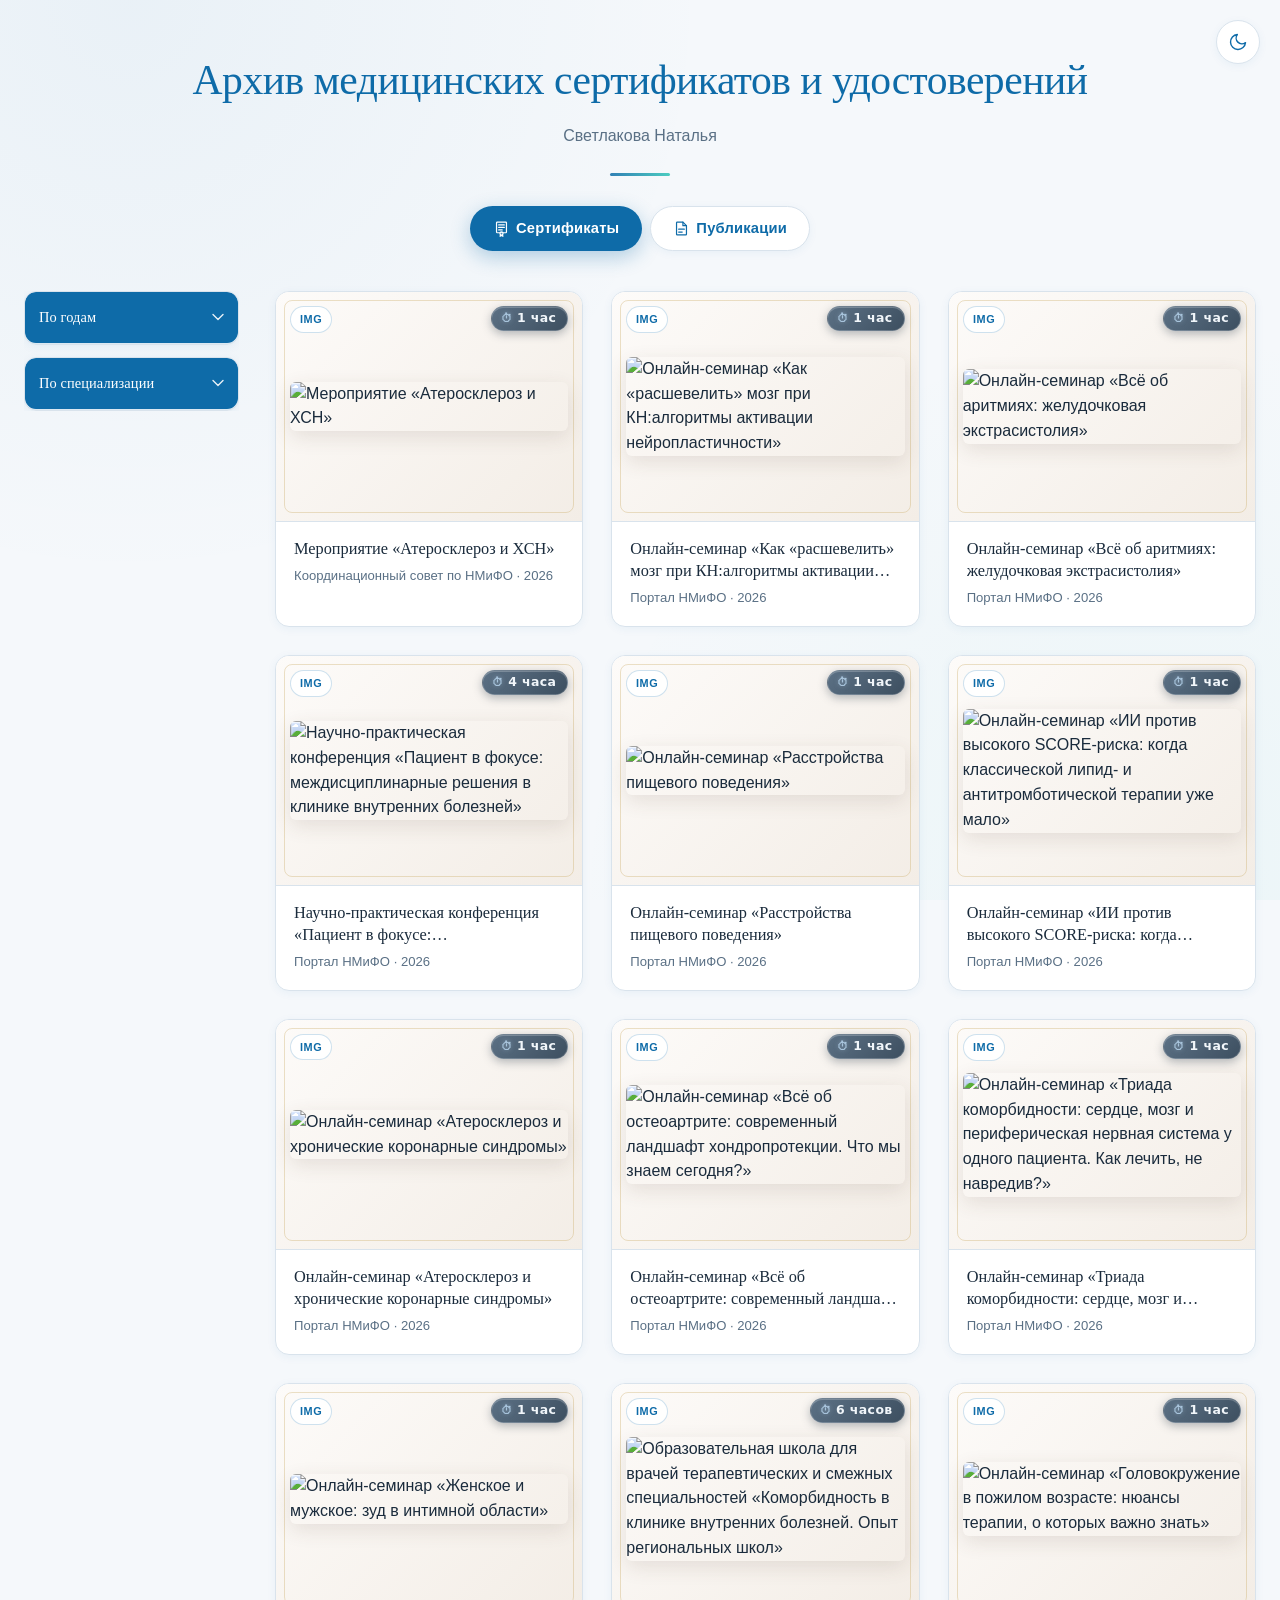
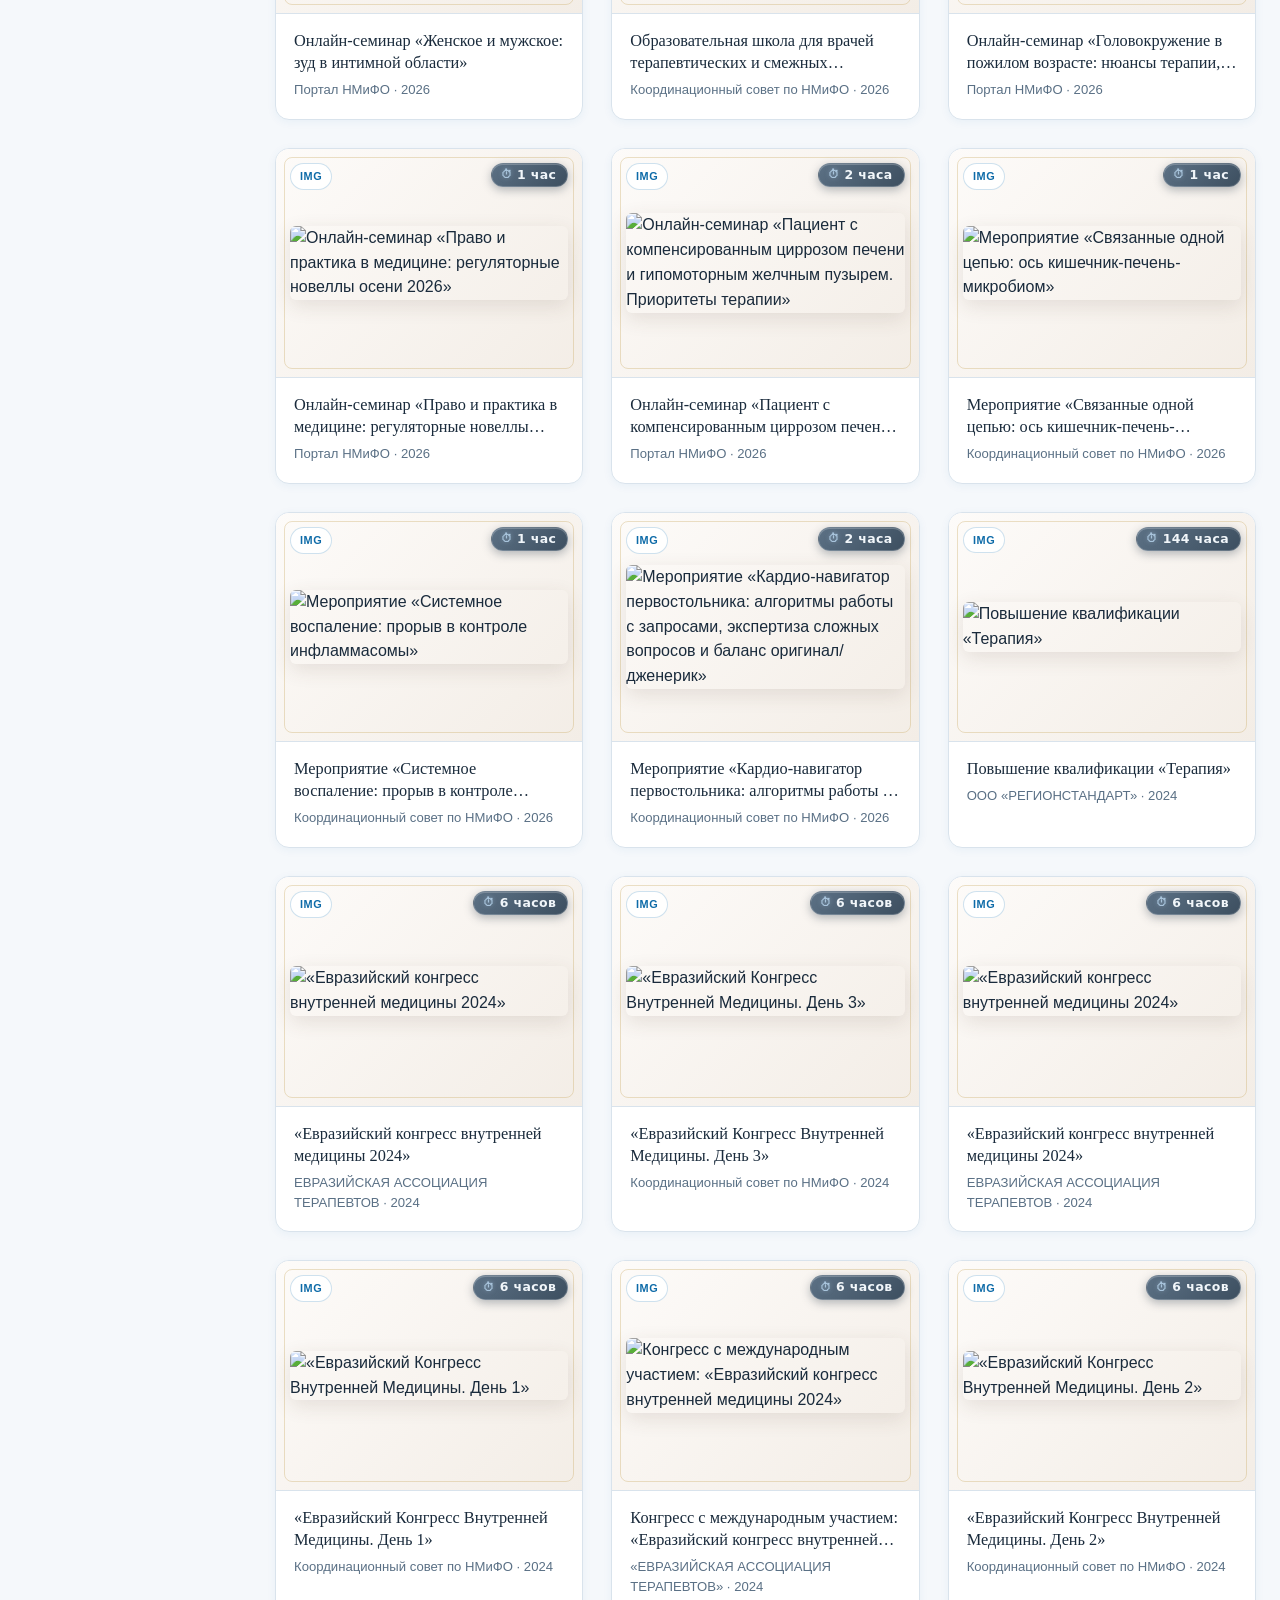
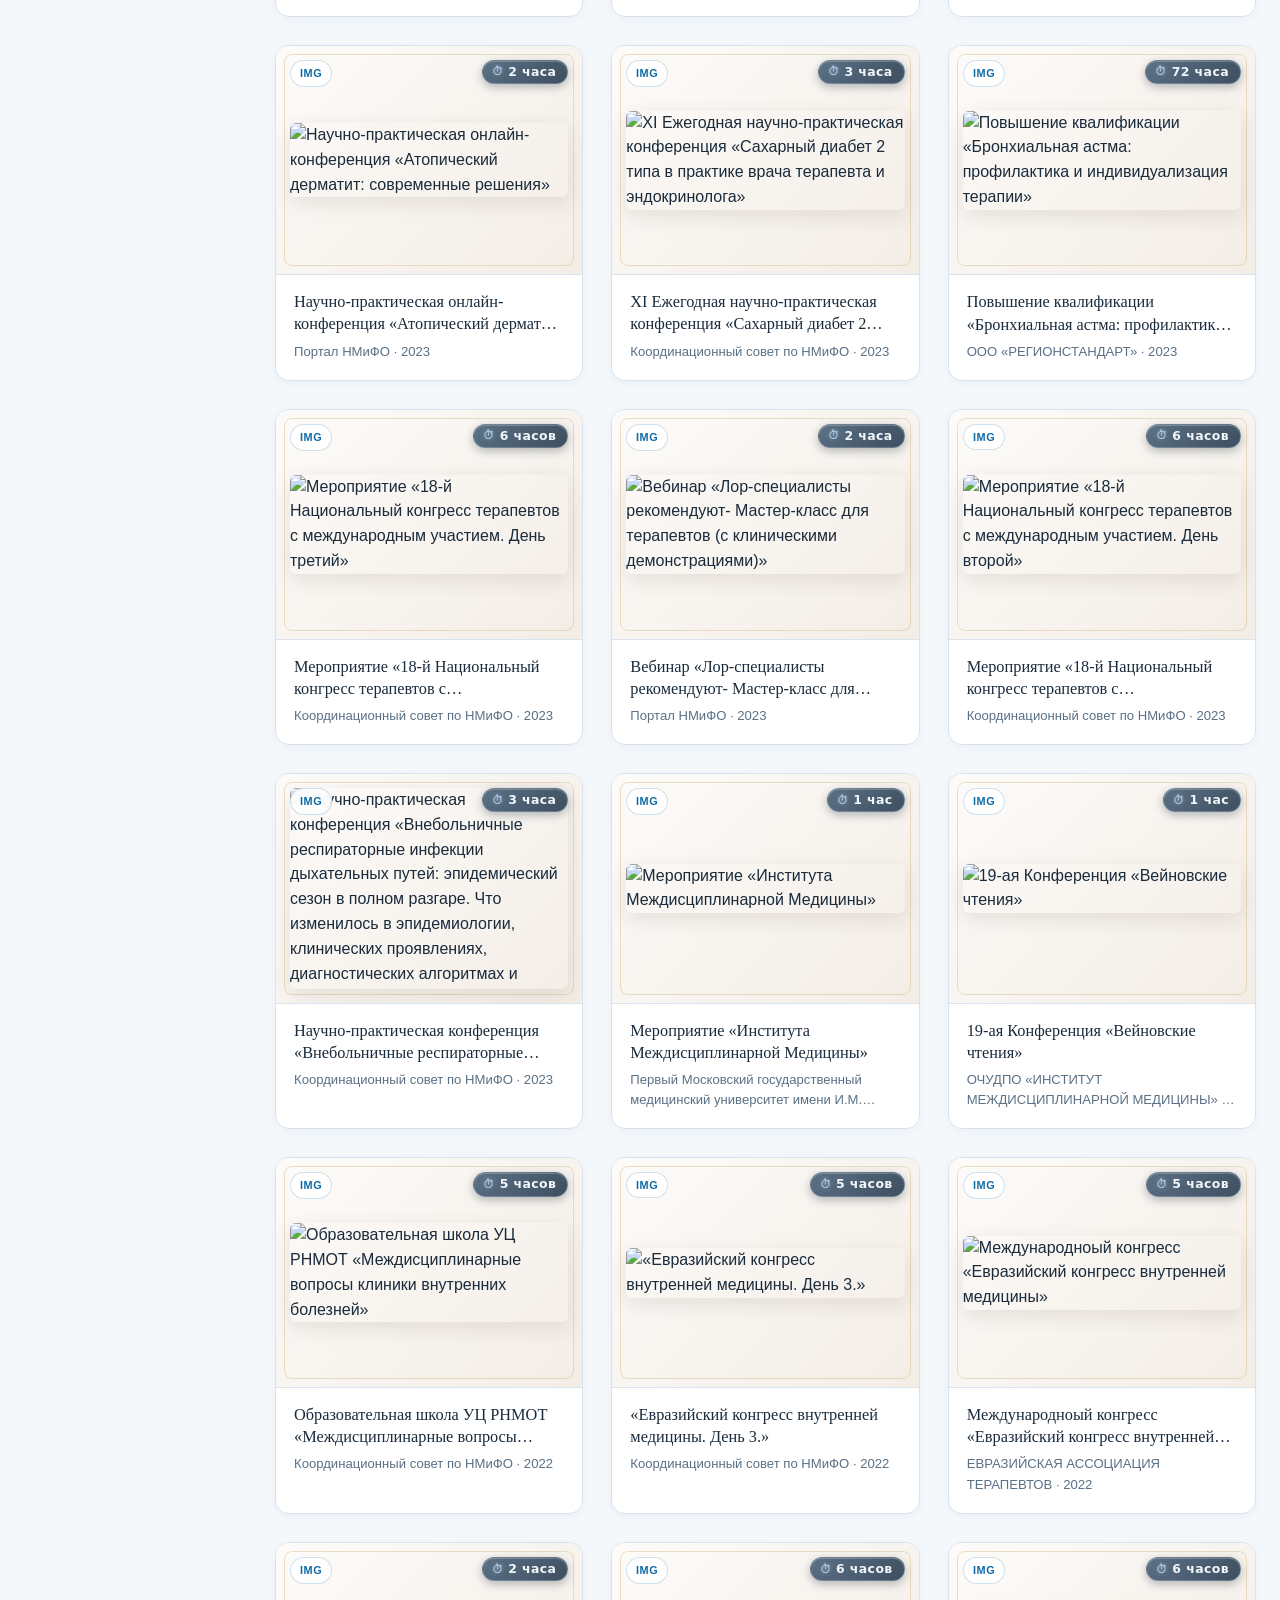
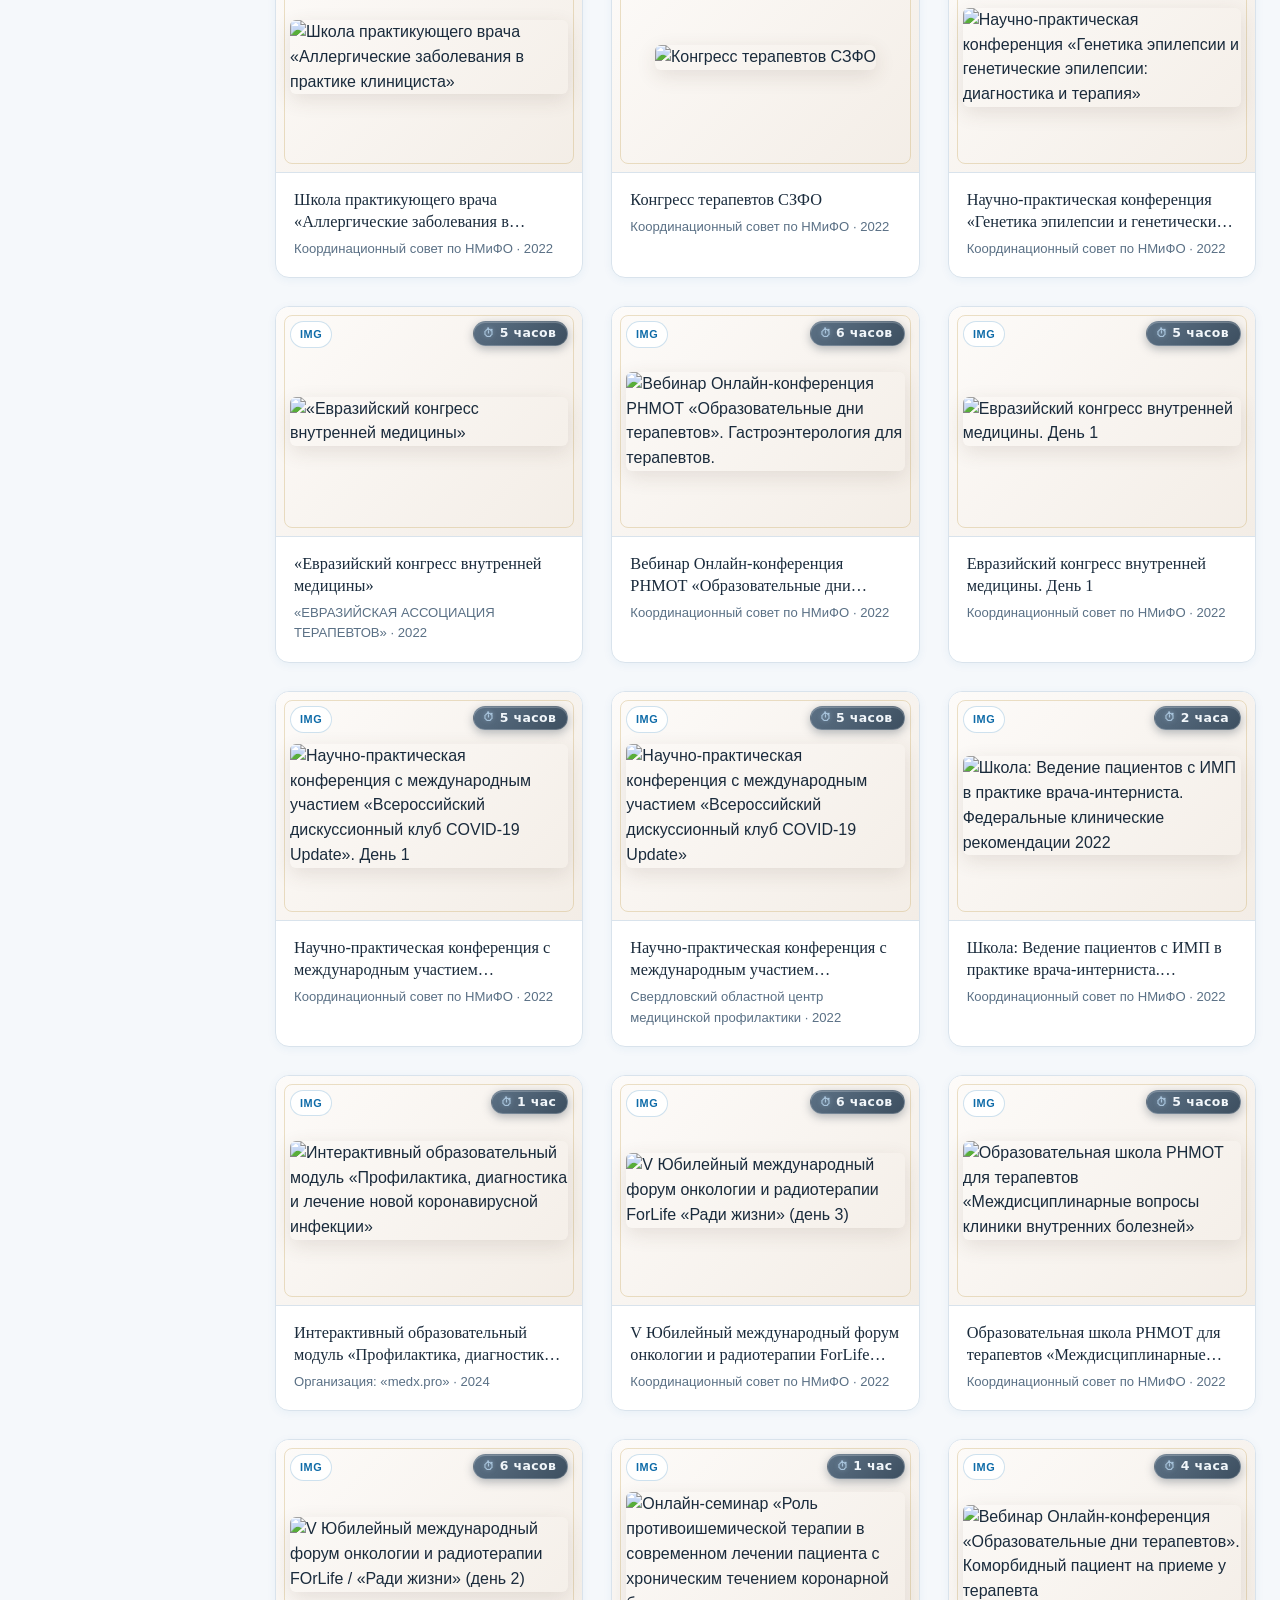
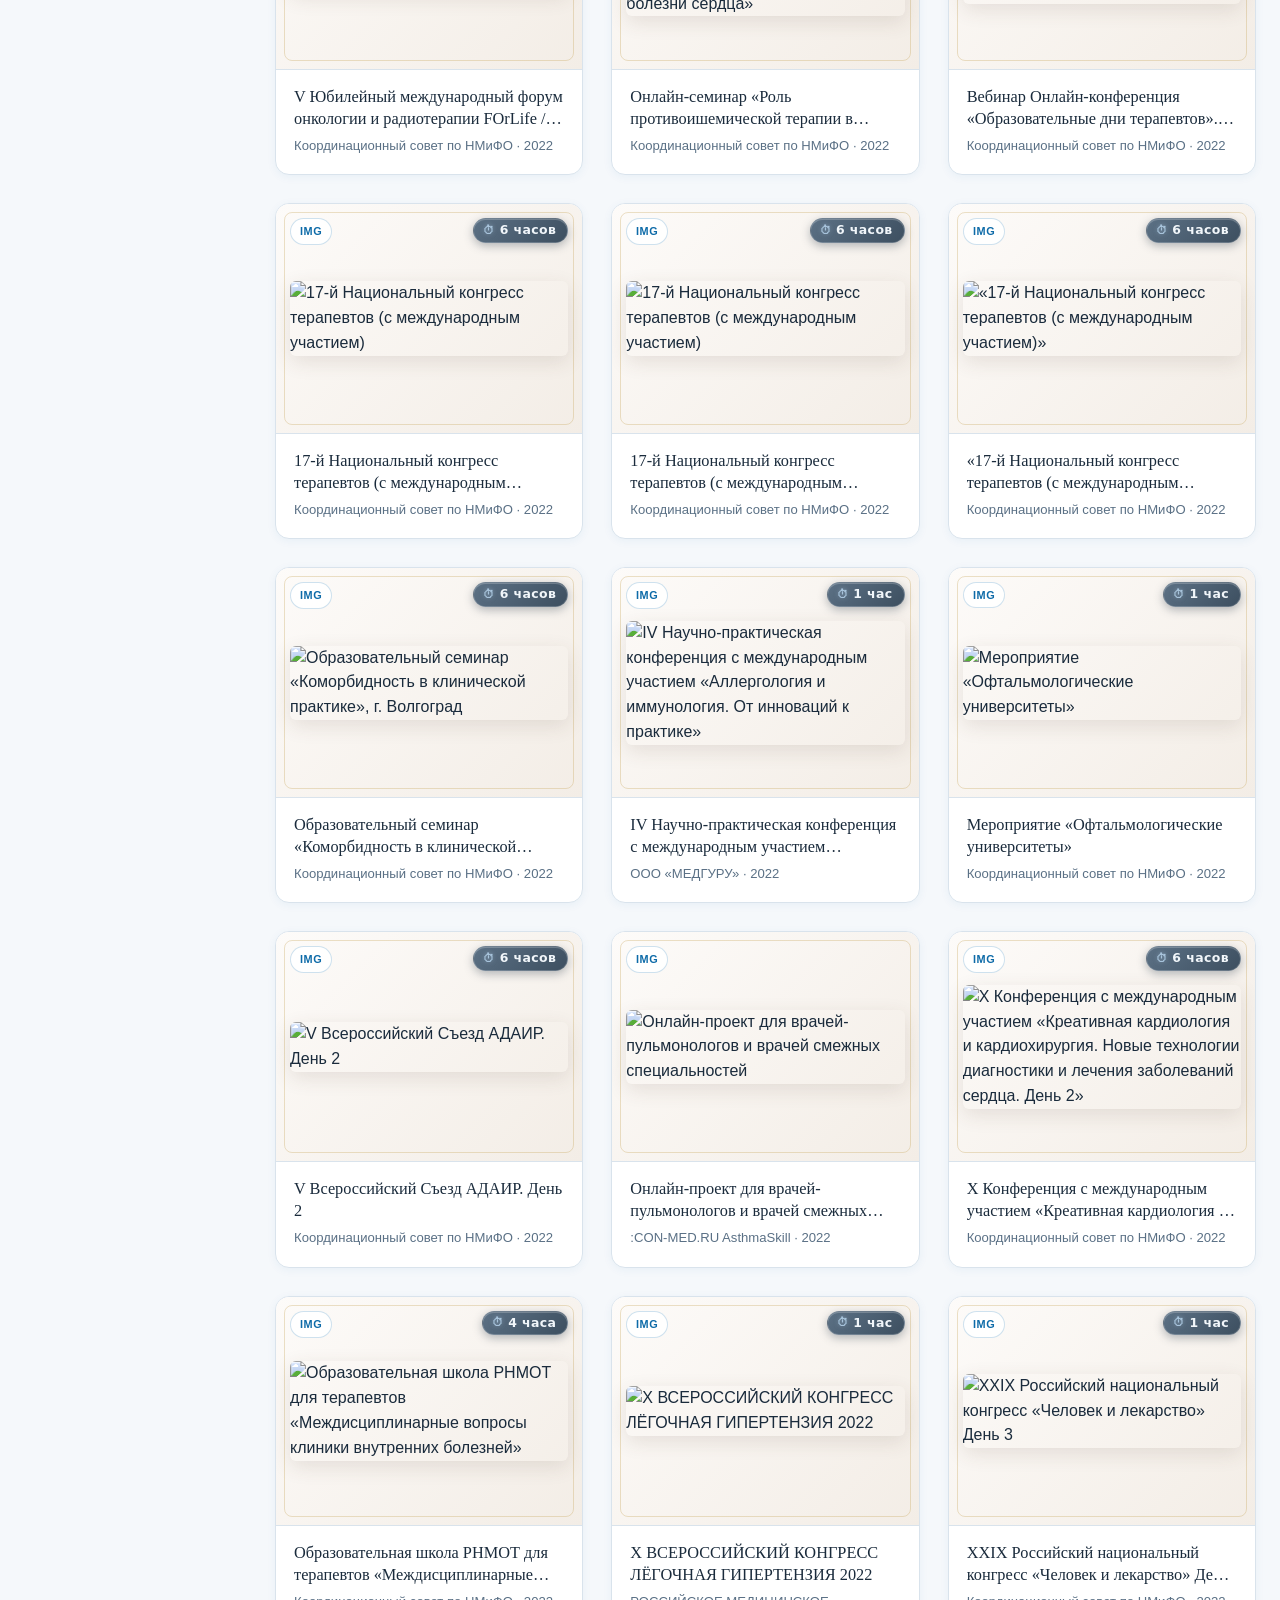
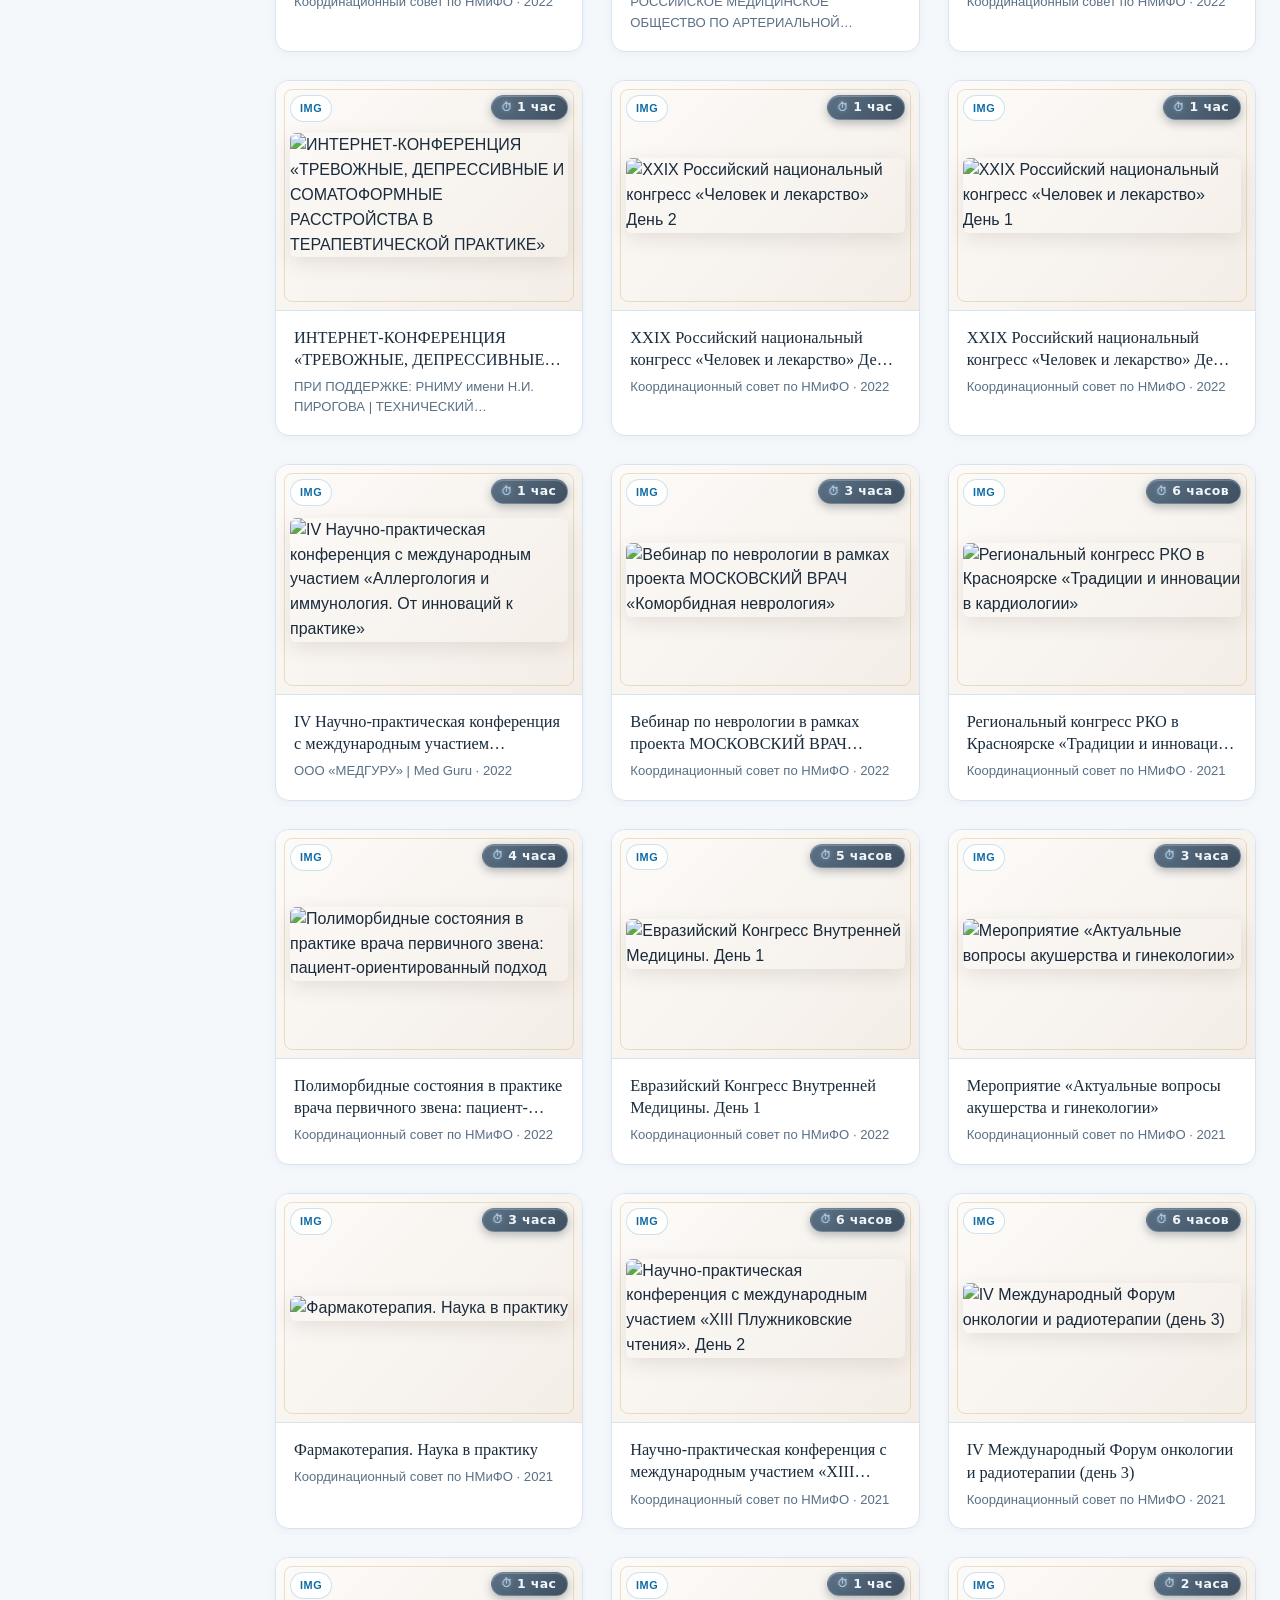
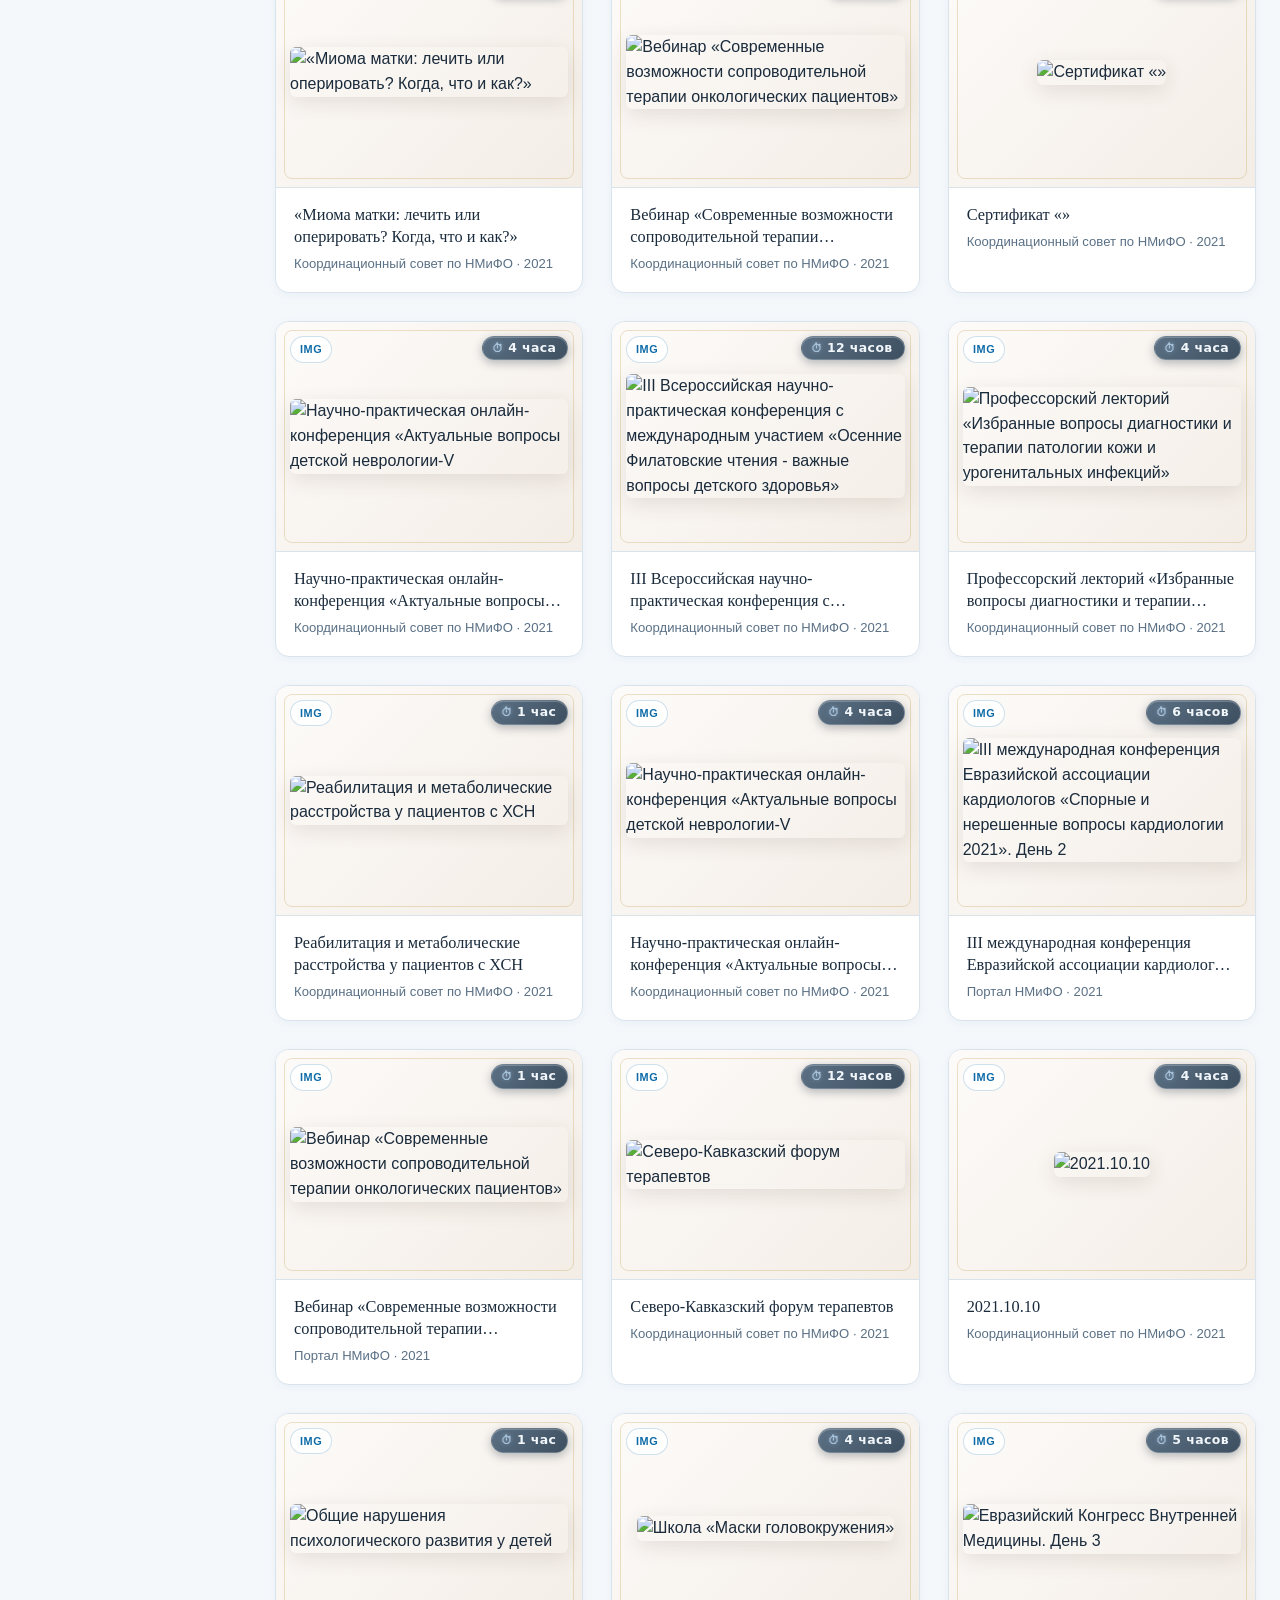
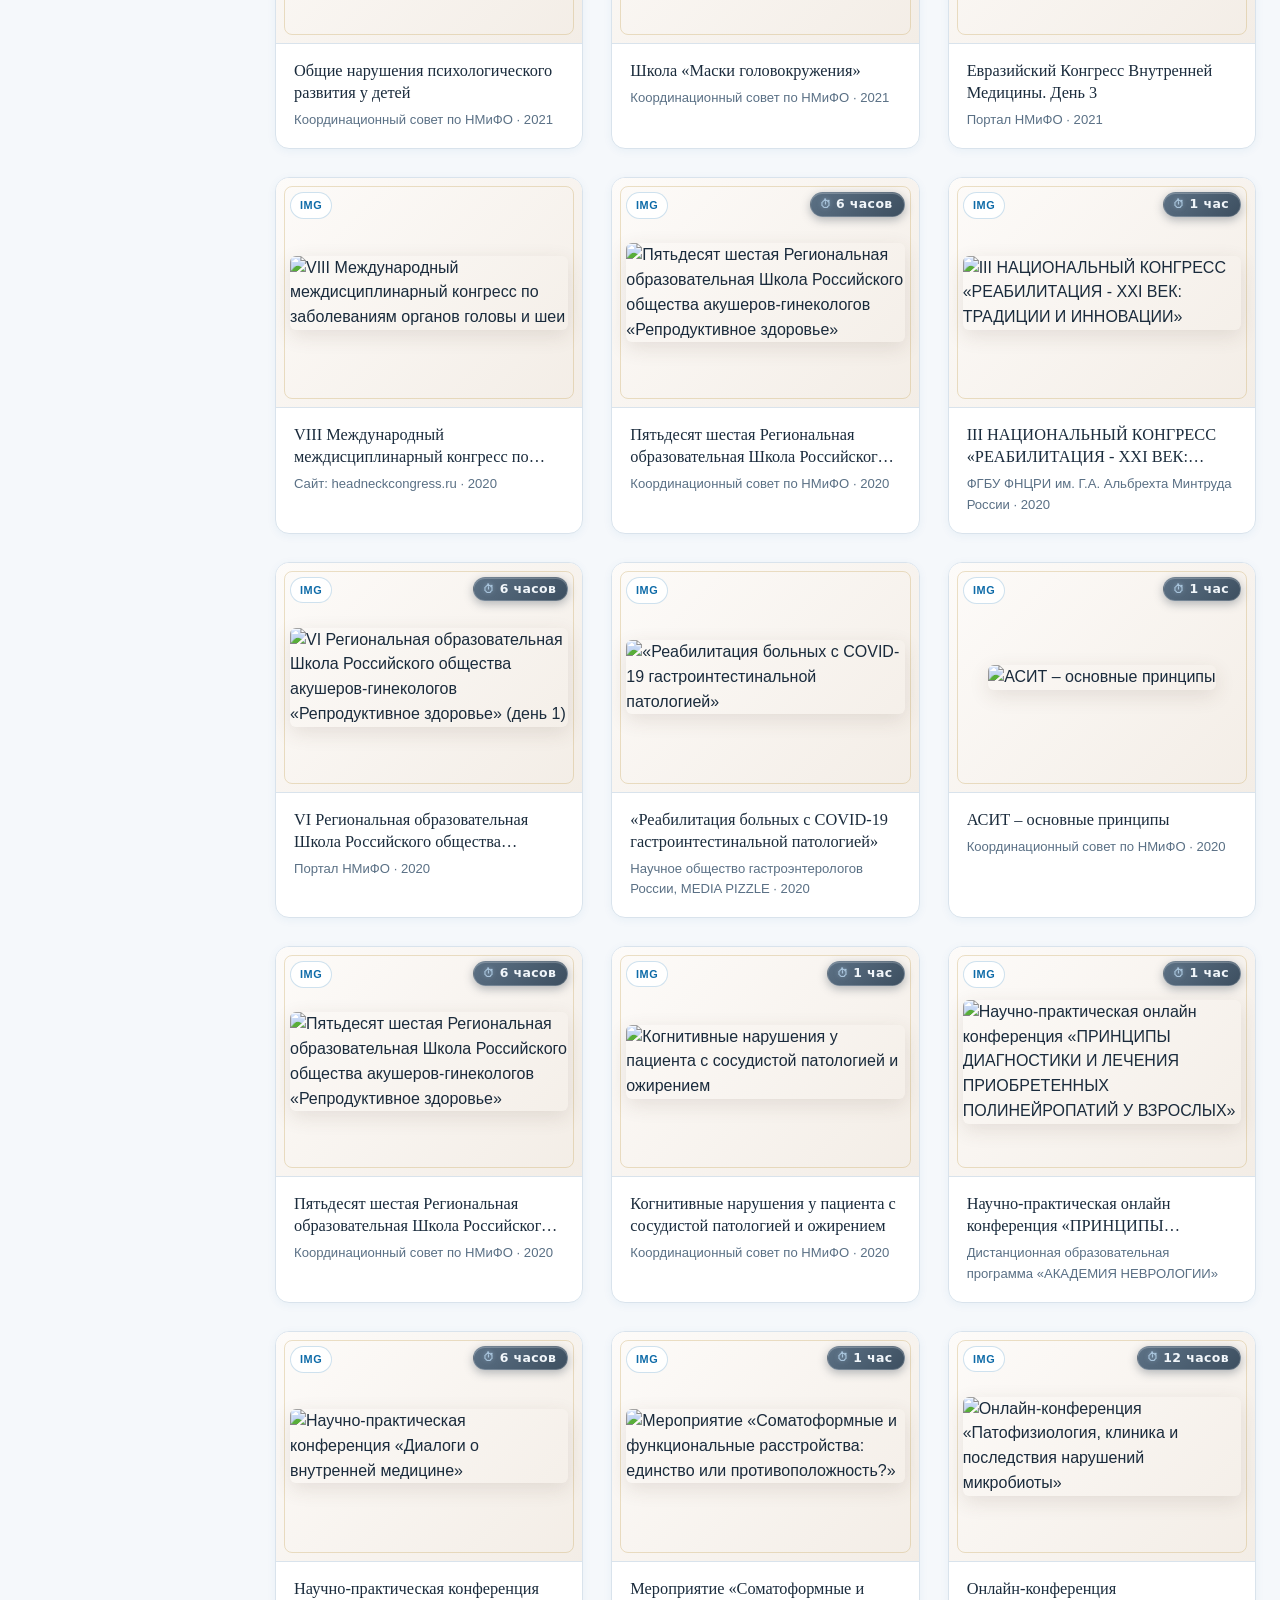
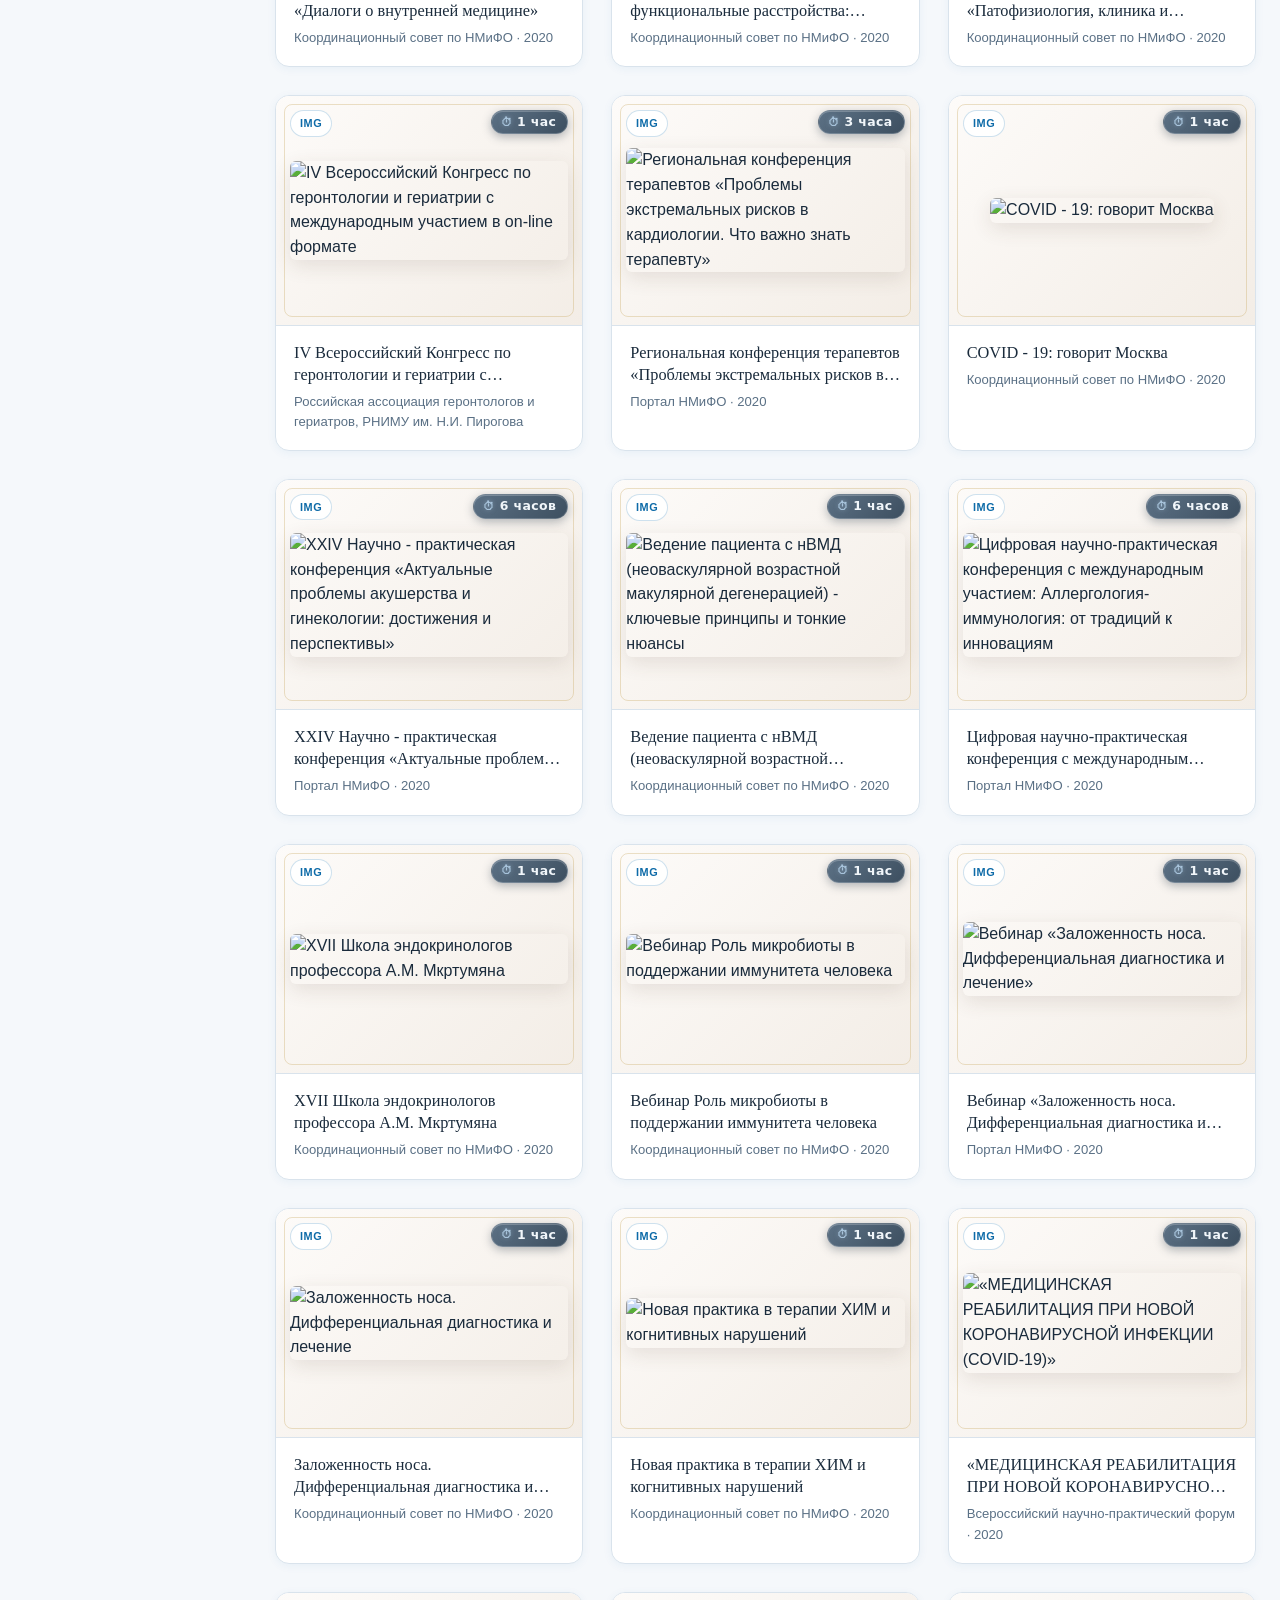
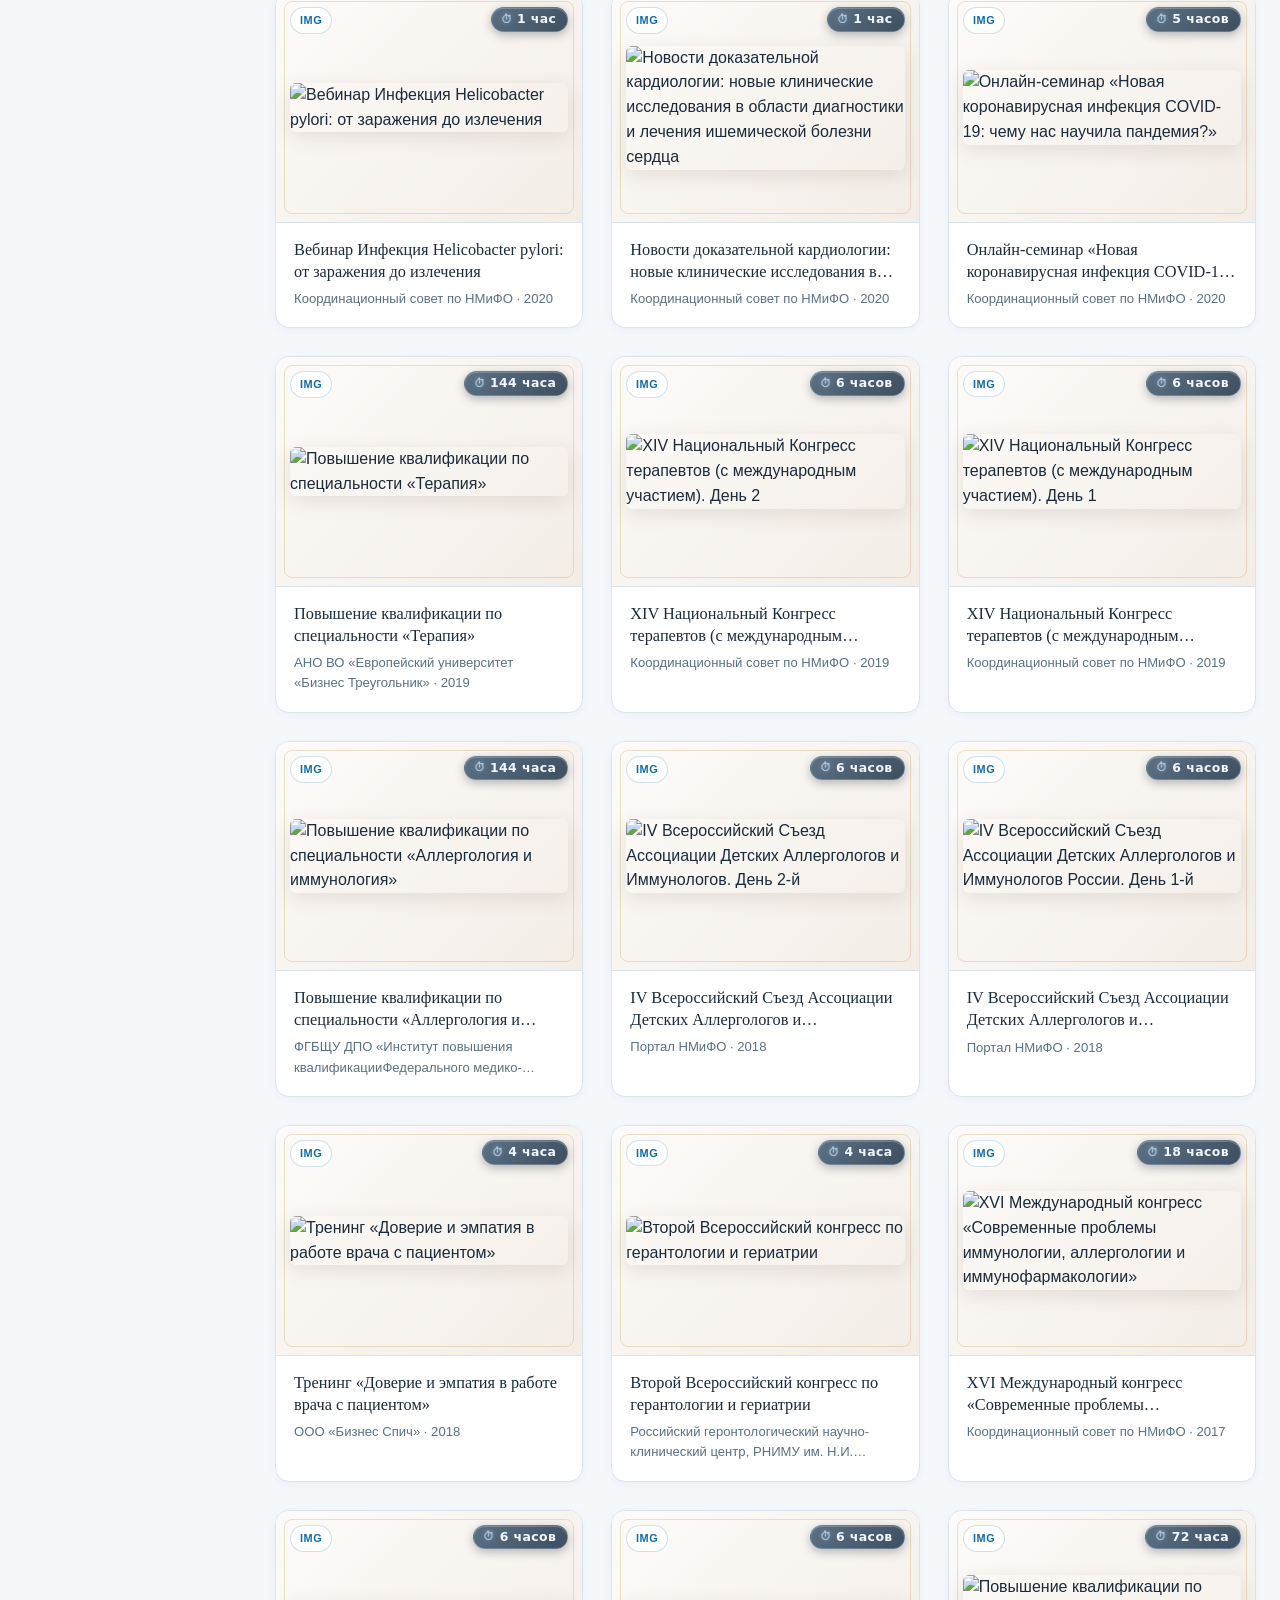
==== index.html @ 12b90fdc "deploy: NatalyaSvetlakova/medical-certificates@baa215bcf4f4b26fcd6d6488a330e36bb86d2193" ====
<!DOCTYPE html>
<html lang="ru">
<head>
  <meta charset="UTF-8">
  <meta name="viewport" content="width=device-width, initial-scale=1.0">
  <title>Архив медицинских сертификатов и удостоверений - Наталья Светлакова</title>
  <style>
    :root {
      /* ===== МЕДИЦИНСКАЯ ПАЛИТРА ===== */
      --bg: #f5f8fb;                    /* очень светлый голубовато-серый */
      --bg-card: #ffffff;
      --text: #1a2b3c;                  /* тёмно-синий вместо чёрного */
      --text-muted: #5a7085;            /* приглушённый серо-синий */
      --primary: #0e6ba8;               /* медицинский синий */
      --primary-dark: #0a4f7c;
      --primary-soft: #e3f0f8;
      --accent: #2ec4b6;                /* бирюзовый акцент */
      --gold: #c9a961;
      --paper: linear-gradient(135deg, #fdfbf9 0%, #f3ede6 100%);
      --border: #d9e3ec;
      --radius: 14px;
      --shadow-sm: 0 2px 10px rgba(14, 107, 168, 0.06);
      --shadow-lg: 0 18px 42px rgba(14, 107, 168, 0.16);
    }

    * { box-sizing: border-box; }

    body {
      font-family: -apple-system, BlinkMacSystemFont, 'Segoe UI', Roboto, Arial, sans-serif;
      background: var(--bg);
      color: var(--text);
      margin: 0;
      padding: 48px 24px 80px;
      line-height: 1.55;
      background-image:
        radial-gradient(circle at 10% 0%, rgba(14, 107, 168, 0.05) 0%, transparent 40%),
        radial-gradient(circle at 90% 100%, rgba(46, 196, 182, 0.05) 0%, transparent 40%);
      background-attachment: fixed;
    }

    .container { max-width: 1240px; margin: 0 auto; }

    header { text-align: center; margin-bottom: 30px; }

    h1 {
      font-family: Georgia, 'Times New Roman', serif;
      color: var(--primary);
      font-size: clamp(1.7rem, 4vw, 2.6rem);
      margin: 0 0 12px;
      font-weight: 500;
      letter-spacing: -0.5px;
    }

    .subtitle {
      color: var(--text-muted);
      font-size: 1rem;
      margin: 0 auto;
      max-width: 560px;
    }

    .divider {
      width: 60px;
      height: 3px;
      background: linear-gradient(90deg, var(--primary), var(--accent));
      margin: 24px auto 0;
      border-radius: 3px;
      opacity: 0.85;
    }

    .gallery {
      display: grid;
      grid-template-columns: repeat(auto-fill, minmax(260px, 1fr));
      gap: 28px;
    }

    .cert-card {
      position: relative;
      display: flex;
      flex-direction: column;
      background: var(--bg-card);
      border: 1px solid var(--border);
      border-radius: var(--radius);
      overflow: hidden;
      text-decoration: none;
      color: inherit;
      box-shadow: var(--shadow-sm);
      transition:
        transform 0.4s cubic-bezier(0.22, 1, 0.36, 1),
        box-shadow 0.4s cubic-bezier(0.22, 1, 0.36, 1),
        border-color 0.3s ease;
    }

    .cert-card:hover {
      transform: translateY(-8px);
      box-shadow: var(--shadow-lg);
      border-color: rgba(14, 107, 168, 0.3);
    }

    /* Превью — 4/3, как в медицинском стиле */
    .cert-thumb {
      position: relative;
      aspect-ratio: 4 / 3;
      background: var(--paper);
      display: flex;
      align-items: center;
      justify-content: center;
      padding: 14px;
      overflow: hidden;
      border-bottom: 1px solid var(--border);
    }

    /* Внутренняя золотая рамка-паспарту */
    .cert-thumb::before {
      content: '';
      position: absolute;
      inset: 8px;
      border: 1px solid rgba(201, 169, 97, 0.35);
      border-radius: 8px;
      pointer-events: none;
      transition: border-color 0.4s ease, inset 0.4s ease;
    }

    .cert-card:hover .cert-thumb::before {
      border-color: rgba(201, 169, 97, 0.9);
      inset: 6px;
    }

    .cert-thumb img,
    .cert-thumb iframe {
      max-width: 100%;
      max-height: 100%;
      width: auto;
      height: auto;
      object-fit: contain;
      border: none;
      border-radius: 6px;
      box-shadow: 0 6px 20px rgba(80, 60, 40, 0.12);
      transition: transform 0.5s cubic-bezier(0.22, 1, 0.36, 1),
                  box-shadow 0.4s ease;
      z-index: 1;
    }

    .cert-card:hover .cert-thumb img,
    .cert-card:hover .cert-thumb iframe {
      transform: scale(1.04);
      box-shadow: 0 12px 30px rgba(80, 60, 40, 0.22);
    }

    .cert-info {
      padding: 16px 18px 18px;
      flex-grow: 1;
      display: flex;
      flex-direction: column;
      gap: 6px;
    }

    .cert-title {
      font-family: Georgia, serif;
      font-weight: 500;
      font-size: 1.02rem;
      margin: 0;
      line-height: 1.35;
      color: var(--text);
      display: -webkit-box;
      -webkit-line-clamp: 2;
      -webkit-box-orient: vertical;
      overflow: hidden;
    }

    .cert-meta {
      font-size: 0.82rem;
      color: var(--text-muted);
      margin: 0;
      display: -webkit-box;
      -webkit-line-clamp: 2;
      -webkit-box-orient: vertical;
      overflow: hidden;
    }

    /* Плашка типа файла */
    .cert-type {
      position: absolute;
      top: 14px;
      left: 14px;
      z-index: 2;
      background: rgba(255, 255, 255, 0.9);
      backdrop-filter: blur(8px);
      -webkit-backdrop-filter: blur(8px);
      color: var(--primary);
      font-size: 0.68rem;
      font-weight: 700;
      letter-spacing: 0.6px;
      padding: 4px 9px;
      border-radius: 100px;
      border: 1px solid rgba(14, 107, 168, 0.2);
      text-transform: uppercase;
    }

    /* Круглая стрелка «открыть» */
    .cert-open {
      position: absolute;
      right: 14px;
      bottom: 14px;
      z-index: 2;
      width: 36px;
      height: 36px;
      border-radius: 50%;
      background: var(--primary);
      color: #fff;
      display: flex;
      align-items: center;
      justify-content: center;
      font-size: 16px;
      opacity: 0;
      transform: translateY(8px);
      transition: opacity 0.35s ease, transform 0.35s ease;
      box-shadow: 0 6px 16px rgba(14, 107, 168, 0.4);
    }

    .cert-card:hover .cert-open {
      opacity: 1;
      transform: translateY(0);
    }

    .loading,
    .error {
      text-align: center;
      padding: 80px 20px;
      color: var(--text-muted);
      grid-column: 1 / -1;
      font-size: 1rem;
    }

    .loading::before {
      content: '';
      display: block;
      width: 40px;
      height: 40px;
      margin: 0 auto 20px;
      border: 3px solid var(--primary-soft);
      border-top-color: var(--primary);
      border-radius: 50%;
      animation: spin 0.9s linear infinite;
    }

    @keyframes spin { to { transform: rotate(360deg); } }

    .error { color: var(--primary); }

    /* ===== Метка «часов обучения» — медицинский стиль ===== */
    .cert-hours {
      position: absolute;
      top: 14px;
      right: 14px;
      z-index: 3;
      display: inline-flex;
      align-items: center;
      gap: 5px;
      padding: 5px 11px 5px 9px;
      border-radius: 100px;

      /* Мягкий градиент: от серо-синего к глубокому графиту */
      background: linear-gradient(135deg, #5c7185 0%, #3d4f60 100%);
      color: #f1f6fa;

      border: 1px solid rgba(255, 255, 255, 0.18);
      box-shadow:
        0 3px 10px rgba(45, 60, 75, 0.35),
        inset 0 1px 0 rgba(255, 255, 255, 0.22);

      font-family: 'Segoe UI', system-ui, sans-serif;
      font-size: 0.78rem;
      font-weight: 600;
      font-variant-numeric: tabular-nums;
      letter-spacing: 0.3px;
      line-height: 1;

      pointer-events: none;
      transition:
        transform 0.35s cubic-bezier(0.22, 1, 0.36, 1),
        box-shadow 0.35s ease;
    }

    .cert-hours__icon {
      font-size: 0.9em;
      line-height: 1;
      color: #a8c4dc;
      filter: drop-shadow(0 0 2px rgba(168, 196, 220, 0.5));
    }

    .cert-hours__value {
      letter-spacing: 0.4px;
      color: #f1f6fa;
    }

    .cert-card:hover .cert-hours {
      transform: translateY(-2px) scale(1.04);
      box-shadow:
        0 6px 16px rgba(45, 60, 75, 0.5),
        0 0 14px rgba(168, 196, 220, 0.35),
        inset 0 1px 0 rgba(255, 255, 255, 0.28);
    }

    /* ===== Тёмная тема ===== */
    @media (prefers-color-scheme: dark) {
      :root {
        --bg: #0f1a24;
        --bg-card: #16232f;
        --text: #e6eef5;
        --text-muted: #8fa4b8;
        --border: #23333f;
        --primary: #4da6d9;
        --primary-dark: #2b7bb0;
        --primary-soft: rgba(77, 166, 217, 0.15);
        --accent: #45d6c7;
        --paper: linear-gradient(135deg, #1a2733 0%, #111c26 100%);
        --gold: #d4b274;
      }
      body {
        background-image:
          radial-gradient(circle at 10% 0%, rgba(77, 166, 217, 0.08) 0%, transparent 40%),
          radial-gradient(circle at 90% 100%, rgba(69, 214, 199, 0.06) 0%, transparent 40%);
      }
      .cert-type {
        background: rgba(22, 35, 47, 0.9);
        color: var(--primary);
        border-color: rgba(77, 166, 217, 0.3);
      }
      .cert-hours {
        background: linear-gradient(135deg, #6a8296 0%, #4a5c6d 100%);
        color: #ffffff;
        border-color: rgba(255, 255, 255, 0.22);
        box-shadow:
          0 3px 10px rgba(0, 0, 0, 0.5),
          inset 0 1px 0 rgba(255, 255, 255, 0.25);
      }
      .cert-hours__icon {
        color: #c6dbea;
        filter: drop-shadow(0 0 3px rgba(198, 219, 234, 0.6));
      }
      .cert-card:hover .cert-hours {
        box-shadow:
          0 6px 16px rgba(0, 0, 0, 0.6),
          0 0 18px rgba(198, 219, 234, 0.45),
          inset 0 1px 0 rgba(255, 255, 255, 0.3);
      }
    }

    @media (max-width: 600px) {
      body { padding: 28px 16px 60px; }
      header { margin-bottom: 36px; }
      .gallery {
        gap: 18px;
        grid-template-columns: repeat(auto-fill, minmax(220px, 1fr));
      }
      .cert-info { padding: 14px 14px 16px; }
      .cert-title { font-size: 0.95rem; }
    }
    /* Кнопка переключения темы */
    .theme-toggle {
      position: fixed;
      top: 20px;
      right: 20px;
      z-index: 100;
      width: 44px;
      height: 44px;
      border-radius: 50%;
      border: 1px solid var(--border);
      background: var(--bg-card);
      color: var(--primary);      
      cursor: pointer;
      box-shadow: var(--shadow-sm);
      transition: transform 0.3s ease, box-shadow 0.3s ease;
      display: flex;
      align-items: center;
      justify-content: center;
    }
    .theme-toggle:hover {
      transform: scale(1.1);
      box-shadow: var(--shadow-lg);
    }

    /* Ручная тёмная тема */
    html[data-theme="dark"] {
      --bg: #0f1a24;
      --bg-card: #16232f;
      --text: #e6eef5;
      --text-muted: #8fa4b8;
      --border: #23333f;
      --primary: #4da6d9;
      --primary-dark: #2b7bb0;
      --primary-soft: rgba(77, 166, 217, 0.15);
      --accent: #45d6c7;
      --paper: linear-gradient(135deg, #1a2733 0%, #111c26 100%);
      --gold: #d4b274;
      --shadow-sm: 0 2px 10px rgba(0, 0, 0, 0.4);
      --shadow-lg: 0 18px 42px rgba(0, 0, 0, 0.6);
    }
    html[data-theme="dark"] body {
      background-image:
        radial-gradient(circle at 10% 0%, rgba(77, 166, 217, 0.08) 0%, transparent 40%),
        radial-gradient(circle at 90% 100%, rgba(69, 214, 199, 0.06) 0%, transparent 40%);
    }
    html[data-theme="dark"] .cert-type {
      background: rgba(22, 35, 47, 0.9);
      color: var(--primary);
      border-color: rgba(77, 166, 217, 0.3);
    }
    html[data-theme="dark"] .cert-hours {
      background: linear-gradient(135deg, #6a8296 0%, #4a5c6d 100%);
      color: #ffffff;
      border-color: rgba(255, 255, 255, 0.22);
      box-shadow:
        0 3px 10px rgba(0, 0, 0, 0.5),
        inset 0 1px 0 rgba(255, 255, 255, 0.25);
    }
    html[data-theme="dark"] .cert-hours__icon {
      color: #c6dbea;
      filter: drop-shadow(0 0 3px rgba(198, 219, 234, 0.6));
    }
    html[data-theme="dark"] .cert-card:hover .cert-hours {
      box-shadow:
        0 6px 16px rgba(0, 0, 0, 0.6),
        0 0 18px rgba(198, 219, 234, 0.45),
        inset 0 1px 0 rgba(255, 255, 255, 0.3);
    }

    /* ===== Навигация ===== */
    .nav {
      display: flex;
      justify-content: center;
      gap: 8px;
      margin-bottom: 40px;
      flex-wrap: wrap;
    }
    .nav a {
      display: inline-flex;
      align-items: center;
      gap: 6px;
      padding: 10px 22px;
      border-radius: 100px;
      text-decoration: none;
      font-size: 0.92rem;
      font-weight: 600;
      letter-spacing: 0.2px;
      transition: all 0.3s cubic-bezier(0.22, 1, 0.36, 1);
      border: 1.5px solid transparent;
    }
    .nav a.active {
      background: var(--primary);
      color: #fff;
      box-shadow: 0 6px 20px rgba(14, 107, 168, 0.3);
    }
    .nav a:not(.active) {
      background: var(--bg-card);
      color: var(--primary);
      border-color: var(--border);
      box-shadow: var(--shadow-sm);
    }
    .nav a:not(.active):hover {
      border-color: var(--primary);
      transform: translateY(-2px);
      box-shadow: var(--shadow-lg);
    }
    .nav .nav-svg {
      width: 17px;
      height: 17px;
      flex-shrink: 0;
      transition: transform 0.3s cubic-bezier(0.22, 1, 0.36, 1);
    }
    .nav a:hover .nav-svg {
      transform: translateY(-1px) scale(1.08);
    }

    /* Иконка в кнопке темы */
    .theme-toggle .theme-svg {
      width: 20px;
      height: 20px;
      transition: transform 0.4s cubic-bezier(0.22, 1, 0.36, 1), opacity 0.25s ease;
    }
    .theme-toggle:hover .theme-svg {
      transform: rotate(-15deg) scale(1.08);
    }

    /* ===== Кнопка переключения темы ===== */
    .theme-toggle {
      position: fixed;
      top: 20px;
      right: 20px;
      z-index: 100;
      width: 44px;
      height: 44px;
      border-radius: 50%;
      border: 1px solid var(--border);
      background: var(--bg-card);
      color: var(--primary);
      cursor: pointer;
      box-shadow: var(--shadow-sm);
      transition: transform 0.3s ease, box-shadow 0.3s ease;
      display: flex;
      align-items: center;
      justify-content: center;
    }
    .theme-toggle:hover {
      transform: scale(1.1);
      box-shadow: var(--shadow-lg);
    }

    /* Иконки навигации */
    .nav .nav-svg {
      width: 17px;
      height: 17px;
      flex-shrink: 0;
      transition: transform 0.3s cubic-bezier(0.22, 1, 0.36, 1);
    }
    .nav a:hover .nav-svg {
      transform: translateY(-1px) scale(1.08);
    }

    .theme-toggle .theme-svg {
      width: 20px;
      height: 20px;
      transition: transform 0.4s cubic-bezier(0.22, 1, 0.36, 1), opacity 0.25s ease;
    }
    .theme-toggle:hover .theme-svg {
      transform: rotate(-15deg) scale(1.08);
    }
    .theme-toggle .theme-svg--sun { display: none; }
    .theme-toggle .theme-svg--moon { display: block; }
    html[data-theme="dark"] .theme-toggle .theme-svg--sun { display: block; }
    html[data-theme="dark"] .theme-toggle .theme-svg--moon { display: none; }

    /* ===== Кнопка «Наверх» ===== */
    .scroll-top {
      position: fixed;
      bottom: 28px;
      right: 28px;
      z-index: 90;
      width: 48px;
      height: 48px;
      border-radius: 50%;
      border: 1px solid var(--border);
      background: var(--bg-card);
      color: var(--primary);
      cursor: pointer;
      padding: 0;
      display: grid;
      place-items: center;
      box-shadow: var(--shadow-sm);
      opacity: 0;
      visibility: hidden;
      transform: translateY(12px);
      transition:
        opacity 0.3s ease,
        visibility 0.3s ease,
        transform 0.3s cubic-bezier(0.22, 1, 0.36, 1),
        box-shadow 0.3s ease,
        background-color 0.3s ease,
        border-color 0.3s ease,
        color 0.3s ease;
    }
    .scroll-top svg {
      width: 20px;
      height: 20px;
      transition: transform 0.3s cubic-bezier(0.22, 1, 0.36, 1);
    }
    .scroll-top.is-visible {
      opacity: 1;
      visibility: visible;
      transform: translateY(0);
    }
    .scroll-top:hover {
      background: var(--primary);
      color: #fff;
      border-color: var(--primary);
      box-shadow: var(--shadow-lg);
      transform: translateY(-3px);
    }
    .scroll-top:hover svg {
      transform: translateY(-2px);
    }
    .scroll-top:active {
      transform: translateY(-1px) scale(0.96);
    }

    /* ===== Футер ===== */
    .site-footer {
      margin-top: 80px;
      padding: 40px 24px 24px;
      border-top: 1px solid var(--border);
      font-family: -apple-system, BlinkMacSystemFont, 'Segoe UI', Roboto, sans-serif;
      color: var(--text-muted);
      font-size: 0.85rem;
      line-height: 1.6;
    }
    .footer-inner {
      max-width: 850px;
      margin: 0 auto;
      text-align: center;
    }
    .footer-copy {
      font-size: 0.9rem;
      color: var(--text);
      font-weight: 500;
      margin-bottom: 8px;
    }
    .footer-sep {
      margin: 0 8px;
      opacity: 0.5;
    }
    .footer-links {
      margin-bottom: 16px;
      font-size: 0.88rem;
    }
    .footer-links a {
      color: var(--primary);
      text-decoration: none;
      transition: color 0.2s ease;
    }
    .footer-links a:hover {
      color: var(--primary-dark);
      text-decoration: underline;
    }
    .footer-note {
      font-size: 0.78rem;
      color: var(--text-muted);
      max-width: 600px;
      margin: 0 auto;
      line-height: 1.55;
      opacity: 0.85;
    }

        /* ===== Раскладка с сайдбаром ===== */
     .page-layout {
      display: grid;
      grid-template-columns: 215px minmax(0, 1fr);
      gap: 36px;
      align-items: start;
    }
    .main-content { min-width: 0; }

    /* ===== Сайдбар ===== */
    .sidebar {
      position: sticky;
      top: 16px;
      display: flex;
      flex-direction: column;
      gap: 12px;
      align-self: start;          /* не растягивается под высоту галереи */
      max-height: calc(100vh - 32px); /* Ограничиваем высоту экраном */
      overflow-y: auto; /* Разрешаем скролл самого сайдбара */
    }

    /* ===== Аккордеон ===== */
    .accordion {
      background: var(--bg-card);
      border: 1px solid var(--border);
      border-radius: 12px;
      box-shadow: var(--shadow-sm);
      overflow: hidden;
      display: flex;
      flex-direction: column;
      transition: border-color 0.3s ease, box-shadow 0.3s ease;
    }
    .accordion:hover {
      border-color: rgba(14, 107, 168, 0.25);
    }
    .accordion.is-open {
      box-shadow: var(--shadow-lg);
      border-color: rgba(14, 107, 168, 0.3);
    }

    /* Кнопка-заголовок — всегда сверху, не участвует в скролле */
    .accordion__trigger {
      position: relative;
      z-index: 2;
      flex-shrink: 0;
      display: flex;
      align-items: center;
      gap: 12px;
      width: 100%;
      padding: 16px 14px;
      background: var(--primary);          /* ← синий фон кнопки */
      border: none;
      border-radius: 11px;                 /* совпадает с радиусом аккордеона */
      cursor: pointer;
      text-align: left;
      color: #ffffff;                      /* белый текст */
      font-family: inherit;
      transition: background-color 0.25s ease, box-shadow 0.3s ease;
      box-shadow: 0 4px 14px rgba(14, 107, 168, 0.22);
    }
    .accordion__trigger:hover {
      background: var(--primary-dark);     /* темнее при наведении */
      box-shadow: 0 8px 22px rgba(14, 107, 168, 0.35);
    }
    .accordion__trigger:focus-visible {
      outline: 2px solid rgba(255, 255, 255, 0.7);
      outline-offset: -2px;
    }
    .accordion.is-open .accordion__trigger {
      border-bottom-left-radius: 0;
      border-bottom-right-radius: 0;
      box-shadow: 0 6px 14px -6px rgba(14, 107, 168, 0.3);
    }

    .accordion__label {
      flex: 1;
      font-family: Georgia, 'Times New Roman', serif;
      font-size: 0.9rem;
      font-weight: 400;
      color: #ffffff;                        /* белый текст на синем */
      letter-spacing: 0.1px;
      line-height: 1.3;
    }

    .accordion__sum {
      font-family: Georgia, 'Times New Roman', serif;
      font-size: 0.86rem;
      font-weight: 400;
      color: rgba(255, 255, 255, 0.88);      /* чуть приглушённый белый */
      font-variant-numeric: tabular-nums;
      letter-spacing: -0.2px;
      white-space: nowrap;
    }
    .accordion__unit {
      font-size: 0.78em;
      font-style: italic;
      color: rgba(255, 255, 255, 0.65);
      margin-left: 2px;
    }

    .accordion__chevron {
      width: 12px;
      height: 8px;
      color: #ffffff;                        /* белая стрелка */
      flex-shrink: 0;
      opacity: 0.9;
      transition: transform 0.4s cubic-bezier(0.22, 1, 0.36, 1), opacity 0.25s ease;
    }
    .accordion.is-open .accordion__chevron {
      transform: rotate(180deg);
      color: #ffffff;
      opacity: 1;
    }

    /* Панель — только обёртка, без grid-анимации */
    .accordion__panel {
      min-height: 0;
    }

    /* ===== Список фильтров с внутренним скроллом ===== */
    .accordion__list {
      /* В закрытом виде высота = 0 */
      max-height: 0;
      overflow: hidden;
      display: flex;
      flex-direction: column;
      padding: 0 14px;
      border-top: 1px solid transparent;
      transition:
        max-height 0.45s cubic-bezier(0.22, 1, 0.36, 1),
        padding 0.3s ease,
        border-color 0.3s ease;
    }

    .accordion.is-open .accordion__list {
      /* Ключевое: ограничиваем высоту и включаем свой скролл */
      max-height: 50vh; /* Было min(620px, 68vh) — это слишком много */
      overflow-y: auto;
      padding: 8px 14px 14px;
      border-top-color: var(--border);

      overscroll-behavior: contain;
      scrollbar-width: thin;
      scrollbar-color: var(--border) transparent;

      /* Плавное «таяние» сверху и снизу */
      mask-image: linear-gradient(
        to bottom,
        transparent 0,
        #000 12px,
        #000 calc(100% - 12px),
        transparent 100%
      );
      -webkit-mask-image: linear-gradient(
        to bottom,
        transparent 0,
        #000 12px,
        #000 calc(100% - 12px),
        transparent 100%
      );
    }

    /* Тонкий скроллбар */
    .accordion.is-open .accordion__list::-webkit-scrollbar { width: 5px; }
    .accordion.is-open .accordion__list::-webkit-scrollbar-track { background: transparent; }
    .accordion.is-open .accordion__list::-webkit-scrollbar-thumb {
      background: var(--border);
      border-radius: 3px;
      transition: background 0.2s ease;
    }
    .accordion.is-open .accordion__list:hover::-webkit-scrollbar-thumb {
      background: rgba(14, 107, 168, 0.35);
    }

    /* ===== Пункт фильтра ===== */
    .filter-item {
      display: flex;
      justify-content: space-between;
      align-items: baseline;
      gap: 10px;
      padding: 9px 2px;
      background: none;
      border: none;
      border-bottom: 1px solid transparent;
      font-family: Georgia, 'Times New Roman', serif;
      font-size: 0.84rem;
      color: var(--text-muted);
      cursor: pointer;
      text-align: left;
      width: 100%;
      line-height: 1.3;
      transition: color 0.25s ease, border-color 0.25s ease, padding-left 0.25s ease;
    }
    .filter-item:last-child { border-bottom: none; }
    .filter-item:hover {
      color: var(--primary);
      padding-left: 8px;
    }
    .filter-item.is-active {
      color: var(--text);
      border-bottom-color: rgba(14, 107, 168, 0.35);
      padding-left: 8px;
    }
    .filter-item__label {
      letter-spacing: 0.15px;
    }
    .filter-item__hours {
      font-size: 0.78em;
      font-style: italic;
      color: var(--text-muted);
      opacity: 0.8;
      font-variant-numeric: tabular-nums;
      white-space: nowrap;
      transition: color 0.25s ease, opacity 0.25s ease;
    }
    .filter-item.is-active .filter-item__hours {
      color: var(--primary);
      opacity: 1;
    }

    /* Пустые специальности — приглушены */
    .filter-item.is-empty {
      opacity: 0.4;
      cursor: default;
    }
    .filter-item.is-empty:hover {
      color: var(--text-muted);
      padding-left: 2px;
    }

    /* ===== Адаптив ===== */
    @media (max-width: 900px) {
      .page-layout {
        grid-template-columns: 1fr;
        gap: 20px;
      }
      .sidebar {
        position: static;
        flex-direction: row;
        gap: 12px;
      }
      .accordion { flex: 1; }
      .accordion__trigger { padding: 14px 16px; }
      .accordion__label { font-size: 0.9rem; }
      .accordion__sum { font-size: 0.84rem; }
      .accordion__list { padding: 0 16px; }
      .accordion.is-open .accordion__list {
        padding: 6px 16px 12px;
        max-height: 55vh;         /* на мобильных короче */
      }
    }
    @media (max-width: 600px) {
      .sidebar { flex-direction: column; }
    }

    /* ===== Заглушка для PDF ===== */
    .cert-pdf-placeholder {
      display: flex;
      flex-direction: column;
      align-items: center;
      justify-content: center;
      gap: 12px;
      width: 100%;
      height: 100%;
      background: linear-gradient(135deg, #fdfbf9 0%, #eef4fa 100%);
      border-radius: 6px;
      border: 1px dashed rgba(14, 107, 168, 0.35);
      transition: transform 0.5s cubic-bezier(0.22, 1, 0.36, 1),
                  box-shadow 0.4s ease,
                  border-color 0.4s ease;
      z-index: 1;
    }
    .cert-pdf-icon {
      display: flex;
      align-items: center;
      justify-content: center;
      font-family: Georgia, serif;
      font-weight: 700;
      font-size: 1.6rem;
      letter-spacing: 1px;
      color: #fff;
      background: linear-gradient(135deg, var(--primary) 0%, var(--primary-dark) 100%);
      padding: 14px 22px;
      border-radius: 12px;
      box-shadow: 0 8px 22px rgba(14, 107, 168, 0.35);
    }
    .cert-pdf-label {
      font-size: 0.78rem;
      color: var(--text-muted);
      letter-spacing: 0.3px;
      font-weight: 500;
    }
    .cert-card:hover .cert-pdf-placeholder {
      transform: scale(1.04);
      border-color: var(--primary);
      box-shadow: 0 12px 30px rgba(14, 107, 168, 0.2);
    }

    /* Тёмная тема для заглушки */
    @media (prefers-color-scheme: dark) {
      .cert-pdf-placeholder {
        background: linear-gradient(135deg, #1a2733 0%, #111c26 100%);
        border-color: rgba(77, 166, 217, 0.35);
      }
    }
    html[data-theme="dark"] .cert-pdf-placeholder {
      background: linear-gradient(135deg, #1a2733 0%, #111c26 100%);
      border-color: rgba(77, 166, 217, 0.35);
    } 
    /* ===== Модальное окно сертификата — медицинский стиль ===== */
    :root {
      /* Дополнительные переменные для модалки */
      --modal-accent: #4a9fd4;
      --modal-accent-hover: #3b8ec4;
      --modal-glow: rgba(74, 159, 212, 0.35);
      --modal-glow-soft: rgba(74, 159, 212, 0.15);
    }
    html[data-theme="dark"] {
      --modal-accent: #6bb6e0;
      --modal-accent-hover: #8cc7e8;
      --modal-glow: rgba(107, 182, 224, 0.4);
      --modal-glow-soft: rgba(107, 182, 224, 0.12);
    }

    .modal {
      position: fixed;
      inset: 0;
      z-index: 1000;
      display: none;
      align-items: center;
      justify-content: center;
      padding: 0;
    }
    .modal.is-open { display: flex; }

    /* Фон-подложка: холодный синий с мягким свечением, как в медицинской теме */
    .modal__backdrop {
      position: absolute;
      inset: 0;
      background:
        radial-gradient(circle at 25% 15%, var(--modal-glow-soft) 0%, transparent 55%),
        radial-gradient(circle at 75% 85%, rgba(140, 199, 232, 0.08) 0%, transparent 55%),
        rgba(8, 18, 30, 0.9);
      backdrop-filter: blur(14px) saturate(1.15);
      -webkit-backdrop-filter: blur(14px) saturate(1.15);
      opacity: 0;
      transition: opacity 0.4s ease;
    }
    .modal.is-open .modal__backdrop { opacity: 1; }

    /* Светлая тема — мягкая холодная вуаль вместо тёмного затемнения */
    html[data-theme="light"] .modal__backdrop,
    html:not([data-theme="dark"]) .modal__backdrop {
      background:
        radial-gradient(circle at 25% 15%, rgba(74, 159, 212, 0.10) 0%, transparent 55%),
        radial-gradient(circle at 75% 85%, rgba(140, 199, 232, 0.08) 0%, transparent 55%),
        rgba(230, 240, 250, 0.72);
      backdrop-filter: blur(16px) saturate(1.1);
      -webkit-backdrop-filter: blur(16px) saturate(1.1);
    }

    .modal__content {
      position: relative;
      z-index: 1;
      width: 100%;
      height: 100%;
      display: flex;
      flex-direction: column;
      align-items: center;
      justify-content: center;
      opacity: 0;
      transform: scale(0.96);
      transition: opacity 0.4s ease, transform 0.4s cubic-bezier(0.22, 1, 0.36, 1);
    }
    .modal.is-open .modal__content { opacity: 1; transform: scale(1); }

    /* Верхняя панель */
    .modal__header {
      position: absolute;
      top: 0;
      left: 0;
      right: 0;
      padding: 22px 26px;
      display: flex;
      justify-content: space-between;
      align-items: center;
      z-index: 20;
      pointer-events: none;
    }

    /* Кнопка "Назад" — холодное стекло с голубым акцентом */
    .modal__back {
      pointer-events: auto;
      display: inline-flex;
      align-items: center;
      justify-content: center;
      gap: 8px;

      padding: 11px 22px;
      border-radius: 100px;
      border: 1px solid rgba(74, 159, 212, 0.35);
      background: rgba(255, 255, 255, 0.9);
      backdrop-filter: blur(14px) saturate(1.3);
      -webkit-backdrop-filter: blur(14px) saturate(1.3);

      color: #2a5b7e;
      font-family: -apple-system, BlinkMacSystemFont, 'Segoe UI', sans-serif;
      font-size: 0.9rem;
      font-weight: 600;
      letter-spacing: 0.2px;
      cursor: pointer;
      transition: all 0.3s cubic-bezier(0.22, 1, 0.36, 1);
      box-shadow:
        0 4px 16px rgba(74, 159, 212, 0.18),
        inset 0 1px 0 rgba(255, 255, 255, 0.9);
    }

    .modal__back:hover {
      background: var(--modal-accent);
      color: #fff;
      border-color: var(--modal-accent);
      transform: translateY(-2px);
      box-shadow:
        0 10px 26px rgba(74, 159, 212, 0.45),
        0 0 0 1px rgba(74, 159, 212, 0.3);
    }
    .modal__back:hover svg { color: #fff; }

    /* Обёртка правых кнопок */
    .modal__actions {
      display: flex;
      align-items: center;
      gap: 10px;
      pointer-events: auto;
    }

    /* Переключатель темы — в том же холодном стекле */
    .modal__theme {
      pointer-events: auto;
      width: 46px;
      height: 46px;
      border-radius: 50%;
      border: 1px solid rgba(74, 159, 212, 0.35);
      background: rgba(255, 255, 255, 0.9);
      backdrop-filter: blur(14px) saturate(1.3);
      -webkit-backdrop-filter: blur(14px) saturate(1.3);
      color: #2a5b7e;
      cursor: pointer;
      display: grid;
      place-items: center;
      transition: all 0.3s cubic-bezier(0.22, 1, 0.36, 1);
      box-shadow:
        0 4px 16px rgba(74, 159, 212, 0.18),
        inset 0 1px 0 rgba(255, 255, 255, 0.9);
    }
    .modal__theme:hover {
      background: var(--modal-accent);
      color: #fff;
      border-color: var(--modal-accent);
      transform: translateY(-2px);
      box-shadow: 0 10px 26px rgba(74, 159, 212, 0.45);
    }

    /* Тёмная тема — кнопки становятся тёмно-синими */
    html[data-theme="dark"] .modal__back,
    html[data-theme="dark"] .modal__theme {
      background: rgba(30, 55, 80, 0.7);
      border-color: rgba(107, 182, 224, 0.35);
      color: #cfe6f5;
      box-shadow:
        0 4px 16px rgba(0, 0, 0, 0.4),
        inset 0 1px 0 rgba(255, 255, 255, 0.08);
    }
    html[data-theme="dark"] .modal__back:hover,
    html[data-theme="dark"] .modal__theme:hover {
      background: var(--modal-accent);
      color: #0d1b2a;
      border-color: var(--modal-accent);
    }

    /* Иконки внутри переключателя */
    .modal__theme .theme-svg {
      width: 20px;
      height: 20px;
      transition: transform 0.4s cubic-bezier(0.22, 1, 0.36, 1);
    }
    .modal__theme:hover .theme-svg {
      transform: rotate(-15deg) scale(1.08);
    }
    .modal__theme .theme-svg--sun { display: none; }
    .modal__theme .theme-svg--moon { display: block; }
    html[data-theme="dark"] .modal__theme .theme-svg--sun { display: block; }
    html[data-theme="dark"] .modal__theme .theme-svg--moon { display: none; }

    /* Тело с контентом */
    .modal__body {
      width: 100%;
      height: 100%;
      display: flex;
      align-items: center;
      justify-content: center;
      padding: 88px 24px 48px;
      overflow: auto;
    }

    /* Картинка сертификата — "паспарту" в медицинском стиле */
    .modal__body img {
      max-width: 100%;
      max-height: calc(100vh - 160px);
      width: auto;
      height: auto;
      display: block;
      padding: 10px;
      background: #ffffff;
      border: 1px solid rgba(74, 159, 212, 0.35);
      border-radius: 14px;
      box-shadow:
        0 30px 90px rgba(8, 18, 30, 0.55),
        0 0 0 1px rgba(255, 255, 255, 0.6) inset,
        0 0 40px rgba(74, 159, 212, 0.15);
      animation: fadeInImg 0.45s cubic-bezier(0.22, 1, 0.36, 1);
    }

    /* В тёмной теме картинка тоже с голубым ободком */
    html[data-theme="dark"] .modal__body img {
      border-color: rgba(107, 182, 224, 0.4);
      box-shadow:
        0 30px 90px rgba(0, 0, 0, 0.7),
        0 0 0 1px rgba(107, 182, 224, 0.15) inset,
        0 0 50px rgba(107, 182, 224, 0.2);
    }

    /* PDF-фрейм */
    .modal__body iframe {
      width: 100%;
      max-width: 1000px;
      height: calc(100vh - 180px);
      border: 1px solid rgba(74, 159, 212, 0.35);
      border-radius: 14px;
      background: #fff;
      box-shadow: 0 30px 90px rgba(8, 18, 30, 0.55);
      animation: fadeInImg 0.45s cubic-bezier(0.22, 1, 0.36, 1);
    }

    @keyframes fadeInImg {
      from { opacity: 0; transform: translateY(14px) scale(0.98); }
      to   { opacity: 1; transform: translateY(0) scale(1); }
    }

    body.modal-open { overflow: hidden; }

    /* ===== Адаптив ===== */
    @media (max-width: 600px) {
      .modal__header { padding: 14px 16px; }
      .modal__back { padding: 9px 16px; font-size: 0.83rem; }
      .modal__back svg { width: 16px; height: 16px; }
      .modal__theme { width: 40px; height: 40px; }
      .modal__theme .theme-svg { width: 18px; height: 18px; }
      .modal__body { padding: 70px 12px 24px; }
      .modal__body img {
        max-height: calc(100vh - 130px);
        padding: 8px;
        border-radius: 12px;
      }
      .modal__body iframe { height: calc(100vh - 140px); }
    }

  </style>
</head>
<body>
  <div class="container">
    <header>
      <button id="theme-toggle" class="theme-toggle" aria-label="Переключить тему">
        <svg class="theme-svg theme-svg--moon" viewBox="0 0 24 24" fill="none" stroke="currentColor" stroke-width="1.7" stroke-linecap="round" stroke-linejoin="round" aria-hidden="true">
          <path d="M21 12.8A9 9 0 1 1 11.2 3a7 7 0 0 0 9.8 9.8z"/>
        </svg>
        <svg class="theme-svg theme-svg--sun" viewBox="0 0 24 24" fill="none" stroke="currentColor" stroke-width="1.7" stroke-linecap="round" stroke-linejoin="round" aria-hidden="true">
          <circle cx="12" cy="12" r="4"/>
          <path d="M12 2v2M12 20v2M4.93 4.93l1.41 1.41M17.66 17.66l1.41 1.41M2 12h2M20 12h2M4.93 19.07l1.41-1.41M17.66 6.34l1.41-1.41"/>
        </svg>
      </button>
      <h1>Архив медицинских сертификатов и удостоверений</h1>
      <p class="subtitle">Светлакова Наталья</p>
      <div class="divider"></div>
    </header>
      <nav class="nav">
        <a href="index.html" class="active">
          <svg class="nav-svg" viewBox="0 0 24 24" fill="none" stroke="currentColor" stroke-width="1.7" stroke-linecap="round" stroke-linejoin="round" aria-hidden="true">
            <path d="M6 3h12a1 1 0 0 1 1 1v13a1 1 0 0 1-1 1H6a1 1 0 0 1-1-1V4a1 1 0 0 1 1-1z"/>
            <path d="M8 7h8M8 10.5h8M8 14h5"/>
            <circle cx="12" cy="19" r="2.2"/>
            <path d="M10.6 20.6 10 23l2-1 2 1-.6-2.4"/>
          </svg>
          <span>Сертификаты</span>
        </a>
        <a href="articles.html">
          <svg class="nav-svg" viewBox="0 0 24 24" fill="none" stroke="currentColor" stroke-width="1.7" stroke-linecap="round" stroke-linejoin="round" aria-hidden="true">
            <path d="M14 3H6a1 1 0 0 0-1 1v16a1 1 0 0 0 1 1h12a1 1 0 0 0 1-1V8z"/>
            <path d="M14 3v5h5"/>
            <path d="M8 13h8M8 17h5"/>
          </svg>
          <span>Публикации</span>
        </a>
      </nav>
    <!-- ===== Раскладка: слева аккордеоны, справа галерея ===== -->
    <div class="page-layout">

      <aside class="sidebar">

        <!-- Аккордеон 1: Часы по годам -->
        <div class="accordion" id="acc-years">
            <button class="accordion__trigger" type="button" aria-expanded="false">
              <span class="accordion__label">По годам</span>              
              <svg class="accordion__chevron" viewBox="0 0 12 8" fill="none"
                  stroke="currentColor" stroke-width="1.4" stroke-linecap="round"
                  stroke-linejoin="round" aria-hidden="true">
                <path d="M1 1.5L6 6.5L11 1.5"/>
              </svg>
            </button>
          <div class="accordion__panel">
            <div class="accordion__list" id="filter-years-list"></div>
          </div>
        </div>

        <!-- Аккордеон 2: Специальности -->
        <div class="accordion" id="acc-specs">
          <button class="accordion__trigger" type="button" aria-expanded="false">
            <span class="accordion__label">По специализации</span>            
            <svg class="accordion__chevron" viewBox="0 0 12 8" fill="none"
                 stroke="currentColor" stroke-width="1.4" stroke-linecap="round"
                 stroke-linejoin="round" aria-hidden="true">
              <path d="M1 1.5L6 6.5L11 1.5"/>
            </svg>
          </button>
          <div class="accordion__panel">
            <div class="accordion__list" id="filter-specs-list"></div>
          </div>
        </div>

      </aside>

      <main class="main-content">
        <div class="gallery" id="gallery">
          <div class="loading">Загружаю сертификаты…</div>
        </div>
      </main>

    </div>

  </div>
  <footer class="site-footer">
  <div class="footer-inner">
    <div class="footer-copy">
      © <span id="footer-year"></span> Наталья Светлакова
      <span class="footer-sep">·</span>
      Все права защищены
    </div>
    <div class="footer-links">
      <a href="https://github.com/NatalyaSvetlakova" target="_blank" rel="noopener">GitHub</a>
      <span class="footer-sep">·</span>
      <a href="https://vk.ru/n_svetlakova" target="_blank" rel="noopener">ВКонтакте</a>
    </div>
    <div class="footer-note">
      Материалы сайта (сертификаты, статьи, изображения) являются интеллектуальной собственностью автора.
      Копирование без письменного разрешения запрещено.
    </div>
  </div>
</footer>
  <!-- ↓ Кнопка «Наверх» -->
  <button id="scroll-top" class="scroll-top" aria-label="Наверх">
    <svg viewBox="0 0 24 24" fill="none" stroke="currentColor" stroke-width="2" stroke-linecap="round" stroke-linejoin="round" aria-hidden="true">
      <path d="M12 19V5"/>
      <path d="M5 12l7-7 7 7"/>
    </svg>
  </button>

  <!-- ===== Модальное окно для сертификатов ===== -->
  <div class="modal" id="cert-modal" aria-hidden="true">
    <div class="modal__backdrop" data-close></div>
    <div class="modal__content" role="dialog" aria-modal="true">
      
      <!-- Шапка с кнопкой "Назад" -->
    <div class="modal__header">
      <button class="modal__back" data-close>
        <svg width="20" height="20" viewBox="0 0 24 24" fill="none" stroke="currentColor" stroke-width="2.5" stroke-linecap="round" stroke-linejoin="round">
          <path d="M19 12H5M12 19l-7-7 7-7"/>
        </svg>
        <span>Назад</span>
      </button>

      <div class="modal__actions">
        <button class="modal__theme" id="modal-theme-toggle" aria-label="Переключить тему">
          <!-- Луна (для светлой темы) -->
          <svg class="theme-svg theme-svg--moon" viewBox="0 0 24 24" fill="none" stroke="currentColor" stroke-width="1.8" stroke-linecap="round" stroke-linejoin="round">
            <path d="M21 12.8A9 9 0 1 1 11.2 3a7 7 0 0 0 9.8 9.8z"/>
          </svg>
          <!-- Солнце (для тёмной темы) -->
          <svg class="theme-svg theme-svg--sun" viewBox="0 0 24 24" fill="none" stroke="currentColor" stroke-width="1.8" stroke-linecap="round" stroke-linejoin="round">
            <circle cx="12" cy="12" r="4"/>
            <path d="M12 2v2M12 20v2M4.93 4.93l1.41 1.41M17.66 17.66l1.41 1.41M2 12h2M20 12h2M4.93 19.07l1.41-1.41M17.66 6.34l1.41-1.41"/>
          </svg>
        </button>      
      </div>
    </div>

      <!-- Тело с картинкой или PDF -->
      <div class="modal__body" id="cert-modal-body"></div>

    </div>
  </div>

  <script>
    const OWNER  = 'NatalyaSvetlakova';
    const REPO   = 'ns-medical-profile';
    const FOLDER = 'certificates';

    const IMAGE_EXT = ['jpg', 'jpeg', 'png', 'webp', 'gif', 'jfif', 'bmp'];
    const PDF_EXT   = ['pdf'];

    // Красивые названия: имя файла без расширения → что показывать
    const TITLES = {
      '2026.26.09': 'Научно-практическая конференция «Пациент в фокусе: междисциплинарные решения в клинике внутренних болезней»',
      '2026.29.09': 'Онлайн-семинар «Как «расшевелить» мозг при КН:алгоритмы активации нейропластичности»',
      '2026.31.08': 'Мероприятие «Атеросклероз и ХСН»',
      '2026.28.09': 'Онлайн-семинар «Всё об аритмиях: желудочковая экстрасистолия»',
      '2026.24.09': 'Онлайн-семинар «Расстройства пищевого поведения»',
      '2026.22.09': 'Онлайн-семинар «ИИ против высокого SCORE-риска: когда классической липид- и антитромботической терапии уже мало»',
      '2026.21.09': 'Онлайн-семинар «Атеросклероз и хронические коронарные синдромы»',
      '2026.17.09': 'Онлайн-семинар «Всё об остеоартрите: современный ландшафт хондропротекции. Что мы знаем сегодня?»',
      '2026.15.09': 'Онлайн-семинар «Триада коморбидности: сердце, мозг и периферическая нервная система у одного пациента. Как лечить, не навредив?»',
      '2026.14.09': 'Онлайн-семинар «Женское и мужское: зуд в интимной области»',
      '2026.11.09': 'Образовательная школа для врачей терапевтических и смежных специальностей «Коморбидность в клинике внутренних болезней. Опыт региональных школ»',
      '2026.10.09': 'Онлайн-семинар «Головокружение в пожилом возрасте: нюансы терапии, о которых важно знать»',
      '2026.09.09': 'Онлайн-семинар «Право и практика в медицине: регуляторные новеллы осени 2026»',
      '2026.08.09': 'Онлайн-семинар «Пациент с компенсированным циррозом печени и гипомоторным желчным пузырем. Приоритеты терапии»',
      '2026.07.09': 'Мероприятие «Связанные одной цепью: ось кишечник-печень-микробиом»',
      '2026.03.09': 'Мероприятие «Системное воспаление: прорыв в контроле инфламмасомы»',
      '2026.02.09': 'Мероприятие «Кардио-навигатор первостольника: алгоритмы работы с запросами, экспертиза сложных вопросов и баланс оригинал/дженерик»',
      '2024.05.04': '«Евразийский конгресс внутренней медицины 2024»',
      '2024.04.05': '«Евразийский Конгресс Внутренней Медицины. День 3»',
      '2024.01.04': '«Евразийский Конгресс Внутренней Медицины. День 2»',
      '2024.04.04': '«Евразийский конгресс внутренней медицины 2024»',
      '2024.04.03': '«Евразийский Конгресс Внутренней Медицины. День 1»',
      '2024.20.06': 'Повышение квалификации  «Терапия»',
      '2024.03.04': 'Конгресс с международным участием: «Евразийский конгресс внутренней медицины 2024»',
      '2023.29.04': 'Научно-практическая онлайн-конференция «Атопический дерматит: современные решения»',
      '2023.29.03': 'XI Ежегодная научно-практическая конференция «Сахарный диабет 2 типа в практике врача терапевта и эндокринолога»',
      '2023.22.11': 'Мероприятие «18-й Национальный конгресс терапевтов с международным участием. День третий»',
      '2023.22.02': 'Вебинар «Лор-специалисты рекомендуют- Мастер-класс для терапевтов (с клиническими демонстрациями)»',
      '2023.21.11': 'Мероприятие «18-й Национальный конгресс терапевтов с международным участием. День второй»',
      '2023.15.02': 'Научно-практическая конференция  «Внебольничные респираторные инфекции дыхательных путей: эпидемический сезон в полном разгаре. Что изменилось в эпидемиологии, клинических проявлениях, диагностических алгоритмах и лечении?»',
      '2023.08.02': '19-ая Конференция «Вейновские чтения»',
      '2023.25.07': 'Повышение квалификации «Бронхиальная астма: профилактика и индивидуализация терапии»',
      '2023.10.02': 'Мероприятие «Института Междисциплинарной Медицины»',
      '2022.29.11': 'Образовательная школа УЦ РНМОТ «Междисциплинарные вопросы клиники внутренних болезней»',
      '2022.28.10': 'Международноый конгресс «Евразийский конгресс внутренней медицины»',
      '2022.28.09': 'Школа практикующего врача «Аллергические заболевания в практике клинициста»',
      '2022.28.01': 'Конгресс терапевтов СЗФО',
      '2022.27.04': 'Научно-практическая конференция «Генетика эпилепсии и генетические эпилепсии: диагностика и терапия»',
      '2022.26.10': '«Евразийский конгресс внутренней медицины»',
      '2022.26.04': 'Вебинар Онлайн-конференция РНМОТ «Образовательные дни терапевтов». Гастроэнтерология для терапевтов.',
      '2022.24.08': 'Научно-практическая конференция с международным участием «Всероссийский дискуссионный клуб COVID-19 Update». День 1',
      '2022.23.11': 'Научно-практическая конференция с международным участием «Всероссийский дискуссионный клуб COVID-19 Update»',
      '2022.22.06': 'Школа: Ведение пациентов с ИМП в практике врача-интерниста. Федеральные клинические рекомендации 2022',
      '2022.22.02': 'Интерактивный образовательный модуль «Профилактика, диагностика и лечение новой коронавирусной инфекции»',
      '2022.21.09': 'V Юбилейный международный форум онкологии и радиотерапии ForLife «Ради жизни» (день 3)',
      '2022.20.09': 'V Юбилейный международный форум онкологии и радиотерапии FOrLife / «Ради жизни» (день 2)',
      '2022.18.05': 'Онлайн-семинар «Роль противоишемической терапии в современном лечении пациента с хроническим течением коронарной болезни сердца»',
      '2022.14.10': '17-й Национальный конгресс терапевтов (с международным участием)',
      '2022.13.10': '17-й Национальный конгресс терапевтов (с международным участием)',
      '2022.12.10': '«17-й Национальный конгресс терапевтов (с международным участием)»',
      '2022.12.07': 'Образовательный семинар «Коморбидность в клинической практике», г. Волгоград',
      '2022.12.02': ' IV Научно-практическая конференция с международным участием «Аллергология и иммунология. От инноваций к практике»',
      '2022.15.11': 'Вебинар Онлайн-конференция «Образовательные дни терапевтов». Коморбидный пациент на приеме у терапевта',
      '2022.11.11': 'Мероприятие «Офтальмологические университеты»',
      '2022.29.10': '«Евразийский конгресс внутренней медицины. День 3.»',
      '2022.25.10': 'Евразийский конгресс внутренней медицины. День 1',
      '2022.10.12': 'V Всероссийский Съезд АДАИР. День 2',
      '2022.10.11': 'Онлайн-проект для врачей-пульмонологов и врачей смежных специальностей',
      '2022.07.12': 'X Конференция с международным участием «Креативная кардиология и кардиохирургия. Новые технологии диагностики и лечения заболеваний сердца. День 2»',
      '2022.07.06': 'Образовательная школа РНМОТ для терапевтов «Междисциплинарные вопросы клиники внутренних болезней»',
      '2022.21.06': 'Образовательная школа РНМОТ для терапевтов «Междисциплинарные вопросы клиники внутренних болезней»',
      '2022.06.12': 'X ВСЕРОССИЙСКИЙ КОНГРЕСС ЛЁГОЧНАЯ ГИПЕРТЕНЗИЯ 2022',
      '2022.06.04': 'XXIX Российский национальный конгресс «Человек и лекарство» День 3',
      '2022.05.12': 'ИНТЕРНЕТ-КОНФЕРЕНЦИЯ «ТРЕВОЖНЫЕ, ДЕПРЕССИВНЫЕ И СОМАТОФОРМНЫЕ РАССТРОЙСТВА В ТЕРАПЕВТИЧЕСКОЙ ПРАКТИКЕ»',
      '2022.05.04': 'XXIX Российский национальный конгресс «Человек и лекарство» День 2',
      '2022.04.04': 'XXIX Российский национальный конгресс «Человек и лекарство» День 1',
      '2022.02.12': 'IV Научно-практическая конференция с международным участием «Аллергология и иммунология. От инноваций к практике»',
      '2022.02.03': 'Вебинар по неврологии в рамках проекта МОСКОВСКИЙ ВРАЧ «Коморбидная неврология»',
      '2021.29.10': 'Полиморбидные состояния в практике врача первичного звена: пациент-ориентированный подход',
      '2021.29.09': 'Евразийский Конгресс Внутренней Медицины. День 1',
      '2021.30.09': 'Региональный конгресс РКО в Красноярске «Традиции и инновации в кардиологии»',
      '2021.24.09': 'Фармакотерапия. Наука в практику',
      '2021.22.09': 'IV Международный Форум онкологии и радиотерапии (день 3)',
      '2021.19.10': 'Сертификат «»',
      '2021.17.09': 'III Всероссийская научно-практическая конференция с международным участием «Осенние Филатовские чтения - важные вопросы детского здоровья»',
      '2021.16.10': 'Профессорский лекторий «Избранные вопросы диагностики и терапии патологии кожи и урогенитальных инфекций»',
      '2021.16.09': 'Реабилитация и метаболические расстройства у пациентов с ХСН',
      '2021.18.09': 'Научно-практическая онлайн-конференция «Актуальные вопросы детской неврологии-V',
      '2021.15.09': 'Научно-практическая онлайн-конференция «Актуальные вопросы детской неврологии-V',
      '2021.25.09': 'Мероприятие «Актуальные вопросы акушерства и гинекологии»',
      '2021.23.09': 'Научно-практическая конференция с международным участием «XIII Плужниковские чтения». День 2',
      '2021.21.09': '«Миома матки: лечить или оперировать? Когда, что и как?»',
      '2021.14.09': 'Вебинар «Современные возможности сопроводительной терапии онкологических пациентов»',
      '2021.20.09': 'Вебинар «Современные возможности сопроводительной терапии онкологических пациентов»',
      '2021.11.09': 'Северо-Кавказский форум терапевтов',
      '2021.14.10': 'III международная конференция Евразийской ассоциации кардиологов «Спорные и нерешенные вопросы кардиологии 2021». День 2',
      '2021.10.09': 'Научно-практическая онлайн-конференция «Падающий пациент-XIII. Генетика в неврологии»',
      '2021.09.14': 'Общие нарушения психологического развития у детей',
      '2021.09.10': 'Школа «Маски головокружения»',
      '2021.01.10': 'Евразийский Конгресс Внутренней Медицины. День 3',
      '2020.31.05': 'VIII Международный междисциплинарный конгресс по заболеваниям органов головы и шеи',
      '2020.28.08': '«Реабилитация больных с COVID-19 гастроинтестинальной патологией»',
      '2020.28.04': 'АСИТ – основные принципы',
      '2020.27.11': 'Пятьдесят шестая Региональная образовательная Школа Российского общества акушеров-гинекологов «Репродуктивное здоровье»',
      '2020.28.11': 'VI Региональная образовательная Школа Российского общества акушеров-гинекологов «Репродуктивное здоровье» (день 1)',
      '2020.26.11': 'Когнитивные нарушения у пациента с сосудистой патологией и ожирением',
      '2020.29.11': 'III НАЦИОНАЛЬНЫЙ КОНГРЕСС «РЕАБИЛИТАЦИЯ - XXI ВЕК: ТРАДИЦИИ И ИННОВАЦИИ»',
      '2020.25.11': 'Научно-практическая онлайн конференция «ПРИНЦИПЫ ДИАГНОСТИКИ И ЛЕЧЕНИЯ ПРИОБРЕТЕННЫХ ПОЛИНЕЙРОПАТИЙ У ВЗРОСЛЫХ»',
      '2020.25.02': 'Научно-практическая конференция «Диалоги о внутренней медицине»',
      '2020.24.11': 'Мероприятие «Соматоформные и функциональные расстройства: единство или противоположность?»',
      '2020.24.05': 'Онлайн-конференция «Патофизиология, клиника и последствия нарушений микробиоты»',
      '2020.23.05': 'IV Всероссийский Конгресс по геронтологии и гериатрии с международным участием в on-line формате',
      '2020.21.11': 'COVID - 19: говорит Москва',
      '2020.20.11': 'XXIV Научно - практическая конференция «Актуальные проблемы акушерства и гинекологии: достижения и перспективы»',
      '2020.19.11': 'Ведение пациента с нВМД (неоваскулярной возрастной макулярной дегенерацией) - ключевые принципы и тонкие нюансы',
      '2020.17.11': 'Цифровая научно-практическая конференция с международным участием: Аллергология-иммунология: от традиций к инновациям',
      '2020.16.11': 'XVII Школа эндокринологов профессора А.М. Мкртумяна',
      '2020.15.06': 'Вебинар Роль микробиоты в поддержании иммунитета человека',
      '2020.13.11': 'Вебинар «Заложенность носа. Дифференциальная диагностика и лечение»',
      '2020.12.11': 'Заложенность носа. Дифференциальная диагностика и лечение',
      '2020.30.11': 'Пятьдесят шестая Региональная образовательная Школа Российского общества акушеров-гинекологов «Репродуктивное здоровье»',
      '2020.22.11': 'Региональная конференция терапевтов «Проблемы экстремальных рисков в кардиологии. Что важно знать терапевту»',
      '2020.11.11': 'Новая практика в терапии ХИМ и когнитивных нарушений',
      '2020.11.06': '«МЕДИЦИНСКАЯ РЕАБИЛИТАЦИЯ ПРИ НОВОЙ КОРОНАВИРУСНОЙ ИНФЕКЦИИ (COVID-19)»',
      '2020.09.06': 'Вебинар Инфекция Helicobacter pylori: от заражения до излечения',
      '2020.08.06': 'Новости доказательной кардиологии: новые клинические исследования в области диагностики и лечения ишемической болезни сердца',
      '2020.03.10': 'Онлайн-семинар «Новая коронавирусная инфекция COVID-19: чему нас научила пандемия?»',
      '2019.21.11': 'XIV Национальный Конгресс терапевтов (с международным участием). День 1',
      '2019.22.11': 'XIV Национальный Конгресс терапевтов (с международным участием). День 2',
      '2019.29.11': 'Повышение квалификации по специальности «Терапия»',
      '2018.26.11': 'Повышение квалификации по специальности «Аллергология и иммунология»',
      '2018.24.11': 'IV Всероссийский Съезд Ассоциации Детских Аллергологов и Иммунологов. День 2-й',
      '2018.23.11': 'IV Всероссийский Съезд Ассоциации Детских Аллергологов и Иммунологов России. День 1-й',
      '2018.14.01': 'Тренинг «Доверие и эмпатия в работе врача с пациентом»',
      '2017.22.11': 'XII Национальный Конгресс терапевтов',
      '2017.28.04': 'Второй Всероссийский конгресс по герантологии и гериатрии',
      '2017.13.04': 'XXIV Российский национальный конгресс «Человек и лекарство»',
      '2017.24.03': 'XVI Международный конгресс «Современные проблемы иммунологии, аллергологии и иммунофармакологии»',
      '2017.04.02': 'Повышение квалификации по программе «Современные подходы к диагностике и лечению иммунопатологических состояний»',
      '2016.28.11': 'Ассоциация врачей интегральной превентивной и антивозрастной медицины «ПревентЭйдж» (PreventAge)',      
      '2016.23.11': 'XI Национальный Конгресс терапевтов',
      '2016.15.11': 'VI Научно-практическая конференция с международным участием «Превентивная медицина 2016. Инновационные методы диагностики, лечения, реабилитации в Anti-age медицине»',
      '2016.21.10': 'XXVI Национальный Конгресс по болезням органов дыхания',
      '2015.20.11': 'Сертификат подтверждает, что является членом Российской ассоциации аллергологов и клинических иммунологов',
      '2015.21.11': 'V Всероссийский конгресс по детской аллергологии и иммунологии «Инновационные позиции в диагностике и терапии аллергических болезней детского возраста»',
      '2015.16.10': 'X Национальный конгресс терапевтов',
      '2014.13.02': 'Повышение квалификации по специальности «Терапия»',
      '2014.16.12': 'Повышение квалификации по специальности «Аллергология и иммунология»',
      '2013.13.04': 'Седьмая краевая научно-практическая конференция «Трудности и ошибки в диагностике и лечении больных сердечно-сосудистыми заболеваниями»',
      '2010.13.03': 'Научно-практическая конференция «Актуальные проблемы пульмонологии»',
      '2009.31.08': 'Повышение квалификации по специальности «Терапия»', 
      '2009.14.03': 'Научно-практическая конференция «Актуальные проблемы пульмонологии»',
      '2007.24.10': 'Научно-практическая конференция «Анемии. Дифференциальный диагноз. Алгоритмы обследования. Стандарты терапии»',
      '2004.24.06': 'Школа для практикующих врачей «Совпеменные подходы к лечению артериальной гипертонии»',
      '2003.14.05': 'Семинар-тренинг «Английский язык в профессиональной деятельности и технологии интеграции российских специалистов в международные проекты и программы США»',
      '1999.23.11': 'Повышение квалификации по специальности «Терапия»', 
      '1999.03.02': 'Повышение квалификации по циклу «Клинической электрокардиографии»',
      '1999.14.03': 'Современные терапевтические и хирургические подходы к лечению гастроэнтерологических заболеваний',
      '1995.29.11': 'Курс «Массаж и мануальная терапия при остеохондрозе позвоночника»',
    };

    // Метаданные: имя файла без расширения → «кто выдал · год»
    const META = {
      '2026.26.09': 'Портал НМиФО · 2026',
      '2026.29.09': 'Портал НМиФО · 2026',
      '2026.31.08': 'Координационный совет по НМиФО · 2026',
      '2026.28.09': 'Портал НМиФО · 2026',
      '2026.24.09': 'Портал НМиФО · 2026',
      '2026.22.09': 'Портал НМиФО · 2026',
      '2026.21.09': 'Портал НМиФО · 2026',
      '2026.17.09': 'Портал НМиФО · 2026',
      '2026.15.09': 'Портал НМиФО · 2026',
      '2026.14.09': 'Портал НМиФО · 2026',
      '2026.11.09': 'Координационный совет по НМиФО · 2026',
      '2026.10.09': 'Портал НМиФО · 2026',
      '2026.09.09': 'Портал НМиФО · 2026',
      '2026.08.09': 'Портал НМиФО · 2026',
      '2026.07.09': 'Координационный совет по НМиФО · 2026',
      '2026.03.09': 'Координационный совет по НМиФО · 2026',
      '2026.02.09': 'Координационный совет по НМиФО · 2026',
      '2024.05.04': 'ЕВРАЗИЙСКАЯ АССОЦИАЦИЯ ТЕРАПЕВТОВ · 2024',
      '2024.04.05': 'Координационный совет по НМиФО · 2024',
      '2024.01.04': 'Координационный совет по НМиФО · 2024',
      '2024.04.04': 'ЕВРАЗИЙСКАЯ АССОЦИАЦИЯ ТЕРАПЕВТОВ · 2024',
      '2024.20.06': 'ООО «РЕГИОНСТАНДАРТ» · 2024',
      '2024.04.03': 'Координационный совет по НМиФО · 2024',
      '2024.03.04': '«ЕВРАЗИЙСКАЯ АССОЦИАЦИЯ ТЕРАПЕВТОВ» · 2024',
      '2023.29.04': 'Портал НМиФО · 2023',
      '2023.29.03': 'Координационный совет по НМиФО · 2023',
      '2023.22.11': 'Координационный совет по НМиФО · 2023',
      '2023.22.02': 'Портал НМиФО · 2023',
      '2023.21.11': 'Координационный совет по НМиФО · 2023',
      '2023.15.02': 'Координационный совет по НМиФО · 2023',
      '2023.25.07': 'ООО «РЕГИОНСТАНДАРТ» · 2023',
      '2023.08.02': 'ОЧУДПО «ИНСТИТУТ МЕЖДИСЦИПЛИНАРНОЙ МЕДИЦИНЫ» · 2023',
      '2023.10.02': 'Первый Московский государственный медицинский университет имени И.М. Сеченова · 2023',
      '2022.29.11': 'Координационный совет по НМиФО · 2022',
      '2022.28.10': 'ЕВРАЗИЙСКАЯ АССОЦИАЦИЯ ТЕРАПЕВТОВ · 2022',
      '2022.28.09': 'Координационный совет по НМиФО · 2022',
      '2022.28.01': 'Координационный совет по НМиФО · 2022',
      '2022.27.04': 'Координационный совет по НМиФО · 2022',
      '2022.26.10': '«ЕВРАЗИЙСКАЯ АССОЦИАЦИЯ ТЕРАПЕВТОВ» · 2022',
      '2022.26.04': 'Координационный совет по НМиФО · 2022',
      '2022.24.08': 'Координационный совет по НМиФО · 2022',
      '2022.23.11': 'Свердловский областной центр медицинской профилактики · 2022',
      '2022.22.06': 'Координационный совет по НМиФО · 2022',
      '2022.22.02': 'Организация: «medx.pro» · 2024',
      '2022.21.09': 'Координационный совет по НМиФО · 2022',
      '2022.20.09': 'Координационный совет по НМиФО · 2022',
      '2022.18.05': 'Координационный совет по НМиФО · 2022',
      '2022.14.10': 'Координационный совет по НМиФО · 2022',
      '2022.13.10': 'Координационный совет по НМиФО · 2022',
      '2022.12.10': 'Координационный совет по НМиФО · 2022',
      '2022.12.07': 'Координационный совет по НМиФО · 2022',
      '2022.12.02': 'ООО «МЕДГУРУ» · 2022',
      '2022.15.11': 'Координационный совет по НМиФО · 2022',
      '2022.11.11': 'Координационный совет по НМиФО · 2022',
      '2022.29.10': 'Координационный совет по НМиФО · 2022',
      '2022.25.10': 'Координационный совет по НМиФО · 2022', 
      '2022.10.12': 'Координационный совет по НМиФО · 2022', 
      '2022.10.11': ':CON-MED.RU AsthmaSkill · 2022',
      '2022.07.12': 'Координационный совет по НМиФО · 2022',
      '2022.07.06': 'Координационный совет по НМиФО · 2022',
      '2022.21.06': 'Координационный совет по НМиФО · 2022',
      '2022.06.12': 'РОССИЙСКОЕ МЕДИЦИНСКОЕ ОБЩЕСТВО ПО АРТЕРИАЛЬНОЙ ГИПЕРТОНИИ · 2022',
      '2022.06.04': 'Координационный совет по НМиФО · 2022',
      '2022.05.12': 'ПРИ ПОДДЕРЖКЕ: РНИМУ имени Н.И. ПИРОГОВА | ТЕХНИЧЕСКИЙ ОРГАНИЗАТОР: MEDIA MED · 2022',
      '2022.05.04': 'Координационный совет по НМиФО · 2022',
      '2022.04.04': 'Координационный совет по НМиФО · 2022',
      '2022.02.12': 'ООО «МЕДГУРУ» | Med Guru · 2022',
      '2022.02.03': 'Координационный совет по НМиФО · 2022',
      '2021.29.10': 'Координационный совет по НМиФО · 2022',
      '2021.29.09': 'Координационный совет по НМиФО · 2022',
      '2021.30.09': 'Координационный совет по НМиФО · 2021',
      '2021.24.09': 'Координационный совет по НМиФО · 2021',
      '2021.22.09': 'Координационный совет по НМиФО · 2021',
      '2021.19.10': 'Координационный совет по НМиФО · 2021',
      '2021.17.09': 'Координационный совет по НМиФО · 2021',
      '2021.16.10': 'Координационный совет по НМиФО · 2021',
      '2021.16.09': 'Координационный совет по НМиФО · 2021',
      '2021.18.09': 'Координационный совет по НМиФО · 2021',
      '2021.15.09': 'Координационный совет по НМиФО · 2021',
      '2021.25.09': 'Координационный совет по НМиФО · 2021',
      '2021.23.09': 'Координационный совет по НМиФО · 2021',
      '2021.21.09': 'Координационный совет по НМиФО · 2021',
      '2021.14.09': 'Портал НМиФО · 2021',
      '2021.20.09': 'Координационный совет по НМиФО · 2021',
      '2021.11.09': 'Координационный совет по НМиФО · 2021',
      '2021.14.10': 'Портал НМиФО · 2021',
      '2021.09.10': 'Координационный совет по НМиФО · 2021',
      '2021.09.14': 'Координационный совет по НМиФО · 2021',
      '2021.10.10': 'Координационный совет по НМиФО · 2021',
      '2021.01.10': 'Портал НМиФО · 2021',
      '2020.31.05': 'Сайт: headneckcongress.ru · 2020',
      '2020.28.08': 'Научное общество гастроэнтерологов России, MEDIA PIZZLE · 2020',
      '2020.28.04': 'Координационный совет по НМиФО · 2020',
      '2020.27.11': 'Координационный совет по НМиФО · 2020',
      '2020.28.11': 'Портал НМиФО · 2020',
      '2020.26.11': 'Координационный совет по НМиФО · 2020',
      '2020.29.11': 'ФГБУ ФНЦРИ им. Г.А. Альбрехта Минтруда России · 2020',
      '2020.25.11': 'Дистанционная образовательная программа «АКАДЕМИЯ НЕВРОЛОГИИ»',
      '2020.25.02': 'Координационный совет по НМиФО · 2020',
      '2020.24.11': 'Координационный совет по НМиФО · 2020',
      '2020.24.05': 'Координационный совет по НМиФО · 2020',
      '2020.23.05': 'Российская ассоциация геронтологов и гериатров, РНИМУ им. Н.И. Пирогова',
      '2020.21.11': 'Координационный совет по НМиФО · 2020',
      '2020.20.11': 'Портал НМиФО · 2020',
      '2020.19.11': 'Координационный совет по НМиФО · 2020',
      '2020.17.11': 'Портал НМиФО · 2020',
      '2020.16.11': 'Координационный совет по НМиФО · 2020',
      '2020.15.06': 'Координационный совет по НМиФО · 2020',
      '2020.13.11': 'Портал НМиФО · 2020',
      '2020.12.11': 'Координационный совет по НМиФО · 2020',
      '2020.30.11': 'Координационный совет по НМиФО · 2020',
      '2020.22.11': 'Портал НМиФО · 2020',
      '2020.11.11': 'Координационный совет по НМиФО · 2020',
      '2020.11.06': 'Всероссийский научно-практический форум · 2020',
      '2020.09.06': 'Координационный совет по НМиФО · 2020',
      '2020.08.06': 'Координационный совет по НМиФО · 2020',
      '2020.03.10': 'Координационный совет по НМиФО · 2020',
      '2019.21.11': 'Координационный совет по НМиФО · 2019',
      '2019.22.11': 'Координационный совет по НМиФО · 2019',
      '2019.29.11': 'АНО ВО «Европейский университет «Бизнес Треугольник» · 2019',
      '2018.26.11': 'ФГБЩУ ДПО «Институт повышения квалификацииФедерального медико-биологического агентства» · 2018',
      '2018.24.11': 'Портал НМиФО · 2018',
      '2018.23.11': 'Портал НМиФО · 2018',
      '2018.14.01': 'ООО «Бизнес Спич» · 2018',
      '2017.22.11': 'Координационный совет по НМиФО · 2020',
      '2017.28.04': 'Российский геронтологический научно-клинический центр, РНИМУ им. Н.И. Пирогова, РАГГ · 2017',
      '2017.13.04': 'Министерство здравоохранения Российской Федерации · 2017',
      '2017.24.03': 'Координационный совет по НМиФО · 2017',
      '2017.04.02': 'ФГБОУ ВО «Первый Санкт-Петербургский государственный медицинский университет им. ак. И.И. Павлова» МЗ РФ · 2017',
      '2016.28.11': 'Ассоциация врачей интегральной превентивной и антивозрастной медицины «ПревентЭйдж» · 2016',      
      '2016.23.11': 'Координационный совет по НМиФО · 2016',
      '2016.15.11': 'Министерство здравоохранения Московской области, МОНИКИ, СМ-Клиника, РУДН · 2016',
      '2016.21.10': 'Российское респираторное общество · 2016',
      '2015.21.11': 'Некоммерческая общественная организация «Ассоциация детских аллергологов и иммунологов России» · 2015',
      '2015.20.11': 'Некоммерческая общественная организация «Российская ассоциация аллергологов и клинических иммунологов» · 2015',
      '2015.16.10': 'Координационный совет по НМиФО · 2015',
      '2014.16.12': 'ГБОУ ВПО «РМАПО» МЗ РФ · 2014',
      '2014.13.02': 'ФГБОУ ВПО «РУДН» МЗ РФ · 2014',
      '2013.13.04': 'Министерство Здравоохранения Пермского края · 2013',
      '2010.13.03': 'Управление Здравоохранением города Перми · 2010',
      '2009.31.08': 'ГОУ ВПО «Пермская государственная медицинская академия им.ак. Е.А. Вагнера» МЗ России · 2009',
      '2009.14.03': 'Министерство Здравоохранения Пермского края · 2009',
      '2007.24.10': 'Управление Здравоохранением города Перми · 2007',
      '2004.24.06': 'Всероссийское общество кардиологов · 2004',
      '2003.14.05': 'Калифорнийский государственный университет и ГОУ ВПО «Пермская государственная медицинская академия» МЗ России · 2003',
      '1999.23.11': 'ГОУ ВПО «Пермская государственная медицинская академия» МЗ России · 1999',
      '1999.03.02': 'ГОУ ВПО «Пермская государственная медицинская академия» МЗ России · 1999',
      '1999.01.06': 'Министерство Здравоохранения Пермского края · 1999',
      '1995.29.11': 'ГОУ ВПО «Пермская государственная медицинская академия» МЗ России · 1995',
    };

    // Часы обучения: имя файла без расширения → число часов
    const HOURS = {
      '2026.26.09': 4,
      '2026.29.09': 1,
      '2026.31.08': 1,
      '2026.28.09': 1,
      '2026.24.09': 1,
      '2026.22.09': 1,
      '2026.21.09': 1,
      '2026.17.09': 1,
      '2026.15.09': 1,
      '2026.14.09': 1,
      '2026.11.09': 6,
      '2026.10.09': 1,
      '2026.09.09': 1,
      '2026.08.09': 2,
      '2026.07.09': 1,
      '2026.03.09': 1,
      '2026.02.09': 2,
      '2024.05.04': 6,
      '2024.20.06': 144,
      '2024.04.05': 6,
      '2024.01.04': 6,
      '2024.04.04': 6,
      '2024.04.03': 6,
      '2024.03.04': 6,
      '2023.29.04': 2,
      '2023.29.03': 3,
      '2023.22.11': 6,
      '2023.22.02': 2,
      '2023.21.11': 6,
      '2023.15.02': 3,
      '2023.25.07': 72,
      '2023.08.02': 1,
      '2023.10.02': 1,
      '2022.29.11': 5,
      '2022.28.10': 5,
      '2022.28.09': 2,
      '2022.28.01': 6,
      '2022.27.04': 6,
      '2022.26.10': 5,
      '2022.26.04': 6,
      '2022.24.08': 5,
      '2022.23.11': 5,
      '2022.22.06': 2,
      '2022.22.02': 1,
      '2022.21.09': 6,
      '2022.20.09': 6,
      '2022.18.05': 1,
      '2022.14.10': 6,
      '2022.13.10': 6,
      '2022.12.10': 6,
      '2022.12.07': 6,
      '2022.12.02': 1,
      '2022.15.11': 4,
      '2022.11.11': 1,
      '2022.29.10': 5,
      '2022.25.10': 5,
      '2022.10.12': 6,
      '2022.10.11': 0,
      '2022.07.12': 6,
      '2022.07.06': 4,
      '2022.21.06': 5,
      '2022.06.12': 1,
      '2022.06.04': 1,
      '2022.05.12': 1,
      '2022.05.04': 1,
      '2022.04.04': 1,
      '2022.02.12': 1,
      '2022.02.03': 3,
      '2021.29.10': 4,
      '2021.29.09': 5,
      '2021.30.09': 6,
      '2021.24.09': 3,
      '2021.22.09': 6,
      '2021.19.10': 2,
      '2021.17.09': 12,
      '2021.16.10': 4,
      '2021.16.09': 1,
      '2021.18.09': 4,
      '2021.15.09': 4,
      '2021.25.09': 3,
      '2021.23.09': 6,
      '2021.21.09': 1,
      '2021.14.09': 1,
      '2021.20.09': 1,
      '2021.11.09': 12,
      '2021.14.10': 6,
      '2021.09.10': 4,
      '2021.09.14': 1,
      '2021.10.10': 4,
      '2021.01.10': 5,
      '2020.31.05': 0,
      '2020.28.08': 0,
      '2020.28.04': 1,
      '2020.27.11': 6,
      '2020.28.11': 6,
      '2020.26.11': 1,
      '2020.29.11': 1,
      '2020.25.11': 1,
      '2020.25.02': 6,
      '2020.24.11': 1,
      '2020.24.05': 12,
      '2020.23.05': 1,
      '2020.21.11': 1,
      '2020.20.11': 6,
      '2020.19.11': 1,
      '2020.17.11': 6,
      '2020.16.11': 1,
      '2020.15.06': 1,
      '2020.13.11': 1,
      '2020.12.11': 1,
      '2020.30.11': 6,
      '2020.22.11': 3,
      '2020.11.11': 1,
      '2020.11.06': 1,
      '2020.09.06': 1,
      '2020.08.06': 1,
      '2020.03.10': 5,
      '2019.21.11': 6,
      '2019.22.11': 6,
      '2019.29.11': 144,
      '2018.26.11': 144,
      '2018.24.11': 6,
      '2018.23.11': 6,
      '2018.14.01': 4,
      '2017.22.11': 6,  
      '2017.28.04': 4,
      '2017.13.04': 6,
      '2017.24.03': 18,    
      '2017.04.02': 72,
      '2016.23.11': 18,
      '2016.15.11': 4,
      '2016.21.10': 6,
      '2015.21.11': 12,
      '2015.16.10': 18,
      '2014.16.12': 144,
      '2014.13.02': 144,
      '2013.13.04': 6,
      '2010.13.03': 6,
      '2009.31.08': 144,
      '2009.14.03': 6,
      '2007.24.10': 6,
      '2004.24.06': 4,
      '2003.14.05': 9,
      '1999.23.11': 144,
      '1999.03.02': 48,
      '1999.01.06': 2,
      '1995.29.11': 144,
    };

    // ===== Специальности =====
    // Ключ → человекочитаемое название (для кнопок-фильтров)
    const SPECIALTIES = {      
      therapy: 'Терапия',
      allergo: 'Аллергология и иммунология',
      pulmo:   'Пульмонология',
      endo:    'Эндокринология',
      gastro:  'Гастроэнтерология',
      cardio:  'Кардиология',
      infect:  'Инфекционные болезни',
      derm:    'Дерматология',
      onco:    'Онкология',
      gyn:     'Акушерство и гинекология',
      neuro:   'Неврология',
      pediatr: 'Педиатрия',      
      other:   'Общая практика',
    };

    // Привязка сертификата к специальности: base-имя файла → ключ специальности
    // Если сертификата тут нет — он попадёт в «Прочее».
    const CERT_SPECIALTY = {
      '2026.26.09': 'therapy',
      '2026.29.09': 'neuro',
      '2026.31.08': 'cardio',
      '2026.28.09': 'cardio',     
      '2026.24.09': 'neuro',
      '2026.22.09': 'cardio',
      '2026.21.09': 'cardio',
      '2026.17.09': 'other',
      '2026.15.09': 'other',
      '2026.14.09': 'derm',
      '2026.11.09': 'other',
      '2026.10.09': 'neuro',
      '2026.09.09': 'other',
      '2026.08.09': 'gastro',
      '2026.07.09': 'gastro',
      '2026.03.09': 'allergo',
      '2026.02.09': 'cardio',
      '2024.05.04': 'therapy',
      '2024.20.06': 'therapy',
      '2024.04.05': 'therapy',
      '2024.01.04': 'therapy',
      '2024.04.04': 'therapy',
      '2024.04.03': 'therapy',
      '2024.03.04': 'therapy',
      '2023.29.04': 'allergo',      
      '2023.29.03': 'endo',
      '2023.22.11': 'therapy',
      '2023.22.02': 'therapy',
      '2023.21.11': 'therapy',
      '2023.25.07': 'pulmo',
      '2023.15.02': 'infect',
      '2023.08.02': 'other',
      '2023.10.02': 'other',
      '2022.29.11': 'other',
      '2022.28.10': 'therapy',
      '2022.28.09': 'allergo',
      '2022.28.01': 'therapy',
      '2022.27.04': 'neuro',
      '2022.26.10': 'therapy',
      '2022.26.04': 'gastro',
      '2022.24.08': 'infect',
      '2022.23.11': 'infect',
      '2022.22.06': 'infect',
      '2022.22.02': 'infect',
      '2022.21.09': 'onco',
      '2022.20.09': 'onco',
      '2022.18.05': 'cardio',
      '2022.14.10': 'therapy',
      '2022.13.10': 'therapy',
      '2022.12.10': 'therapy',
      '2022.12.07': 'other',
      '2022.12.02': 'allergo',
      '2022.15.11': 'other',
      '2022.11.11': 'other',
      '2022.29.10': 'therapy',
      '2022.25.10': 'therapy',
      '2022.10.12': 'allergo',
      '2022.10.11': 'pulmo',
      '2022.07.12': 'cardio',
      '2022.07.06': 'therapy',
      '2022.21.06': 'therapy',
      '2022.06.12': 'pulmo',
      '2022.06.04': 'other',
      '2022.05.12': 'neuro',
      '2022.05.04': 'other',
      '2022.04.04': 'other',
      '2022.02.12': 'allergo',
      '2022.02.03': 'neuro',
      '2021.29.10': 'other',
      '2021.29.09': 'therapy',
      '2021.30.09': 'cardio',
      '2021.24.09': 'other',
      '2021.22.09': 'onco',
      '2021.19.10': 'neuro',
      '2021.17.09': 'pediatr',
      '2021.16.10': 'derm',
      '2021.16.09': 'cardio',
      '2021.18.09': 'pediatr',
      '2021.15.09': 'pediatr',
      '2021.25.09': 'gyn',
      '2021.23.09': 'other',
      '2021.21.09': 'gyn',
      '2021.14.09': 'onco',
      '2021.20.09': 'onco',
      '2021.11.09': 'therapy',
      '2021.14.10': 'cardio',
      '2021.10.09': 'neuro',
      '2021.09.14': 'pediatr',
      '2021.09.10': 'neuro',
      '2021.01.10': 'therapy',
      '2020.31.05': 'other',
      '2020.28.08': 'gastro',
      '2020.28.04': 'allergo',
      '2020.27.11': 'gyn',
      '2020.28.11': 'gyn',
      '2020.26.11': 'other',
      '2020.29.11': 'other',
      '2020.25.11': 'neuro',
      '2020.25.02': 'therapy',
      '2020.24.11': 'neuro',
      '2020.24.05': 'gastro',
      '2020.23.05': 'other',
      '2020.21.11': 'infect',
      '2020.20.11': 'gyn',
      '2020.19.11': 'other',
      '2020.17.11': 'allergo',
      '2020.16.11': 'endo',
      '2020.15.06': 'allergo',
      '2020.13.11': 'allergo',
      '2020.12.11': 'allergo',
      '2020.30.11': 'gyn',
      '2020.22.11': 'cardio',
      '2020.11.11': 'neuro',
      '2020.11.06': 'infect',
      '2020.09.06': 'gastro',
      '2020.08.06': 'cardio',
      '2020.03.10': 'infect',
      '2019.21.11': 'therapy',
      '2019.22.11': 'therapy',
      '2019.29.11': 'therapy',
      '2018.26.11': 'allergo',
      '2018.24.11': 'allergo',
      '2018.23.11': 'allergo',
      '2018.14.01': 'other',
      '2017.22.11': 'therapy',
      '2017.28.04': 'other',
      '2017.13.04': 'other',
      '2017.24.03': 'allergo',
      '2017.04.02': 'allergo',
      '2016.28.11': 'therapy',      
      '2016.23.11': 'therapy',
      '2016.15.11': 'other',
      '2016.21.10': 'pulmo',
      '2015.21.11': 'allergo',
      '2015.20.11': 'allergo',
      '2015.16.10': 'therapy',
      '2014.16.12': 'therapy',
      '2014.13.02': 'allergo',
      '2013.13.04': 'cardio',
      '2010.13.03': 'pulmo',
      '2009.31.08': 'therapy',
      '2009.14.03': 'pulmo',
      '2007.24.10': 'other',
      '2004.24.06': 'cardio',
      '2003.14.05': 'other',
      '1999.23.11': 'therapy',
      '1999.03.02': 'cardio',
      '1999.01.06': 'gastro',
      '1995.29.11': 'other',
    };


      const gallery = document.getElementById('gallery');

    function getExt(name) {
      const i = name.lastIndexOf('.');
      return i === -1 ? '' : name.slice(i + 1).toLowerCase();
    }

    function getBase(name) {
      const i = name.lastIndexOf('.');
      return i === -1 ? name : name.slice(0, i);
    }

    // Умный humanize: certificate_01.07.25 → «Сертификат · 01.07.2025»
    function humanize(name) {
      const m = name.match(/^certificate[_\-\s]+(\d{2})\.(\d{2})\.(\d{2})$/i);
      if (m) {
        const [, d, mo, y] = m;
        return `Сертификат · ${d}.${mo}.20${y}`;
      }
      return name
        .replace(/[-_]+/g, ' ')
        .replace(/\s+/g, ' ')
        .trim()
        .replace(/^\w/, c => c.toUpperCase());
    }

    function encodePath(p) {
      return p.split('/').map(encodeURIComponent).join('/');
    }

    // ===== Переключатель темы =====
    (function initTheme() {
      const saved = localStorage.getItem('theme');
      const prefersDark = window.matchMedia('(prefers-color-scheme: dark)').matches;
      const theme = saved || (prefersDark ? 'dark' : 'light');
      document.documentElement.setAttribute('data-theme', theme);

      const btn = document.getElementById('theme-toggle');
      
      btn.addEventListener('click', () => {
        const current = document.documentElement.getAttribute('data-theme');
        const next = current === 'dark' ? 'light' : 'dark';
        document.documentElement.setAttribute('data-theme', next);
        localStorage.setItem('theme', next);        
      });
    })();

    // ===== Состояние фильтров =====
    let allCerts = [];           // все сертификаты из GitHub
    let activeYear = 'all';      // 'all' | 2020 | 2021 | ...
    let activeSpec = 'all';      // 'all' | 'cardio' | ...

    // Извлекаем год из base-имени (формат YYYY.DD.MM)
    function getYearFromBase(base) {
      const m = base.match(/^(\d{4})/);
      return m ? +m[1] : null;
    }

    // Специальность сертификата (если не указана — 'other')
    function getSpecFromBase(base) {
      return CERT_SPECIALTY[base] || 'other';
    }

    // ===== Отрисовка одной карточки =====
    function renderCard(file) {
      const ext = getExt(file.name);
      const base = getBase(file.name);
      const isPdf = PDF_EXT.includes(ext);
      const fileUrl = file.download_url
        || `https://raw.githubusercontent.com/${OWNER}/${REPO}/main/${FOLDER}/${encodePath(file.name)}`;

      // Умный поиск: сначала с расширением, потом без
      const fullKey = base + '.' + ext;
      const titleKey = (TITLES[fullKey] !== undefined) ? fullKey : base;
      const metaKey  = (META[fullKey]   !== undefined) ? fullKey : base;
      const hoursKey = (HOURS[fullKey]  !== undefined) ? fullKey : base;

      const title = TITLES[titleKey] || humanize(base);
      const meta  = META[metaKey] || '';
      const typeLabel = isPdf ? 'PDF' : 'IMG';
      const hours = HOURS[hoursKey];

      const thumb = isPdf
        ? `<div class="cert-pdf-placeholder">
             <div class="cert-pdf-icon">PDF</div>
             <div class="cert-pdf-label">Открыть документ</div>
           </div>`
        : `<img src="${fileUrl}" alt="${title}" loading="lazy">`;

      return `
        <a href="${fileUrl}" class="cert-card" data-file-url="${fileUrl}" data-file-type="${isPdf ? 'pdf' : 'image'}" data-file-title="${title.replace(/"/g, '&quot;')}">
          <span class="cert-type">${typeLabel}</span>
          ${hours ? `
              <span class="cert-hours" title="Объём программы">
                  <span class="cert-hours__icon" aria-hidden="true">⏱</span>
                  <span class="cert-hours__value">${hours} ${pluralHours(hours)}</span>
              </span>
              ` : ''}
          <div class="cert-thumb">${thumb}</div>
          <div class="cert-info">
            <h3 class="cert-title">${title}</h3>
            ${meta ? `<p class="cert-meta">${meta}</p>` : ''}
          </div>
          <span class="cert-open" aria-hidden="true">↗</span>
        </a>
      `;
    }

    // ===== Фильтрация =====
    function filterCerts() {
      return allCerts.filter(f => {
        const base = getBase(f.name);
        const year = getYearFromBase(base);
        const spec = getSpecFromBase(base);
        if (activeYear !== 'all' && year !== +activeYear) return false;
        if (activeSpec !== 'all' && spec !== activeSpec) return false;
        return true;
      });
    }

    // ===== Рендер галереи =====
    function renderGallery() {
      const filtered = filterCerts();
      if (filtered.length === 0) {
        gallery.innerHTML = `<div class="error">По выбранным фильтрам ничего не найдено.</div>`;
      } else {
        gallery.innerHTML = filtered.map(renderCard).join('');
      }
      updateStats(filtered);
    }
   
        // ===== Построение фильтров =====
    function buildFilters() {
      const yearsListEl = document.getElementById('filter-years-list');
      const specsListEl = document.getElementById('filter-specs-list');
      if (!yearsListEl || !specsListEl) return;

      const yearStats = {};   // { 2022: hours }
      const specStats = {};   // { cardio: hours }

      allCerts.forEach(f => {
        const base  = getBase(f.name);
        const ext   = getExt(f.name);
        const year  = getYearFromBase(base);
        const spec  = getSpecFromBase(base);
        const fullKey = base + '.' + ext;
        const hoursKey = (HOURS[fullKey] !== undefined) ? fullKey : base;
        const h = Number(HOURS[hoursKey]) || 0;

        if (year) {
          if (!yearStats[year]) yearStats[year] = 0;
          yearStats[year] += h;
        }
        if (!specStats[spec]) specStats[spec] = 0;
        specStats[spec] += h;
      });

      // ----- ГОДЫ -----
      const years = Object.keys(yearStats).map(Number).sort((a, b) => b - a);
      const totalYearsHours = Object.values(yearStats).reduce((s, v) => s + v, 0);

      yearsListEl.innerHTML = `
        <button class="filter-item is-active" data-year="all">
          <span class="filter-item__label">Все годы</span>
          <span class="filter-item__hours">${totalYearsHours} ч</span>
        </button>
        ${years.map(y => `
          <button class="filter-item" data-year="${y}">
            <span class="filter-item__label">${y}</span>
            <span class="filter-item__hours">${yearStats[y]} ч</span>
          </button>
        `).join('')}
      `;
      yearsListEl.addEventListener('click', (e) => {
        const btn = e.target.closest('.filter-item');
        if (!btn) return;
        yearsListEl.querySelectorAll('.filter-item').forEach(b => b.classList.remove('is-active'));
        btn.classList.add('is-active');
        activeYear = btn.dataset.year === 'all' ? 'all' : +btn.dataset.year;
        renderGallery();
      });

      // ----- СПЕЦИАЛЬНОСТИ -----
      //   Сортируем по убыванию часов — пустые уедут вниз.
      const allSpecs = Object.keys(SPECIALTIES).sort((a, b) => {
        const ha = specStats[a] || 0;
        const hb = specStats[b] || 0;
        return hb - ha;
      });
      const totalSpecsHours = Object.values(specStats).reduce((s, v) => s + v, 0);

      specsListEl.innerHTML = `
        <button class="filter-item is-active" data-spec="all">
          <span class="filter-item__label">Все</span>
          <span class="filter-item__hours">${totalSpecsHours} ч</span>
        </button>
        ${allSpecs.map(s => {
          // ← ИЗМЕНЕНО: для специальностей без сертификатов показываем 0 ч
          //   и добавляем класс is-empty, чтобы визуально приглушить.
          const hours = specStats[s] || 0;
          return `
            <button class="filter-item ${hours === 0 ? 'is-empty' : ''}" data-spec="${s}">
              <span class="filter-item__label">${SPECIALTIES[s]}</span>
              <span class="filter-item__hours">${hours} ч</span>
            </button>
          `;
        }).join('')}
      `;
      specsListEl.addEventListener('click', (e) => {
        const btn = e.target.closest('.filter-item');
        if (!btn) return;
        specsListEl.querySelectorAll('.filter-item').forEach(b => b.classList.remove('is-active'));
        btn.classList.add('is-active');
        activeSpec = btn.dataset.spec;
        renderGallery();
      });
    }

        // ===== Обновление сумм на кнопках аккордеонов =====
    function updateStats(filteredCerts) {
      const yearsSumEl = document.getElementById('acc-years-sum');
      const specsSumEl = document.getElementById('acc-specs-sum');
      if (!yearsSumEl || !specsSumEl) return;

      let total = 0;
      filteredCerts.forEach(f => {
        const base = getBase(f.name);
        const fullKey = base + '.' + getExt(f.name);
        const hoursKey = (HOURS[fullKey] !== undefined) ? fullKey : base;
        total += Number(HOURS[hoursKey]) || 0;
      });

      yearsSumEl.textContent = total;
      specsSumEl.textContent = total;
    }

    // ===== Аккордеоны =====
    function initAccordions() {
      document.querySelectorAll('.accordion').forEach(acc => {
        const trigger = acc.querySelector('.accordion__trigger');
        if (!trigger) return;
        trigger.addEventListener('click', () => {
          const isOpen = acc.classList.toggle('is-open');
          trigger.setAttribute('aria-expanded', isOpen ? 'true' : 'false');
        });
      });
    }

    // ===== Основная загрузка =====
    async function loadCertificates() {
      try {
        // Загружаем локальный JSON-файл
        const res = await fetch('certificates.json');
        if (!res.ok) throw new Error('Не удалось загрузить манифест certificates.json');
        
        const files = await res.json();
        
        // Преобразуем данные из JSON в формат, который ожидает ваш код
        // (важно, чтобы в JSON были поля "name" и "url")
        allCerts = files.map(f => ({
          name: f.name,
          type: 'file',
          download_url: f.url
        }));

        // Фильтруем на всякий случай (если в JSON попали лишние файлы)
        allCerts = allCerts.filter(f => 
          IMAGE_EXT.includes(getExt(f.name)) || PDF_EXT.includes(getExt(f.name))
        );

        if (allCerts.length === 0) {
          gallery.innerHTML = `<div class="error">В манифесте нет картинок или PDF.</div>`;
          return;
        }

        // Сортировка по дате (новые сверху) — этот код у вас уже был
        allCerts.sort((a, b) => {
          const ya = getYearFromBase(getBase(a.name)) || 0;
          const yb = getYearFromBase(getBase(b.name)) || 0;
          if (yb !== ya) return yb - ya;
          return b.name.localeCompare(a.name, 'ru');
        });

        // Строим фильтры и отрисовываем галерею
        buildFilters();
        renderGallery();
        
      } catch (err) {
        // Показываем ошибку, если JSON не найден или в нем ошибка
        gallery.innerHTML = `<div class="error">Не удалось загрузить сертификаты.<br>${err.message}</div>`;
      }
    }
    // Склонение слова «час» по числу
    function pluralHours(n) {
    const num = Math.abs(n) % 100;
    const lastDigit = num % 10;

    if (num >= 11 && num <= 14) return 'часов';
    if (lastDigit === 1) return 'час';
    if (lastDigit >= 2 && lastDigit <= 4) return 'часа';
    return 'часов';
    }
    loadCertificates();
    initAccordions();
    // ===== Кнопка «Наверх» =====
    (function initScrollTop() {
      const btn = document.getElementById('scroll-top');
      if (!btn) return;

      function updateVisibility() {
        if (window.scrollY > 320) {
          btn.classList.add('is-visible');
        } else {
          btn.classList.remove('is-visible');
        }
      }

      // Показываем/скрываем при скролле
      window.addEventListener('scroll', updateVisibility, { passive: true });
      updateVisibility(); // проверить сразу при загрузке

      // Плавный скролл наверх
      btn.addEventListener('click', () => {
        window.scrollTo({ top: 0, behavior: 'smooth' });
      });
    })();
    // Автогод в футере
    (function setFooterYear() {
      const el = document.getElementById('footer-year');
      if (el) el.textContent = new Date().getFullYear();
    })();
      
  // Ждём, пока HTML полностью загрузится, чтобы модалка точно была в DOM
  document.addEventListener('DOMContentLoaded', function () {
    // ===== Модальное окно сертификатов =====
    (function initCertModal() {
      const modal = document.getElementById('cert-modal');
      const body  = document.getElementById('cert-modal-body');
      if (!modal || !body) {
        console.warn('Модальное окно не найдено в HTML');
        return;
      }

      let lastFocused = null;

      function openModal(url, type, title) {
        lastFocused = document.activeElement;
        body.innerHTML = '';

        if (type === 'pdf') {
          // Для PDF — красивая заглушка с кнопкой (GitHub блокирует iframe со sandbox)
          body.innerHTML = `
            <div style="display:flex;flex-direction:column;align-items:center;gap:20px;padding:40px;color:#fff;text-align:center;font-family:-apple-system,sans-serif;">
              <div style="font-size:4rem;line-height:1;">📄</div>
              <div style="font-family:Georgia,serif;font-size:1.2rem;font-weight:600;max-width:400px;">${title || 'PDF-документ'}</div>
              <a href="${url}" target="_blank" rel="noopener" style="display:inline-block;padding:12px 28px;border-radius:100px;background:#fff;color:#b72e4a;font-weight:700;text-decoration:none;">Открыть PDF</a>
            </div>
          `;
        } else {
          const img = document.createElement('img');
          img.src = url;
          img.alt = title || '';
          body.appendChild(img);
        }

        modal.classList.add('is-open');
        modal.setAttribute('aria-hidden', 'false');
        document.body.classList.add('modal-open');
      }

      function closeModal() {
        modal.classList.remove('is-open');
        modal.setAttribute('aria-hidden', 'true');
        document.body.classList.remove('modal-open');
        setTimeout(() => { body.innerHTML = ''; }, 400);
        if (lastFocused && lastFocused.focus) lastFocused.focus();
      }

      // === Главный обработчик: перехват клика в фазе захвата ===
      document.addEventListener('click', function (e) {
        const card = e.target.closest('.cert-card');
        if (!card) return;
        const url = card.getAttribute('data-file-url');
        if (!url) return;

        e.preventDefault();
        e.stopPropagation();
        e.stopImmediatePropagation();

        const type  = card.getAttribute('data-file-type') || 'image';
        const title = card.getAttribute('data-file-title') || '';
        openModal(url, type, title);
      }, true);

      // Закрытие
      document.addEventListener('click', function (e) {
        if (e.target.closest('[data-close]')) {
          e.preventDefault();
          closeModal();
        }
      });

          // Переключатель темы внутри модалки
      const modalThemeBtn = document.getElementById('modal-theme-toggle');
      if (modalThemeBtn) {
        modalThemeBtn.addEventListener('click', function (e) {
          e.stopPropagation(); // чтобы клик не ушёл в data-close
          const current = document.documentElement.getAttribute('data-theme');
          const next = current === 'dark' ? 'light' : 'dark';
          document.documentElement.setAttribute('data-theme', next);
          localStorage.setItem('theme', next);
        });
      }

      document.addEventListener('keydown', function (e) {
        if (e.key === 'Escape' && modal.classList.contains('is-open')) {
          closeModal();
        }
      });
    })();
  }); 
  </script>  
</body>
</html>
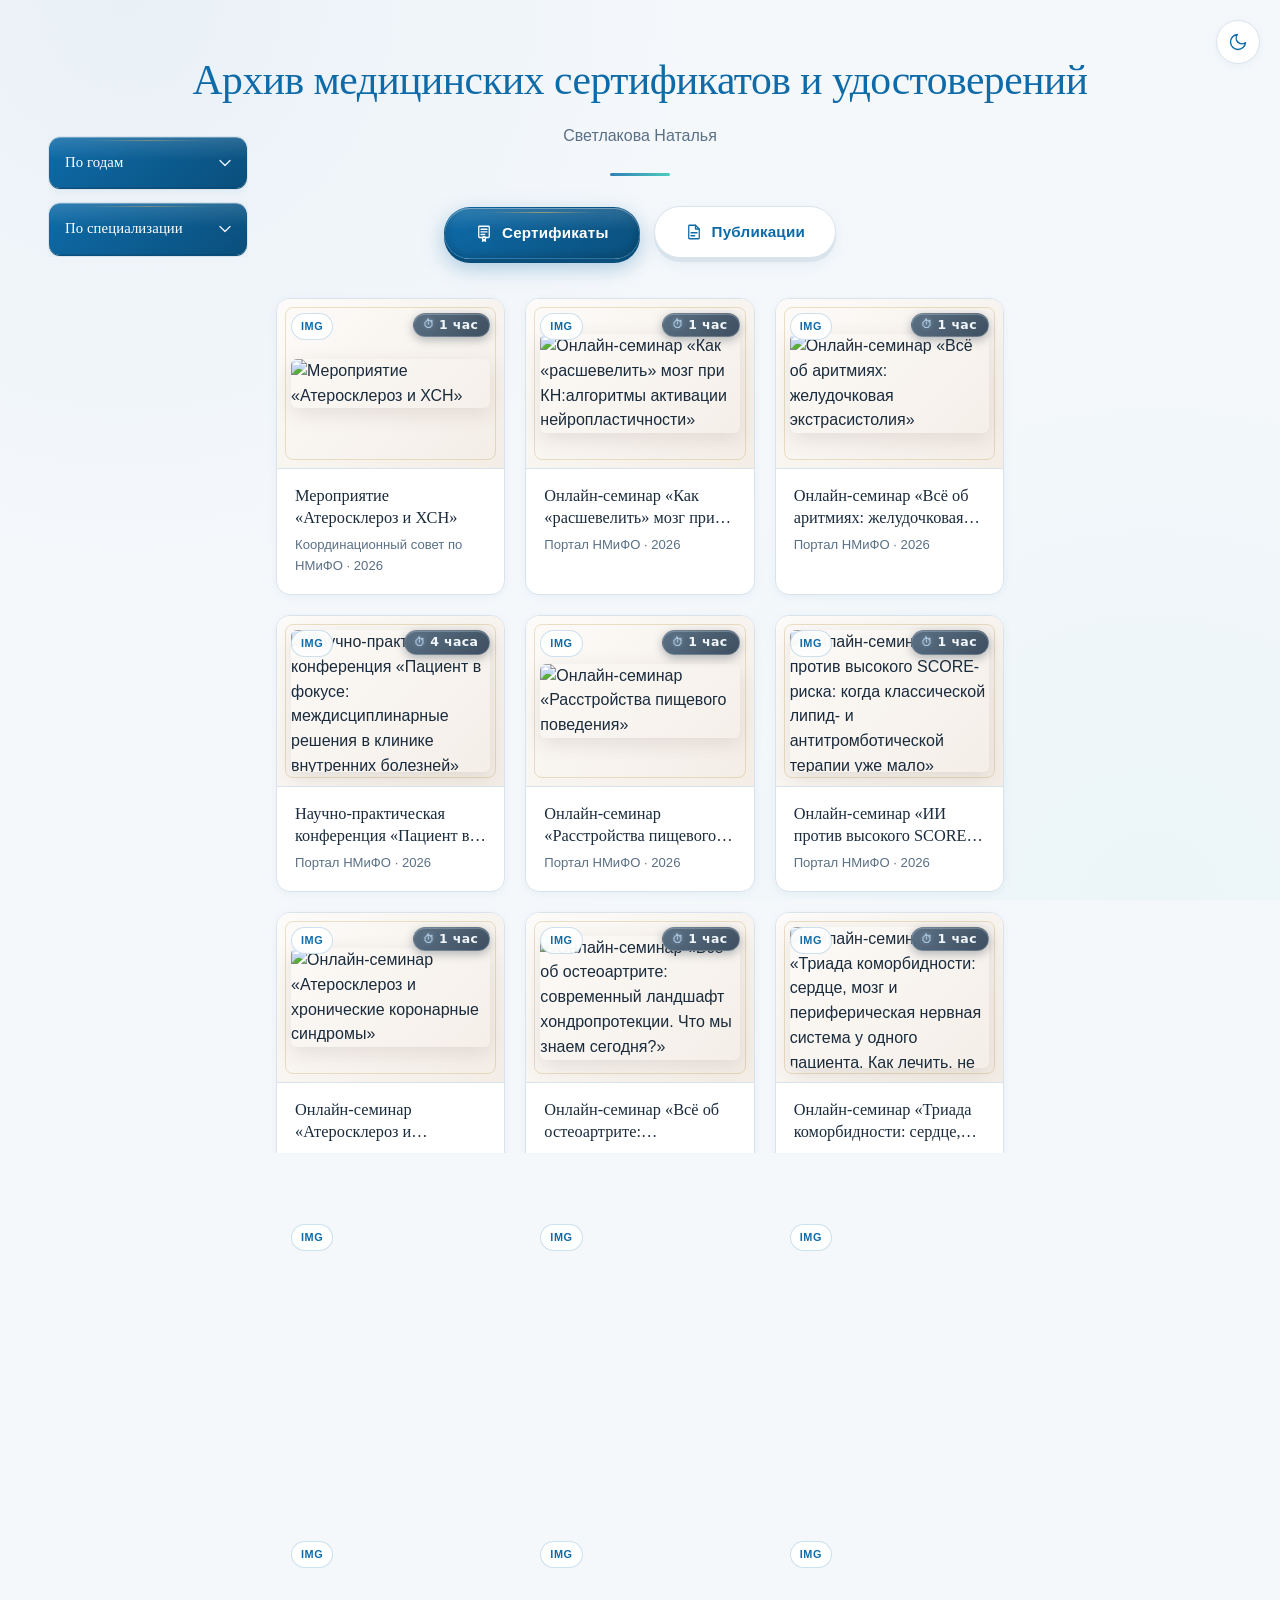
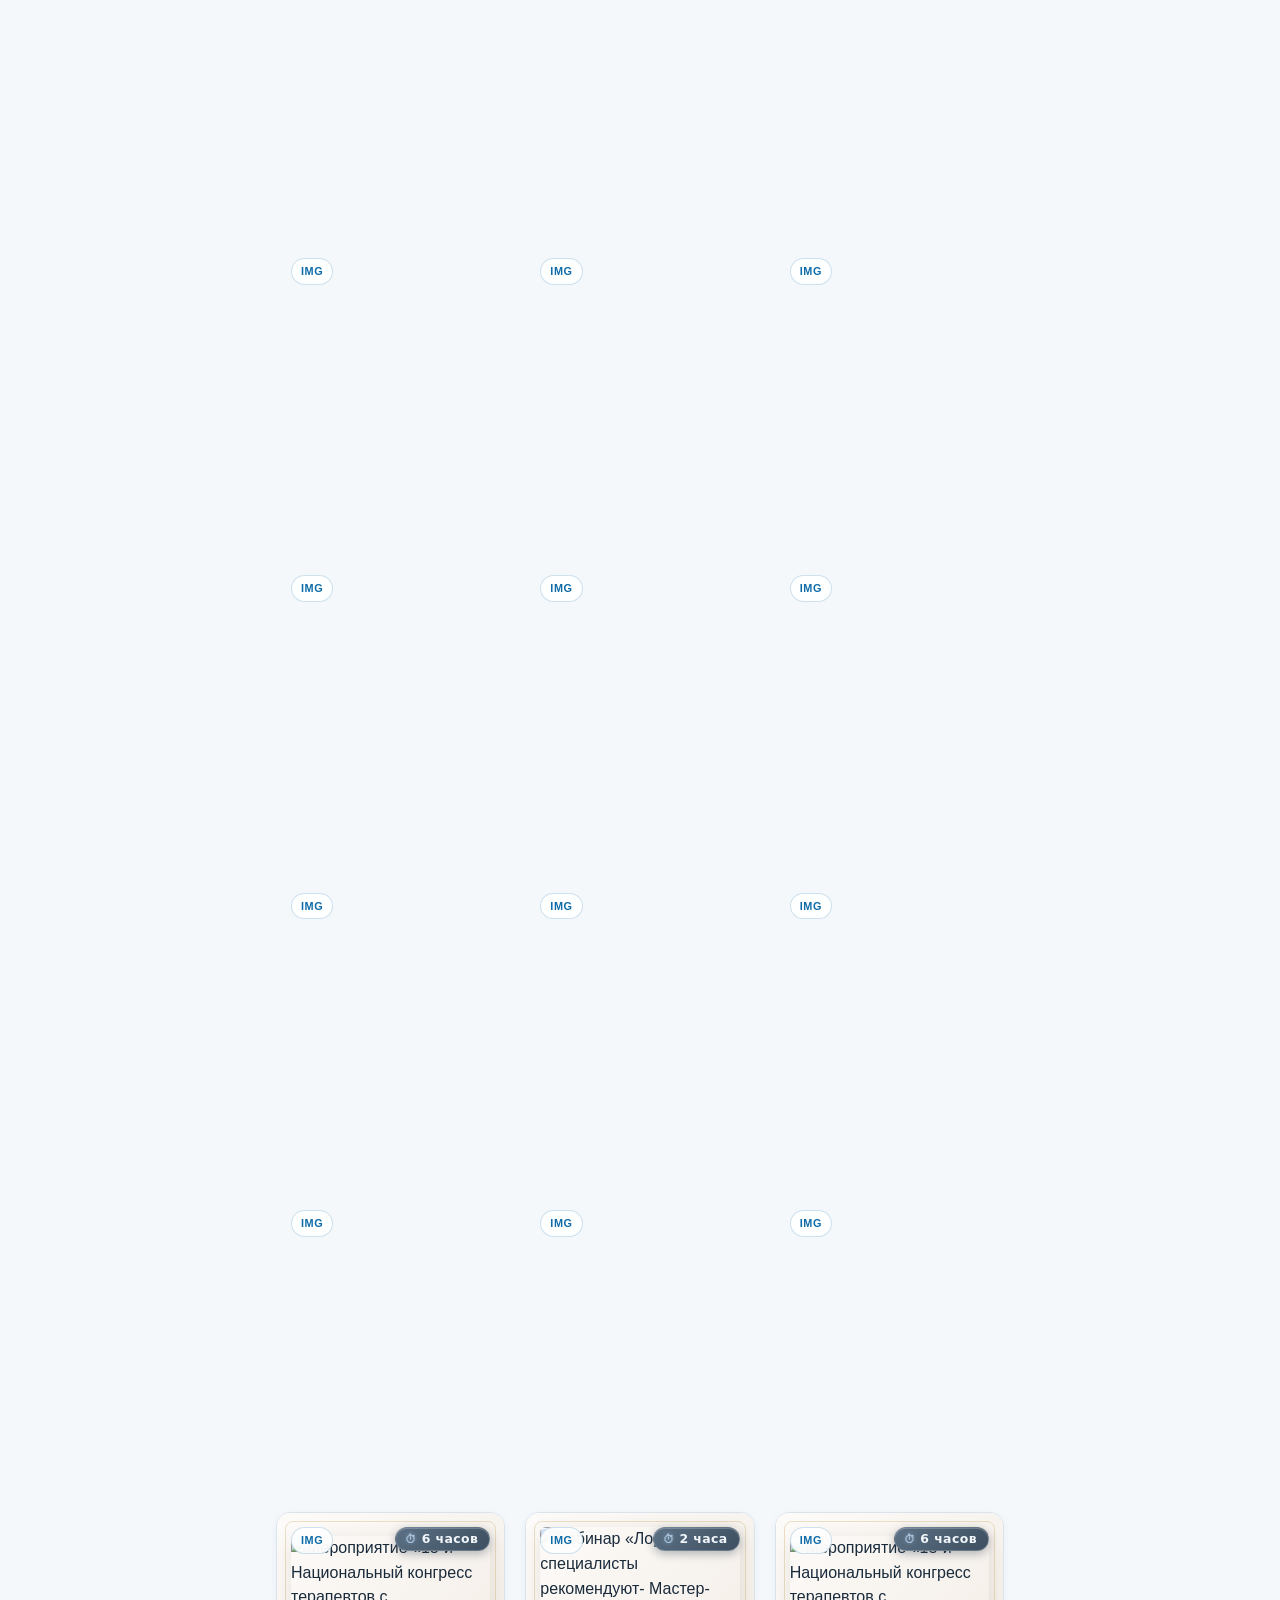
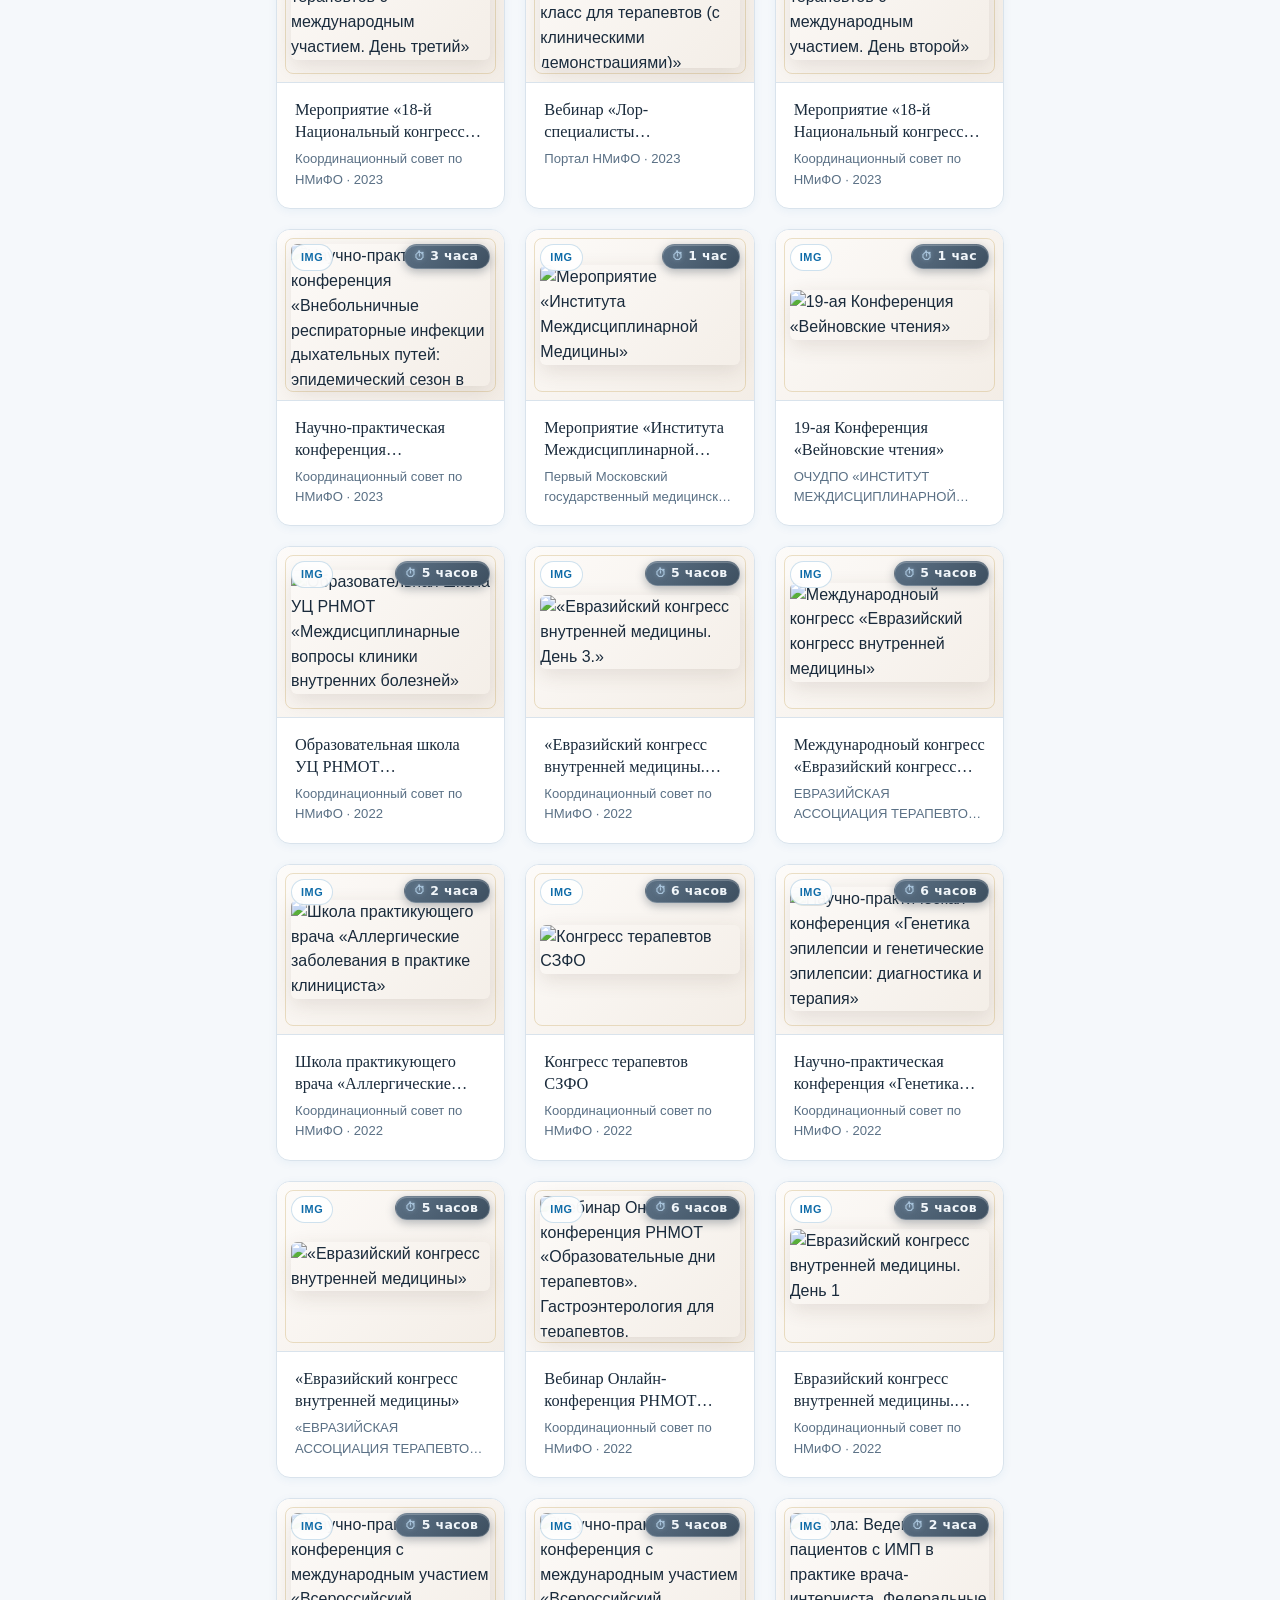
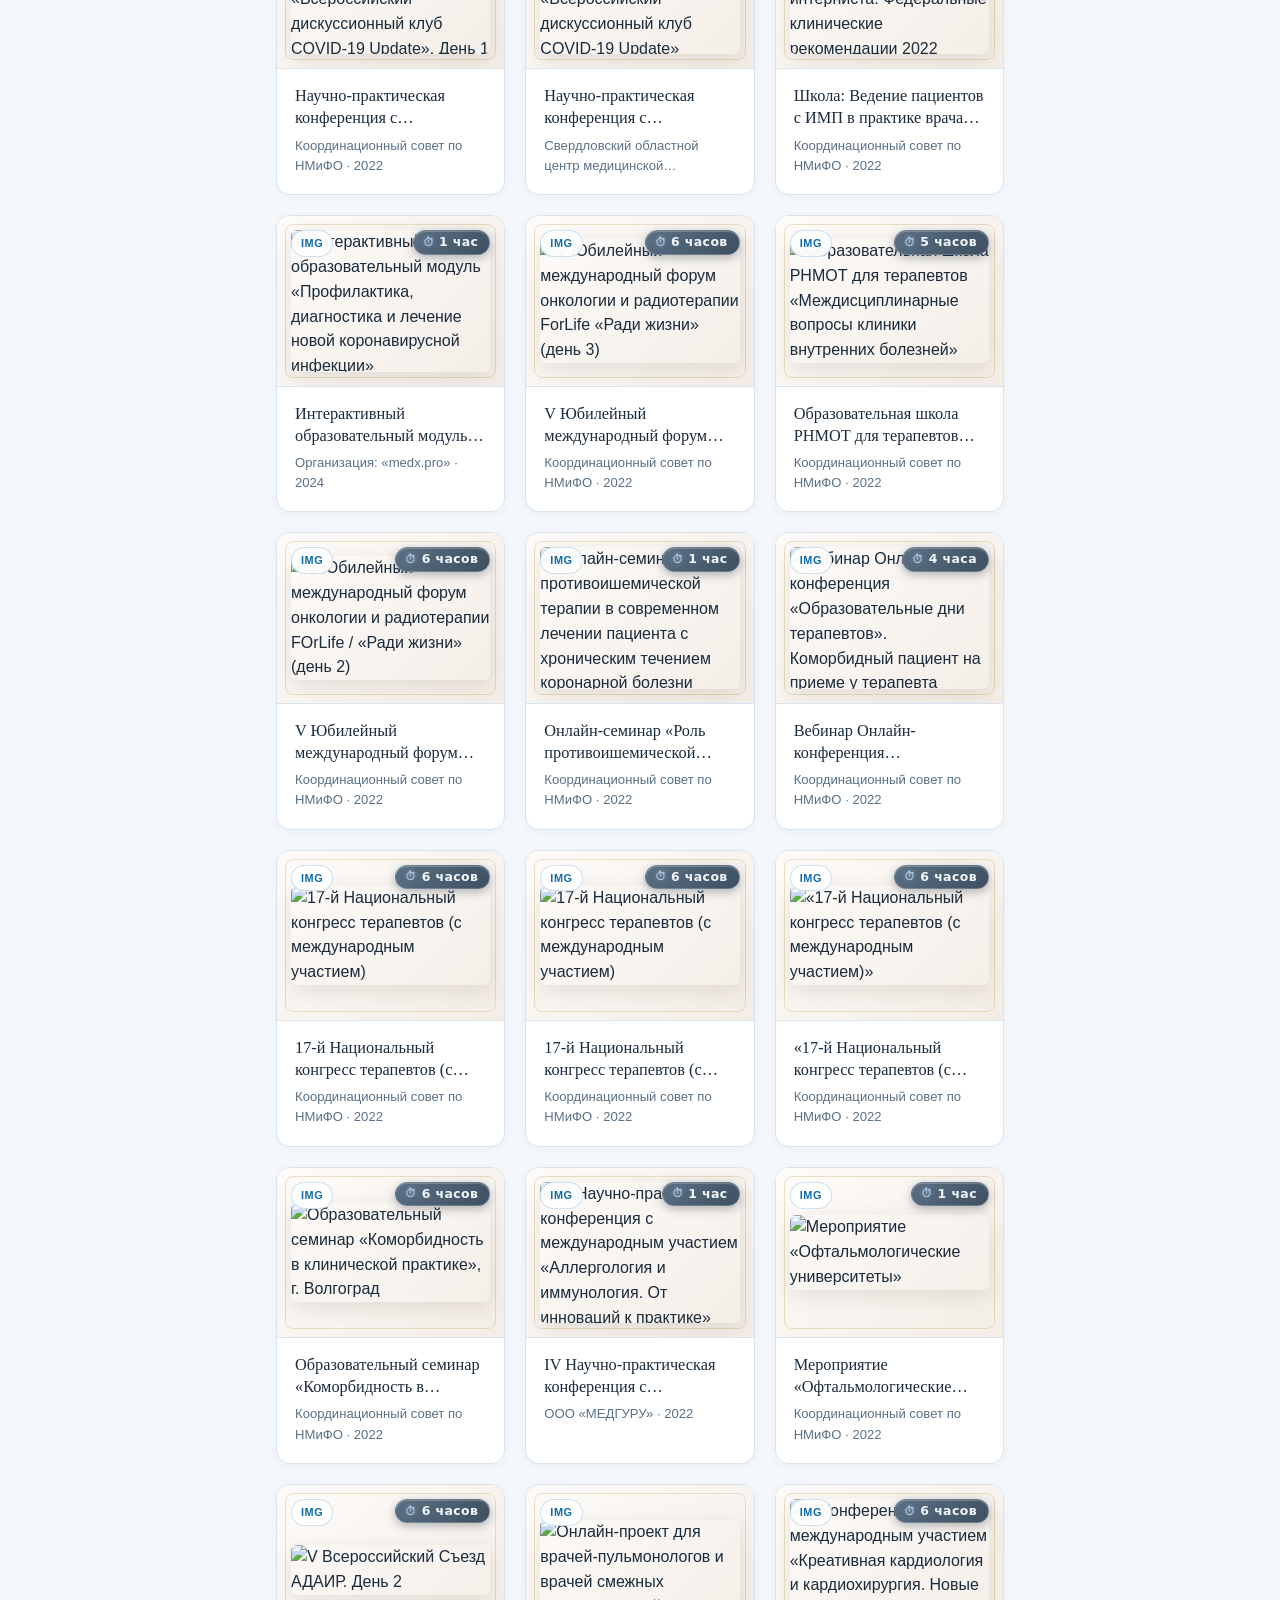
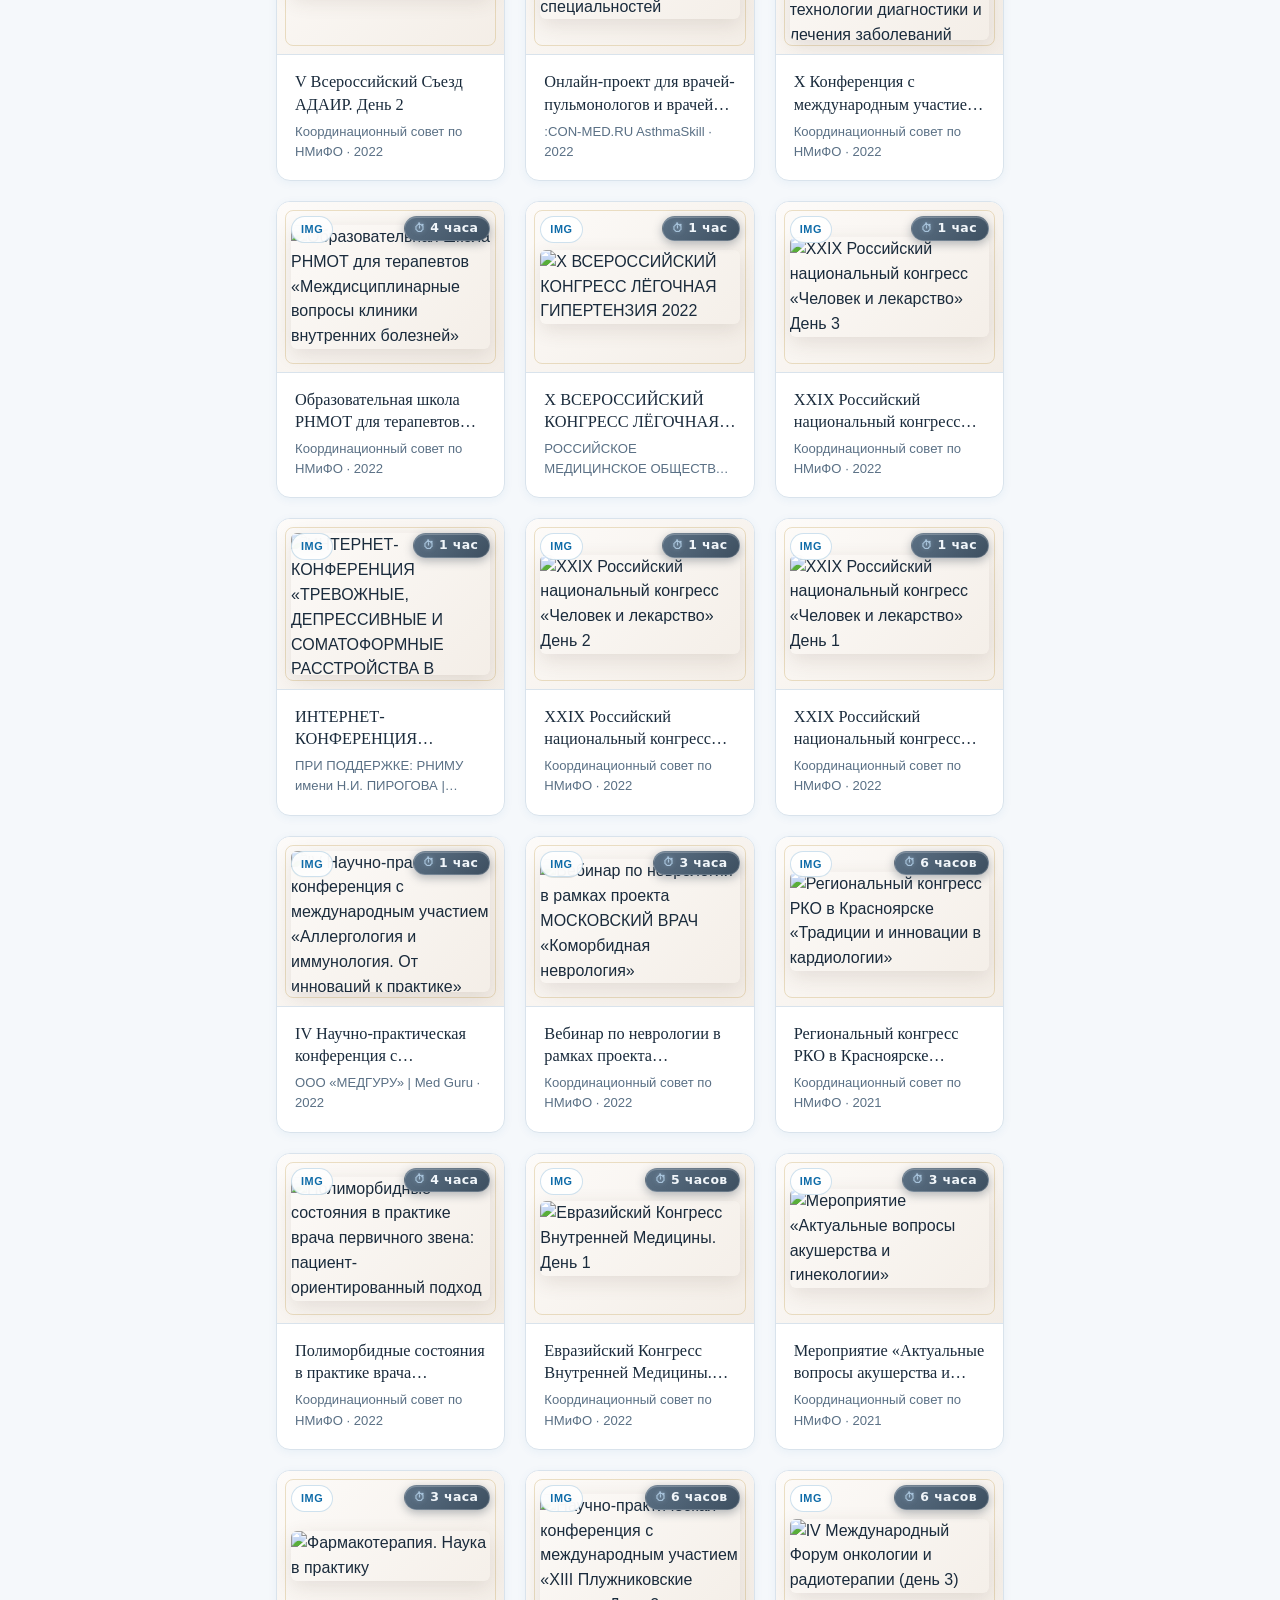
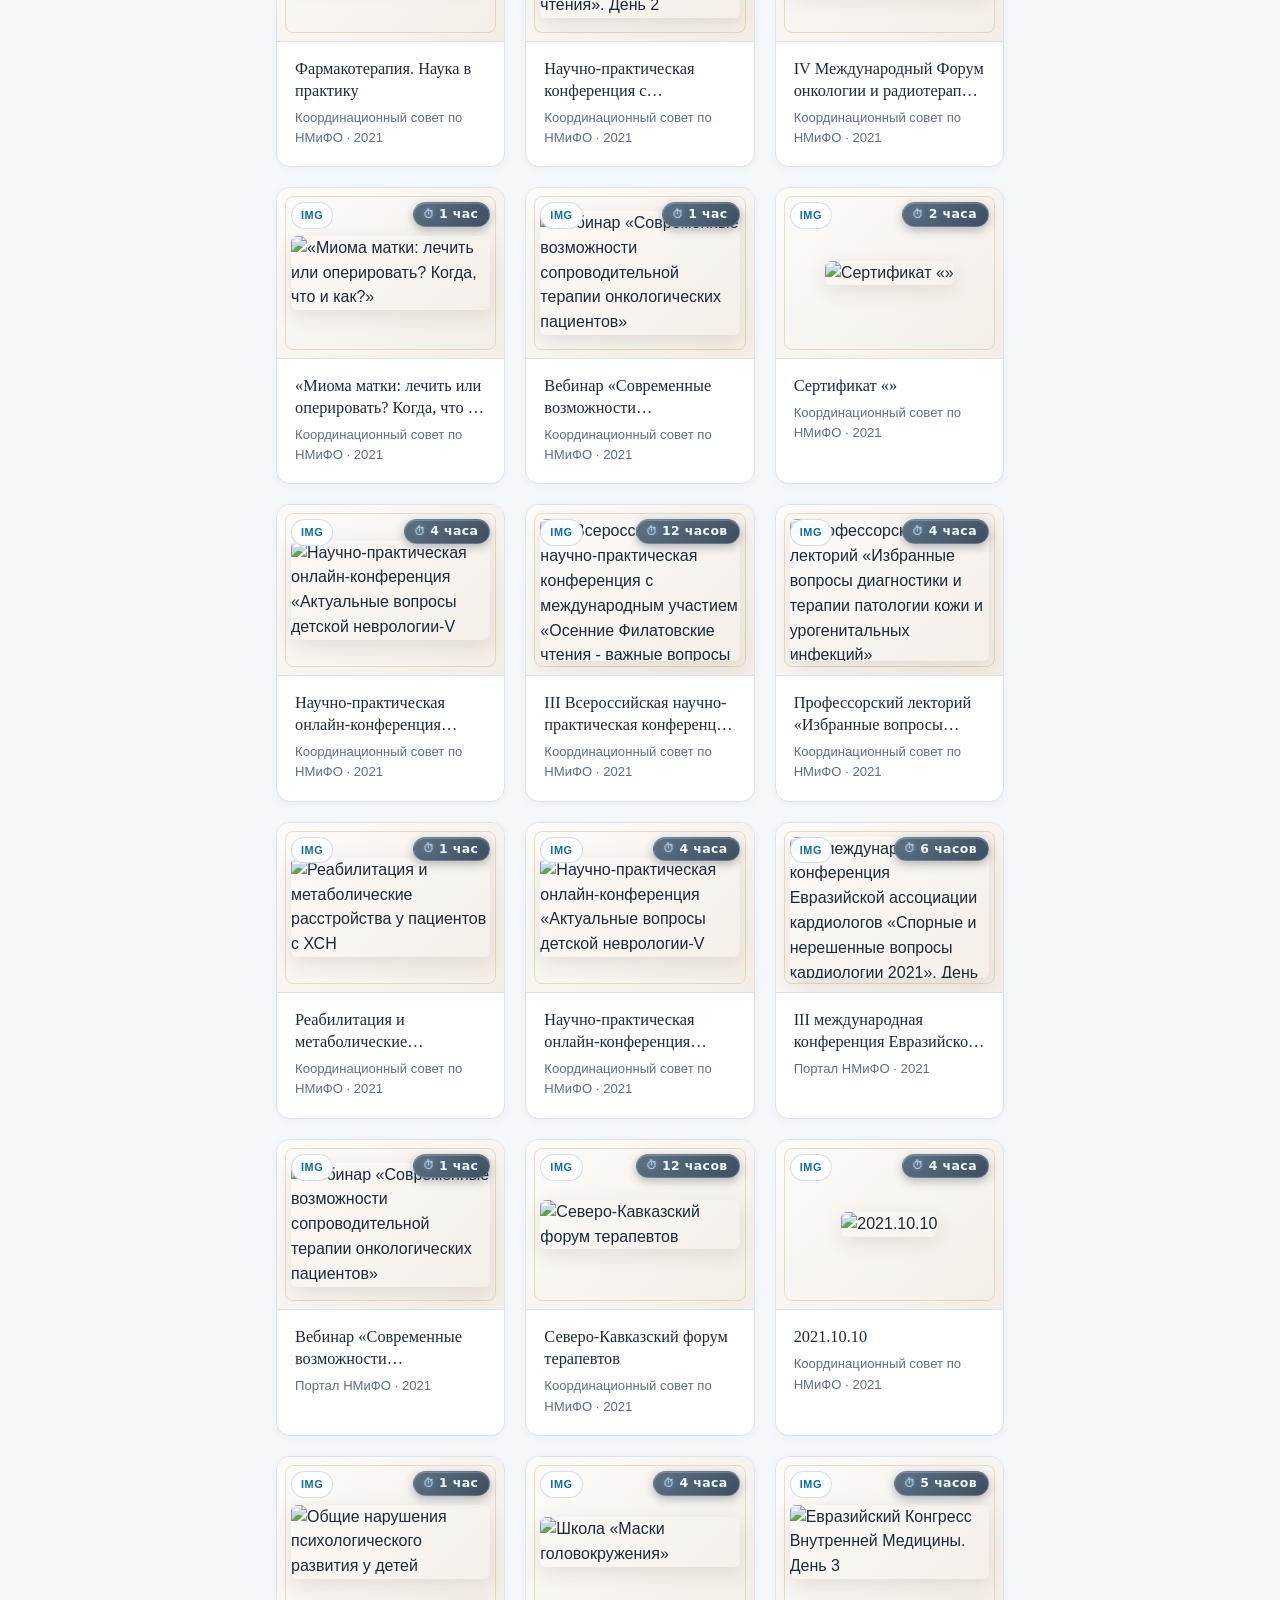
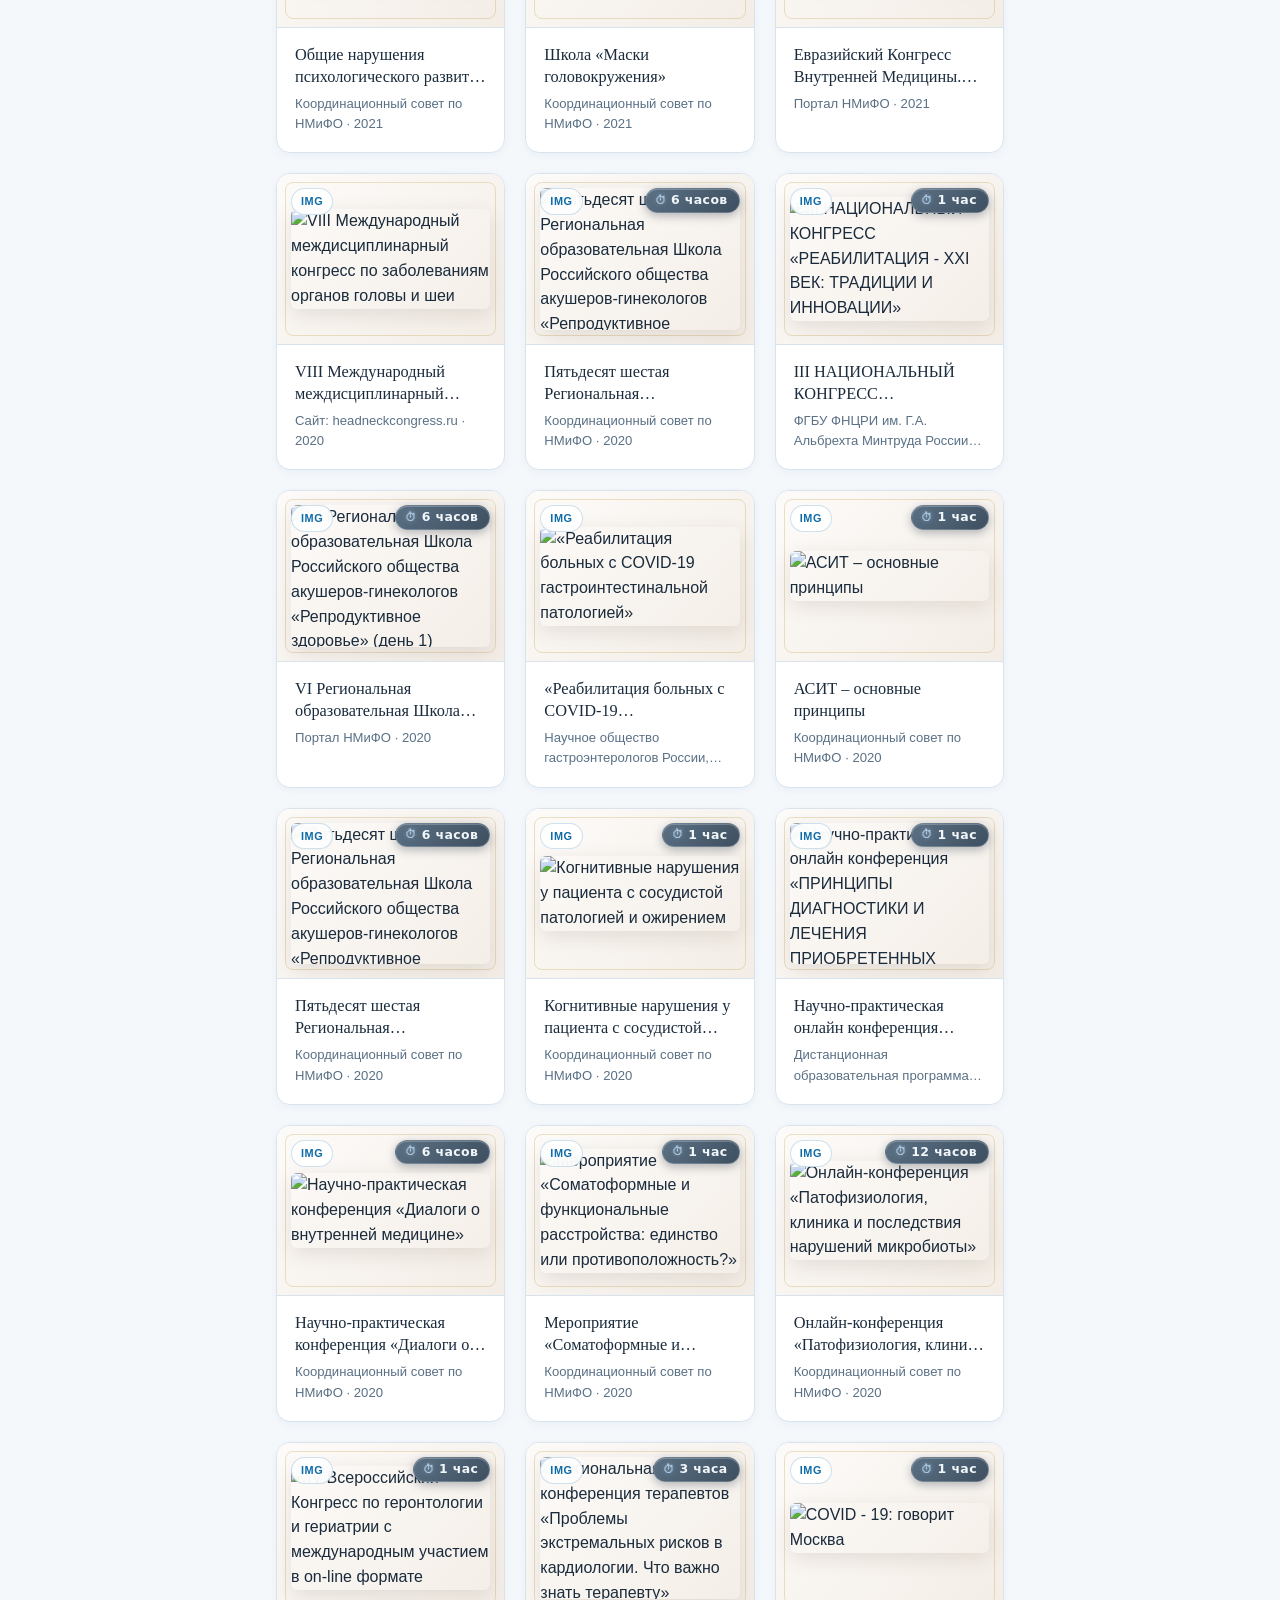
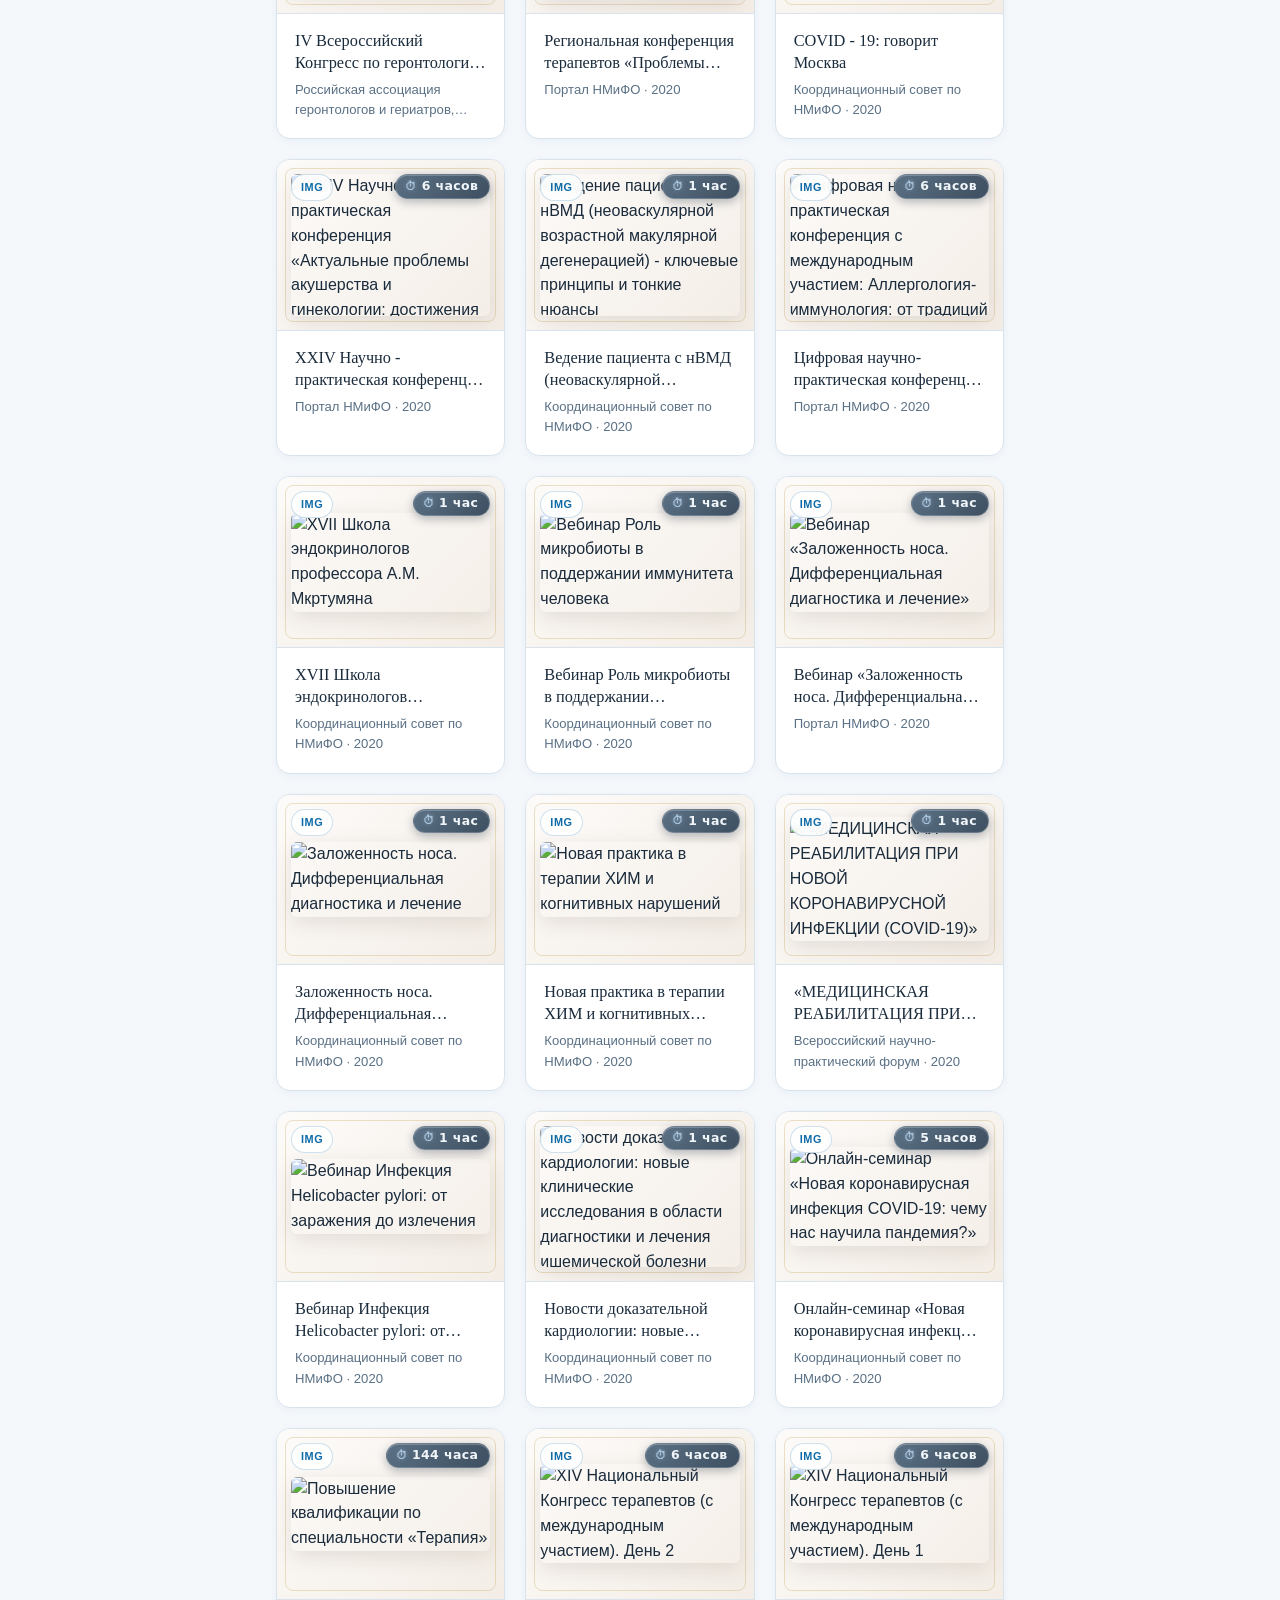
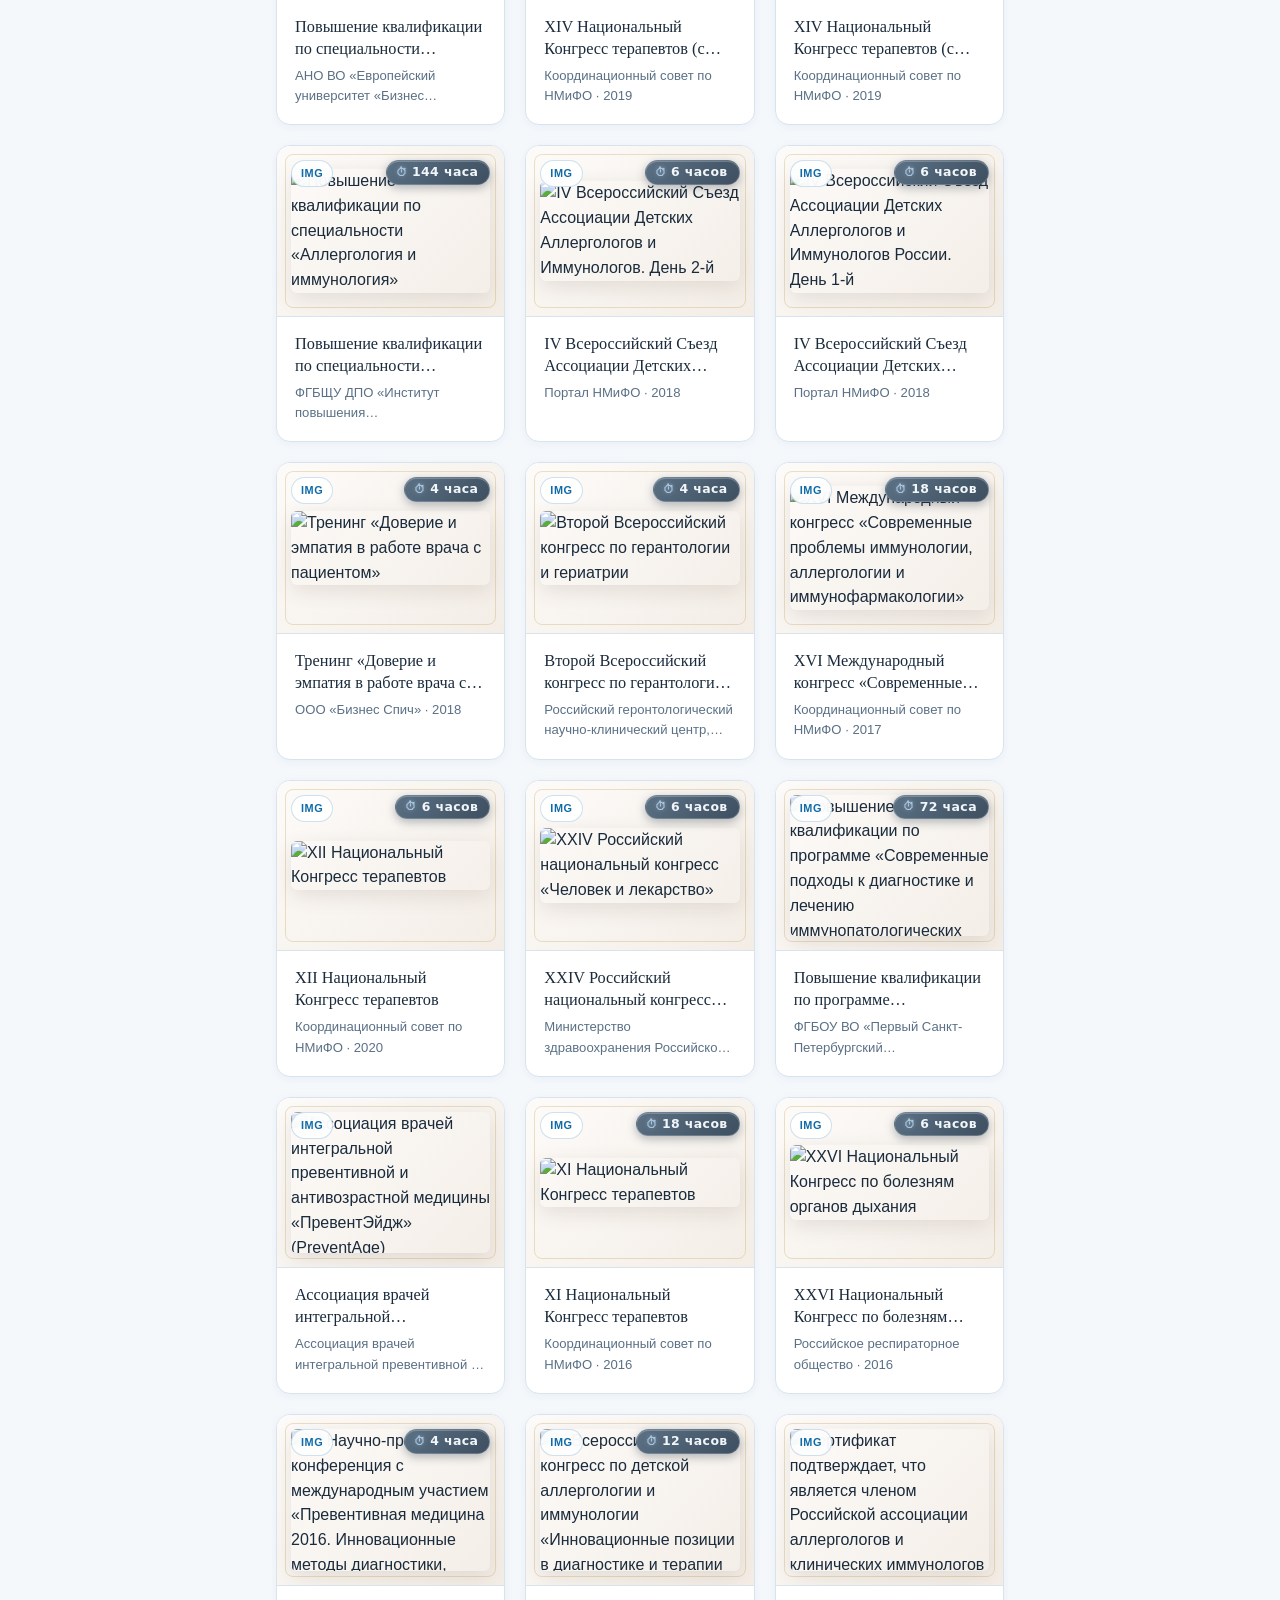
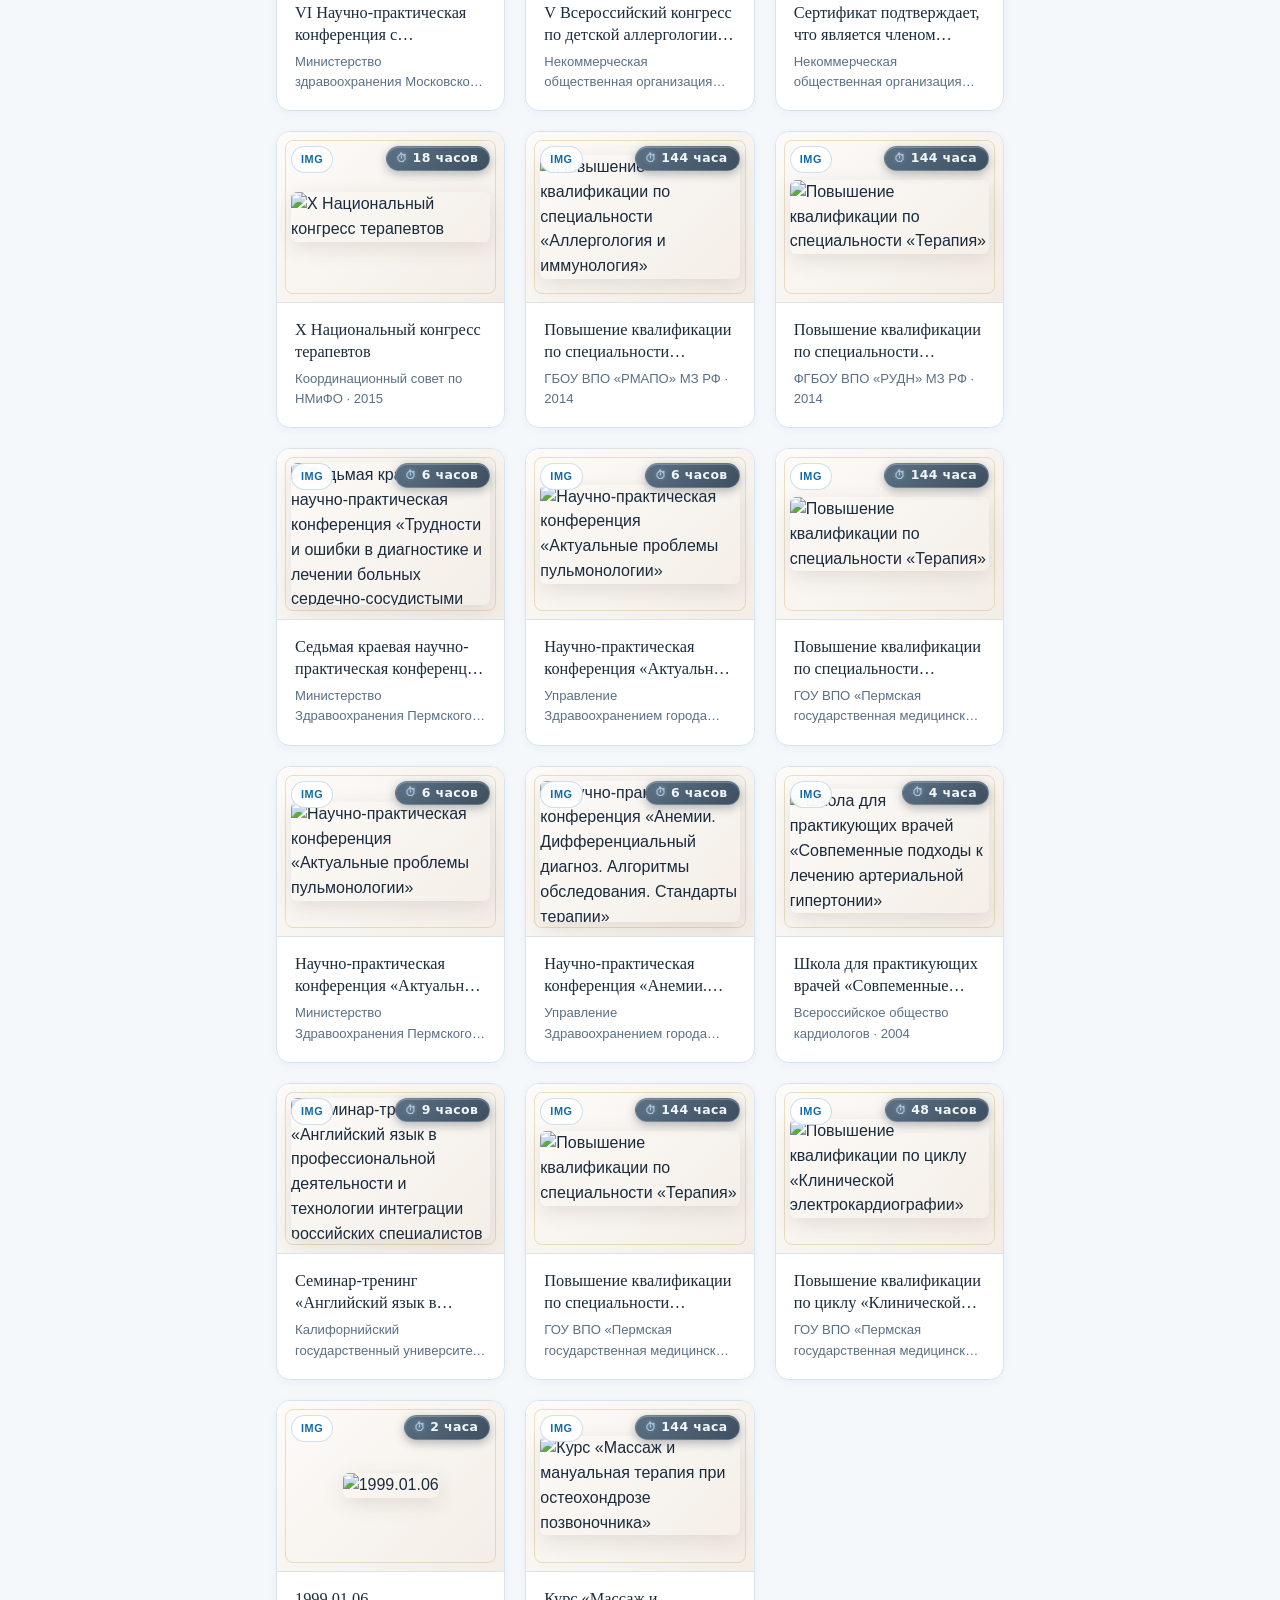
==== commit bb087b38: "deploy: NatalyaSvetlakova/medical-certificates@3cccc6d7680d06cb3547a08fc4965bec7b9f24d2" ====
--- a/index.html
+++ b/index.html
@@ -38,7 +38,7 @@
       background-attachment: fixed;
     }
 
-    .container { max-width: 1240px; margin: 0 auto; }
+    .container { max-width: 1600px; margin: 0 auto; padding: 0 24px; }
 
     header { text-align: center; margin-bottom: 30px; }
 
@@ -69,8 +69,8 @@
 
     .gallery {
       display: grid;
-      grid-template-columns: repeat(auto-fill, minmax(260px, 1fr));
-      gap: 28px;
+      grid-template-columns: repeat(3, 1fr); /* ровно 3 */
+      gap: 20px;
     }
 
     .cert-card {
@@ -633,11 +633,16 @@
         /* ===== Раскладка с сайдбаром ===== */
      .page-layout {
       display: grid;
-      grid-template-columns: 215px minmax(0, 1fr);
-      gap: 36px;
+      grid-template-columns: 200px minmax(0, 1fr) 200px; /* слева = справа */
+      gap: 28px;
       align-items: start;
     }
-    .main-content { min-width: 0; }
+    .page-layout__empty {
+      /* пустая колонка — только для симметрии */
+    }
+    .main-content { 
+      min-width: 0; 
+    }
 
     /* ===== Сайдбар ===== */
     .sidebar {
@@ -649,6 +654,7 @@
       align-self: start;          /* не растягивается под высоту галереи */
       max-height: calc(100vh - 32px); /* Ограничиваем высоту экраном */
       overflow-y: auto; /* Разрешаем скролл самого сайдбара */
+      margin-top: -70px;   /* ← ПОДТЯГИВАЕМ САЙДБАР ВВЕРХ */
     }
 
     /* ===== Аккордеон ===== */
@@ -861,28 +867,39 @@
     }
 
     /* ===== Адаптив ===== */
+    @media (max-width: 1200px) {
+      .page-layout {
+        /* Убираем пустую правую колонку — она больше не нужна, 
+          центр и так будет посередине с двумя колонками */
+        grid-template-columns: 200px minmax(0, 1fr);
+      }
+      .page-layout__empty {
+        display: none;
+      }
+    }
+
     @media (max-width: 900px) {
       .page-layout {
         grid-template-columns: 1fr;
         gap: 20px;
       }
       .sidebar {
-        position: static;
         flex-direction: row;
-        gap: 12px;
+        flex-wrap: wrap;
       }
-      .accordion { flex: 1; }
-      .accordion__trigger { padding: 14px 16px; }
-      .accordion__label { font-size: 0.9rem; }
-      .accordion__sum { font-size: 0.84rem; }
-      .accordion__list { padding: 0 16px; }
-      .accordion.is-open .accordion__list {
-        padding: 6px 16px 12px;
-        max-height: 55vh;         /* на мобильных короче */
+      .sidebar .accordion {
+        flex: 1;
+        min-width: 200px;
       }
     }
+
     @media (max-width: 600px) {
       .sidebar { flex-direction: column; }
+      .sidebar .accordion { min-width: 0; width: 100%; }
+        .gallery {
+        grid-template-columns: 1fr; /* на телефоне 1 */
+        gap: 18px;
+      }
     }
 
     /* ===== Заглушка для PDF ===== */
@@ -1197,6 +1214,859 @@
       .modal__body iframe { height: calc(100vh - 140px); }
     }
 
+    /* ===== Компактная панель активных фильтров ===== */
+.filter-bar {
+  display: flex;
+  align-items: center;
+  flex-wrap: wrap;
+  gap: 8px;
+
+  margin-bottom: 18px;
+  padding: 0;
+  background: none;
+  border: none;
+  box-shadow: none;
+}
+.filter-bar[hidden] { display: none; }
+
+.filter-bar__label {
+  font-family: Georgia, serif;
+  font-size: 0.8rem;
+  color: var(--text-muted);
+  letter-spacing: 0.3px;
+  margin-right: 4px;
+}
+
+.filter-bar__chips {
+  display: flex;
+  flex-wrap: wrap;
+  gap: 6px;
+}
+
+/* Маленький аккуратный чип в стиле страницы */
+.filter-chip {
+  display: inline-flex;
+  align-items: center;
+  gap: 6px;
+  padding: 4px 4px 4px 10px;
+  border-radius: 100px;
+
+  background: rgba(14, 107, 168, 0.08);
+  border: 1px solid rgba(14, 107, 168, 0.25);
+  color: var(--primary);
+  font-size: 0.78rem;
+  font-weight: 600;
+  letter-spacing: 0.2px;
+
+  box-shadow: 0 2px 6px rgba(14, 107, 168, 0.06);
+}
+
+/* Внутри чипа — бирюзовая точка-акцент */
+.filter-chip::before {
+  content: '';
+  width: 6px;
+  height: 6px;
+  border-radius: 50%;
+  background: var(--accent);
+  box-shadow: 0 0 0 2px rgba(46, 196, 182, 0.2);
+  flex-shrink: 0;
+}
+
+.filter-chip__close {
+  display: grid;
+  place-items: center;
+  width: 16px;
+  height: 16px;
+  border: none;
+  border-radius: 50%;
+  background: rgba(14, 107, 168, 0.12);
+  color: var(--primary);
+  cursor: pointer;
+  font-size: 10px;
+  line-height: 1;
+  padding: 0;
+  transition: background 0.2s ease, color 0.2s ease, transform 0.2s ease;
+}
+.filter-chip__close:hover {
+  background: var(--primary);
+  color: #fff;
+  transform: scale(1.1);
+}
+
+/* Кнопка «Сбросить» — компактная, в тон */
+/* Тёмная тема */
+html[data-theme="dark"] .filter-chip {
+  background: rgba(77, 166, 217, 0.12);
+  border-color: rgba(77, 166, 217, 0.35);
+  color: var(--primary);
+}
+html[data-theme="dark"] .filter-chip::before {
+  background: var(--accent);
+  box-shadow: 0 0 0 2px rgba(69, 214, 199, 0.2);
+}
+html[data-theme="dark"] .filter-chip__close {
+  background: rgba(77, 166, 217, 0.2);
+  color: var(--primary);
+}
+html[data-theme="dark"] .filter-chip__close:hover {
+  background: var(--primary);
+  color: #0d1b2a;
+}
+
+/* Активный аккордеон — золотая точка-индикатор */
+.accordion.has-filter .accordion__trigger::after {
+  content: '';
+  width: 8px;
+  height: 8px;
+  border-radius: 50%;
+  background: var(--accent);
+  box-shadow: 0 0 0 3px rgba(46, 196, 182, 0.25);
+  margin-left: 4px;
+  flex-shrink: 0;
+  animation: pulseDot 1.6s ease-in-out infinite;
+}
+@keyframes pulseDot {
+  0%, 100% { box-shadow: 0 0 0 3px rgba(46, 196, 182, 0.25); }
+  50%      { box-shadow: 0 0 0 5px rgba(46, 196, 182, 0.15); }
+}
+
+/* ==========================================================================
+   ЕДИНАЯ СИСТЕМА 3D-КНОПОК — МЕДИЦИНСКИЙ СТИЛЬ
+   ========================================================================== */
+
+:root {
+  /* Толщина 3D-подложки */
+  --btn-depth: 4px;
+  --btn-depth-active: 1px;
+  --btn-lift: -2px;
+
+  /* Тени 3D */
+  --btn-shadow-3d: 0 var(--btn-depth) 0 var(--primary-dark);
+  --btn-shadow-3d-hover: 0 calc(var(--btn-depth) + 2px) 0 var(--primary-dark);
+  --btn-shadow-3d-active: 0 var(--btn-depth-active) 0 var(--primary-dark);
+
+  --btn-glow: 0 10px 26px rgba(14, 107, 168, 0.35);
+  --btn-glow-soft: 0 6px 18px rgba(14, 107, 168, 0.18);
+}
+
+html[data-theme="dark"] {
+  --btn-shadow-3d: 0 var(--btn-depth) 0 #06283f;
+  --btn-shadow-3d-hover: 0 calc(var(--btn-depth) + 2px) 0 #06283f;
+  --btn-shadow-3d-active: 0 var(--btn-depth-active) 0 #06283f;
+  --btn-glow: 0 10px 28px rgba(77, 166, 217, 0.4);
+  --btn-glow-soft: 0 6px 18px rgba(77, 166, 217, 0.25);
+}
+
+/* ==========================================================================
+   1. БАЗОВАЯ 3D-КНОПКА (primary)
+   ========================================================================== */
+.btn-3d {
+  position: relative;
+  display: inline-flex;
+  align-items: center;
+  justify-content: center;
+  gap: 8px;
+
+  padding: 12px 26px;
+  border: none;
+  border-radius: 12px;
+  cursor: pointer;
+
+  font-family: inherit;
+  font-size: 0.92rem;
+  font-weight: 600;
+  letter-spacing: 0.2px;
+  color: #ffffff;
+
+  /* Многослойный фон: блик + градиент */
+  background:
+    linear-gradient(180deg, rgba(255,255,255,0.18) 0%, transparent 45%),
+    linear-gradient(135deg, var(--primary) 0%, var(--primary-dark) 100%);
+
+  /* 3D: внутренний блик + сплошная тень снизу + мягкое свечение */
+  box-shadow:
+    inset 0 1px 0 rgba(255, 255, 255, 0.35),
+    inset 0 -1px 0 rgba(0, 0, 0, 0.1),
+    var(--btn-shadow-3d),
+    var(--btn-glow-soft);
+
+  transform: translateY(0);
+  transition:
+    transform 0.18s cubic-bezier(0.22, 1, 0.36, 1),
+    box-shadow 0.18s cubic-bezier(0.22, 1, 0.36, 1),
+    background 0.3s ease;
+  -webkit-tap-highlight-color: transparent;
+}
+
+/* Тонкая золотая линия сверху — «подпись» медицинского стиля */
+.btn-3d::before {
+  content: '';
+  position: absolute;
+  top: 3px;
+  left: 14%;
+  right: 14%;
+  height: 1px;
+  background: linear-gradient(90deg,
+    transparent,
+    rgba(201, 169, 97, 0.55) 30%,
+    rgba(201, 169, 97, 0.75) 50%,
+    rgba(201, 169, 97, 0.55) 70%,
+    transparent);
+  opacity: 0.7;
+  pointer-events: none;
+  transition: opacity 0.3s ease;
+}
+
+/* Блик, пробегающий при hover */
+.btn-3d::after {
+  content: '';
+  position: absolute;
+  inset: 0;
+  border-radius: inherit;
+  background: linear-gradient(105deg,
+    transparent 30%,
+    rgba(255, 255, 255, 0.22) 50%,
+    transparent 70%);
+  background-size: 250% 100%;
+  background-position: 200% 0;
+  opacity: 0;
+  pointer-events: none;
+  transition: opacity 0.3s ease;
+}
+
+.btn-3d:hover {
+  transform: translateY(var(--btn-lift));
+  box-shadow:
+    inset 0 1px 0 rgba(255, 255, 255, 0.45),
+    inset 0 -1px 0 rgba(0, 0, 0, 0.12),
+    var(--btn-shadow-3d-hover),
+    var(--btn-glow);
+  background:
+    linear-gradient(180deg, rgba(255,255,255,0.22) 0%, transparent 45%),
+    linear-gradient(135deg, #1280c4 0%, var(--primary) 100%);
+}
+
+.btn-3d:hover::before { opacity: 1; }
+
+.btn-3d:hover::after {
+  opacity: 1;
+  background-position: -50% 0;
+  transition: opacity 0.3s ease, background-position 0.7s ease;
+}
+
+.btn-3d:active {
+  transform: translateY(var(--btn-depth-active));
+  box-shadow:
+    inset 0 1px 0 rgba(255, 255, 255, 0.25),
+    inset 0 2px 6px rgba(0, 0, 0, 0.18),
+    var(--btn-shadow-3d-active),
+    0 2px 8px rgba(14, 107, 168, 0.25);
+}
+
+.btn-3d:focus-visible {
+  outline: 2px solid var(--accent);
+  outline-offset: 3px;
+}
+
+/* ==========================================================================
+   2. НАВИГАЦИЯ (Сертификаты / Публикации) — крупные таб-кнопки
+   ========================================================================== */
+.nav--pills {
+  display: flex;
+  justify-content: center;
+  gap: 14px;
+  margin: 0 0 40px;
+  flex-wrap: wrap;
+}
+
+.nav--pills a {
+  position: relative;
+  display: inline-flex;
+  align-items: center;
+  justify-content: center;
+  gap: 9px;
+
+  padding: 13px 30px;
+  border-radius: 100px;
+  text-decoration: none;
+
+  font-size: 0.95rem;
+  font-weight: 600;
+  letter-spacing: 0.2px;
+
+  transition:
+    transform 0.2s cubic-bezier(0.22, 1, 0.36, 1),
+    box-shadow 0.2s cubic-bezier(0.22, 1, 0.36, 1),
+    background 0.3s ease,
+    color 0.25s ease;
+  -webkit-tap-highlight-color: transparent;
+}
+
+/* — Активная (текущая страница) — объёмная, «вдавлена» внутрь — */
+.nav--pills a.active {
+  color: #ffffff;
+  background:
+    linear-gradient(180deg, rgba(255,255,255,0.15) 0%, transparent 45%),
+    linear-gradient(135deg, var(--primary) 0%, var(--primary-dark) 100%);
+
+  box-shadow:
+    inset 0 1px 0 rgba(255, 255, 255, 0.35),
+    inset 0 -2px 8px rgba(0, 0, 0, 0.18),
+    0 4px 0 var(--primary-dark),
+    0 8px 22px rgba(14, 107, 168, 0.35);
+  transform: translateY(1px);
+}
+
+.nav--pills a.active::before {
+  content: '';
+  position: absolute;
+  top: 4px;
+  left: 22%;
+  right: 22%;
+  height: 1px;
+  background: linear-gradient(90deg,
+    transparent,
+    rgba(201, 169, 97, 0.7) 50%,
+    transparent);
+  pointer-events: none;
+}
+
+/* — Неактивная — «выпуклая», готова к нажатию — */
+.nav--pills a:not(.active) {
+  color: var(--primary);
+  background: var(--bg-card);
+  border: 1px solid var(--border);
+
+  box-shadow:
+    inset 0 1px 0 rgba(255, 255, 255, 0.8),
+    0 4px 0 var(--border),
+    0 6px 16px rgba(14, 107, 168, 0.08);
+}
+
+.nav--pills a:not(.active):hover {
+  transform: translateY(-2px);
+  color: var(--primary-dark);
+  border-color: rgba(14, 107, 168, 0.3);
+  box-shadow:
+    inset 0 1px 0 rgba(255, 255, 255, 0.9),
+    0 6px 0 rgba(14, 107, 168, 0.25),
+    0 12px 26px rgba(14, 107, 168, 0.22),
+    0 0 0 3px rgba(46, 196, 182, 0.12);
+}
+
+.nav--pills a:not(.active):active {
+  transform: translateY(2px);
+  box-shadow:
+    inset 0 1px 0 rgba(255, 255, 255, 0.8),
+    0 1px 0 var(--border),
+    0 2px 6px rgba(14, 107, 168, 0.15);
+}
+
+/* Тёмная тема */
+html[data-theme="dark"] .nav--pills a:not(.active) {
+  background: linear-gradient(180deg, #1e3040 0%, var(--bg-card) 100%);
+  border-color: rgba(77, 166, 217, 0.2);
+  box-shadow:
+    inset 0 1px 0 rgba(255, 255, 255, 0.06),
+    0 4px 0 #0a1620,
+    0 6px 16px rgba(0, 0, 0, 0.35);
+}
+html[data-theme="dark"] .nav--pills a:not(.active):hover {
+  border-color: rgba(77, 166, 217, 0.45);
+  box-shadow:
+    inset 0 1px 0 rgba(255, 255, 255, 0.1),
+    0 6px 0 #0a1620,
+    0 12px 28px rgba(0, 0, 0, 0.5),
+    0 0 0 3px rgba(69, 214, 199, 0.15);
+}
+html[data-theme="dark"] .nav--pills a.active {
+  box-shadow:
+    inset 0 1px 0 rgba(255, 255, 255, 0.3),
+    inset 0 -2px 8px rgba(0, 0, 0, 0.3),
+    0 4px 0 #06283f,
+    0 8px 24px rgba(77, 166, 217, 0.45);
+}
+
+/* Иконки внутри табов */
+.nav--pills .nav-svg {
+  width: 18px;
+  height: 18px;
+  flex-shrink: 0;
+  transition: transform 0.3s cubic-bezier(0.22, 1, 0.36, 1);
+}
+.nav--pills a:hover .nav-svg {
+  transform: translateY(-1px) scale(1.1);
+}
+
+/* ==========================================================================
+   3. АККОРДЕОН (По годам / По специализации) — 3D-кнопка-заголовок
+   ========================================================================== */
+.accordion__trigger {
+  position: relative;
+  z-index: 2;
+  flex-shrink: 0;
+
+  display: flex;
+  align-items: center;
+  gap: 12px;
+  width: 100%;
+  padding: 16px 16px;
+
+  border: none;
+  border-radius: 11px;
+  cursor: pointer;
+  text-align: left;
+  font-family: inherit;
+
+  color: #ffffff;
+  background:
+    linear-gradient(180deg, rgba(255,255,255,0.14) 0%, transparent 45%),
+    linear-gradient(135deg, var(--primary) 0%, var(--primary-dark) 100%);
+
+  box-shadow:
+    inset 0 1px 0 rgba(255, 255, 255, 0.3),
+    inset 0 -1px 0 rgba(0, 0, 0, 0.1),
+    0 4px 0 var(--primary-dark),
+    0 6px 16px rgba(14, 107, 168, 0.22);
+
+  transition:
+    transform 0.2s cubic-bezier(0.22, 1, 0.36, 1),
+    box-shadow 0.2s cubic-bezier(0.22, 1, 0.36, 1),
+    background 0.3s ease;
+  -webkit-tap-highlight-color: transparent;
+}
+
+/* Золотая линия сверху */
+.accordion__trigger::before {
+  content: '';
+  position: absolute;
+  top: 3px;
+  left: 18%;
+  right: 18%;
+  height: 1px;
+  background: linear-gradient(90deg,
+    transparent,
+    rgba(201, 169, 97, 0.6) 50%,
+    transparent);
+  pointer-events: none;
+  opacity: 0.8;
+}
+
+.accordion__trigger:hover {
+  transform: translateY(-2px);
+  box-shadow:
+    inset 0 1px 0 rgba(255, 255, 255, 0.4),
+    inset 0 -1px 0 rgba(0, 0, 0, 0.12),
+    0 6px 0 var(--primary-dark),
+    0 12px 26px rgba(14, 107, 168, 0.35),
+    0 0 0 3px rgba(46, 196, 182, 0.1);
+  background:
+    linear-gradient(180deg, rgba(255,255,255,0.2) 0%, transparent 45%),
+    linear-gradient(135deg, #1280c4 0%, var(--primary) 100%);
+}
+
+.accordion__trigger:active {
+  transform: translateY(2px);
+  box-shadow:
+    inset 0 2px 6px rgba(0, 0, 0, 0.2),
+    0 1px 0 var(--primary-dark),
+    0 2px 8px rgba(14, 107, 168, 0.2);
+}
+
+.accordion__trigger:focus-visible {
+  outline: 2px solid var(--accent);
+  outline-offset: 3px;
+}
+
+/* Открытое состояние — «вдавлено», скруглено только сверху */
+.accordion.is-open .accordion__trigger {
+  transform: translateY(1px);
+  border-bottom-left-radius: 0;
+  border-bottom-right-radius: 0;
+  box-shadow:
+    inset 0 2px 6px rgba(0, 0, 0, 0.15),
+    inset 0 1px 0 rgba(255, 255, 255, 0.2),
+    0 2px 0 var(--primary-dark),
+    0 4px 12px rgba(14, 107, 168, 0.25);
+}
+
+/* Тёмная тема */
+html[data-theme="dark"] .accordion__trigger {
+  background:
+    linear-gradient(180deg, rgba(255,255,255,0.1) 0%, transparent 45%),
+    linear-gradient(135deg, #1b6fa3 0%, #0d4a70 100%);
+  box-shadow:
+    inset 0 1px 0 rgba(255, 255, 255, 0.15),
+    inset 0 -1px 0 rgba(0, 0, 0, 0.25),
+    0 4px 0 #06283f,
+    0 6px 18px rgba(0, 0, 0, 0.4);
+}
+html[data-theme="dark"] .accordion__trigger:hover {
+  box-shadow:
+    inset 0 1px 0 rgba(255, 255, 255, 0.25),
+    0 6px 0 #06283f,
+    0 12px 28px rgba(77, 166, 217, 0.4),
+    0 0 0 3px rgba(69, 214, 199, 0.15);
+}
+
+/* Текст и иконки в аккордеоне */
+.accordion__label {
+  flex: 1;
+  font-family: Georgia, 'Times New Roman', serif;
+  font-size: 0.92rem;
+  color: #ffffff;
+  letter-spacing: 0.1px;
+  line-height: 1.3;
+}
+.accordion__sum {
+  font-family: Georgia, serif;
+  font-size: 0.86rem;
+  color: rgba(255, 255, 255, 0.9);
+  font-variant-numeric: tabular-nums;
+  white-space: nowrap;
+}
+.accordion__chevron {
+  width: 12px;
+  height: 8px;
+  color: #ffffff;
+  flex-shrink: 0;
+  opacity: 0.9;
+  transition: transform 0.4s cubic-bezier(0.22, 1, 0.36, 1);
+}
+.accordion.is-open .accordion__chevron {
+  transform: rotate(180deg);
+}
+
+/* ==========================================================================
+   4. КНОПКА «НАЗАД» В МОДАЛКАХ — элегантное стекло с 3D
+   ========================================================================== */
+.modal__back,
+.btn-back {
+  position: relative;
+  display: inline-flex;
+  align-items: center;
+  justify-content: center;
+  gap: 8px;
+
+  padding: 11px 24px 11px 20px;
+  border-radius: 100px;
+  cursor: pointer;
+
+  font-family: -apple-system, BlinkMacSystemFont, 'Segoe UI', sans-serif;
+  font-size: 0.9rem;
+  font-weight: 600;
+  letter-spacing: 0.2px;
+
+  color: var(--primary);
+  background:
+    linear-gradient(180deg, #ffffff 0%, #f0f6fb 100%);
+  border: 1px solid rgba(14, 107, 168, 0.28);
+
+  box-shadow:
+    inset 0 1px 0 rgba(255, 255, 255, 0.9),
+    inset 0 -1px 0 rgba(14, 107, 168, 0.06),
+    0 3px 0 rgba(14, 107, 168, 0.22),
+    0 6px 16px rgba(14, 107, 168, 0.15);
+
+  transition:
+    transform 0.2s cubic-bezier(0.22, 1, 0.36, 1),
+    box-shadow 0.2s cubic-bezier(0.22, 1, 0.36, 1),
+    background 0.3s ease,
+    color 0.25s ease,
+    border-color 0.25s ease;
+  -webkit-tap-highlight-color: transparent;
+}
+
+/* Стрелка «назад» — сдвигается при hover */
+.modal__back svg,
+.btn-back svg {
+  width: 17px;
+  height: 17px;
+  transition: transform 0.3s cubic-bezier(0.22, 1, 0.36, 1);
+}
+
+.modal__back:hover,
+.btn-back:hover {
+  transform: translateY(-2px);
+  color: #ffffff;
+  background:
+    linear-gradient(180deg, rgba(255,255,255,0.15) 0%, transparent 45%),
+    linear-gradient(135deg, var(--primary) 0%, var(--primary-dark) 100%);
+  border-color: var(--primary-dark);
+  box-shadow:
+    inset 0 1px 0 rgba(255, 255, 255, 0.3),
+    0 5px 0 var(--primary-dark),
+    0 12px 28px rgba(14, 107, 168, 0.4),
+    0 0 0 3px rgba(46, 196, 182, 0.15);
+}
+
+.modal__back:hover svg,
+.btn-back:hover svg {
+  transform: translateX(-3px);
+}
+
+.modal__back:active,
+.btn-back:active {
+  transform: translateY(1px);
+  box-shadow:
+    inset 0 2px 5px rgba(0, 0, 0, 0.15),
+    0 1px 0 var(--primary-dark),
+    0 2px 8px rgba(14, 107, 168, 0.25);
+}
+
+.modal__back:focus-visible,
+.btn-back:focus-visible {
+  outline: 2px solid var(--accent);
+  outline-offset: 3px;
+}
+
+/* Тёмная тема */
+html[data-theme="dark"] .modal__back,
+html[data-theme="dark"] .btn-back {
+  color: #cfe6f5;
+  background: linear-gradient(180deg, #1e3a52 0%, #16293a 100%);
+  border-color: rgba(77, 166, 217, 0.3);
+  box-shadow:
+    inset 0 1px 0 rgba(255, 255, 255, 0.08),
+    0 3px 0 #06283f,
+    0 6px 18px rgba(0, 0, 0, 0.5);
+}
+html[data-theme="dark"] .modal__back:hover,
+html[data-theme="dark"] .btn-back:hover {
+  color: #0d1b2a;
+  background:
+    linear-gradient(180deg, rgba(255,255,255,0.2) 0%, transparent 45%),
+    linear-gradient(135deg, #6bb6e0 0%, #4da6d9 100%);
+  border-color: #6bb6e0;
+  box-shadow:
+    0 5px 0 #06283f,
+    0 12px 28px rgba(107, 182, 224, 0.45),
+    0 0 0 3px rgba(69, 214, 199, 0.2);
+}
+
+/* ==========================================================================
+   5. КОМПАКТНЫЕ КНОПКИ ФИЛЬТРОВ (чипы + «Сбросить»)
+   ========================================================================== */
+.filter-bar__reset {
+  position: relative;
+  display: inline-flex;
+  align-items: center;
+  justify-content: center;
+  gap: 6px;
+
+  padding: 6px 14px 6px 12px;
+  border-radius: 100px;
+  cursor: pointer;
+
+  font-family: -apple-system, BlinkMacSystemFont, 'Segoe UI', sans-serif;
+  font-size: 0.8rem;
+  font-weight: 600;
+  letter-spacing: 0.2px;
+
+  /* Мягкий голубовато-белый фон + синий текст */
+  color: var(--primary);
+  background:
+    linear-gradient(180deg, #ffffff 0%, #eef5fa 100%);
+  border: 1px solid rgba(14, 107, 168, 0.28);
+
+  /* 3D: внутренний блик + сплошная тень снизу + мягкое свечение */
+  box-shadow:
+    inset 0 1px 0 rgba(255, 255, 255, 0.9),
+    inset 0 -1px 0 rgba(14, 107, 168, 0.05),
+    0 3px 0 rgba(14, 107, 168, 0.22),
+    0 4px 10px rgba(14, 107, 168, 0.08);
+
+  transition:
+    transform 0.18s cubic-bezier(0.22, 1, 0.36, 1),
+    box-shadow 0.18s cubic-bezier(0.22, 1, 0.36, 1),
+    background 0.3s ease,
+    color 0.25s ease,
+    border-color 0.25s ease;
+  -webkit-tap-highlight-color: transparent;
+}
+
+/* Иконка внутри — сдвигается при hover */
+.filter-bar__reset svg {
+  width: 12px;
+  height: 12px;
+  flex-shrink: 0;
+  transition: transform 0.4s cubic-bezier(0.22, 1, 0.36, 1);
+}
+
+.filter-bar__reset:hover {
+  transform: translateY(-2px);
+  color: #ffffff;
+  background:
+    linear-gradient(180deg, rgba(255,255,255,0.15) 0%, transparent 45%),
+    linear-gradient(135deg, var(--primary) 0%, var(--primary-dark) 100%);
+  border-color: var(--primary-dark);
+
+  box-shadow:
+    inset 0 1px 0 rgba(255, 255, 255, 0.3),
+    0 5px 0 var(--primary-dark),
+    0 10px 22px rgba(14, 107, 168, 0.35),
+    0 0 0 3px rgba(46, 196, 182, 0.12);   /* ← бирюзовое свечение */
+}
+
+/* Иконка крутится при hover — визуальный «сброс» */
+.filter-bar__reset:hover svg {
+  transform: rotate(-180deg);
+}
+
+.filter-bar__reset:active {
+  transform: translateY(1px);
+  box-shadow:
+    inset 0 2px 5px rgba(0, 0, 0, 0.15),
+    0 1px 0 var(--primary-dark),
+    0 2px 8px rgba(14, 107, 168, 0.25);
+}
+
+.filter-bar__reset:focus-visible {
+  outline: 2px solid var(--accent);
+  outline-offset: 3px;
+}
+
+/* ===== Тёмная тема ===== */
+html[data-theme="dark"] .filter-bar__reset {
+  color: #cfe6f5;
+  background: linear-gradient(180deg, #1e3a52 0%, #16293a 100%);
+  border-color: rgba(77, 166, 217, 0.3);
+  box-shadow:
+    inset 0 1px 0 rgba(255, 255, 255, 0.08),
+    inset 0 -1px 0 rgba(0, 0, 0, 0.2),
+    0 3px 0 #06283f,
+    0 4px 12px rgba(0, 0, 0, 0.45);
+}
+
+html[data-theme="dark"] .filter-bar__reset:hover {
+  color: #0d1b2a;
+  background:
+    linear-gradient(180deg, rgba(255,255,255,0.2) 0%, transparent 45%),
+    linear-gradient(135deg, #6bb6e0 0%, #4da6d9 100%);
+  border-color: #6bb6e0;
+  box-shadow:
+    inset 0 1px 0 rgba(255, 255, 255, 0.4),
+    0 5px 0 #06283f,
+    0 10px 24px rgba(107, 182, 224, 0.45),
+    0 0 0 3px rgba(69, 214, 199, 0.2);
+}
+
+html[data-theme="dark"] .filter-bar__reset:active {
+  box-shadow:
+    inset 0 2px 5px rgba(0, 0, 0, 0.3),
+    0 1px 0 #06283f;
+}
+
+/* ==========================================================================
+   6. КНОПКИ В КАРТОЧКЕ ПЕЧАТНОЙ РАБОТЫ («Этапы научного поиска»)
+   ========================================================================== */
+.btn-card {
+  position: relative;
+  display: inline-flex;
+  align-items: center;
+  gap: 6px;
+  padding: 8px 16px;
+  border-radius: 100px;
+  border: 1px solid rgba(14, 107, 168, 0.3);
+  background: linear-gradient(180deg, #ffffff 0%, #eef5fa 100%);
+  color: var(--primary);
+  font-family: inherit;
+  font-size: 0.82rem;
+  font-weight: 600;
+  cursor: pointer;
+  text-decoration: none;
+  box-shadow:
+    inset 0 1px 0 rgba(255, 255, 255, 0.9),
+    0 3px 0 rgba(14, 107, 168, 0.2),
+    0 5px 12px rgba(14, 107, 168, 0.1);
+  transition:
+    transform 0.18s cubic-bezier(0.22, 1, 0.36, 1),
+    box-shadow 0.18s cubic-bezier(0.22, 1, 0.36, 1),
+    color 0.2s ease,
+    background 0.25s ease;
+}
+.btn-card:hover {
+  transform: translateY(-2px);
+  color: #ffffff;
+  background:
+    linear-gradient(180deg, rgba(255,255,255,0.15) 0%, transparent 45%),
+    linear-gradient(135deg, var(--primary) 0%, var(--primary-dark) 100%);
+  border-color: var(--primary-dark);
+  box-shadow:
+    inset 0 1px 0 rgba(255, 255, 255, 0.3),
+    0 5px 0 var(--primary-dark),
+    0 10px 22px rgba(14, 107, 168, 0.35);
+}
+.btn-card:active {
+  transform: translateY(1px);
+  box-shadow:
+    inset 0 2px 5px rgba(0, 0, 0, 0.15),
+    0 1px 0 var(--primary-dark);
+}
+html[data-theme="dark"] .btn-card {
+  background: linear-gradient(180deg, #1e3a52 0%, #16293a 100%);
+  border-color: rgba(77, 166, 217, 0.3);
+  color: #cfe6f5;
+  box-shadow:
+    inset 0 1px 0 rgba(255, 255, 255, 0.08),
+    0 3px 0 #06283f,
+    0 5px 14px rgba(0, 0, 0, 0.5);
+}
+html[data-theme="dark"] .btn-card:hover {
+  color: #0d1b2a;
+  background:
+    linear-gradient(180deg, rgba(255,255,255,0.2) 0%, transparent 45%),
+    linear-gradient(135deg, #6bb6e0 0%, #4da6d9 100%);
+  box-shadow:
+    0 5px 0 #06283f,
+    0 10px 24px rgba(107, 182, 224, 0.4);
+}
+
+/* ==========================================================================
+   7. АДАПТИВ
+   ========================================================================== */
+@media (max-width: 600px) {
+  .nav--pills a {
+    padding: 11px 22px;
+    font-size: 0.88rem;
+  }
+  .btn-3d {
+    padding: 11px 22px;
+    font-size: 0.88rem;
+  }
+  .modal__back,
+  .btn-back {
+    padding: 9px 18px 9px 15px;
+    font-size: 0.83rem;
+  }
+  .modal__back svg,
+  .btn-back svg {
+    width: 15px;
+    height: 15px;
+  }
+}
+
+/* Уважение к пользователям с ограниченной анимацией */
+@media (prefers-reduced-motion: reduce) {
+  .btn-3d,
+  .nav--pills a,
+  .accordion__trigger,
+  .modal__back,
+  .btn-back,
+  .filter-bar__reset,
+  .btn-card {
+    transition: background 0.2s ease, color 0.2s ease !important;
+  }
+  .btn-3d:hover,
+  .nav--pills a:not(.active):hover,
+  .accordion__trigger:hover,
+  .modal__back:hover,
+  .btn-back:hover,
+  .btn-card:hover {
+    transform: none;
+  }
+}
+
   </style>
 </head>
 <body>
@@ -1215,30 +2085,10 @@
       <p class="subtitle">Светлакова Наталья</p>
       <div class="divider"></div>
     </header>
-      <nav class="nav">
-        <a href="index.html" class="active">
-          <svg class="nav-svg" viewBox="0 0 24 24" fill="none" stroke="currentColor" stroke-width="1.7" stroke-linecap="round" stroke-linejoin="round" aria-hidden="true">
-            <path d="M6 3h12a1 1 0 0 1 1 1v13a1 1 0 0 1-1 1H6a1 1 0 0 1-1-1V4a1 1 0 0 1 1-1z"/>
-            <path d="M8 7h8M8 10.5h8M8 14h5"/>
-            <circle cx="12" cy="19" r="2.2"/>
-            <path d="M10.6 20.6 10 23l2-1 2 1-.6-2.4"/>
-          </svg>
-          <span>Сертификаты</span>
-        </a>
-        <a href="articles.html">
-          <svg class="nav-svg" viewBox="0 0 24 24" fill="none" stroke="currentColor" stroke-width="1.7" stroke-linecap="round" stroke-linejoin="round" aria-hidden="true">
-            <path d="M14 3H6a1 1 0 0 0-1 1v16a1 1 0 0 0 1 1h12a1 1 0 0 0 1-1V8z"/>
-            <path d="M14 3v5h5"/>
-            <path d="M8 13h8M8 17h5"/>
-          </svg>
-          <span>Публикации</span>
-        </a>
-      </nav>
-    <!-- ===== Раскладка: слева аккордеоны, справа галерея ===== -->
+          <!-- ===== Раскладка: слева аккордеоны, справа галерея и пустая колонка ===== -->
     <div class="page-layout">
-
+      <!-- ЛЕВО: аккордеоны -->
       <aside class="sidebar">
-
         <!-- Аккордеон 1: Часы по годам -->
         <div class="accordion" id="acc-years">
             <button class="accordion__trigger" type="button" aria-expanded="false">
@@ -1253,7 +2103,6 @@
             <div class="accordion__list" id="filter-years-list"></div>
           </div>
         </div>
-
         <!-- Аккордеон 2: Специальности -->
         <div class="accordion" id="acc-specs">
           <button class="accordion__trigger" type="button" aria-expanded="false">
@@ -1268,17 +2117,47 @@
             <div class="accordion__list" id="filter-specs-list"></div>
           </div>
         </div>
-
       </aside>
-
+       <!-- ЦЕНТР: кнопки + галерея -->
       <main class="main-content">
+        <nav class="nav nav--pills">
+          <a href="index.html" class="active">
+          <svg class="nav-svg" viewBox="0 0 24 24" fill="none" stroke="currentColor" stroke-width="1.7" stroke-linecap="round" stroke-linejoin="round" aria-hidden="true">
+            <path d="M6 3h12a1 1 0 0 1 1 1v13a1 1 0 0 1-1 1H6a1 1 0 0 1-1-1V4a1 1 0 0 1 1-1z"/>
+            <path d="M8 7h8M8 10.5h8M8 14h5"/>
+            <circle cx="12" cy="19" r="2.2"/>
+            <path d="M10.6 20.6 10 23l2-1 2 1-.6-2.4"/>
+          </svg>
+          <span>Сертификаты</span>
+        </a>
+         <a href="articles.html">
+          <svg class="nav-svg" viewBox="0 0 24 24" fill="none" stroke="currentColor" stroke-width="1.7" stroke-linecap="round" stroke-linejoin="round" aria-hidden="true">
+            <path d="M14 3H6a1 1 0 0 0-1 1v16a1 1 0 0 0 1 1h12a1 1 0 0 0 1-1V8z"/>
+            <path d="M14 3v5h5"/>
+            <path d="M8 13h8M8 17h5"/>
+          </svg>
+          <span>Публикации</span>
+        </a>
+      </nav>
+        <!-- Компактная панель активных фильтров -->
+        <div class="filter-bar" id="filter-bar" hidden>
+          <span class="filter-bar__label">Фильтры:</span>
+          <div class="filter-bar__chips" id="filter-chips"></div>
+          <button class="filter-bar__reset" id="filter-reset" type="button" aria-label="Сбросить все фильтры">
+            <svg width="12" height="12" viewBox="0 0 24 24" fill="none" stroke="currentColor" stroke-width="2.4" stroke-linecap="round" stroke-linejoin="round">
+              <path d="M3 12a9 9 0 1 0 3-6.7"/>
+              <path d="M3 4v5h5"/>
+            </svg>
+            <span>Сбросить</span>
+          </button>
+        </div>
         <div class="gallery" id="gallery">
           <div class="loading">Загружаю сертификаты…</div>
         </div>
       </main>
-
-    </div>
-
+  
+    <!-- ПРАВО: пустая колонка для симметрии -->
+    <div class="page-layout__empty" aria-hidden="true"></div>
   </div>
   <footer class="site-footer">
   <div class="footer-inner">
@@ -2108,6 +2987,7 @@
         gallery.innerHTML = filtered.map(renderCard).join('');
       }
       updateStats(filtered);
+      updateFilterBar();  // ← ДОБАВЛЕНО
     }
    
         // ===== Построение фильтров =====
@@ -2155,9 +3035,23 @@
       yearsListEl.addEventListener('click', (e) => {
         const btn = e.target.closest('.filter-item');
         if (!btn) return;
+        if (btn.classList.contains('is-empty')) return;
+
+        const key = btn.dataset.year;
+        const isAlreadyActive = btn.classList.contains('is-active');
+
         yearsListEl.querySelectorAll('.filter-item').forEach(b => b.classList.remove('is-active'));
-        btn.classList.add('is-active');
-        activeYear = btn.dataset.year === 'all' ? 'all' : +btn.dataset.year;
+
+        // Toggle: клик по активному фильтру → сброс на "все"
+        if (isAlreadyActive && key !== 'all') {
+          activeYear = 'all';
+          const allBtn = yearsListEl.querySelector('[data-year="all"]');
+          if (allBtn) allBtn.classList.add('is-active');
+        } else {
+          btn.classList.add('is-active');
+          activeYear = key === 'all' ? 'all' : +key;
+        }
+
         renderGallery();
       });
 
@@ -2190,9 +3084,22 @@
       specsListEl.addEventListener('click', (e) => {
         const btn = e.target.closest('.filter-item');
         if (!btn) return;
+        if (btn.classList.contains('is-empty')) return;
+
+        const key = btn.dataset.spec;
+        const isAlreadyActive = btn.classList.contains('is-active');
+
         specsListEl.querySelectorAll('.filter-item').forEach(b => b.classList.remove('is-active'));
-        btn.classList.add('is-active');
-        activeSpec = btn.dataset.spec;
+
+        if (isAlreadyActive && key !== 'all') {
+          activeSpec = 'all';
+          const allBtn = specsListEl.querySelector('[data-spec="all"]');
+          if (allBtn) allBtn.classList.add('is-active');
+        } else {
+          btn.classList.add('is-active');
+          activeSpec = key;
+        }
+
         renderGallery();
       });
     }
@@ -2283,6 +3190,82 @@
     }
     loadCertificates();
     initAccordions();
+
+        // ===== Панель активных фильтров =====
+    function updateFilterBar() {
+      const bar = document.getElementById('filter-bar');
+      const chips = document.getElementById('filter-chips');
+      if (!bar || !chips) return;
+
+      const chipsHtml = [];
+
+      if (activeYear !== 'all') {
+        chipsHtml.push(`
+          <span class="filter-chip">
+            Год: ${activeYear}
+            <button class="filter-chip__close" data-clear="year" aria-label="Сбросить год">✕</button>
+          </span>
+        `);
+      }
+
+      if (activeSpec !== 'all') {
+        const specName = SPECIALTIES[activeSpec] || activeSpec;
+        chipsHtml.push(`
+          <span class="filter-chip">
+            ${specName}
+            <button class="filter-chip__close" data-clear="spec" aria-label="Сбросить специализацию">✕</button>
+          </span>
+        `);
+      }
+
+      if (chipsHtml.length === 0) {
+        bar.hidden = true;
+      } else {
+        bar.hidden = false;
+        chips.innerHTML = chipsHtml.join('');
+      }
+
+      const accYears = document.getElementById('acc-years');
+      const accSpecs = document.getElementById('acc-specs');
+      if (accYears) accYears.classList.toggle('has-filter', activeYear !== 'all');
+      if (accSpecs) accSpecs.classList.toggle('has-filter', activeSpec !== 'all');
+    }
+
+    // ===== Обработка панели фильтров: крестики и «Сбросить всё» =====
+    document.addEventListener('click', (e) => {
+      // Клик по крестику в чипе
+      const closeBtn = e.target.closest('.filter-chip__close');
+      if (closeBtn) {
+        const type = closeBtn.dataset.clear;
+        if (type === 'year') {
+          activeYear = 'all';
+          document.querySelectorAll('#filter-years-list .filter-item').forEach(b => {
+            b.classList.toggle('is-active', b.dataset.year === 'all');
+          });
+        } else if (type === 'spec') {
+          activeSpec = 'all';
+          document.querySelectorAll('#filter-specs-list .filter-item').forEach(b => {
+            b.classList.toggle('is-active', b.dataset.spec === 'all');
+          });
+        }
+        renderGallery();
+        return;
+      }
+
+      // Клик по «Сбросить всё»
+      if (e.target.closest('#filter-reset')) {
+        activeYear = 'all';
+        activeSpec = 'all';
+        document.querySelectorAll('#filter-years-list .filter-item').forEach(b => {
+          b.classList.toggle('is-active', b.dataset.year === 'all');
+        });
+        document.querySelectorAll('#filter-specs-list .filter-item').forEach(b => {
+          b.classList.toggle('is-active', b.dataset.spec === 'all');
+        });
+        renderGallery();
+      }
+    });
+
     // ===== Кнопка «Наверх» =====
     (function initScrollTop() {
       const btn = document.getElementById('scroll-top');
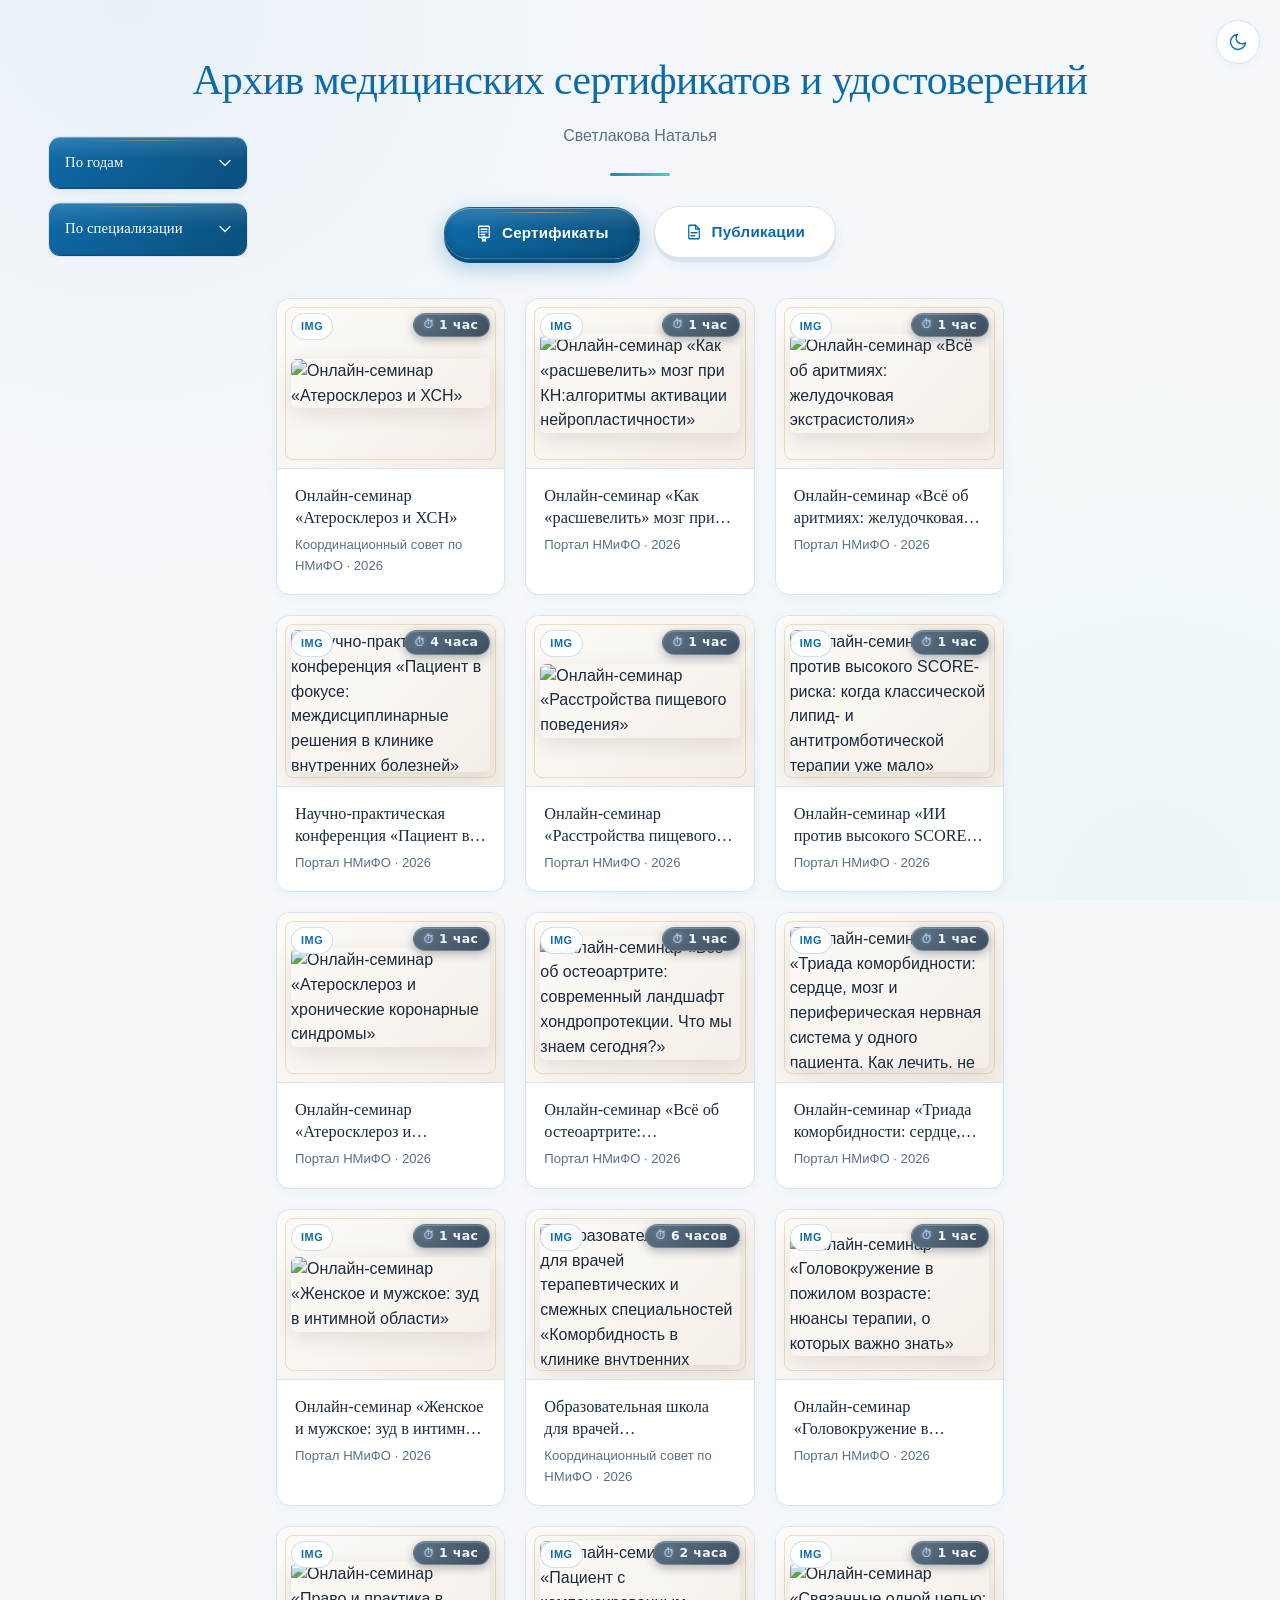
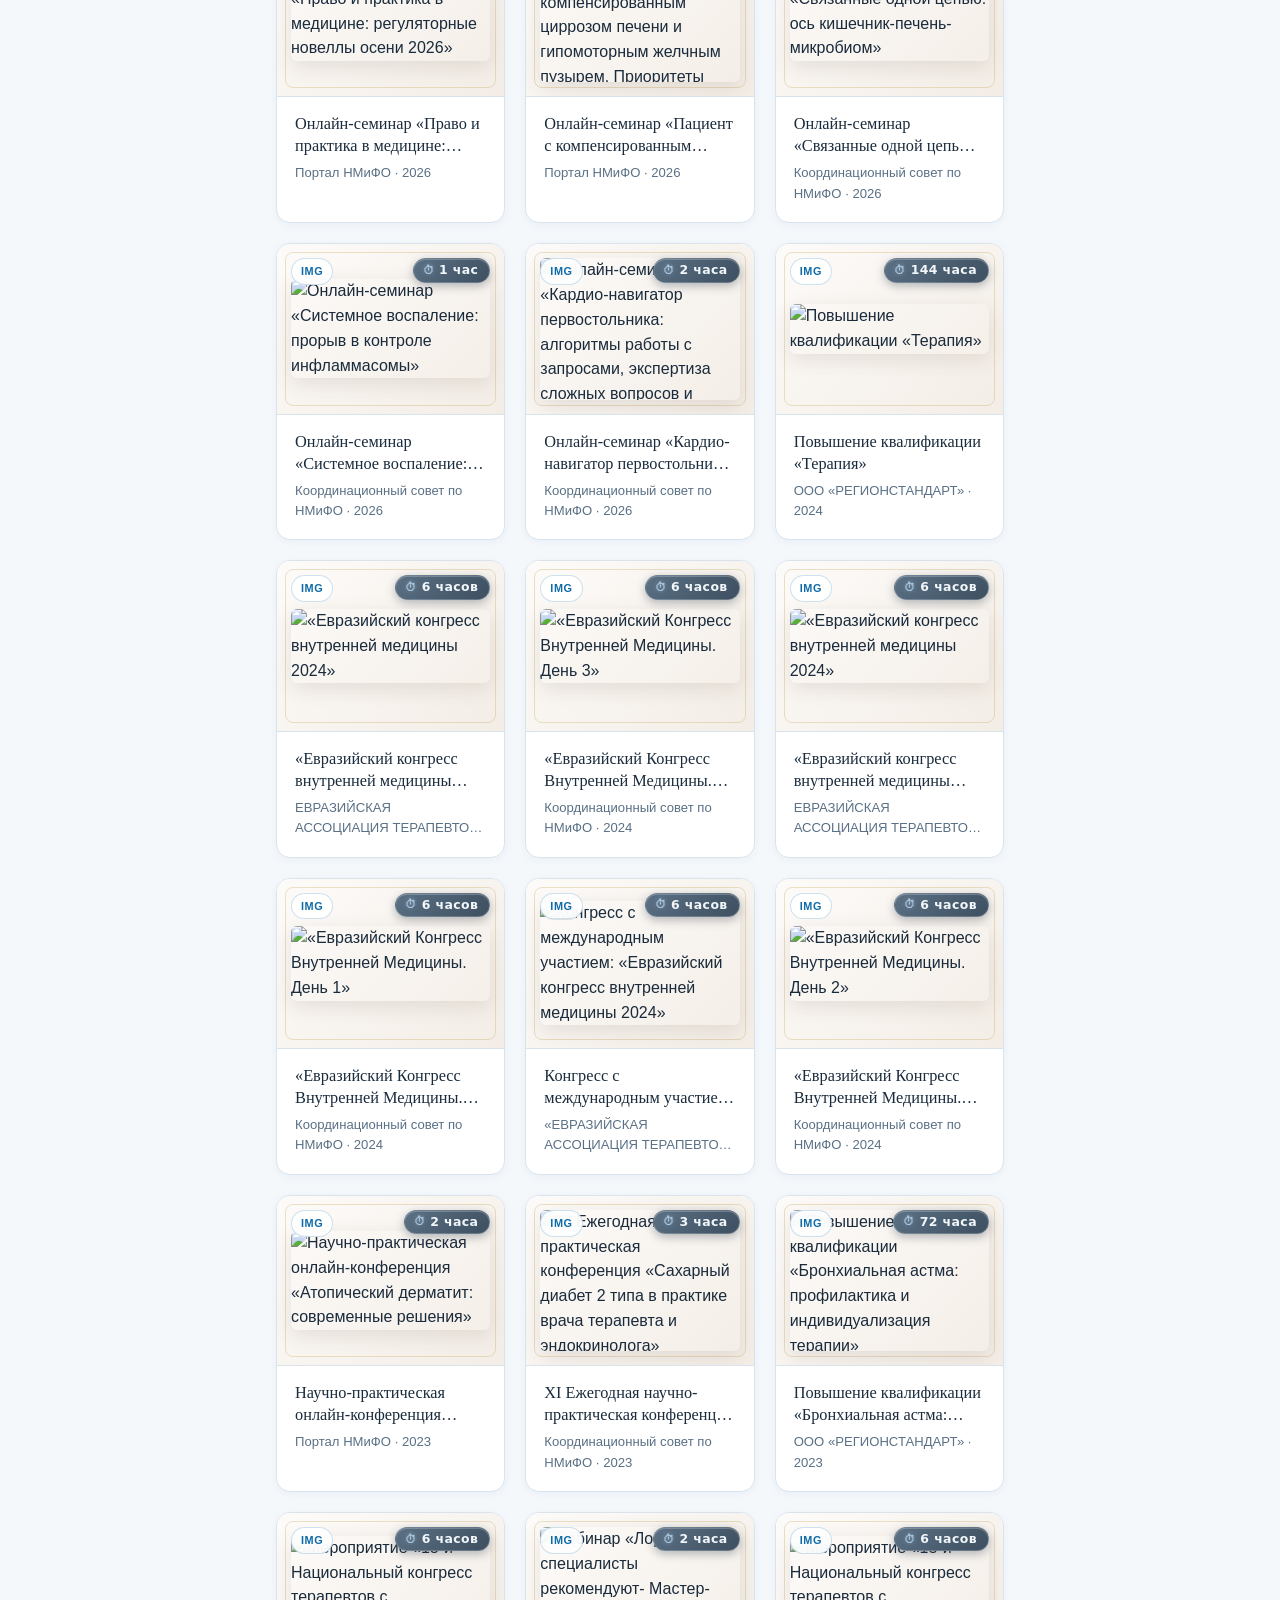
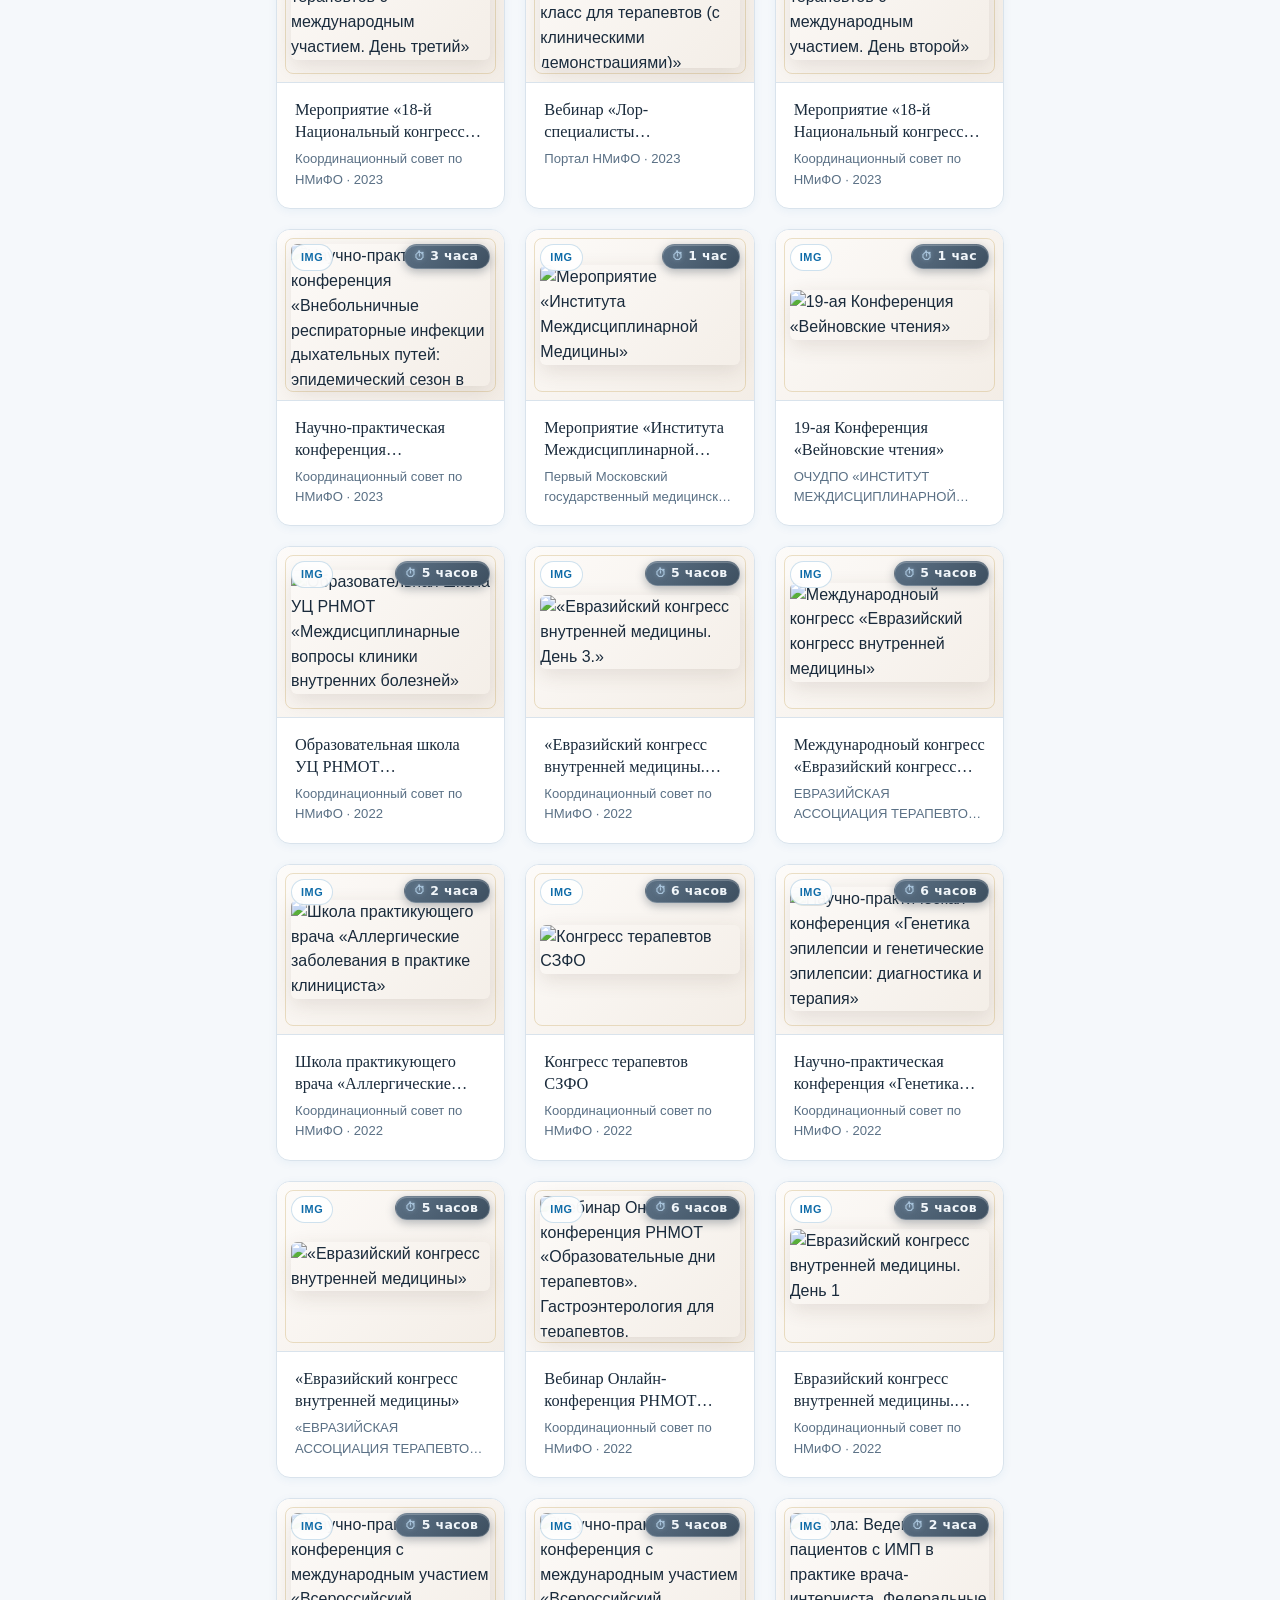
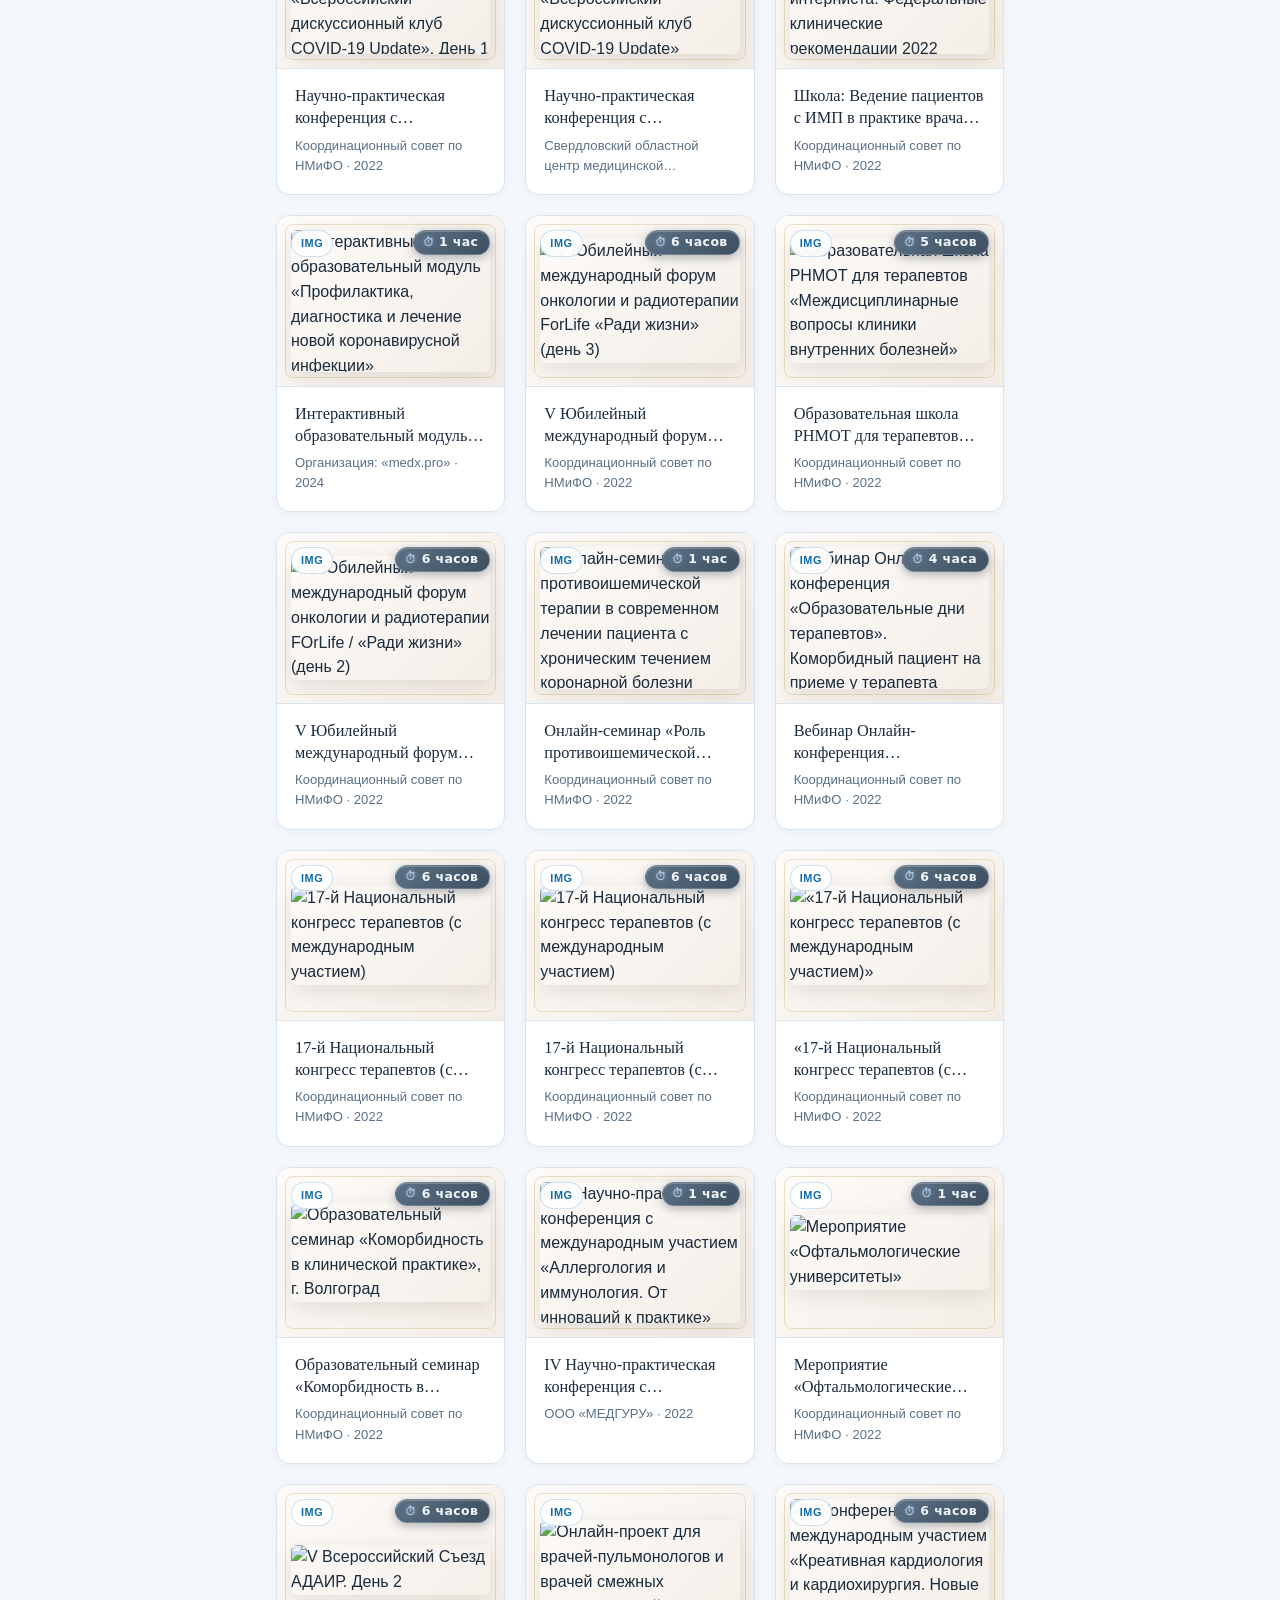
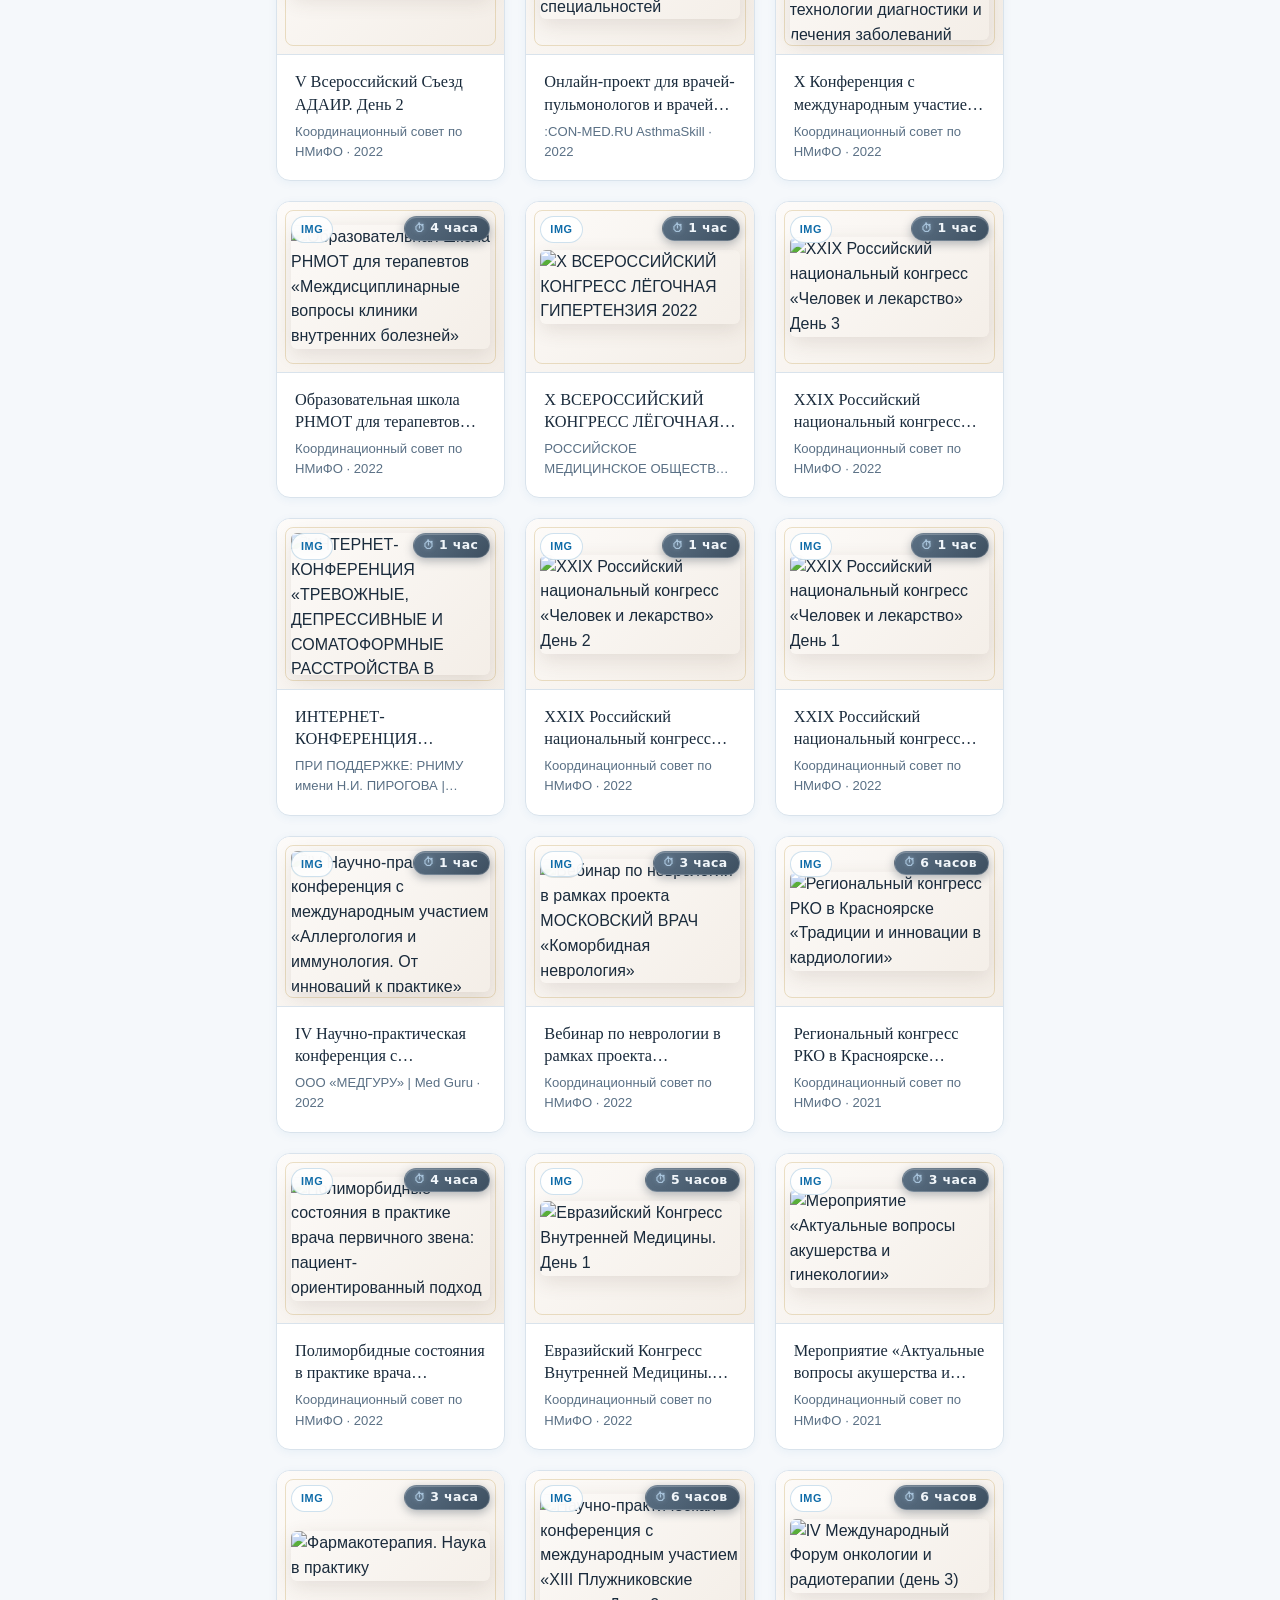
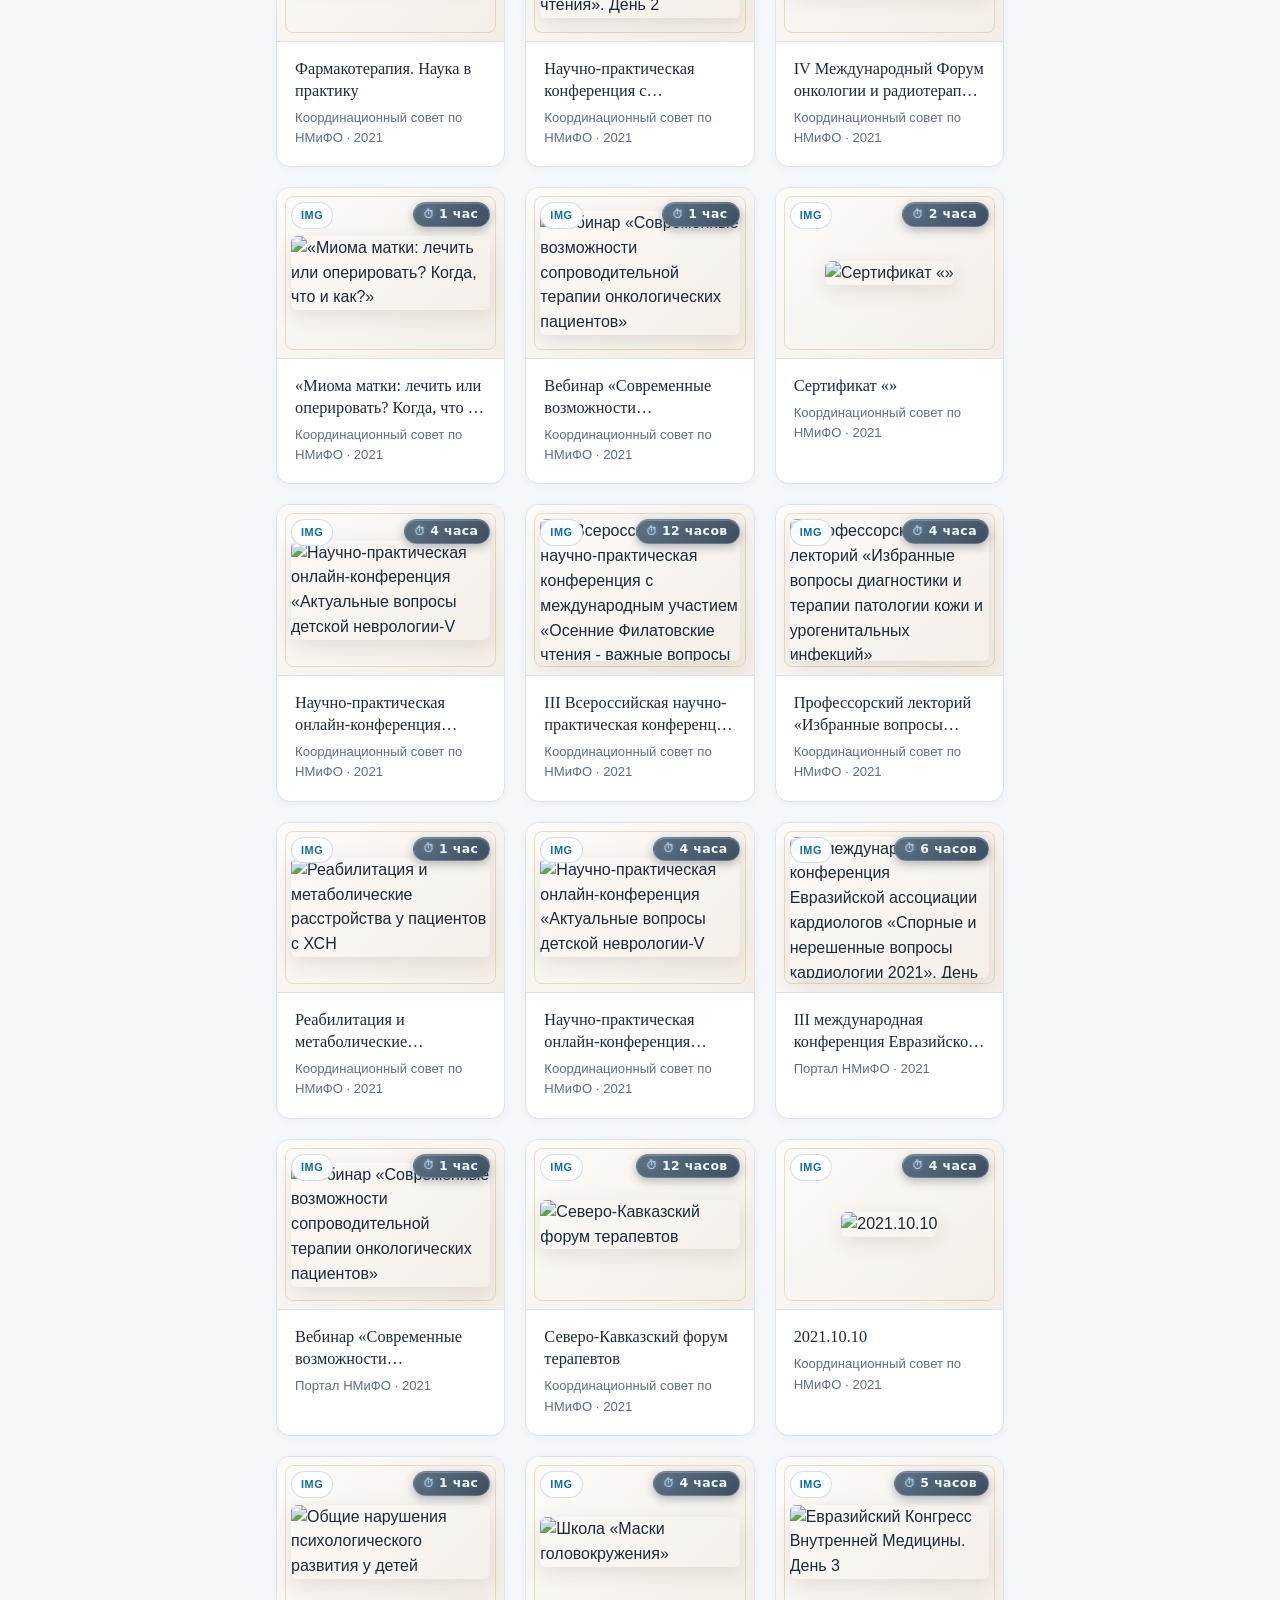
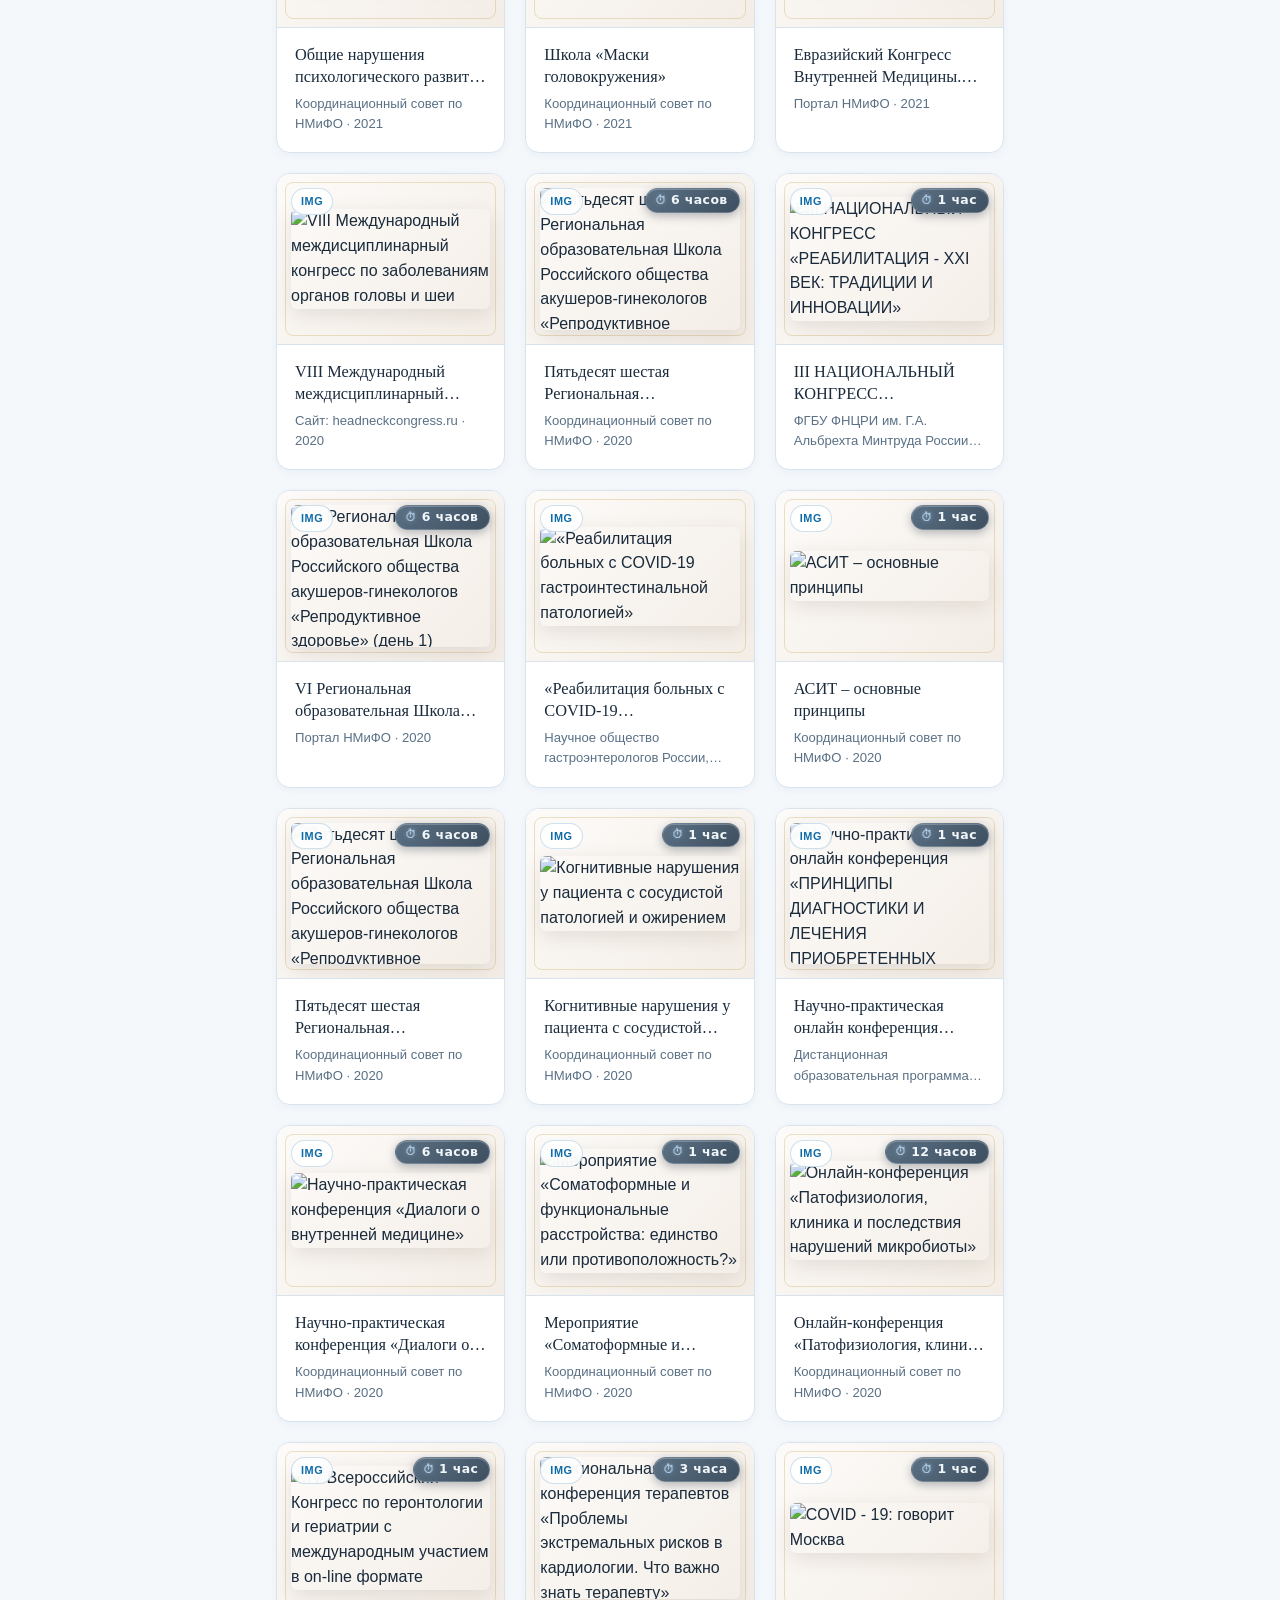
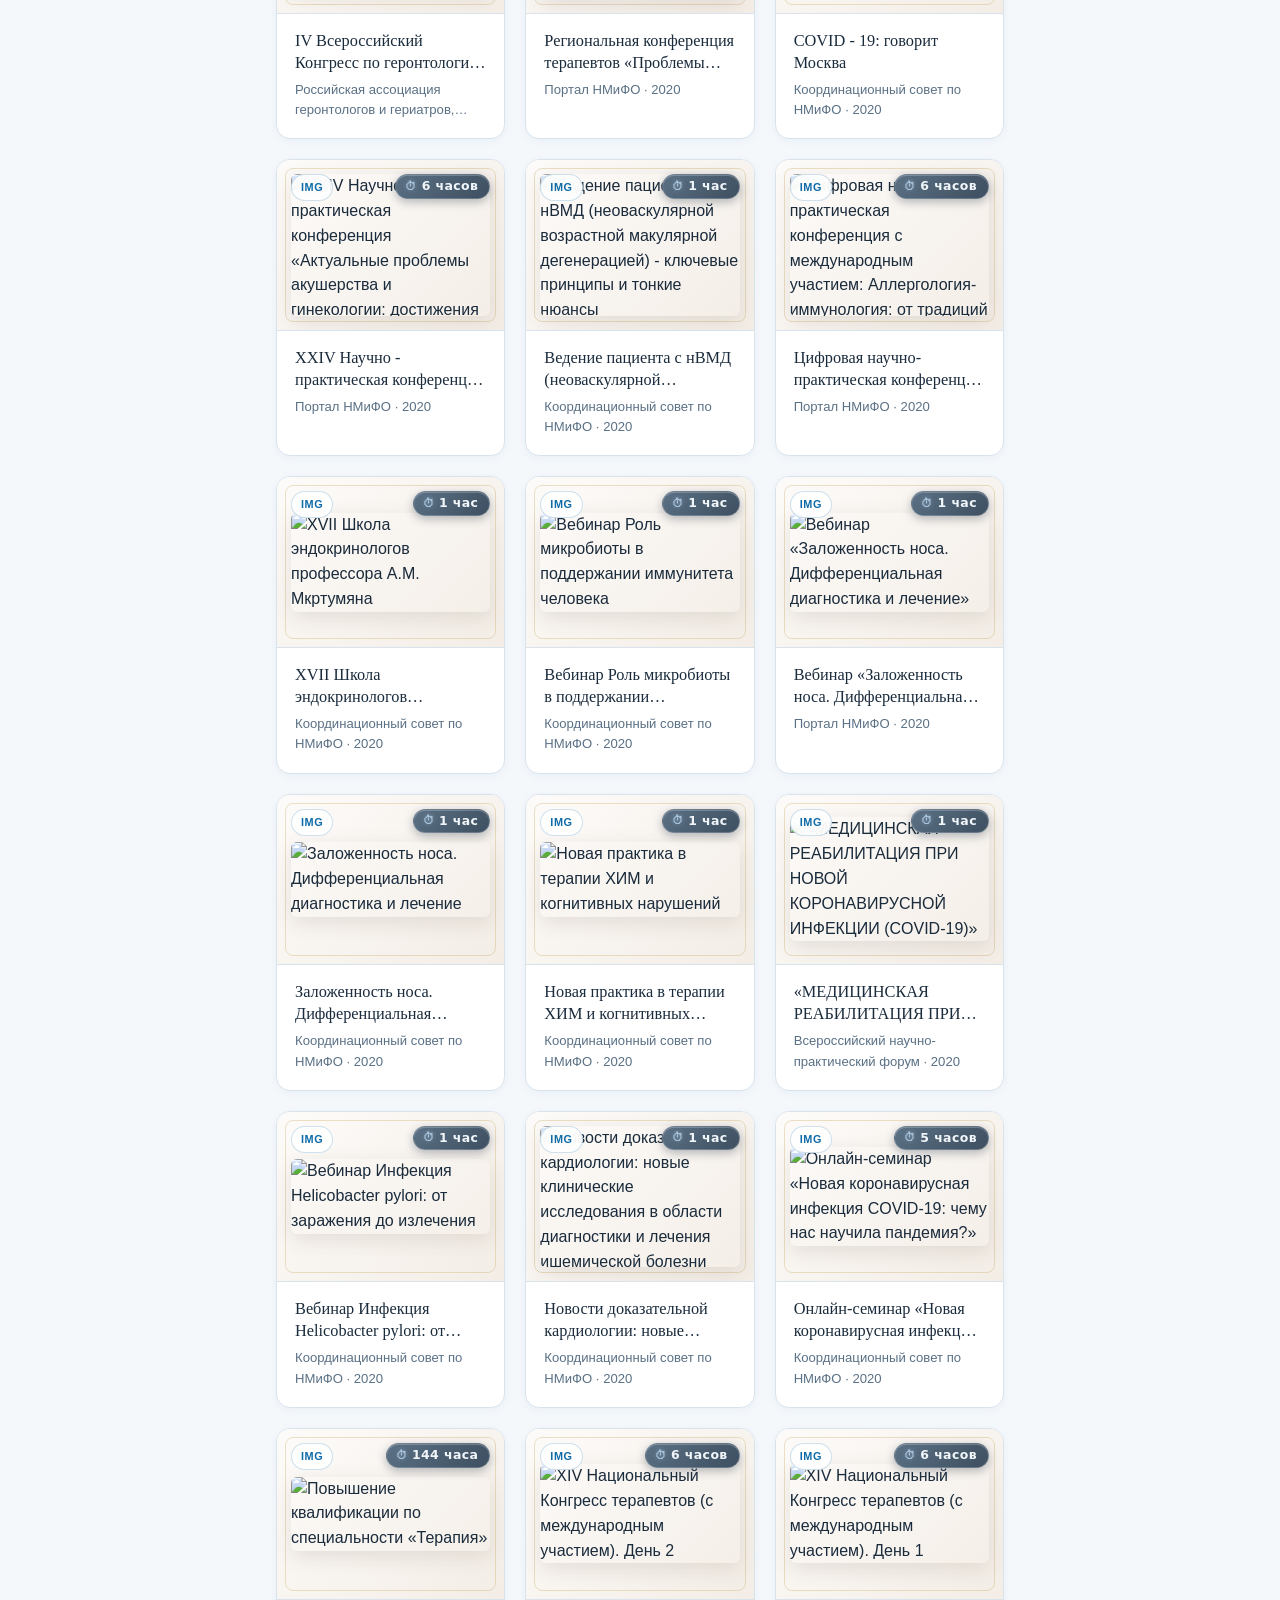
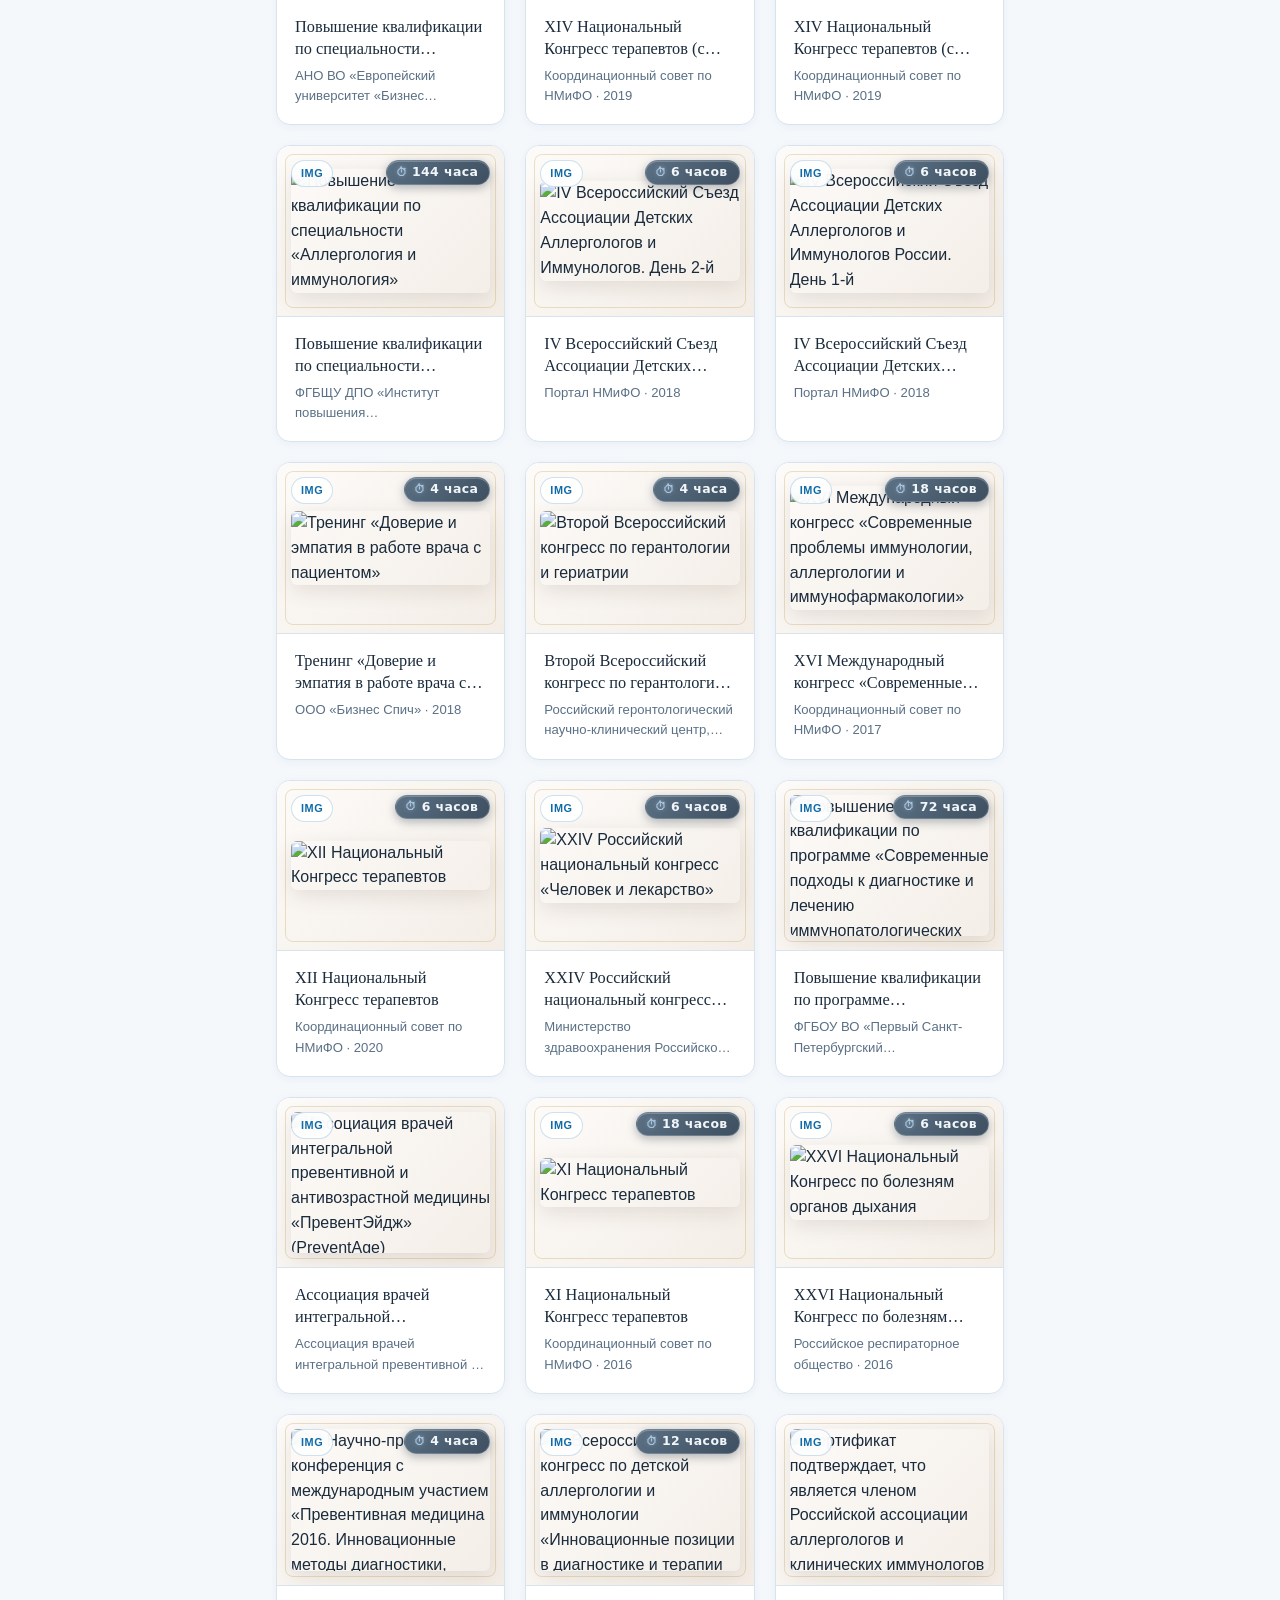
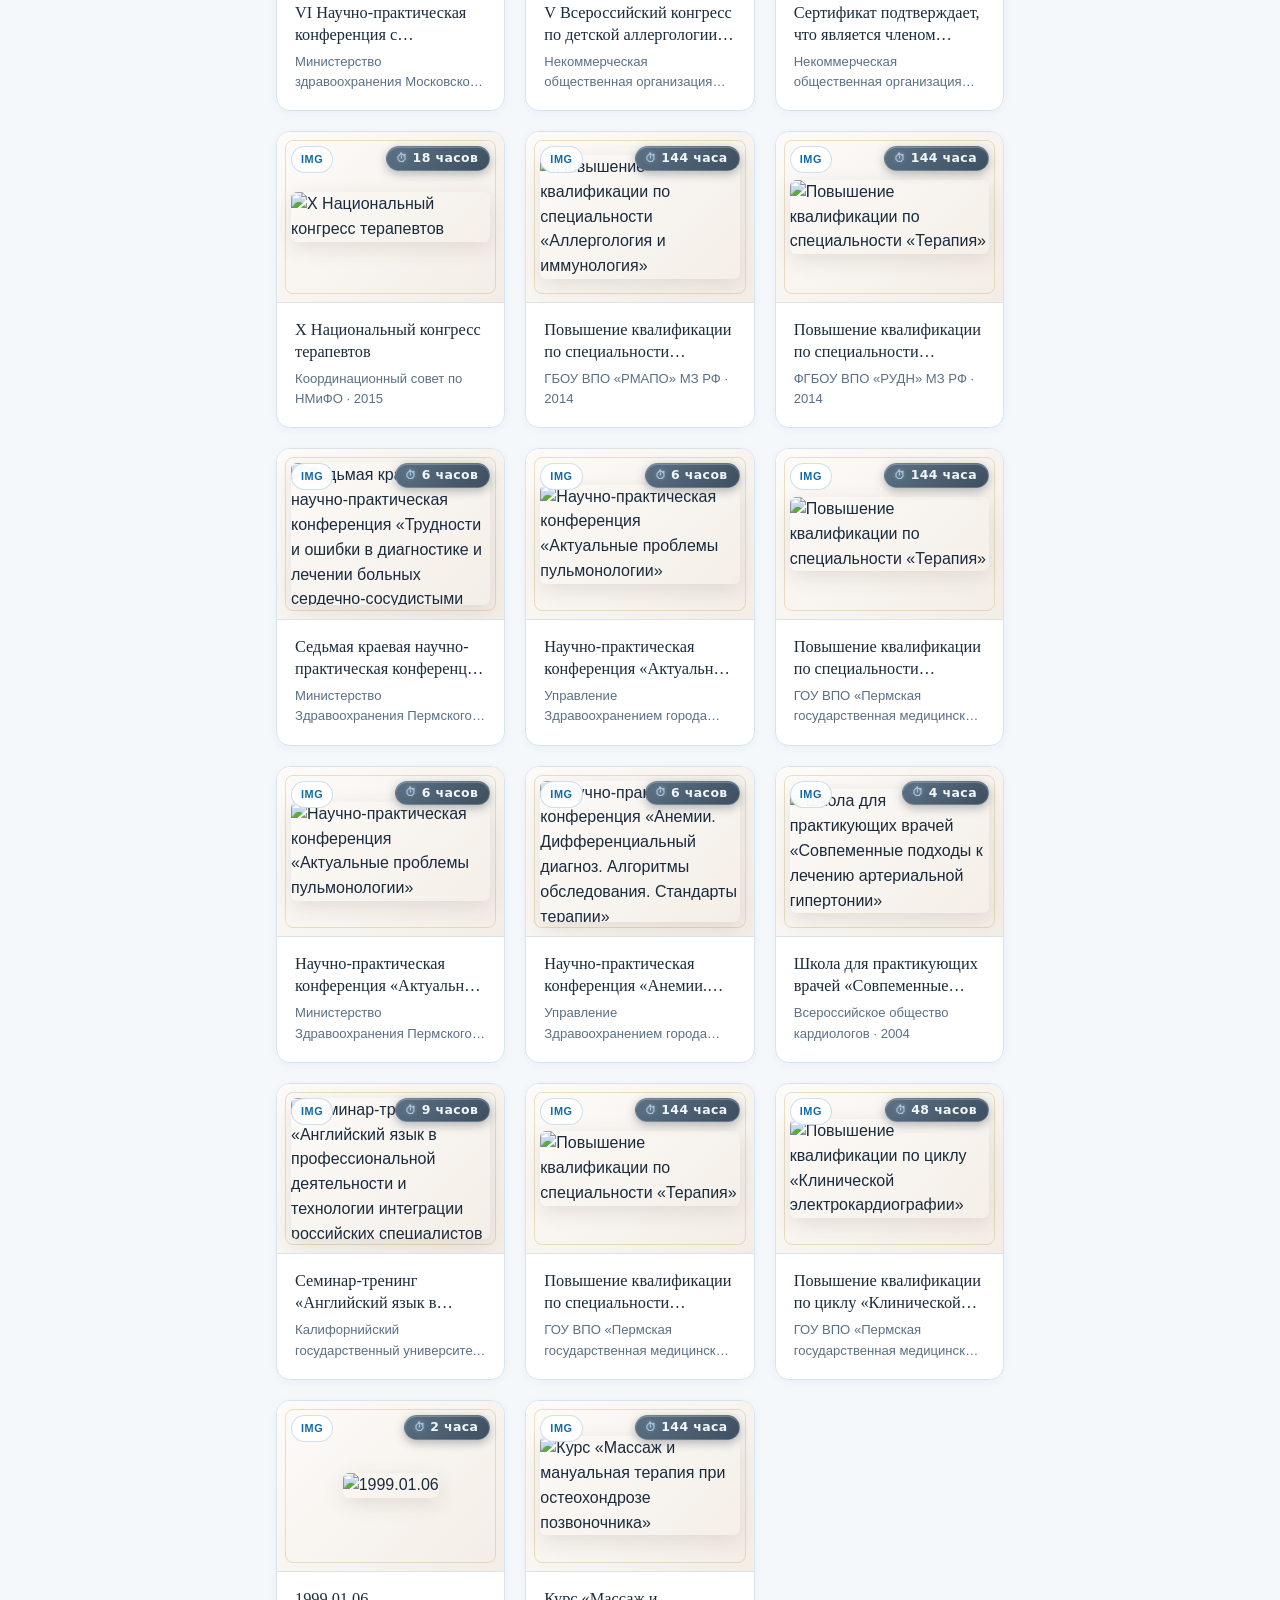
==== commit e4ccfa7d: "deploy: NatalyaSvetlakova/medical-certificates@d57bfce9ae25857bec79e7511df060a509719f55" ====
--- a/index.html
+++ b/index.html
@@ -2230,9 +2230,13 @@
 
     // Красивые названия: имя файла без расширения → что показывать
     const TITLES = {
+      '2026.05.10': 'Онлайн-семинар «PRO-АГ и аритмогенез: факторы риска и агрессивное ремоделирование»',
+      '2026.01.10': 'Онлайн-семинар «PRO-АГ у молодых: ловушки низкого риска и тактика защиты»',
+      '2026.16.09': 'Онлайн-семинар «Микробиом и иммунитет: практические рекомендации фармконсультирования»',
+      '2026.30.09(1)': 'Онлайн-семинар «Переосмысление метаболического синдрома - от диагностики к стратегиям профилактики и лечения: вектор Российского национального конгресса кардиологов 2026»',
       '2026.26.09': 'Научно-практическая конференция «Пациент в фокусе: междисциплинарные решения в клинике внутренних болезней»',
       '2026.29.09': 'Онлайн-семинар «Как «расшевелить» мозг при КН:алгоритмы активации нейропластичности»',
-      '2026.31.08': 'Мероприятие «Атеросклероз и ХСН»',
+      '2026.31.08': 'Онлайн-семинар «Атеросклероз и ХСН»',
       '2026.28.09': 'Онлайн-семинар «Всё об аритмиях: желудочковая экстрасистолия»',
       '2026.24.09': 'Онлайн-семинар «Расстройства пищевого поведения»',
       '2026.22.09': 'Онлайн-семинар «ИИ против высокого SCORE-риска: когда классической липид- и антитромботической терапии уже мало»',
@@ -2244,9 +2248,9 @@
       '2026.10.09': 'Онлайн-семинар «Головокружение в пожилом возрасте: нюансы терапии, о которых важно знать»',
       '2026.09.09': 'Онлайн-семинар «Право и практика в медицине: регуляторные новеллы осени 2026»',
       '2026.08.09': 'Онлайн-семинар «Пациент с компенсированным циррозом печени и гипомоторным желчным пузырем. Приоритеты терапии»',
-      '2026.07.09': 'Мероприятие «Связанные одной цепью: ось кишечник-печень-микробиом»',
-      '2026.03.09': 'Мероприятие «Системное воспаление: прорыв в контроле инфламмасомы»',
-      '2026.02.09': 'Мероприятие «Кардио-навигатор первостольника: алгоритмы работы с запросами, экспертиза сложных вопросов и баланс оригинал/дженерик»',
+      '2026.07.09': 'Онлайн-семинар «Связанные одной цепью: ось кишечник-печень-микробиом»',
+      '2026.03.09': 'Онлайн-семинар «Системное воспаление: прорыв в контроле инфламмасомы»',
+      '2026.02.09': 'Онлайн-семинар «Кардио-навигатор первостольника: алгоритмы работы с запросами, экспертиза сложных вопросов и баланс оригинал/дженерик»',
       '2024.05.04': '«Евразийский конгресс внутренней медицины 2024»',
       '2024.04.05': '«Евразийский Конгресс Внутренней Медицины. День 3»',
       '2024.01.04': '«Евразийский Конгресс Внутренней Медицины. День 2»',
@@ -2383,6 +2387,10 @@
 
     // Метаданные: имя файла без расширения → «кто выдал · год»
     const META = {
+      '2026.05.10': 'Портал НМиФО · 2026',
+      '2026.01.10': 'Портал НМиФО · 2026',
+      '2026.30.09(1)': 'Портал НМиФО · 2026',
+      '2026.16.09': 'Портал НМиФО · 2026',
       '2026.26.09': 'Портал НМиФО · 2026',
       '2026.29.09': 'Портал НМиФО · 2026',
       '2026.31.08': 'Координационный совет по НМиФО · 2026',
@@ -2536,6 +2544,10 @@
 
     // Часы обучения: имя файла без расширения → число часов
     const HOURS = {
+      '2026.05.10': 1,
+      '2026.01.10': 1,
+      '2026.30.09(1)': 1,
+      '2026.16.09': 2,
       '2026.26.09': 4,
       '2026.29.09': 1,
       '2026.31.08': 1,
@@ -2706,6 +2718,10 @@
     // Привязка сертификата к специальности: base-имя файла → ключ специальности
     // Если сертификата тут нет — он попадёт в «Прочее».
     const CERT_SPECIALTY = {
+      '2026.05.10': 'cardio',
+      '2026.01.10': 'cardio',
+      '2026.30.09(1)': 'cardio',
+      '2026.16.09': 'allergo',
       '2026.26.09': 'therapy',
       '2026.29.09': 'neuro',
       '2026.31.08': 'cardio',
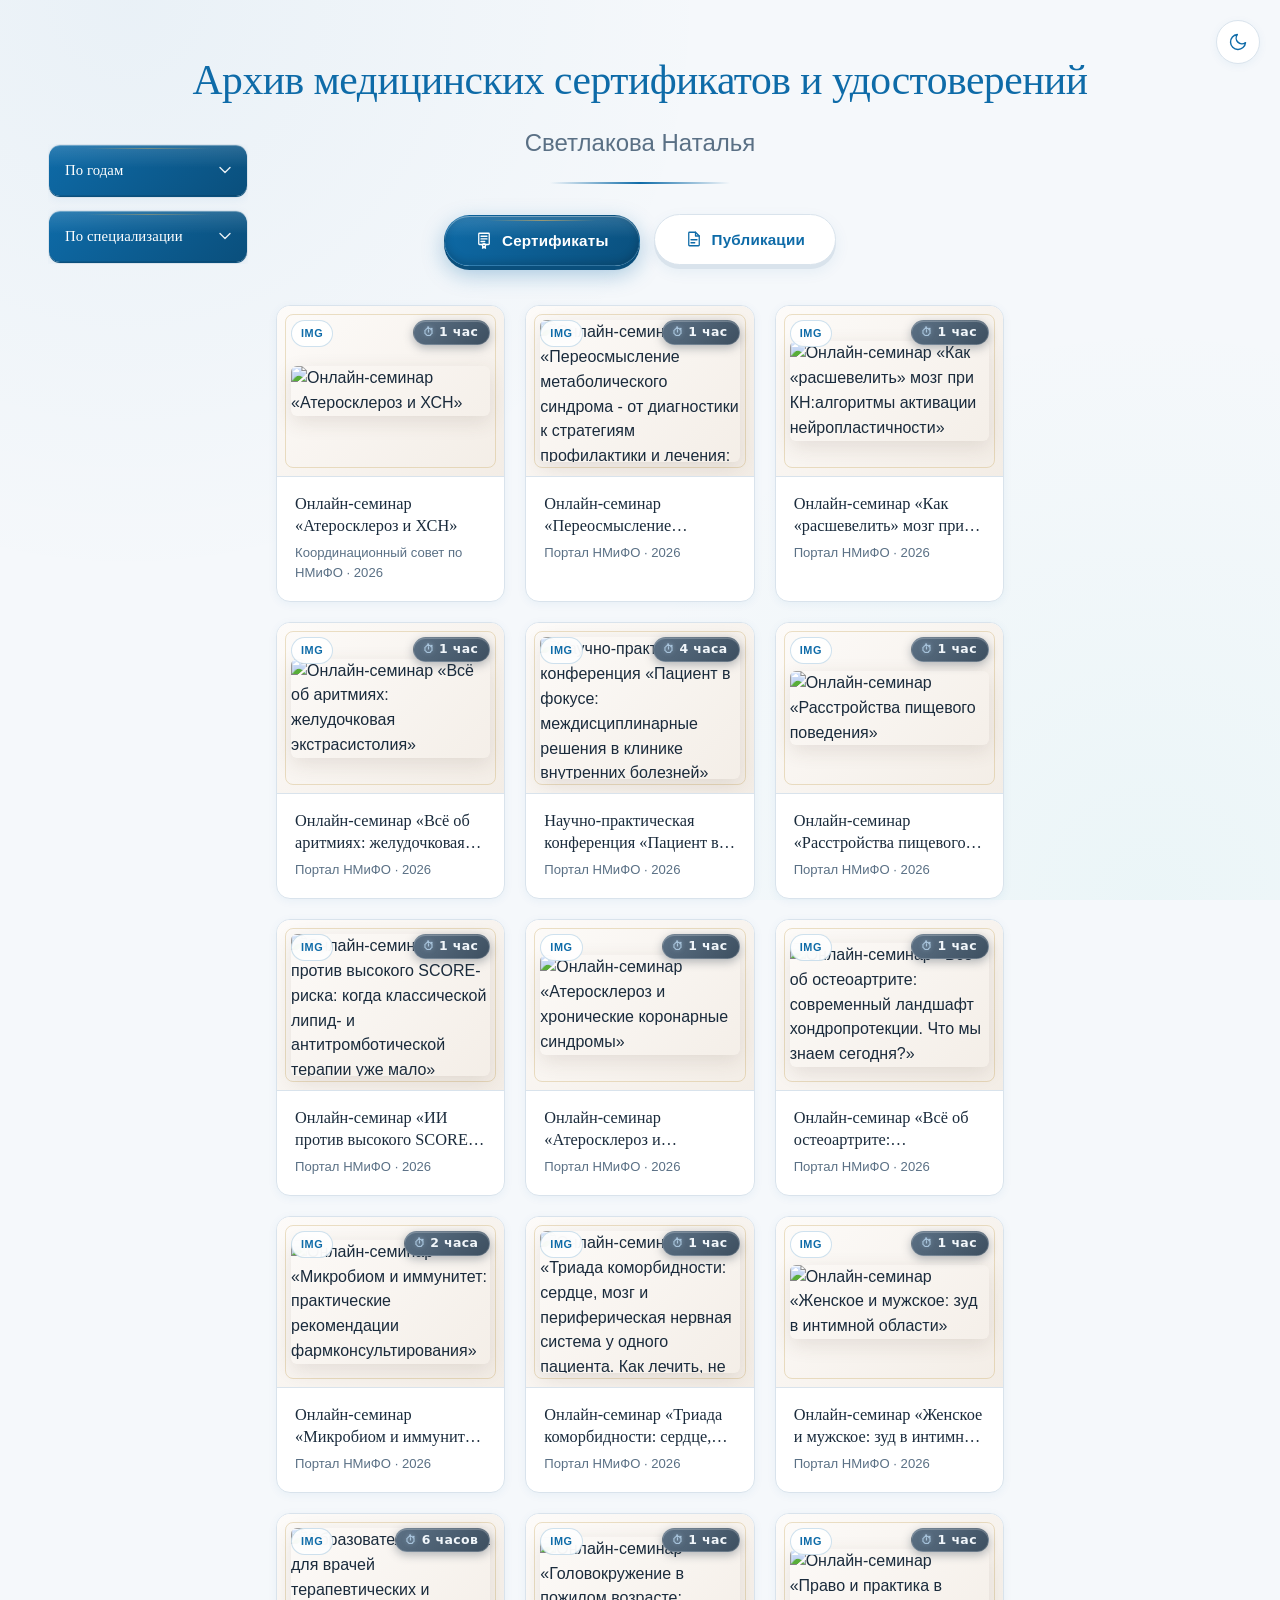
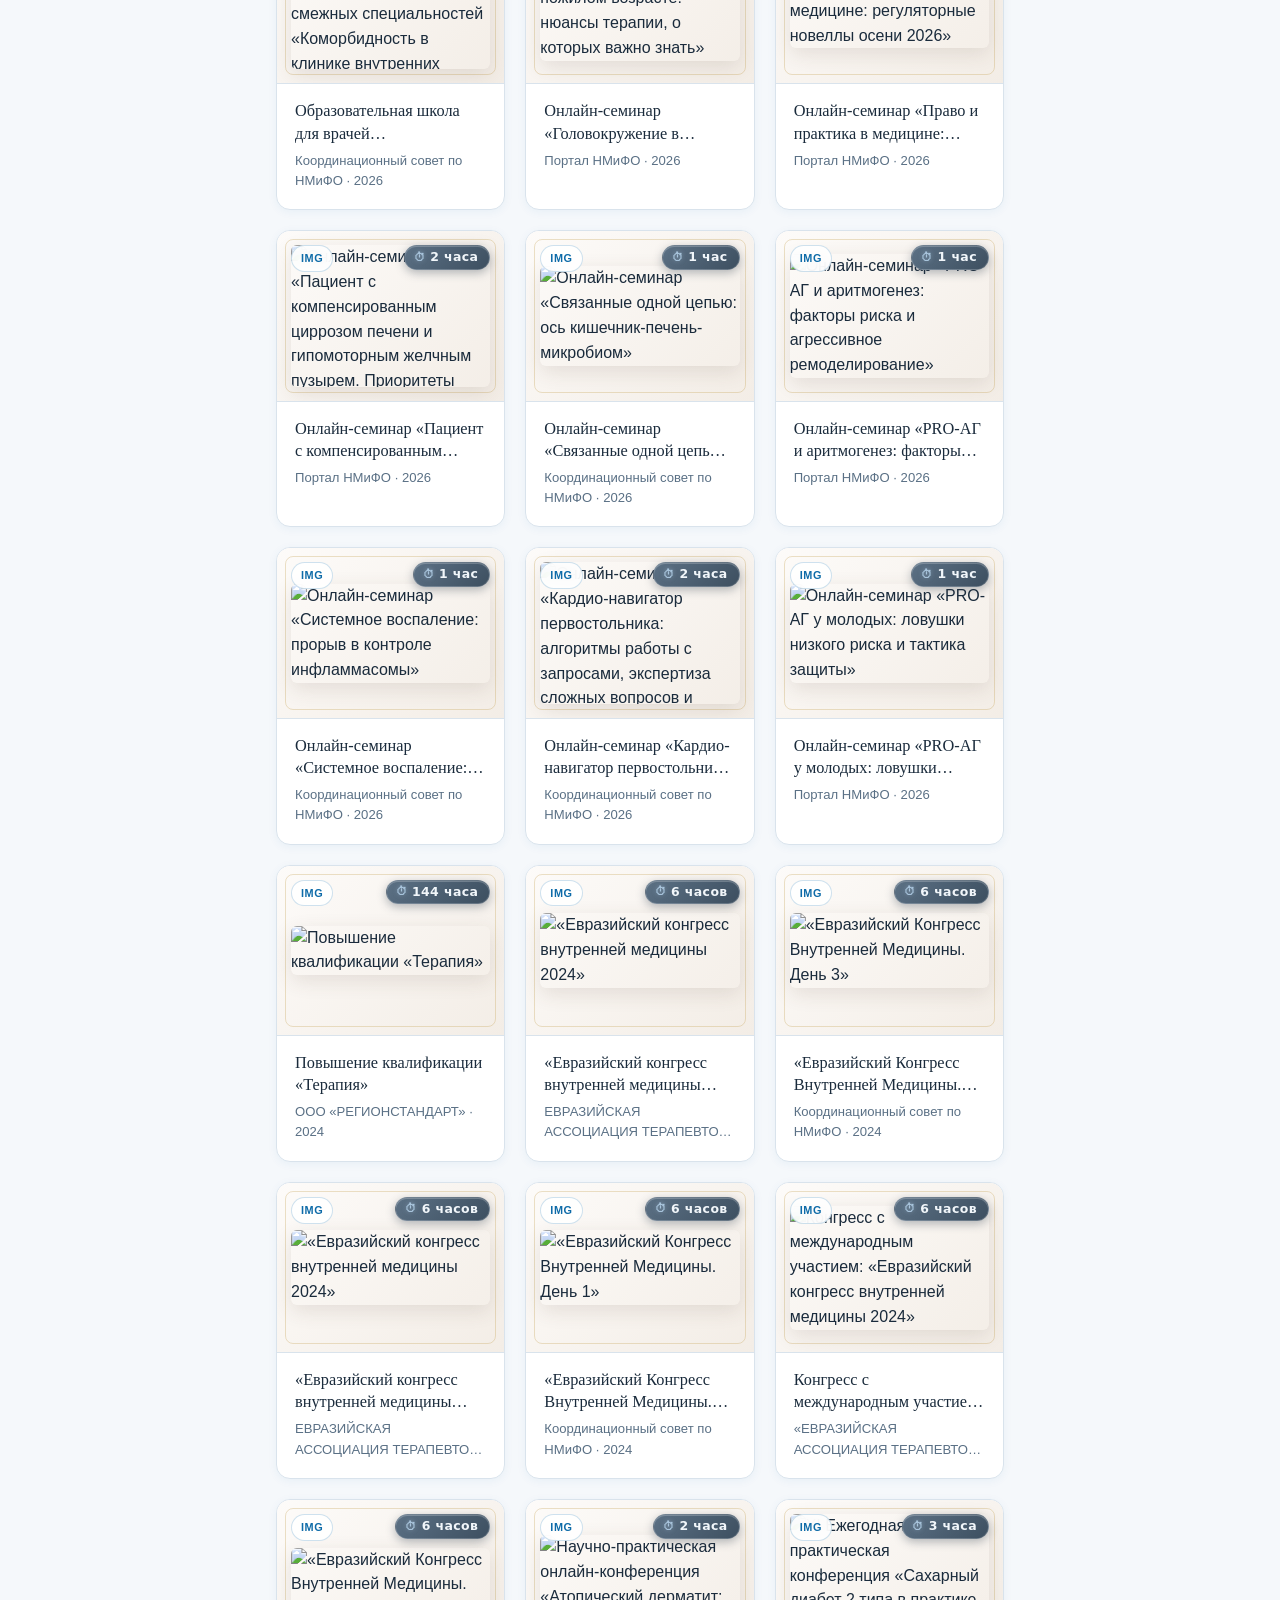
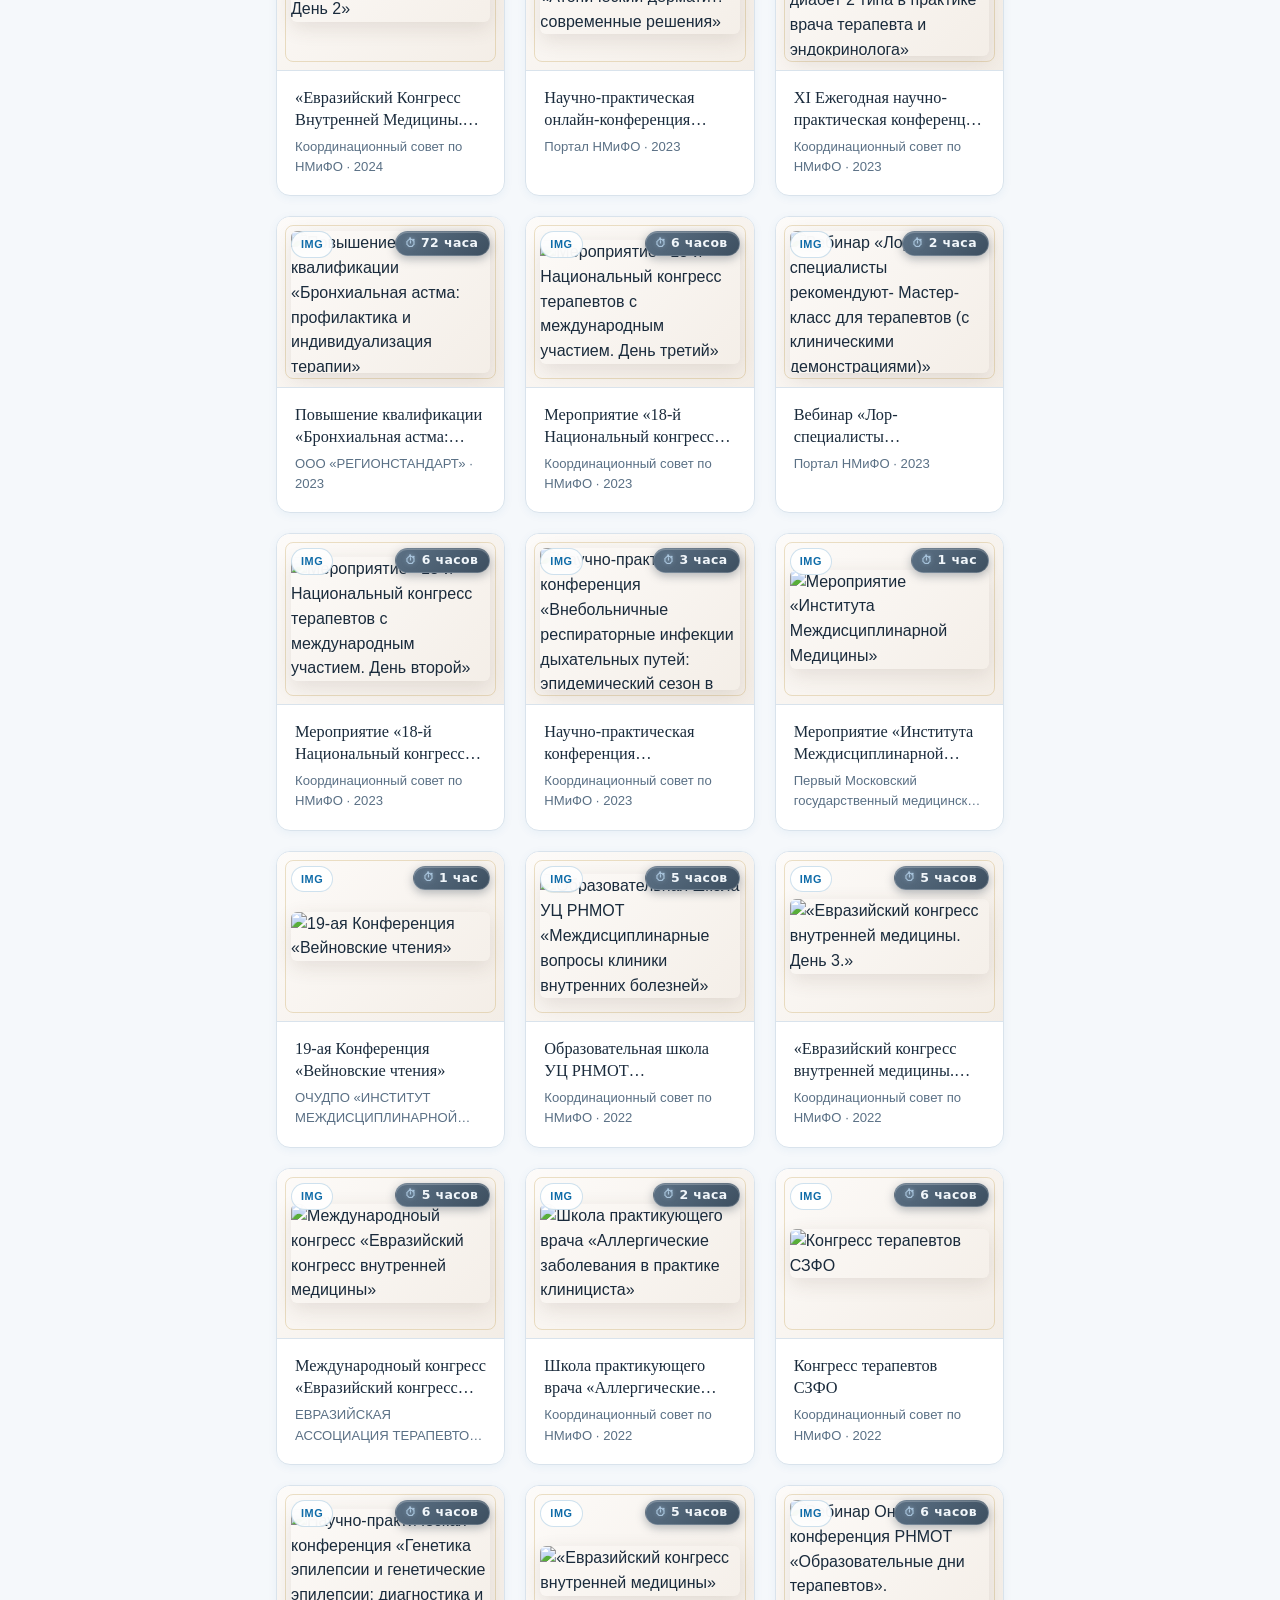
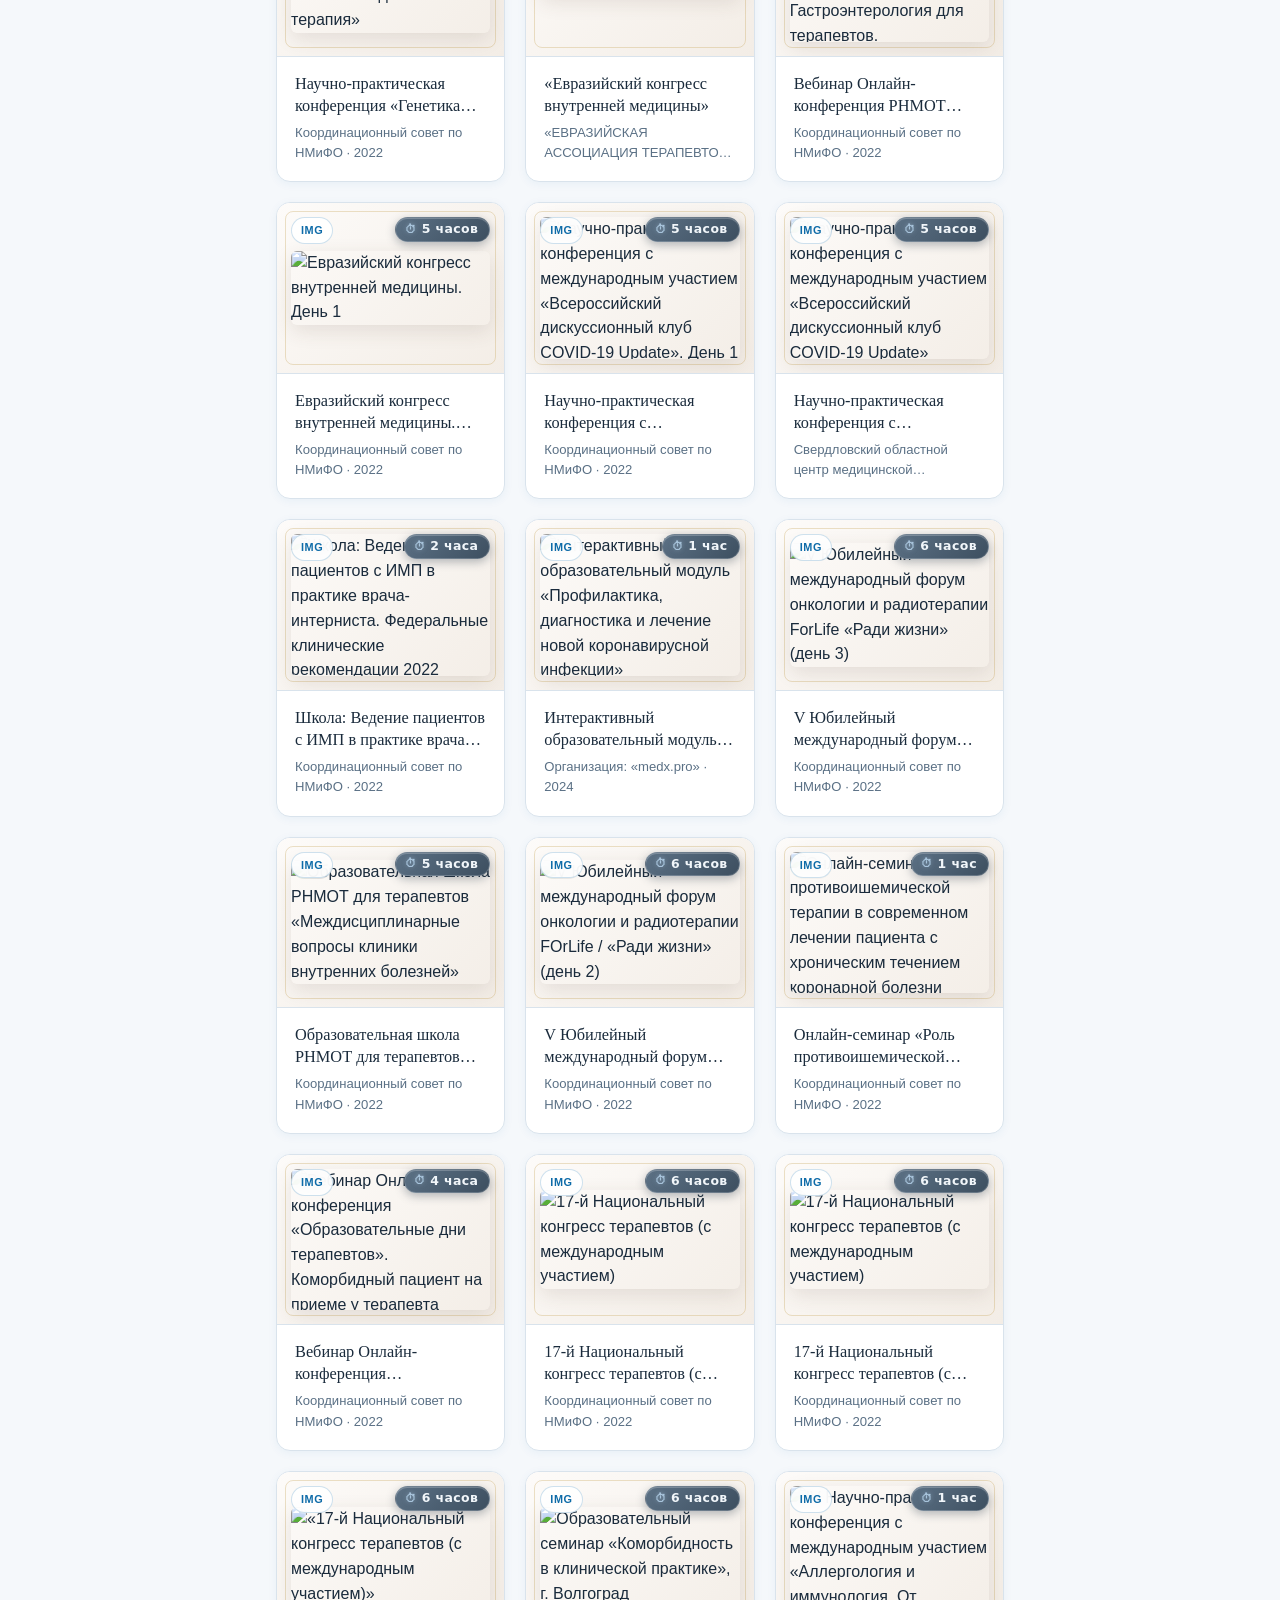
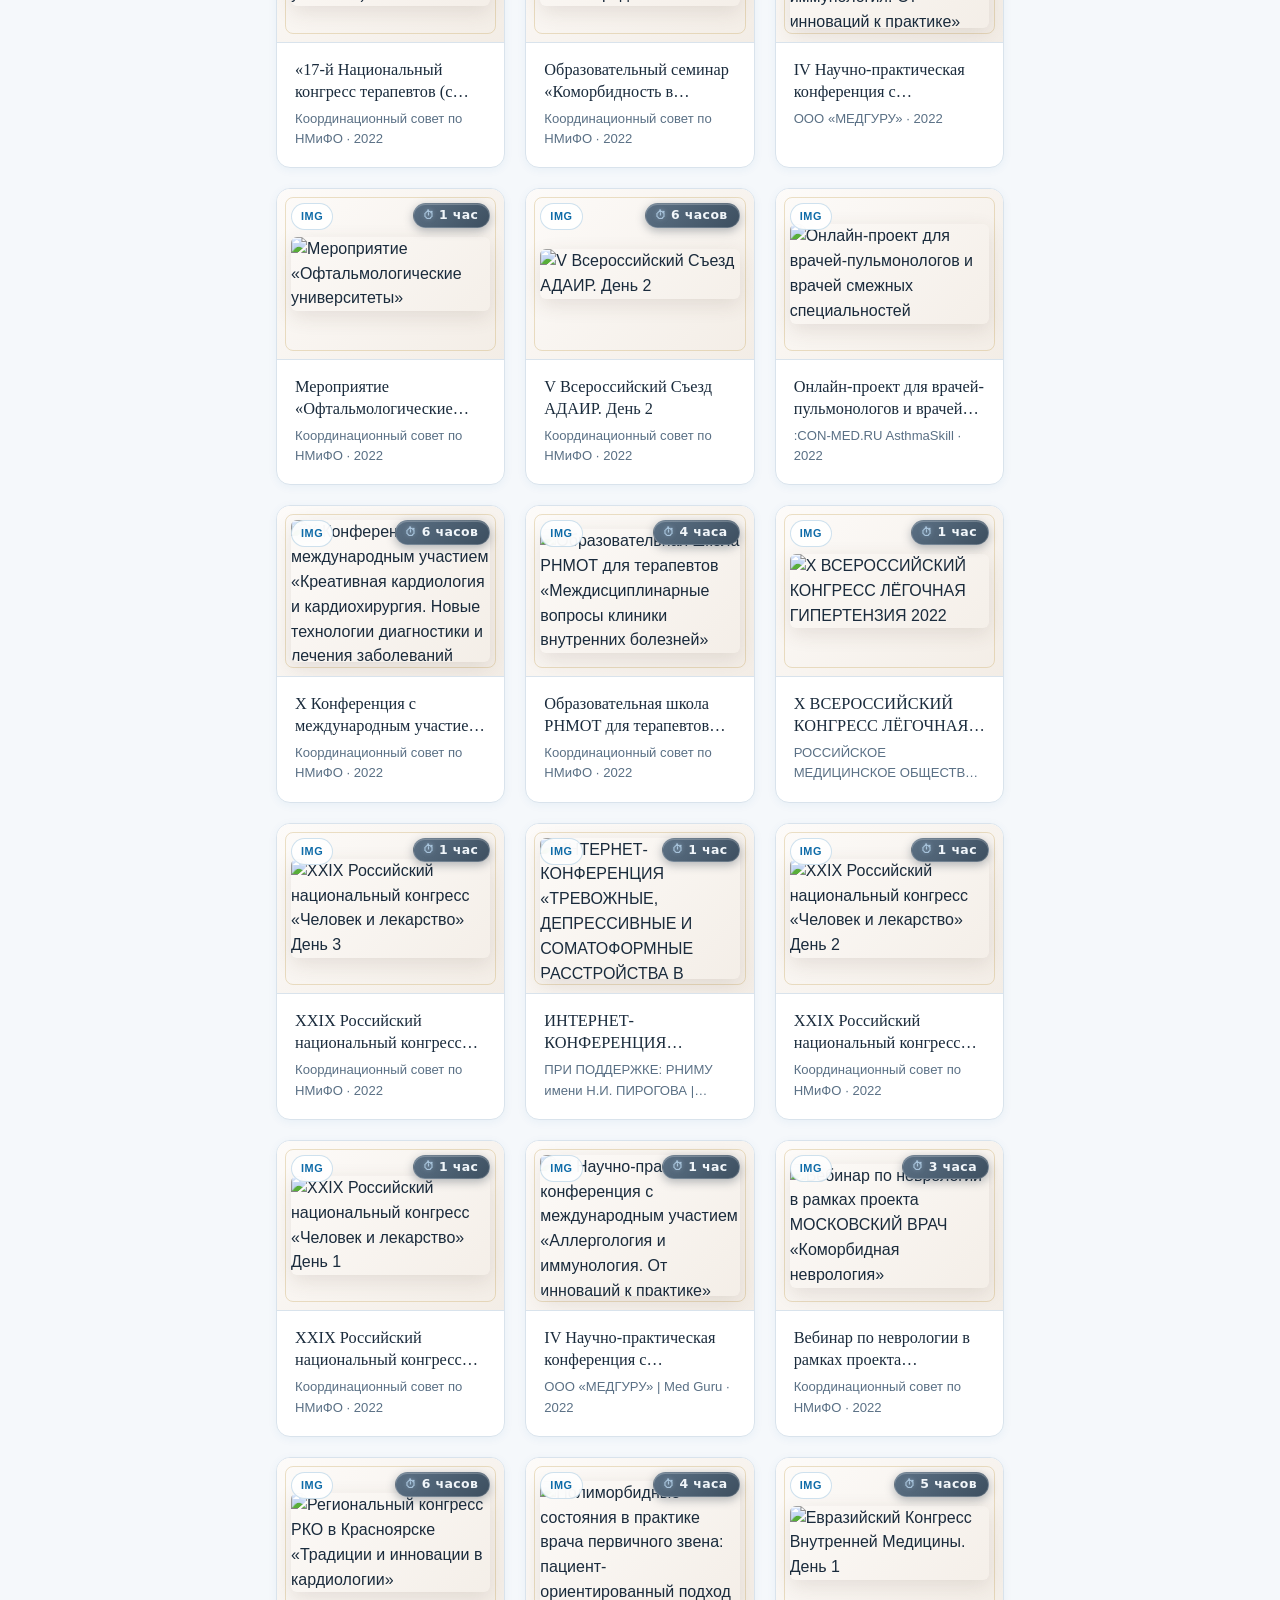
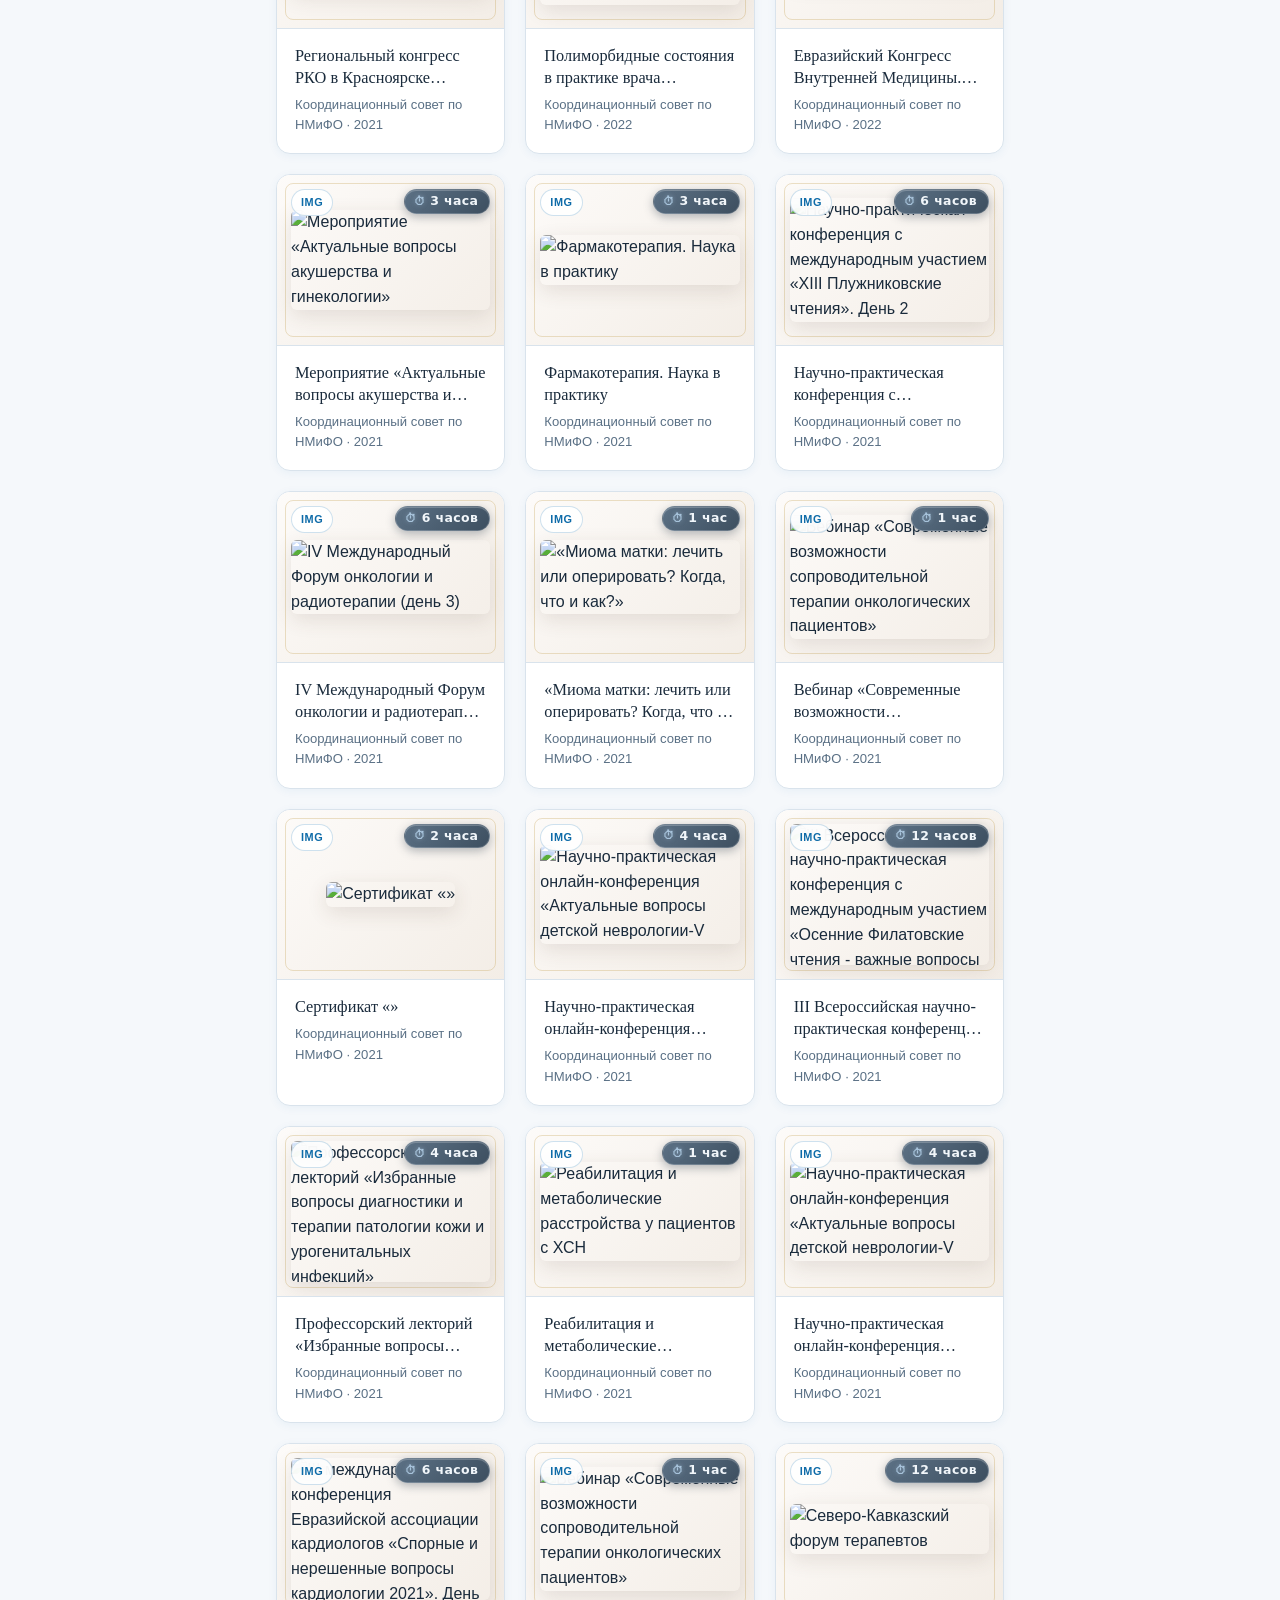
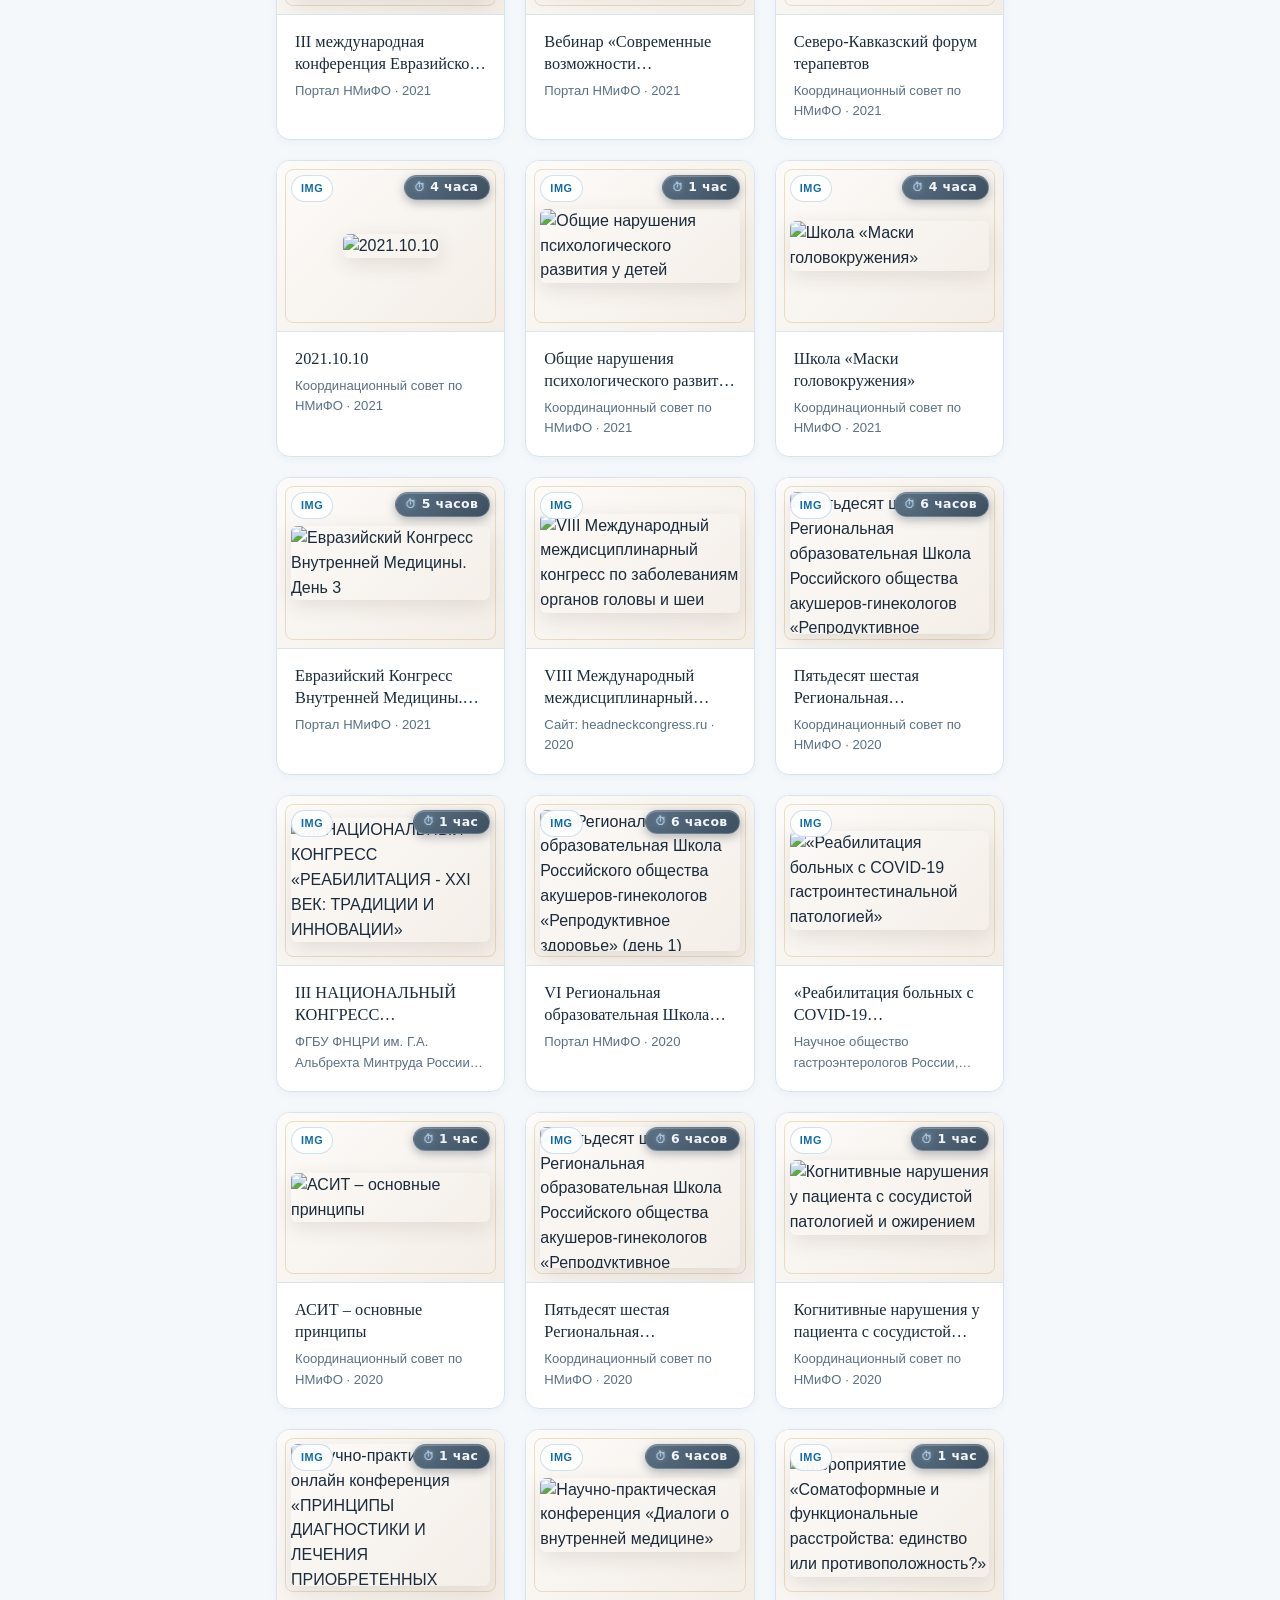
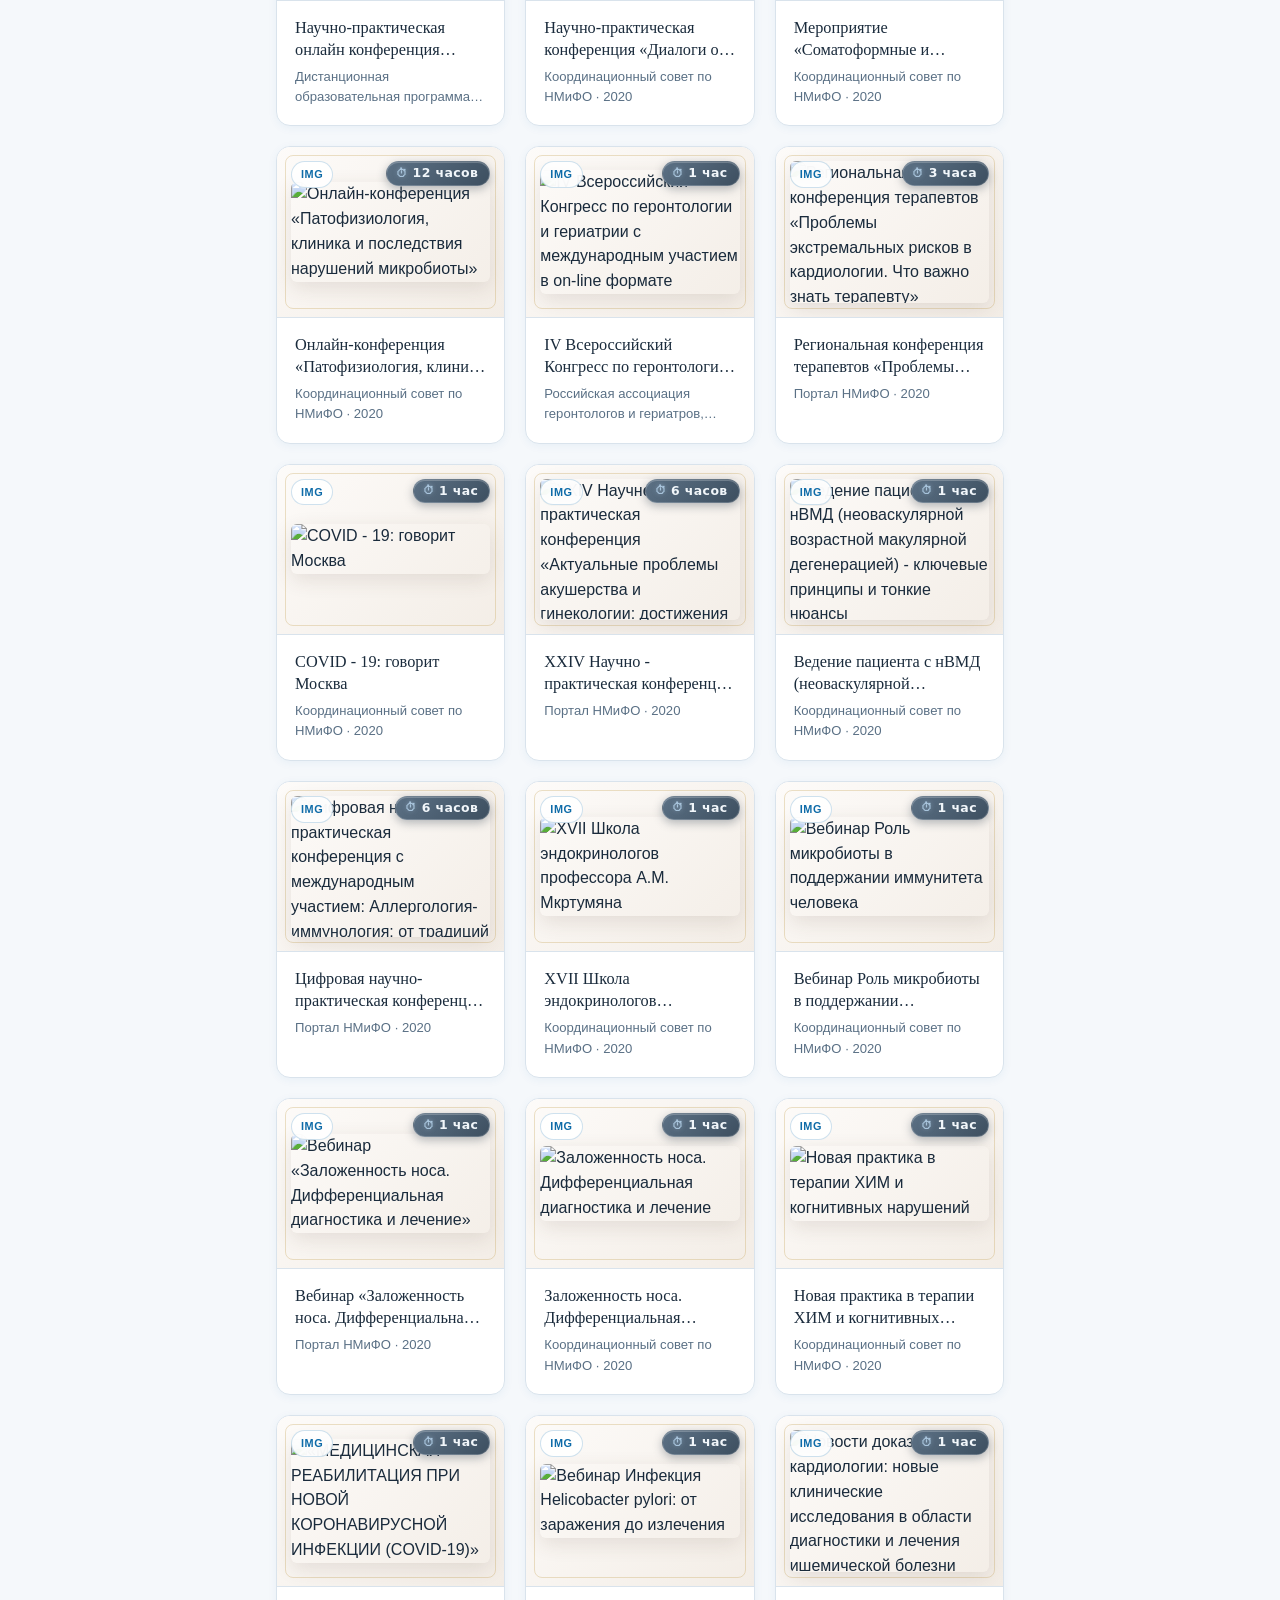
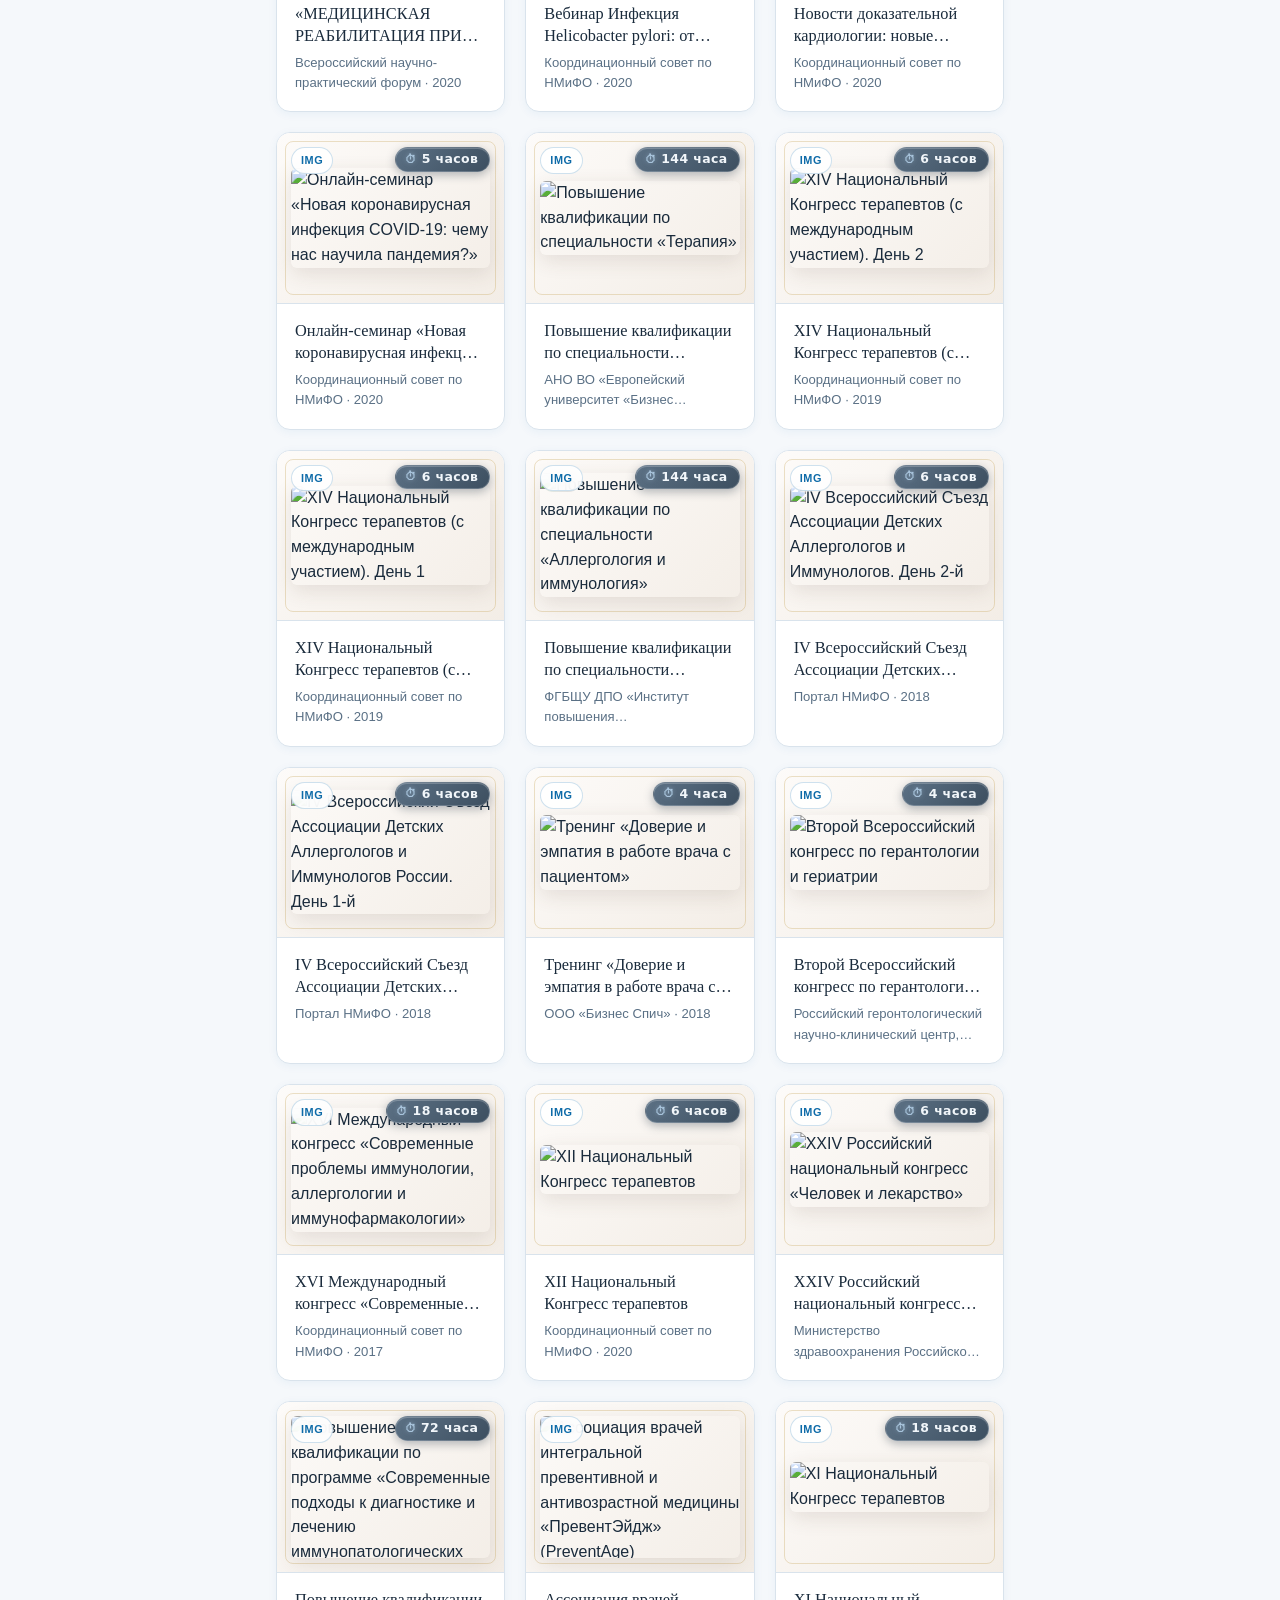
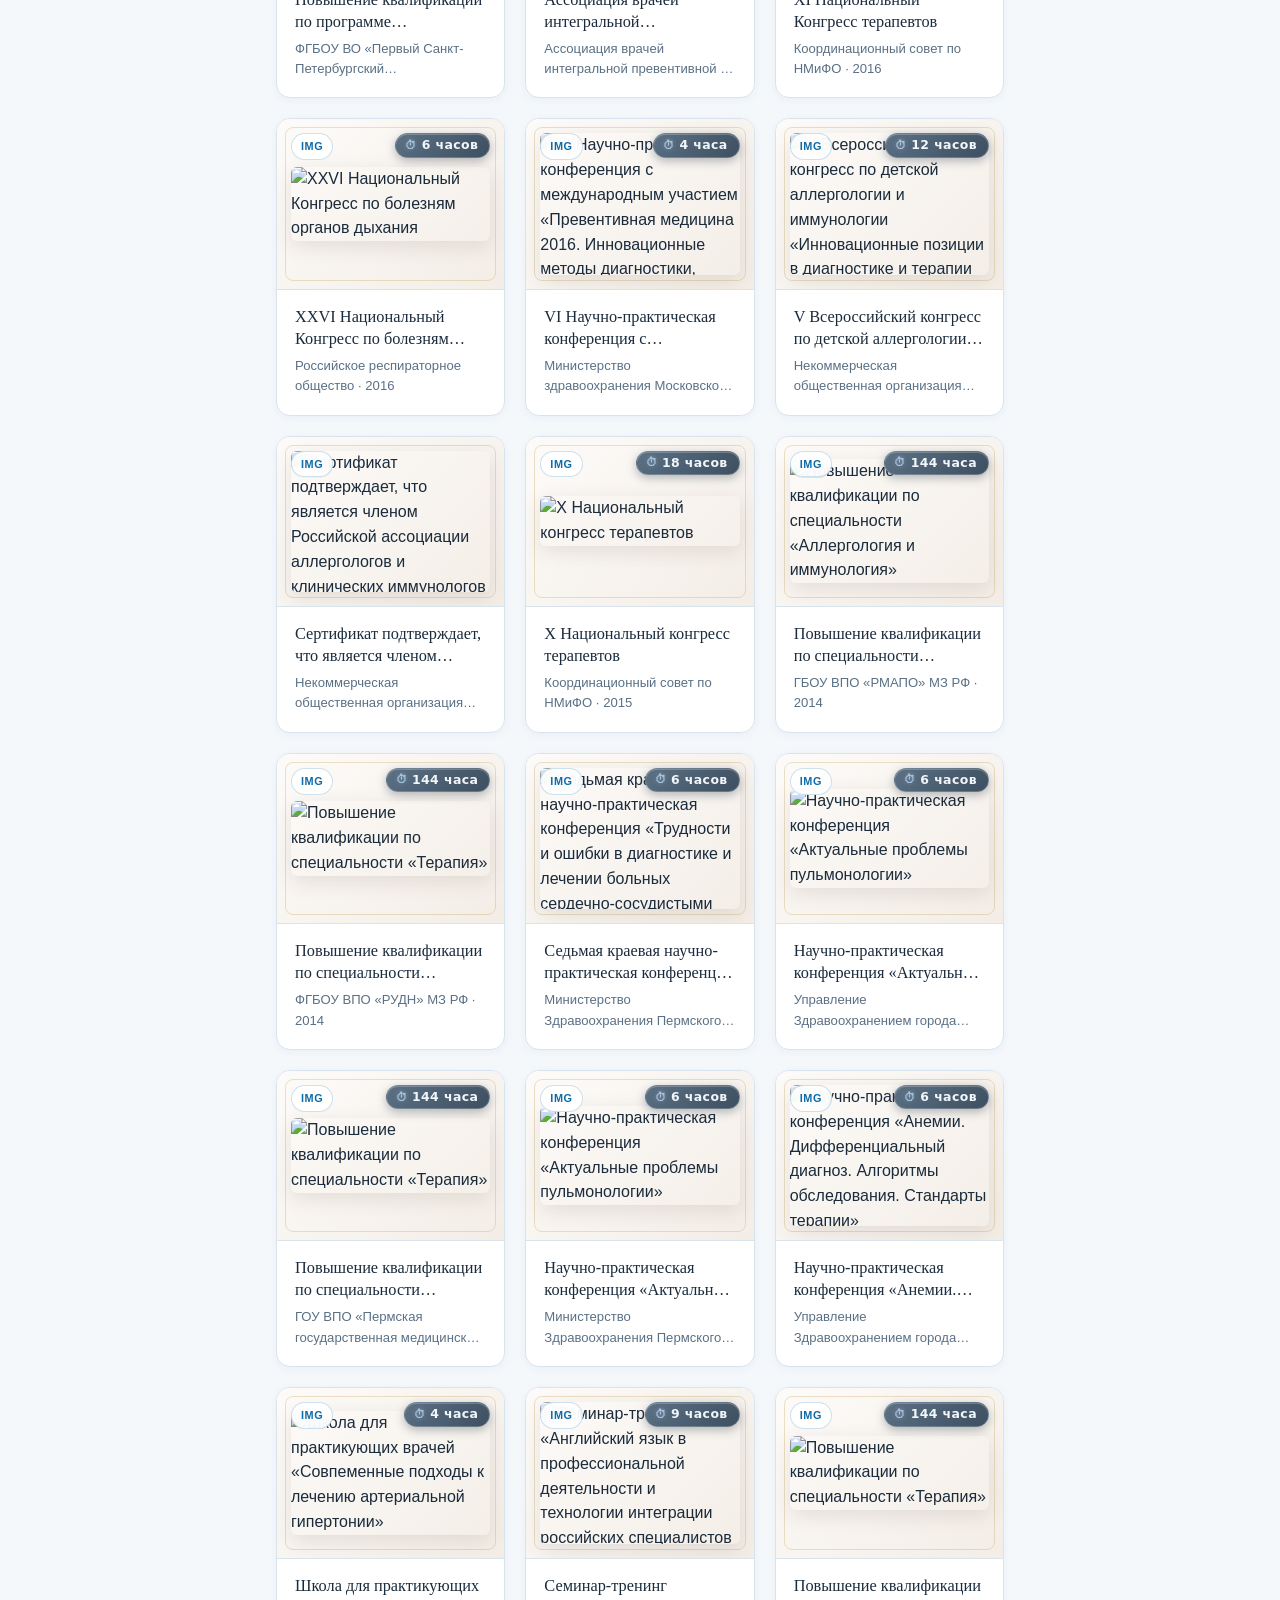
==== commit 0851050c: "deploy: NatalyaSvetlakova/medical-certificates@c4f72e13ff25a17566712f2fc047559a7d85d09e" ====
--- a/index.html
+++ b/index.html
@@ -53,18 +53,18 @@
 
     .subtitle {
       color: var(--text-muted);
-      font-size: 1rem;
+      font-size: 1.5rem;
       margin: 0 auto;
-      max-width: 560px;
+      max-width: 560px;               
     }
 
     .divider {
-      width: 60px;
-      height: 3px;
-      background: linear-gradient(90deg, var(--primary), var(--accent));
-      margin: 24px auto 0;
-      border-radius: 3px;
-      opacity: 0.85;
+      width: 180px;
+      height: 2px;
+      /* Градиент от прозрачного к синему и снова к прозрачному */
+      background: linear-gradient(90deg, transparent, #0e6ba8, transparent);
+      margin: 20px auto 0;
+      border: none;
     }
 
     .gallery {
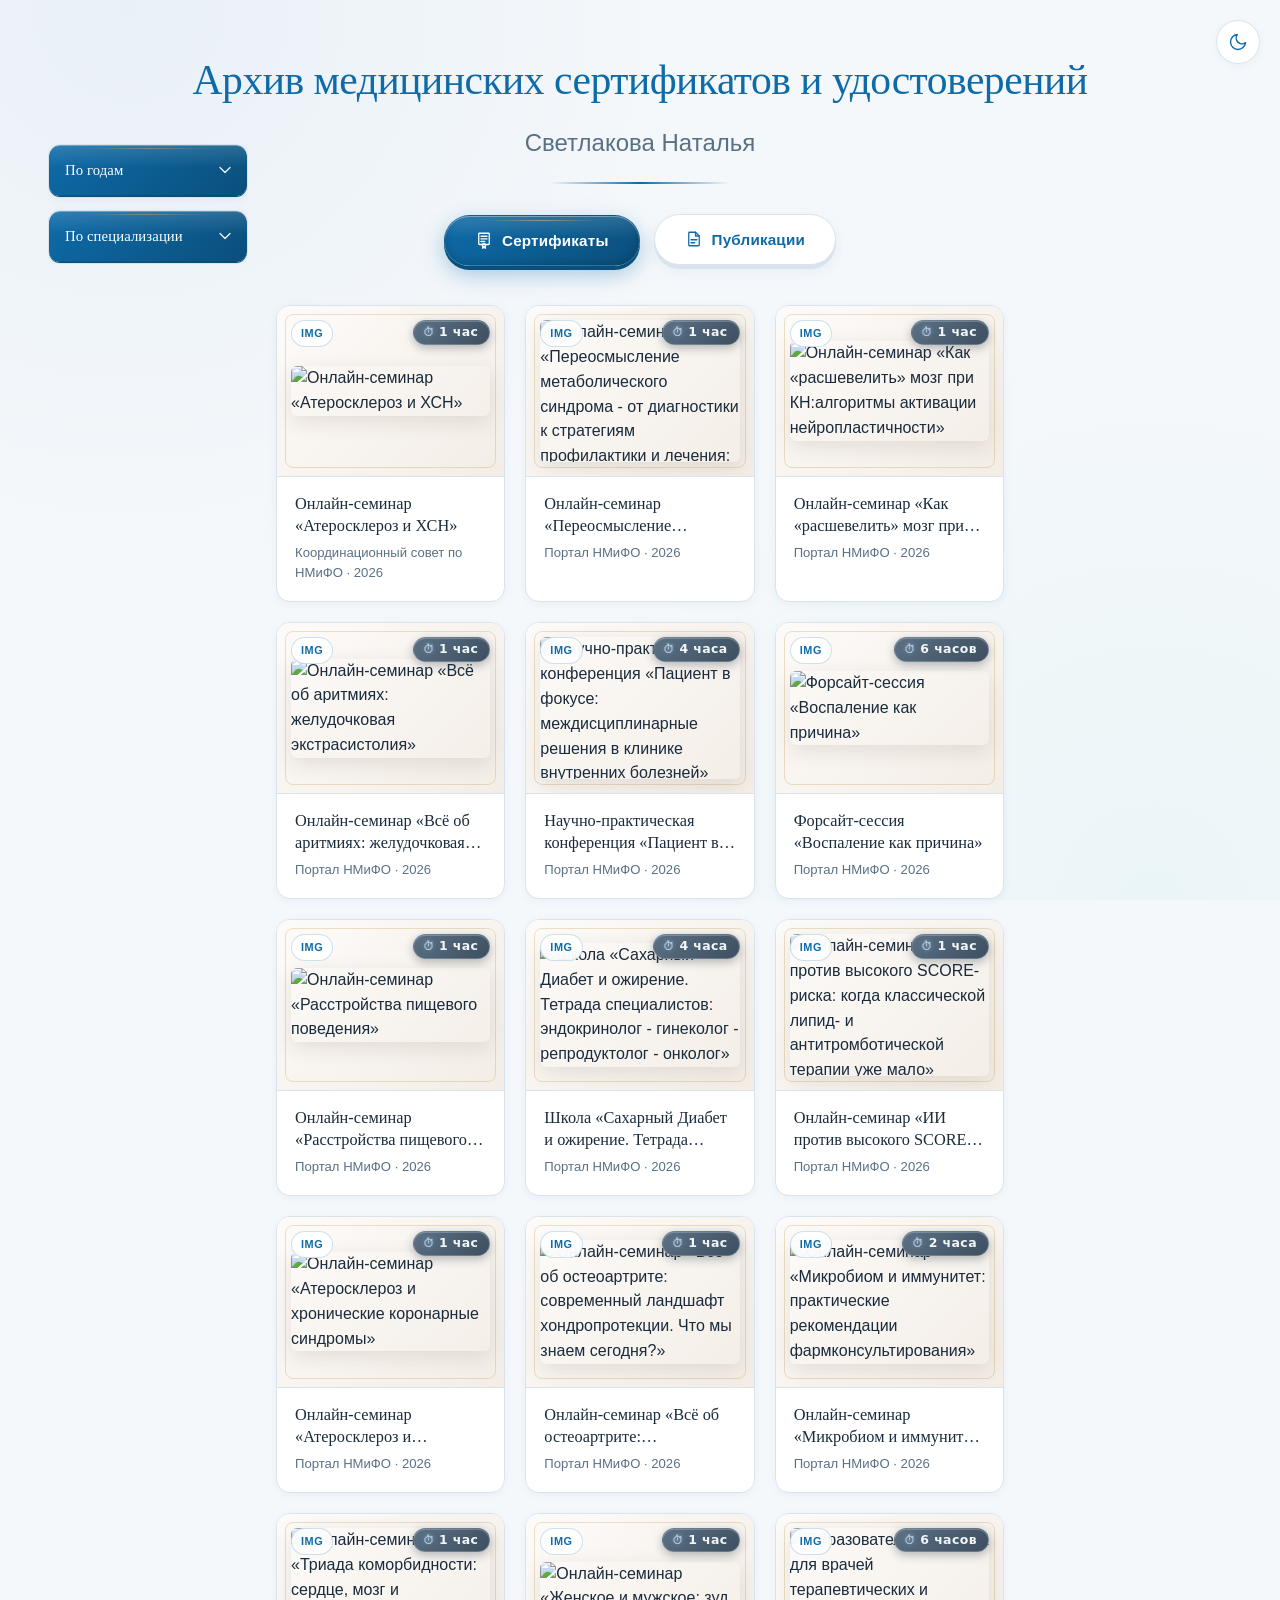
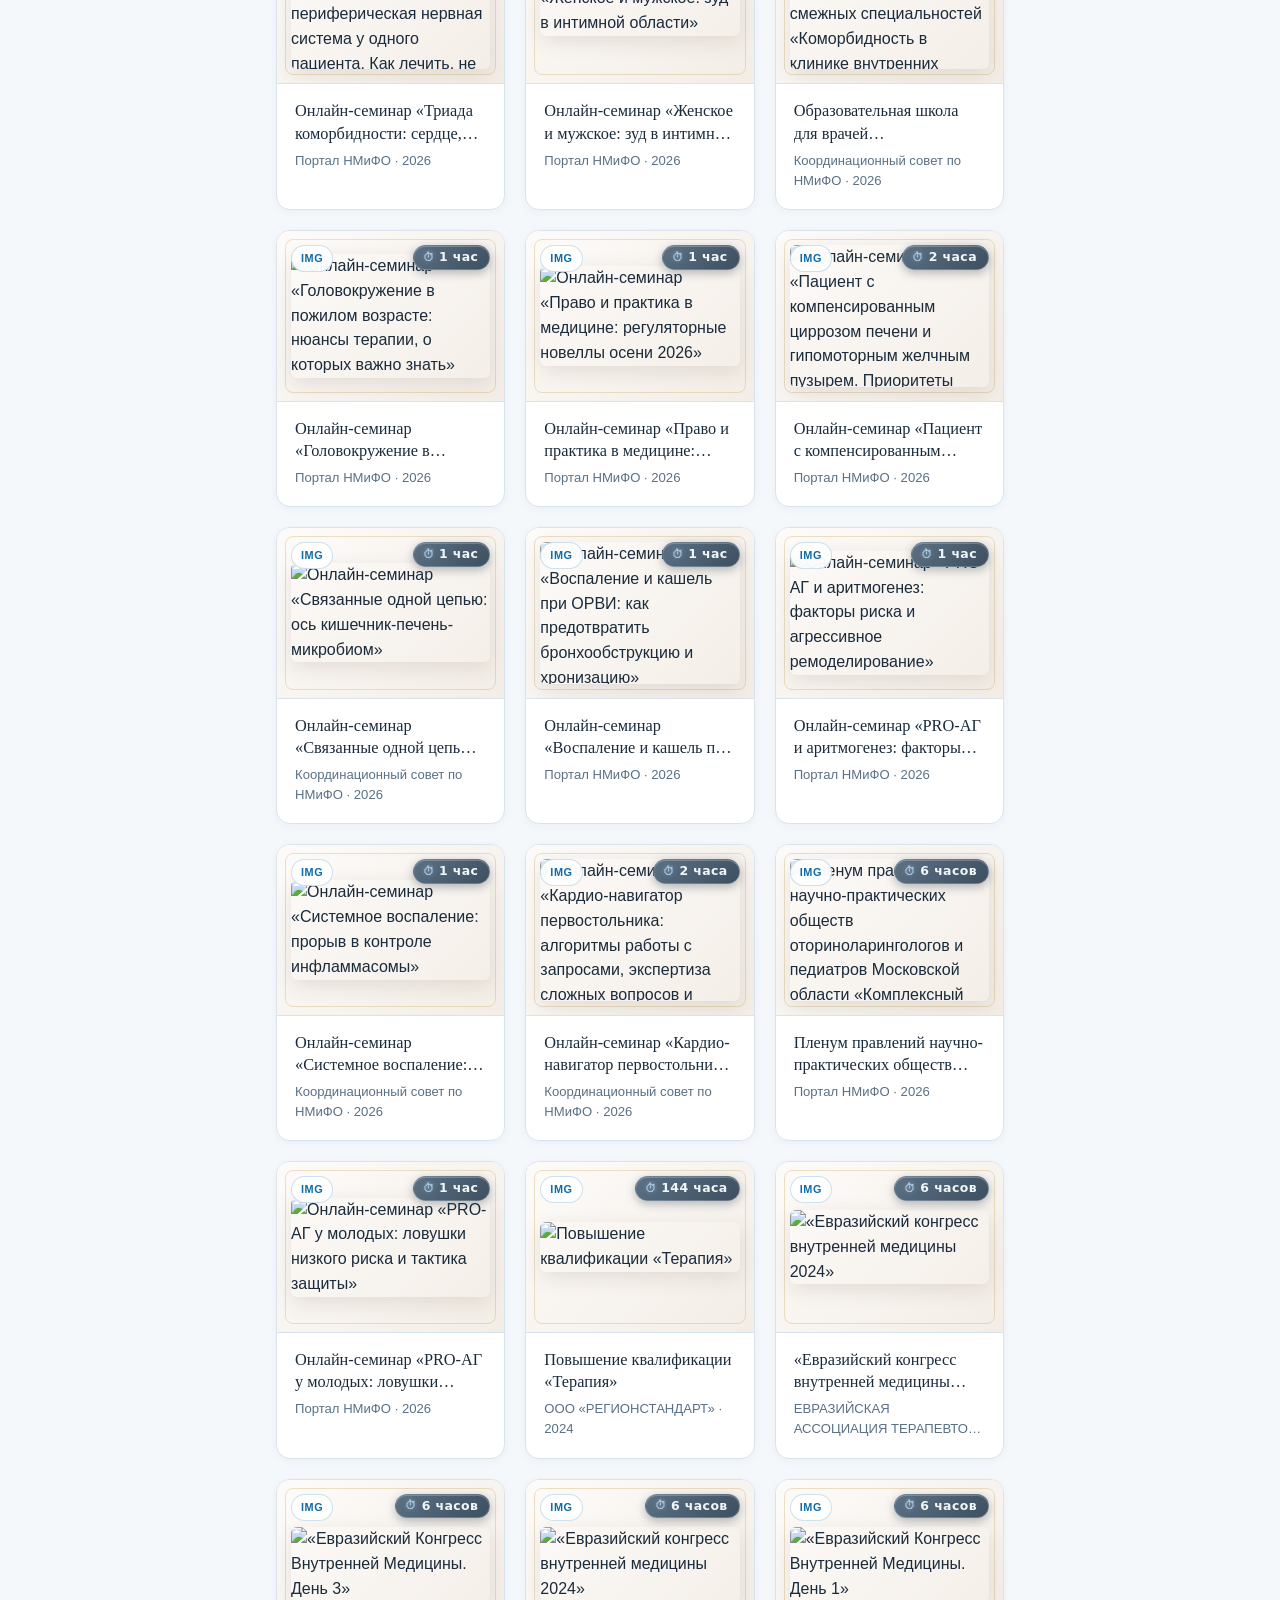
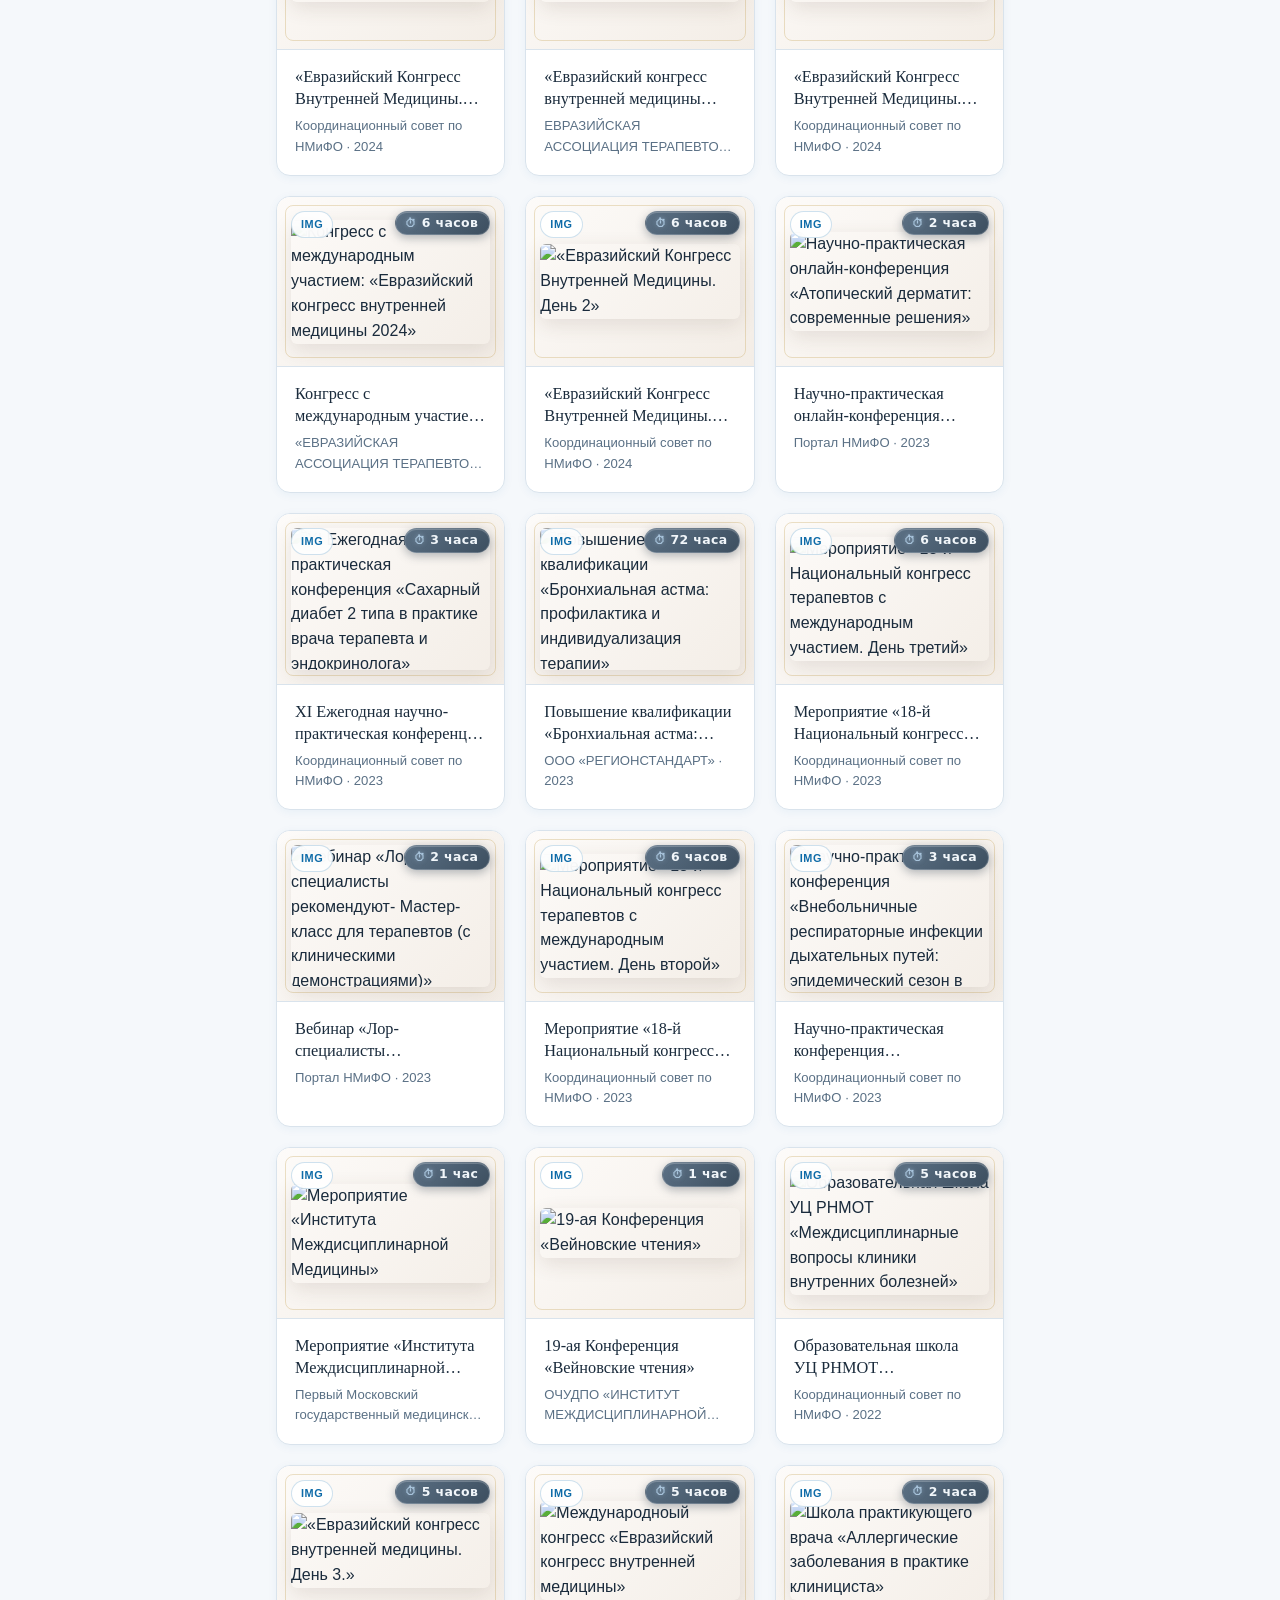
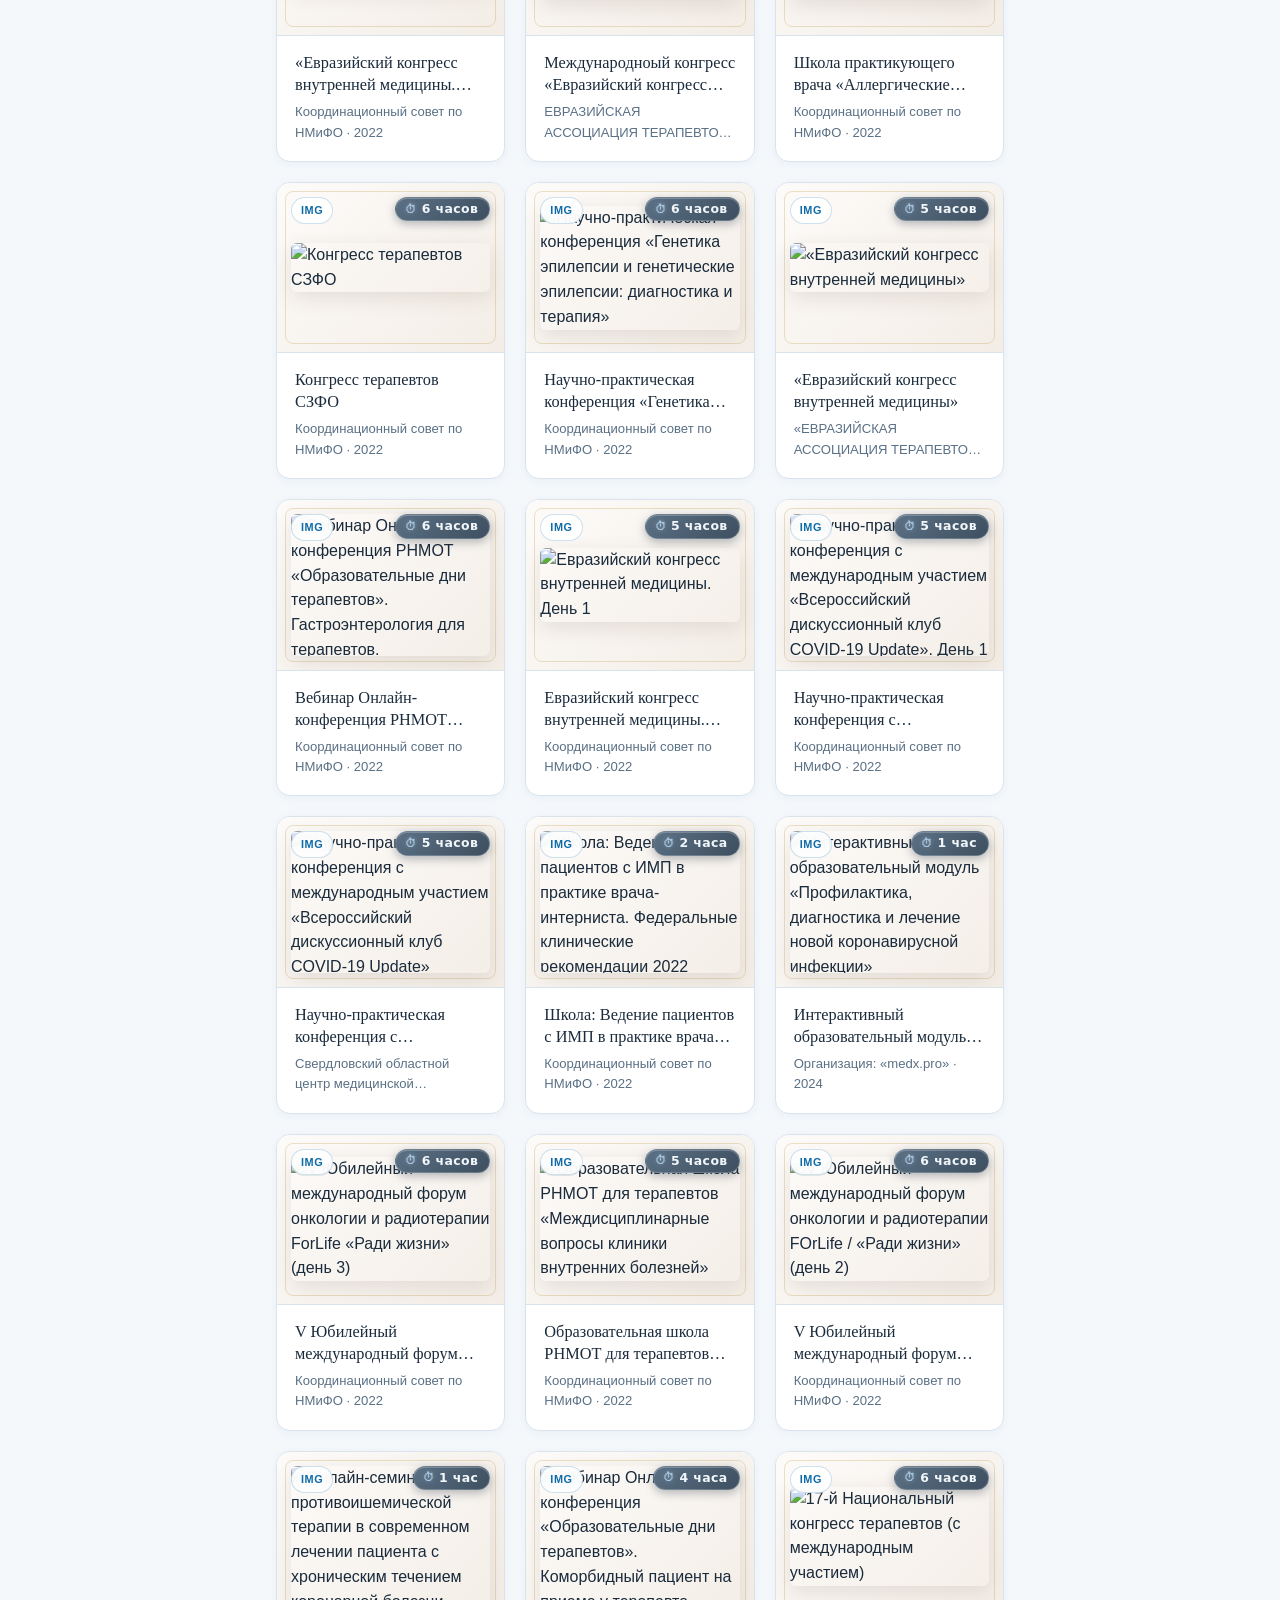
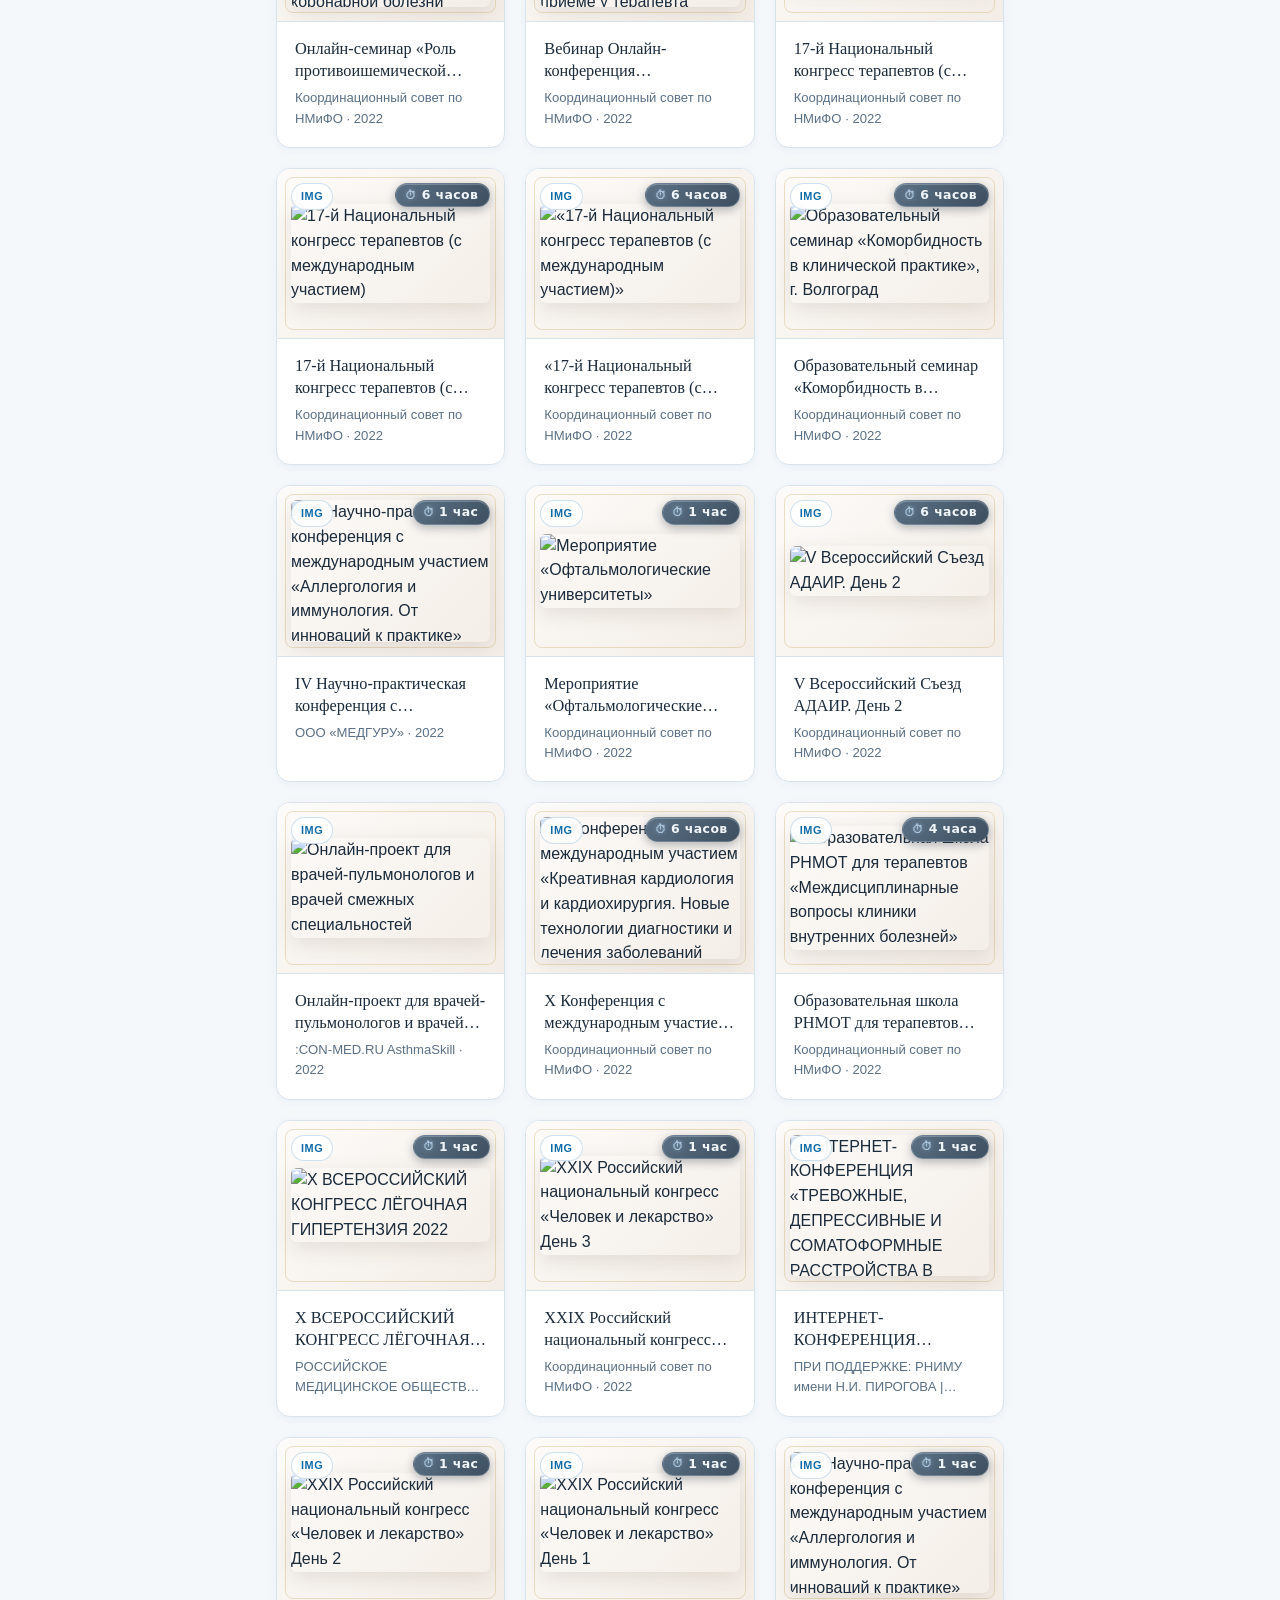
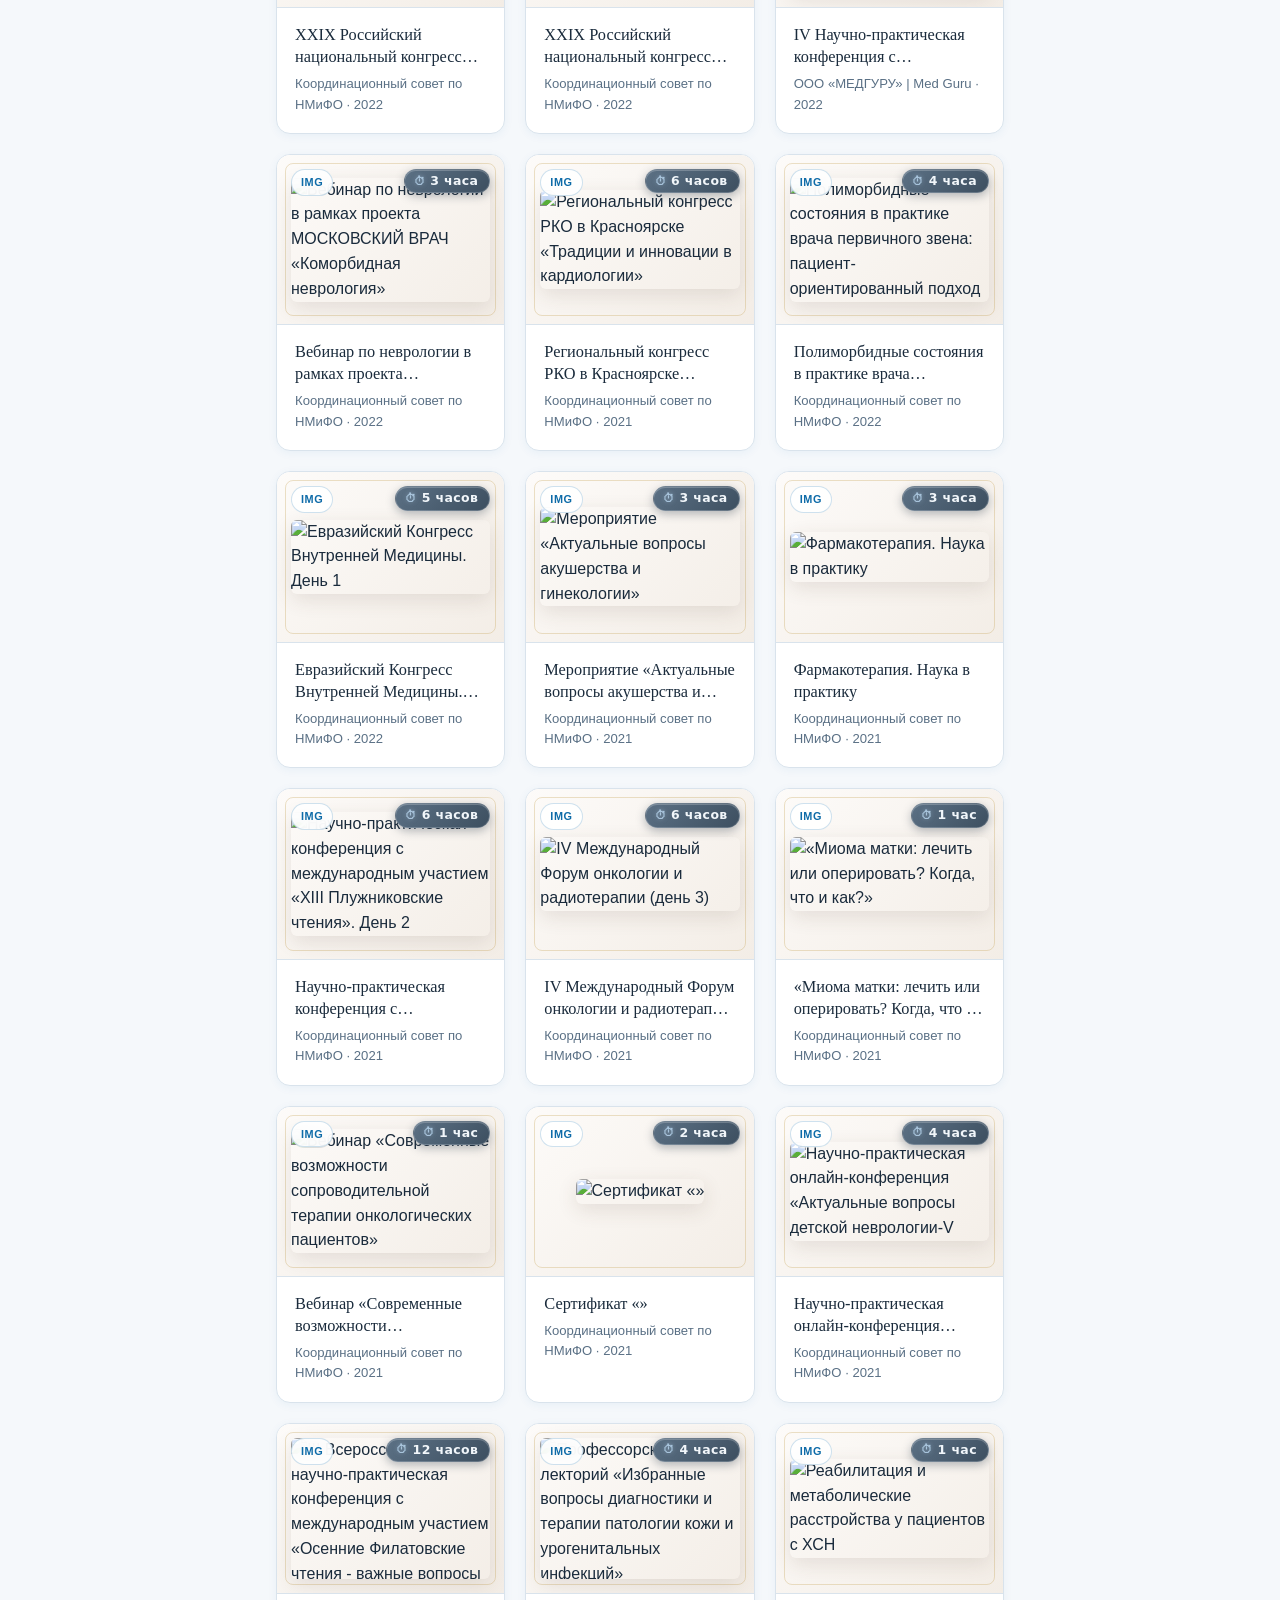
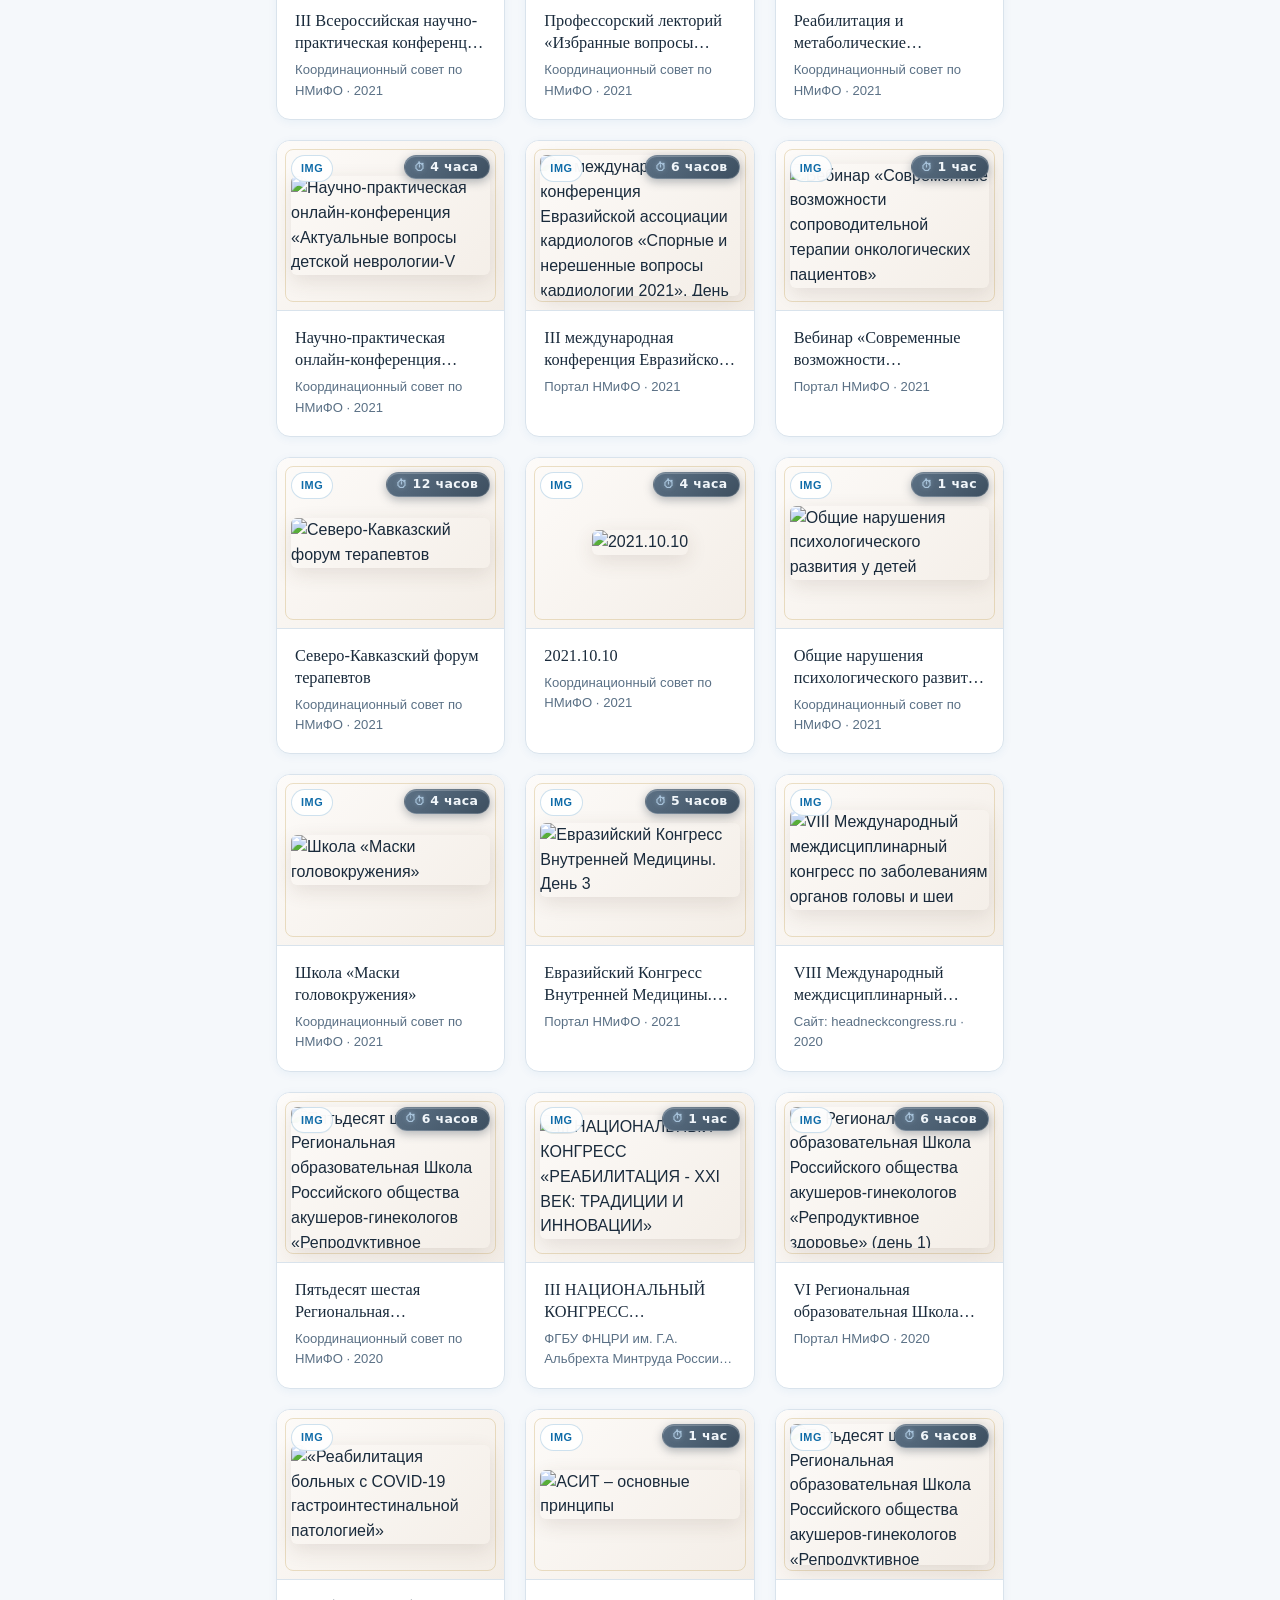
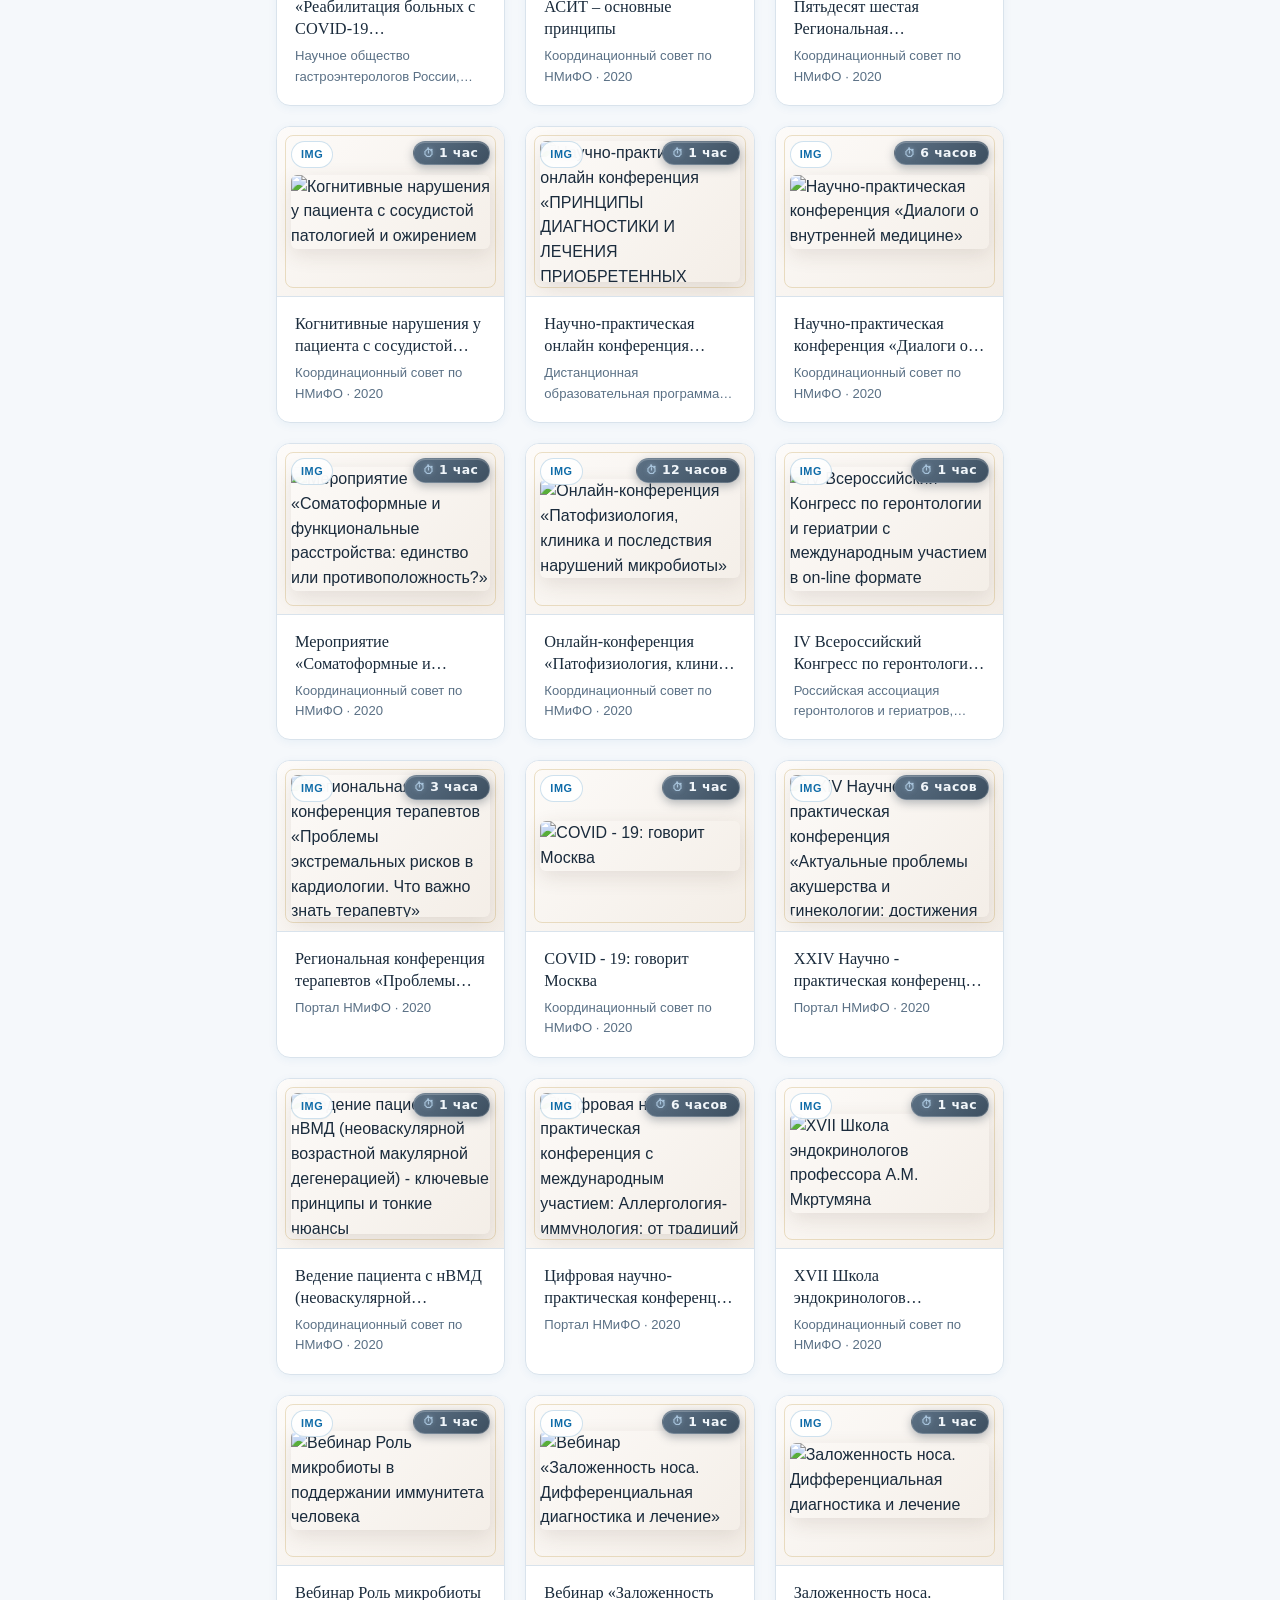
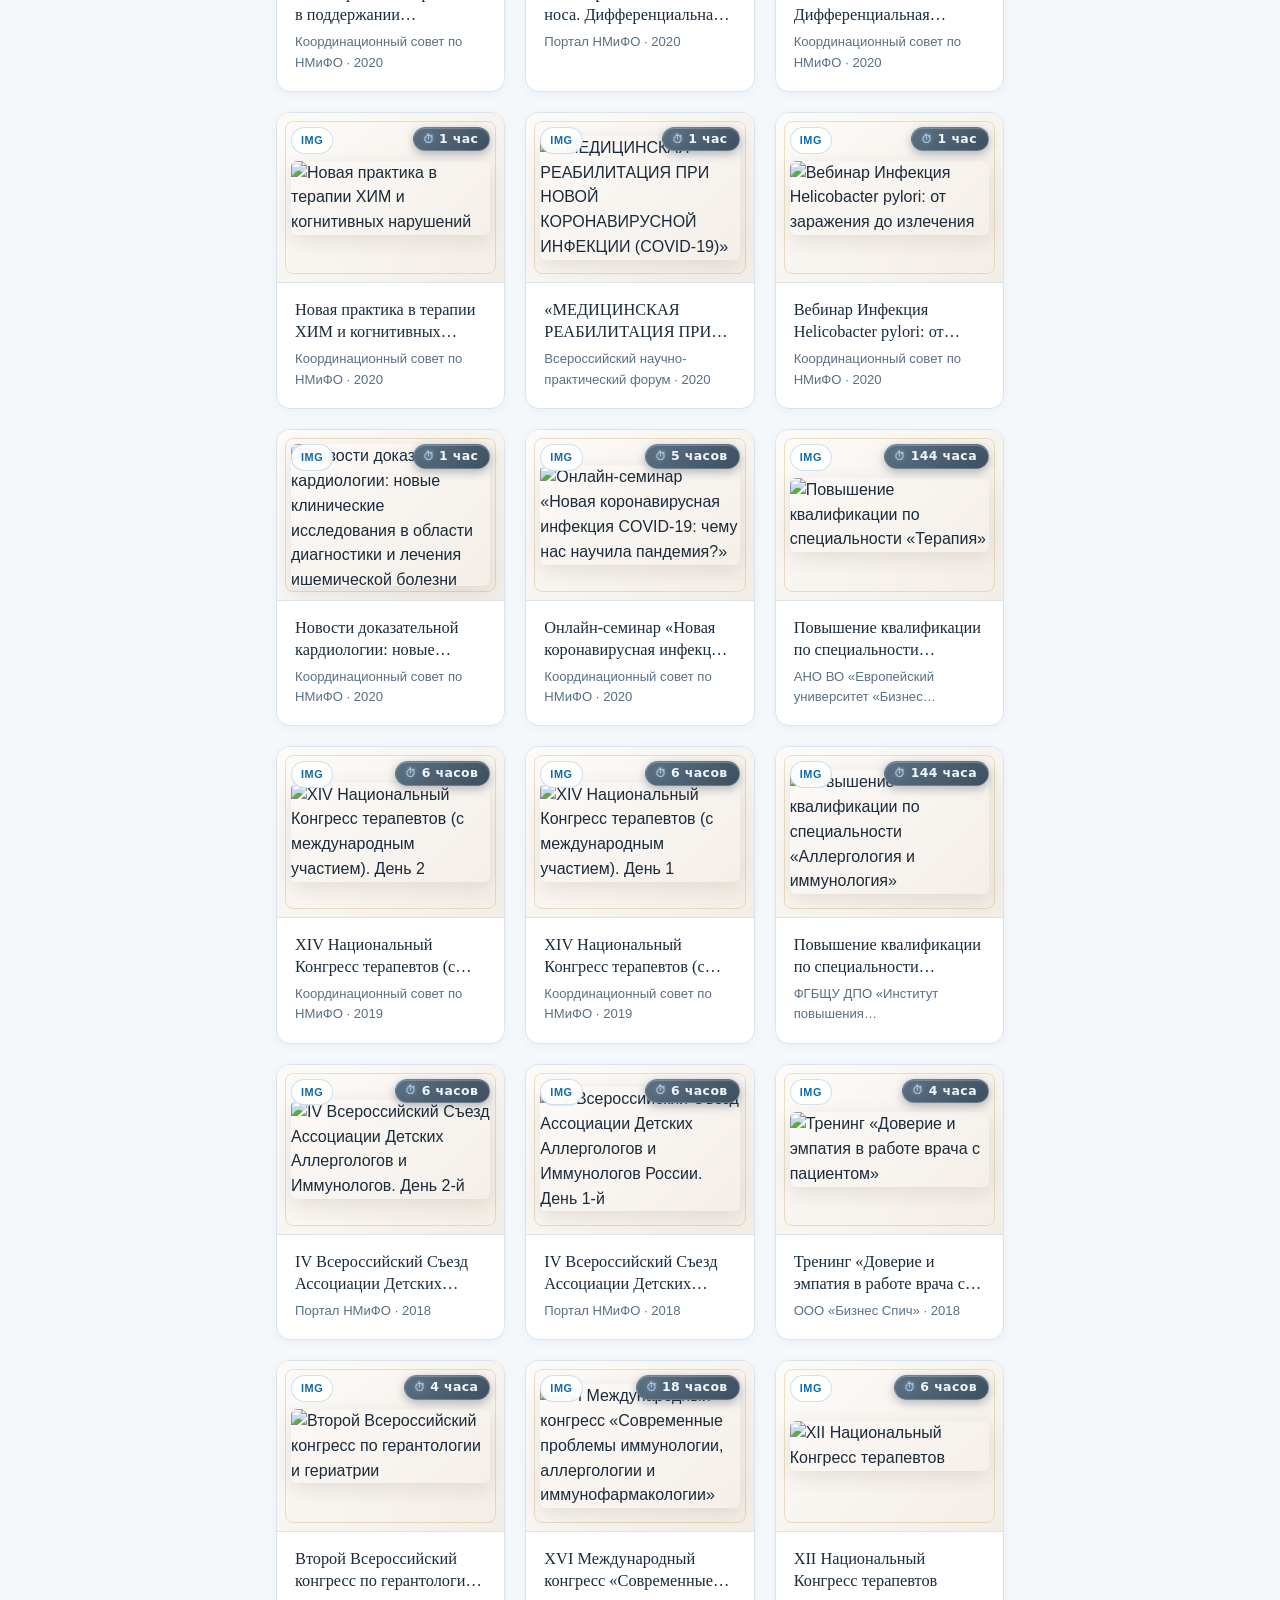
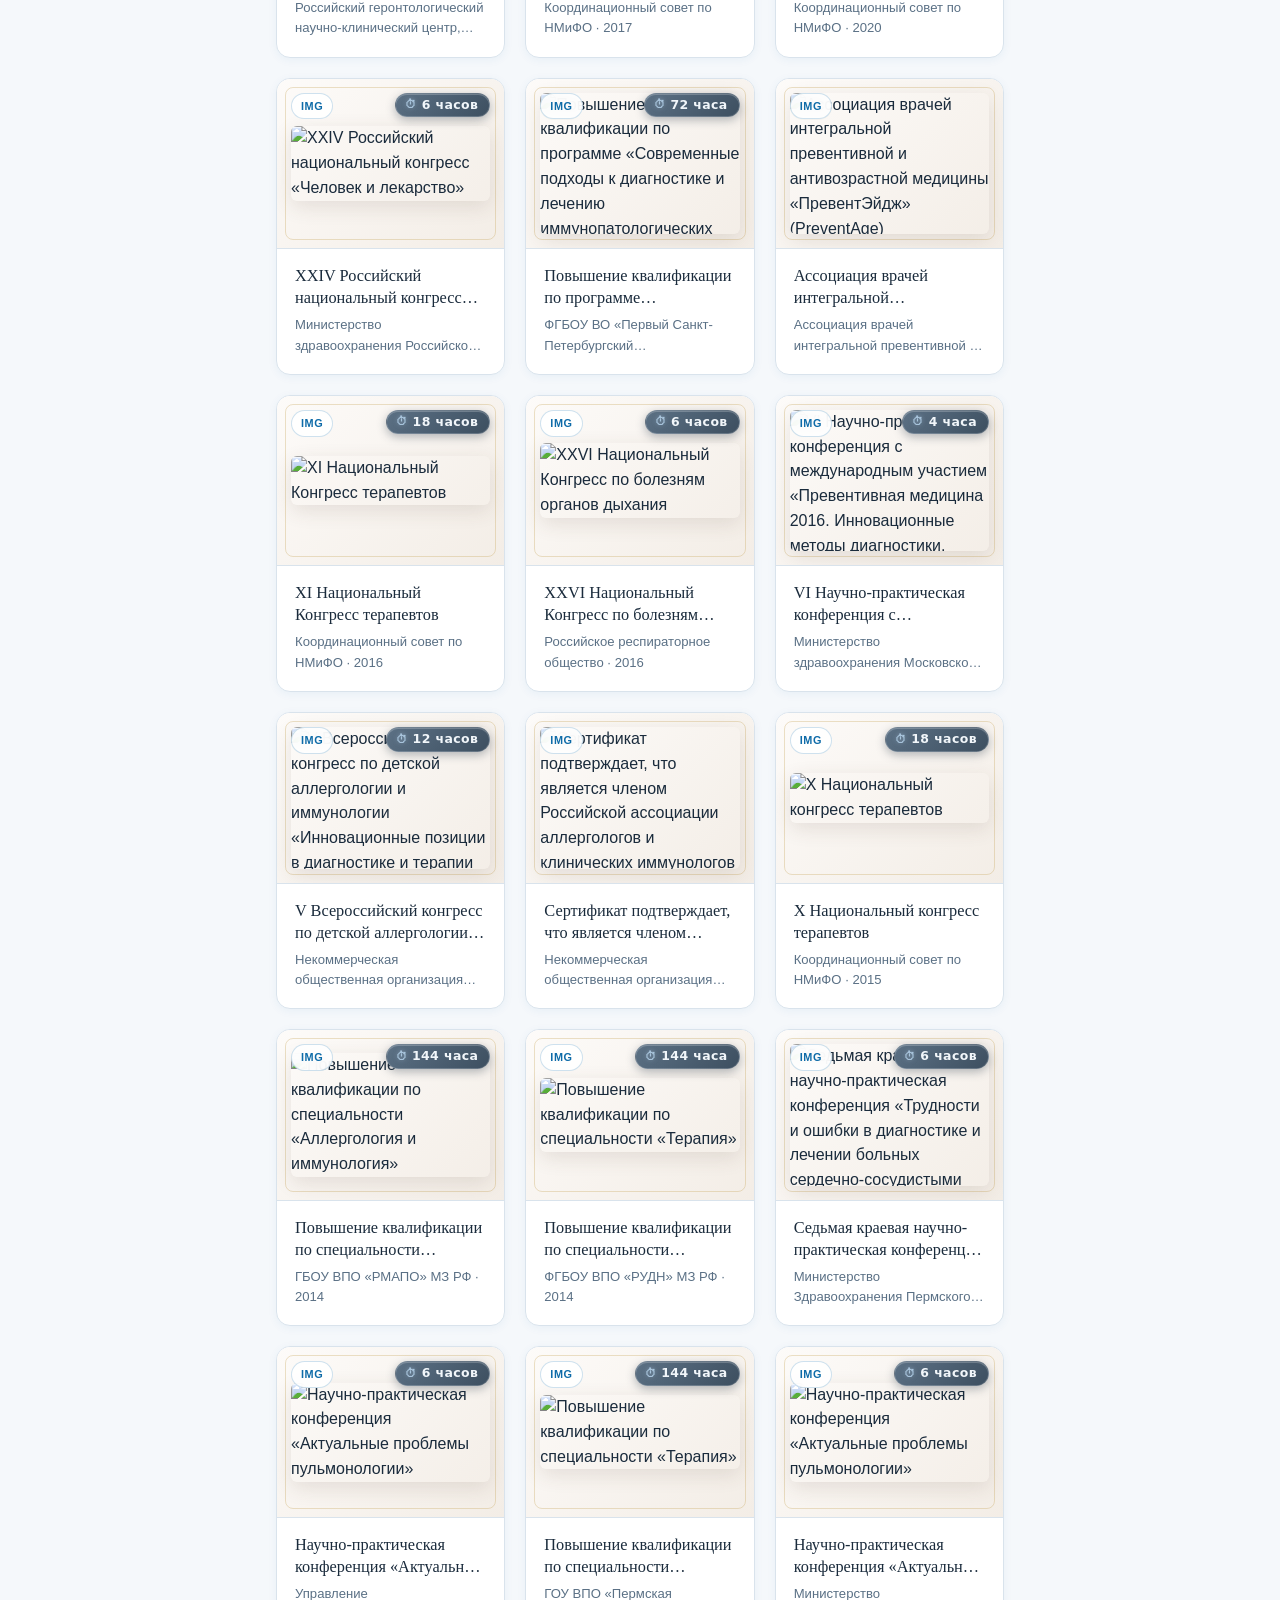
==== commit eb269ec0: "deploy: NatalyaSvetlakova/medical-certificates@308cb514a0a6fab7f1d729c88779c2bed5b2df61" ====
--- a/index.html
+++ b/index.html
@@ -2230,15 +2230,19 @@
 
     // Красивые названия: имя файла без расширения → что показывать
     const TITLES = {
+      '2026.06.10': 'Онлайн-семинар «Воспаление и кашель при ОРВИ: как предотвратить бронхообструкцию и хронизацию»',
       '2026.05.10': 'Онлайн-семинар «PRO-АГ и аритмогенез: факторы риска и агрессивное ремоделирование»',
       '2026.01.10': 'Онлайн-семинар «PRO-АГ у молодых: ловушки низкого риска и тактика защиты»',
+      '2026.01.10(1)': 'Пленум правлений научно-практических обществ оториноларингологов и педиатров Московской области «Комплексный подход к оказанию медицинской помощи в лечении заболеваний головы и шеи у детей и взрослых»',
       '2026.16.09': 'Онлайн-семинар «Микробиом и иммунитет: практические рекомендации фармконсультирования»',
       '2026.30.09(1)': 'Онлайн-семинар «Переосмысление метаболического синдрома - от диагностики к стратегиям профилактики и лечения: вектор Российского национального конгресса кардиологов 2026»',
       '2026.26.09': 'Научно-практическая конференция «Пациент в фокусе: междисциплинарные решения в клинике внутренних болезней»',
       '2026.29.09': 'Онлайн-семинар «Как «расшевелить» мозг при КН:алгоритмы активации нейропластичности»',
       '2026.31.08': 'Онлайн-семинар «Атеросклероз и ХСН»',
       '2026.28.09': 'Онлайн-семинар «Всё об аритмиях: желудочковая экстрасистолия»',
+      '2026.24.09(1)': 'Форсайт-сессия «Воспаление как причина»',
       '2026.24.09': 'Онлайн-семинар «Расстройства пищевого поведения»',
+      '2026.23.09': 'Школа «Сахарный Диабет и ожирение. Тетрада специалистов: эндокринолог - гинеколог - репродуктолог - онколог»',
       '2026.22.09': 'Онлайн-семинар «ИИ против высокого SCORE-риска: когда классической липид- и антитромботической терапии уже мало»',
       '2026.21.09': 'Онлайн-семинар «Атеросклероз и хронические коронарные синдромы»',
       '2026.17.09': 'Онлайн-семинар «Всё об остеоартрите: современный ландшафт хондропротекции. Что мы знаем сегодня?»',
@@ -2387,8 +2391,10 @@
 
     // Метаданные: имя файла без расширения → «кто выдал · год»
     const META = {
+      '2026.06.10': 'Портал НМиФО · 2026',
       '2026.05.10': 'Портал НМиФО · 2026',
       '2026.01.10': 'Портал НМиФО · 2026',
+      '2026.01.10(1)': 'Портал НМиФО · 2026',
       '2026.30.09(1)': 'Портал НМиФО · 2026',
       '2026.16.09': 'Портал НМиФО · 2026',
       '2026.26.09': 'Портал НМиФО · 2026',
@@ -2396,6 +2402,8 @@
       '2026.31.08': 'Координационный совет по НМиФО · 2026',
       '2026.28.09': 'Портал НМиФО · 2026',
       '2026.24.09': 'Портал НМиФО · 2026',
+      '2026.24.09(1)': 'Портал НМиФО · 2026',
+      '2026.23.09': 'Портал НМиФО · 2026',
       '2026.22.09': 'Портал НМиФО · 2026',
       '2026.21.09': 'Портал НМиФО · 2026',
       '2026.17.09': 'Портал НМиФО · 2026',
@@ -2544,15 +2552,19 @@
 
     // Часы обучения: имя файла без расширения → число часов
     const HOURS = {
+      '2026.06.10': 1,
       '2026.05.10': 1,
       '2026.01.10': 1,
+      '2026.01.10(1)': 6,
       '2026.30.09(1)': 1,
       '2026.16.09': 2,
       '2026.26.09': 4,
       '2026.29.09': 1,
       '2026.31.08': 1,
       '2026.28.09': 1,
+      '2026.24.09(1)': 6,
       '2026.24.09': 1,
+      '2026.23.09': 4,
       '2026.22.09': 1,
       '2026.21.09': 1,
       '2026.17.09': 1,
@@ -2718,15 +2730,19 @@
     // Привязка сертификата к специальности: base-имя файла → ключ специальности
     // Если сертификата тут нет — он попадёт в «Прочее».
     const CERT_SPECIALTY = {
+      '2026.06.10': 'infect',
       '2026.05.10': 'cardio',
       '2026.01.10': 'cardio',
+      '2026.01.10(1)': 'other',
       '2026.30.09(1)': 'cardio',
       '2026.16.09': 'allergo',
       '2026.26.09': 'therapy',
       '2026.29.09': 'neuro',
       '2026.31.08': 'cardio',
       '2026.28.09': 'cardio',     
+      '2026.24.09(1)': 'other',
       '2026.24.09': 'neuro',
+      '2026.23.09': 'endo',
       '2026.22.09': 'cardio',
       '2026.21.09': 'cardio',
       '2026.17.09': 'other',
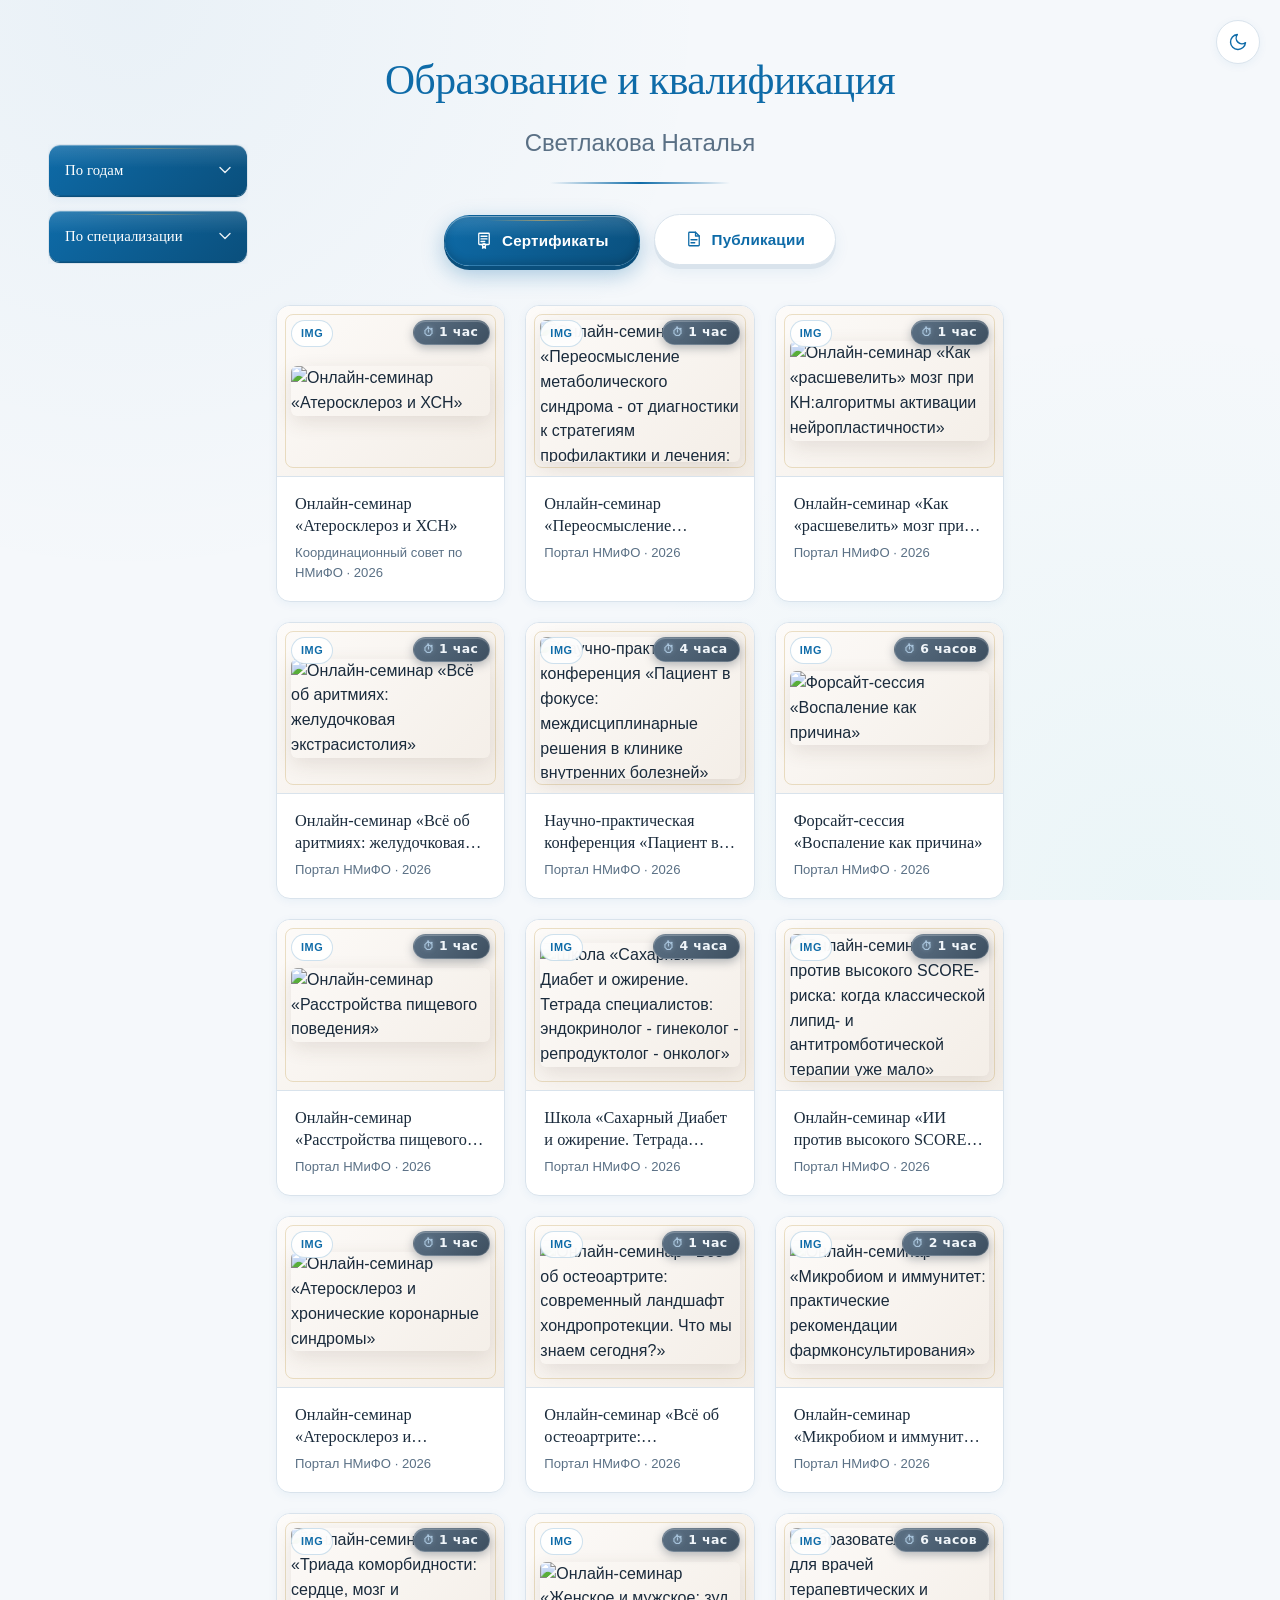
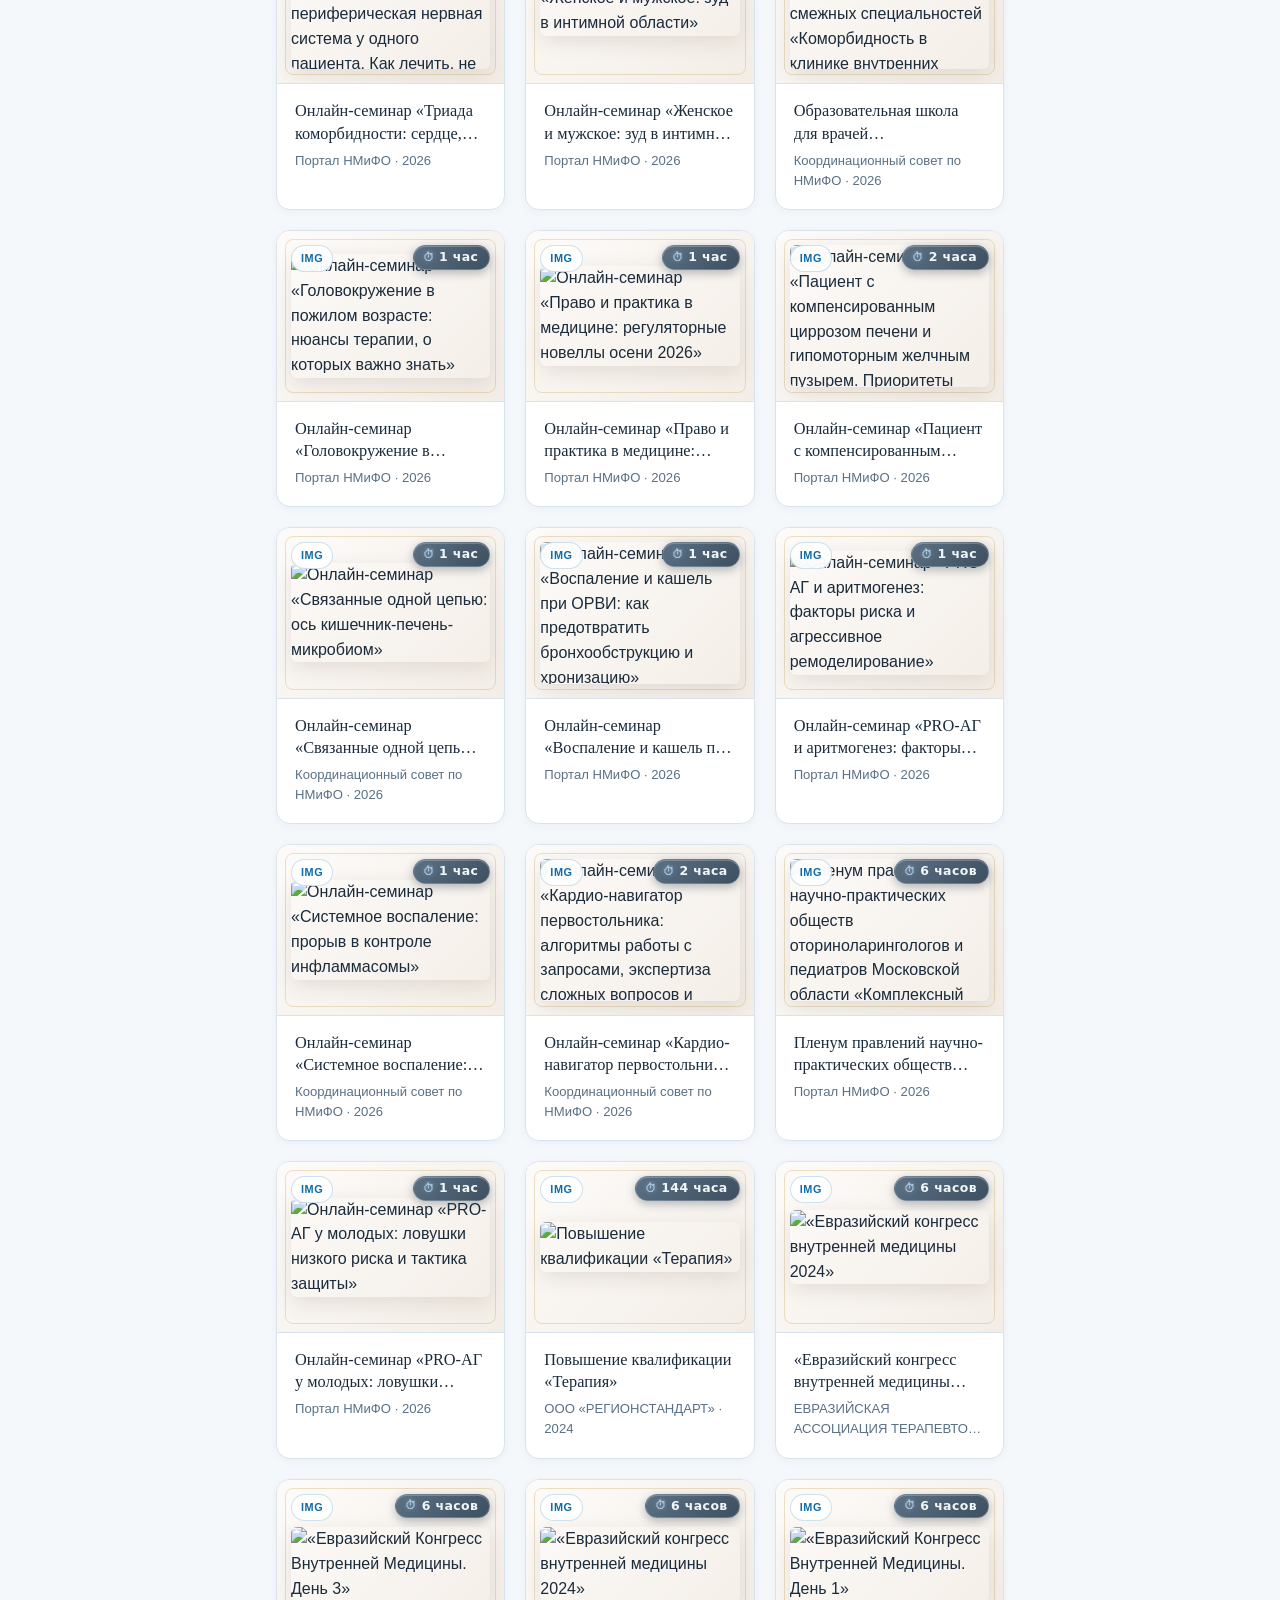
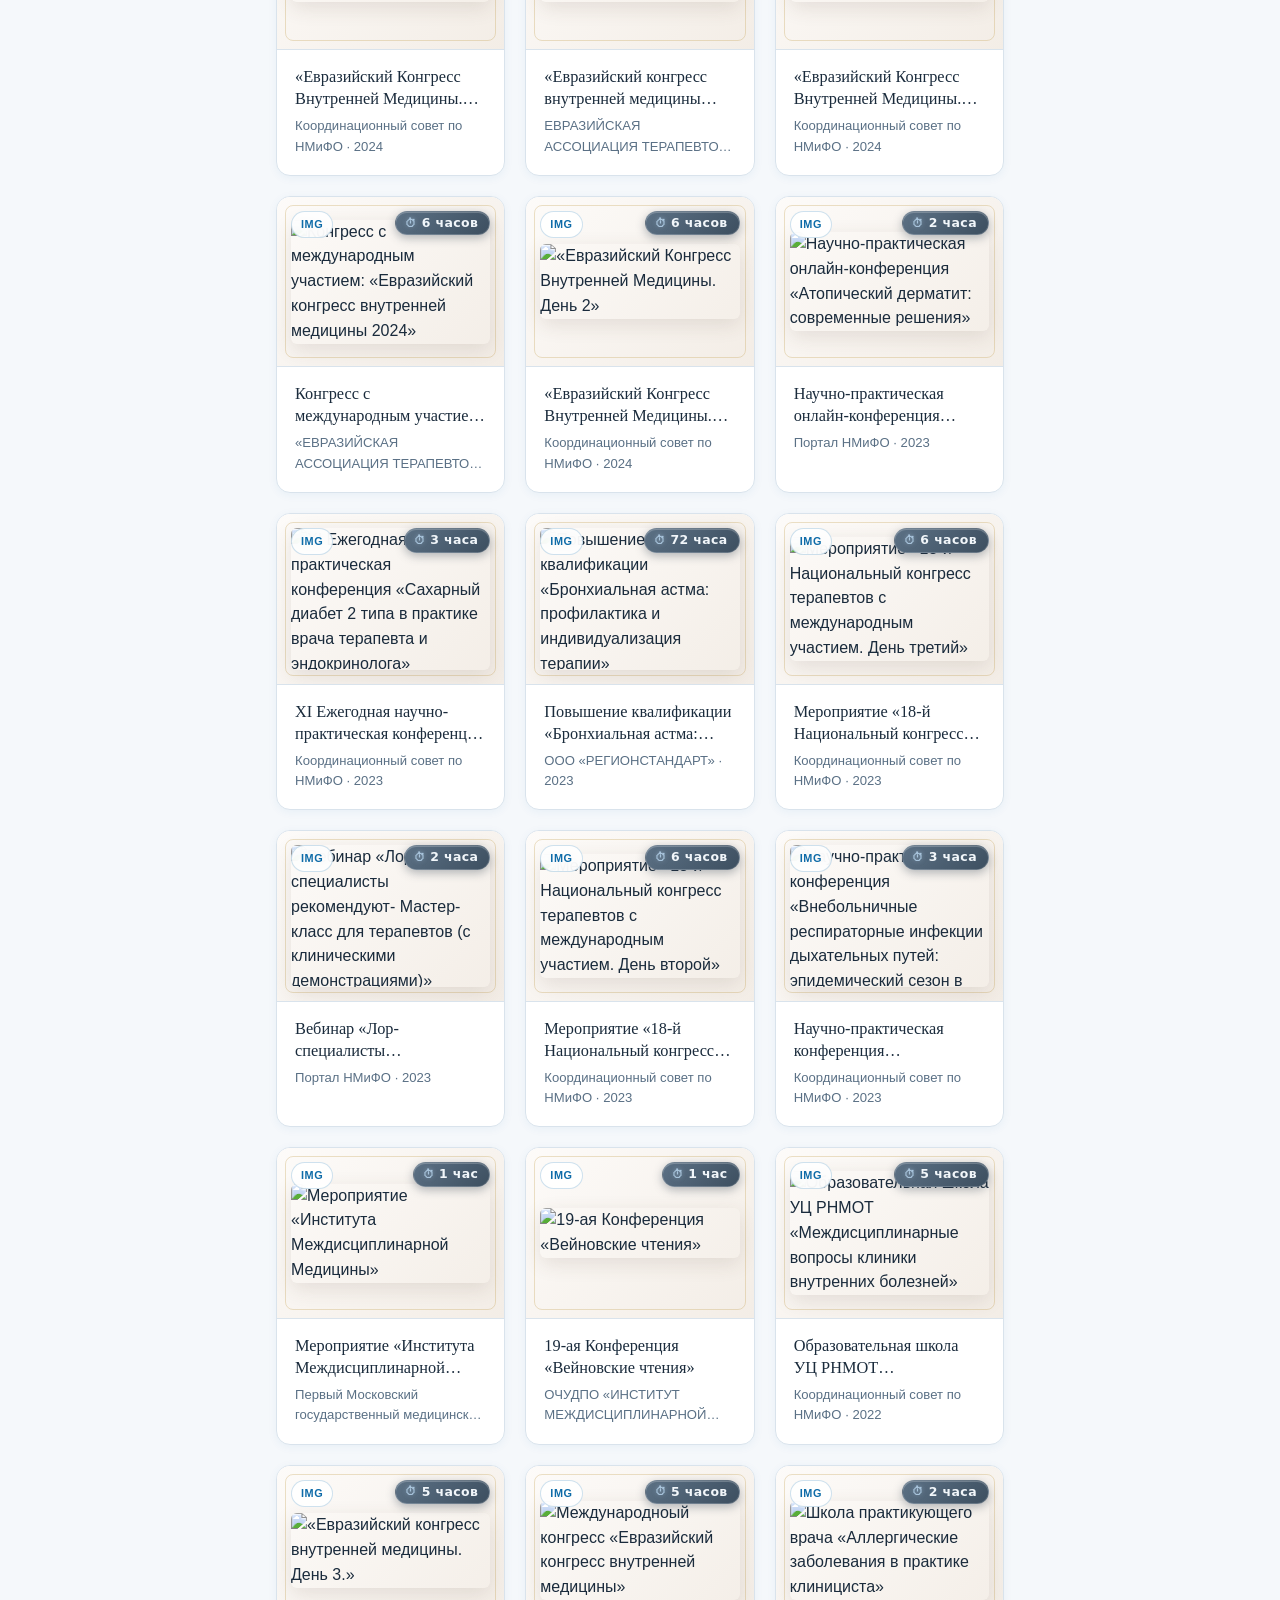
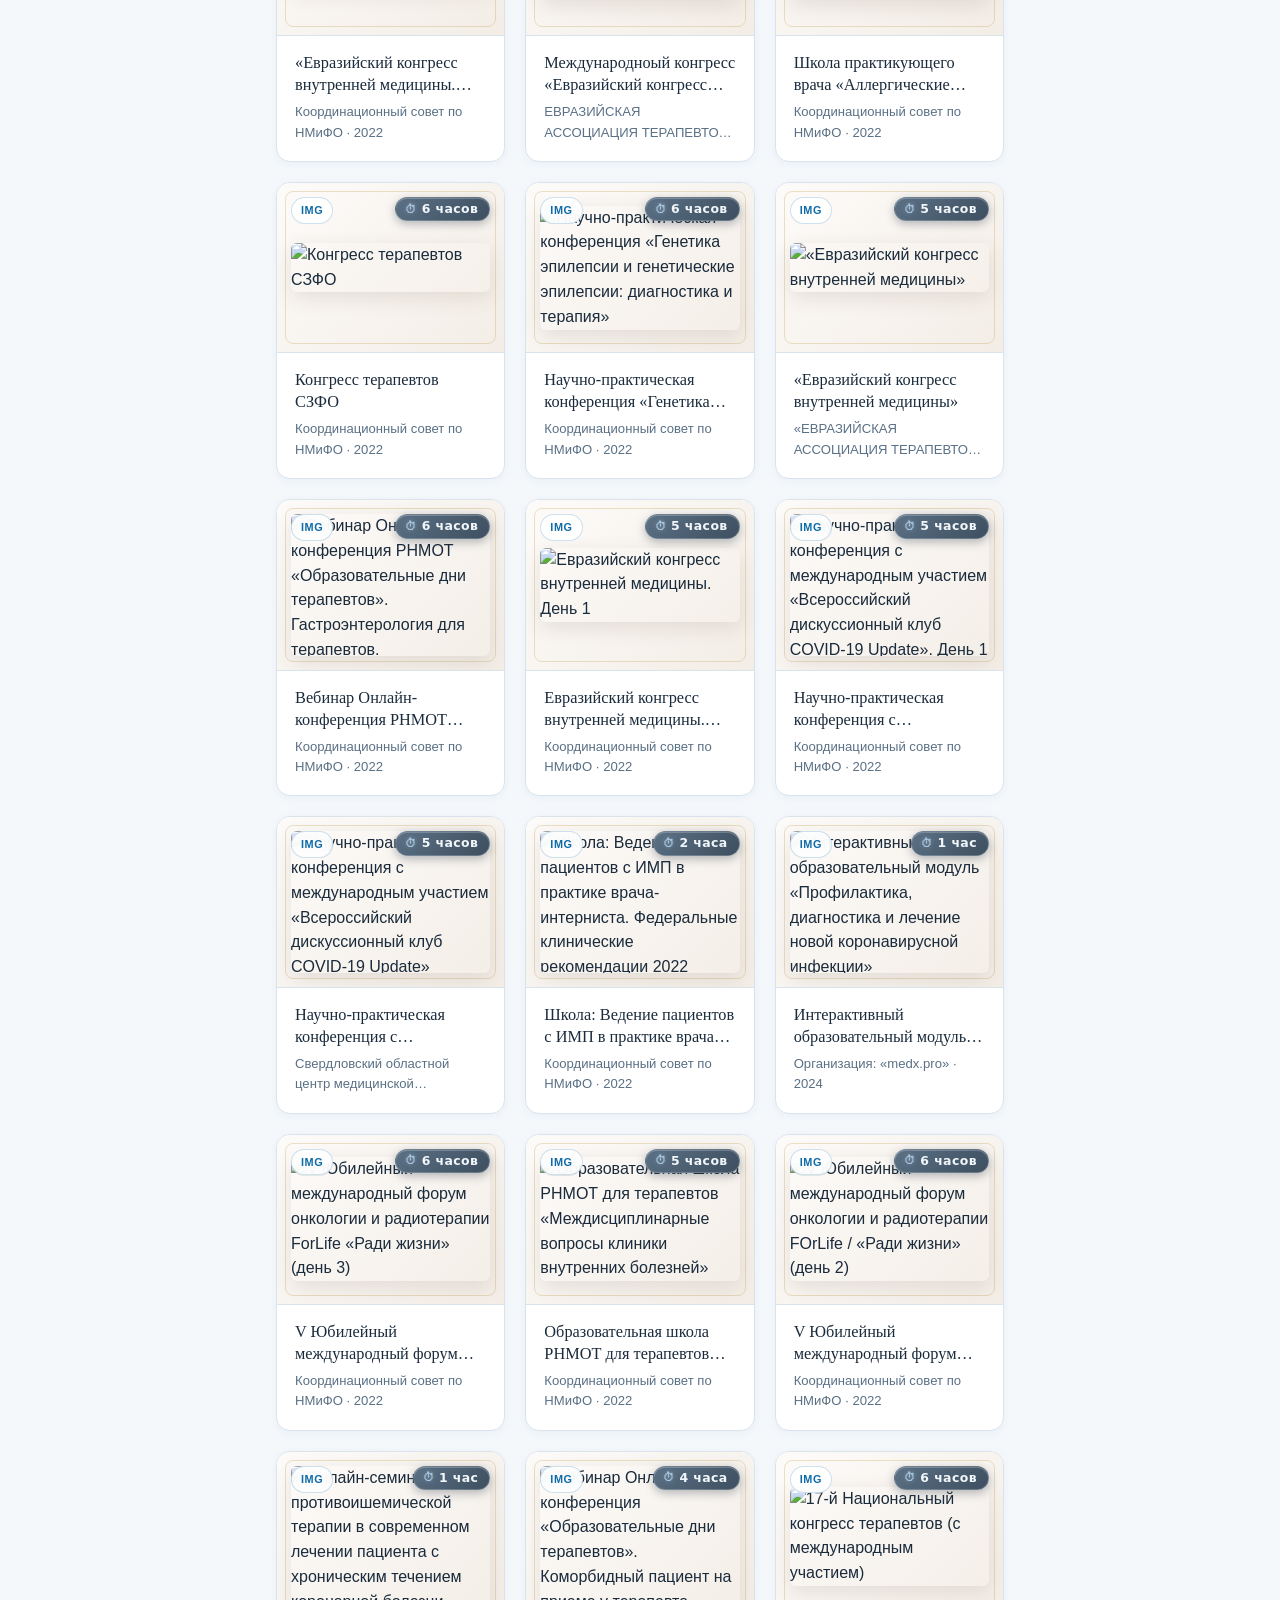
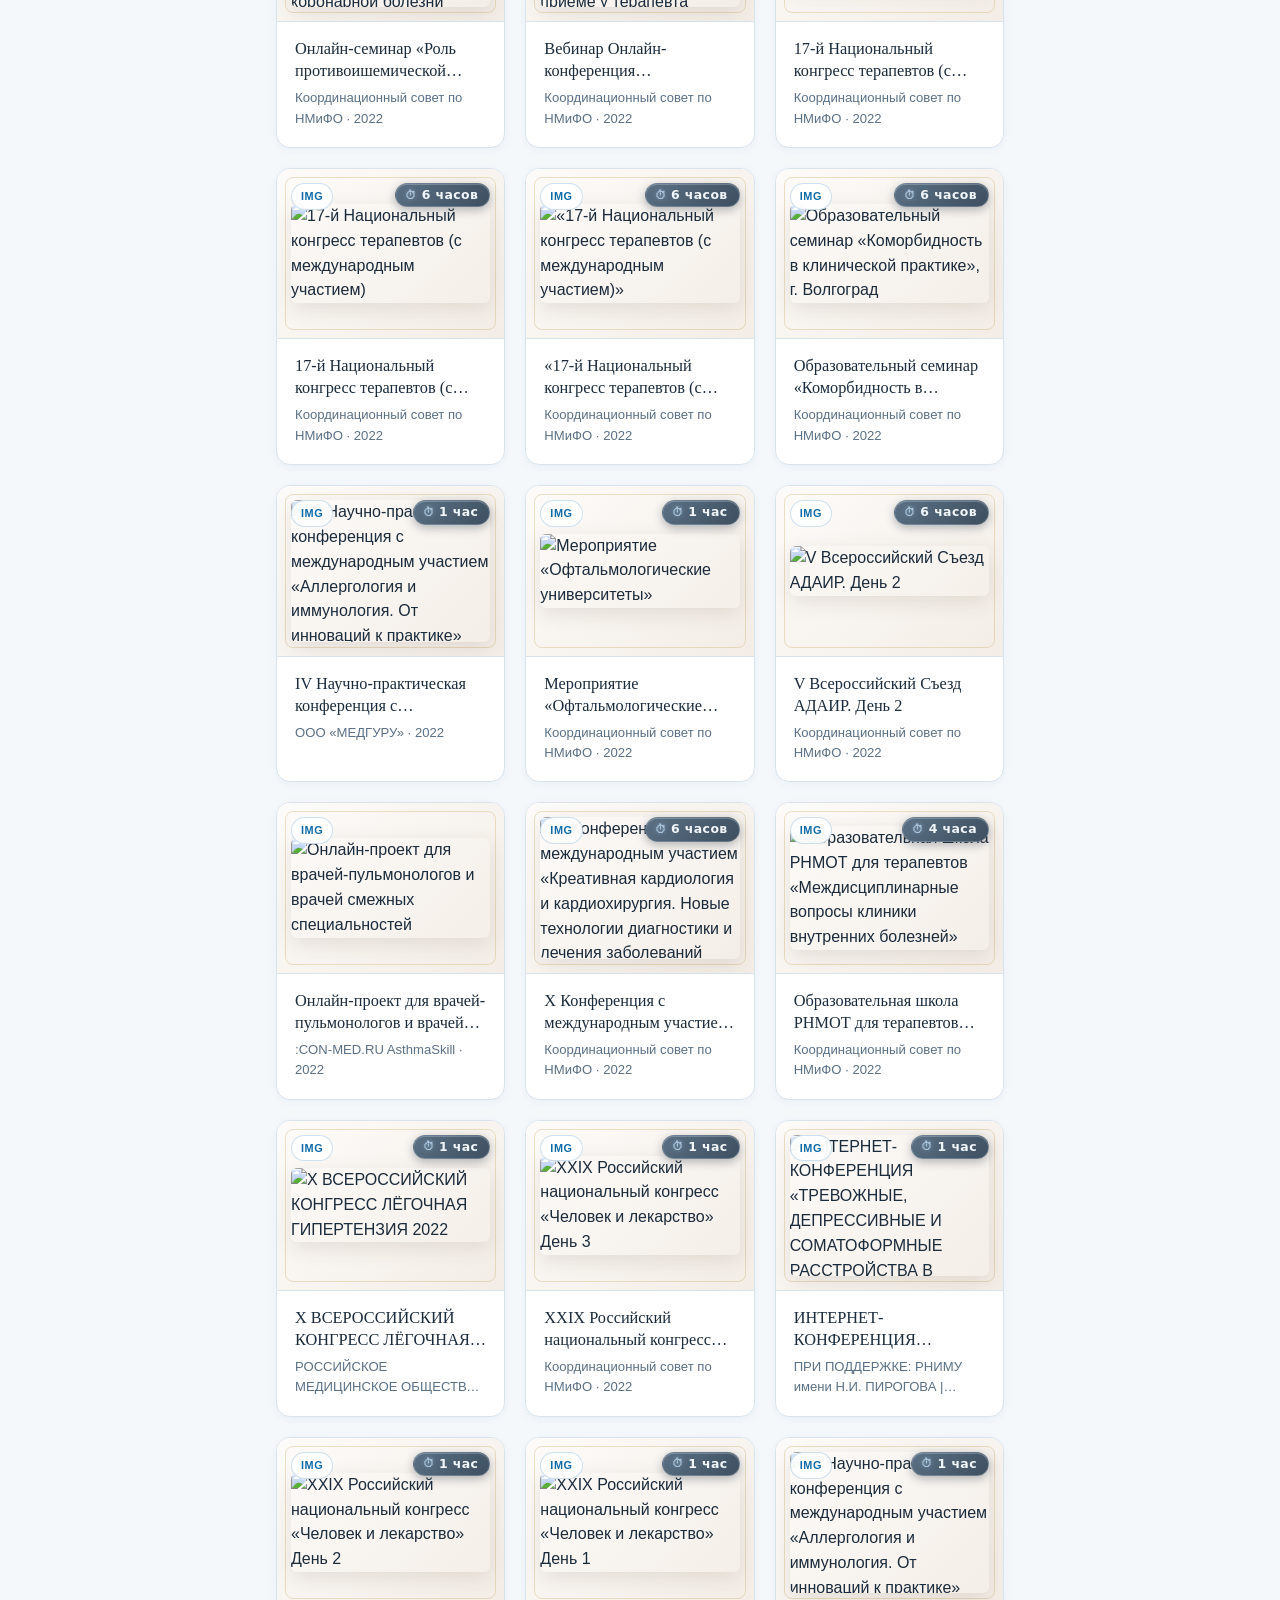
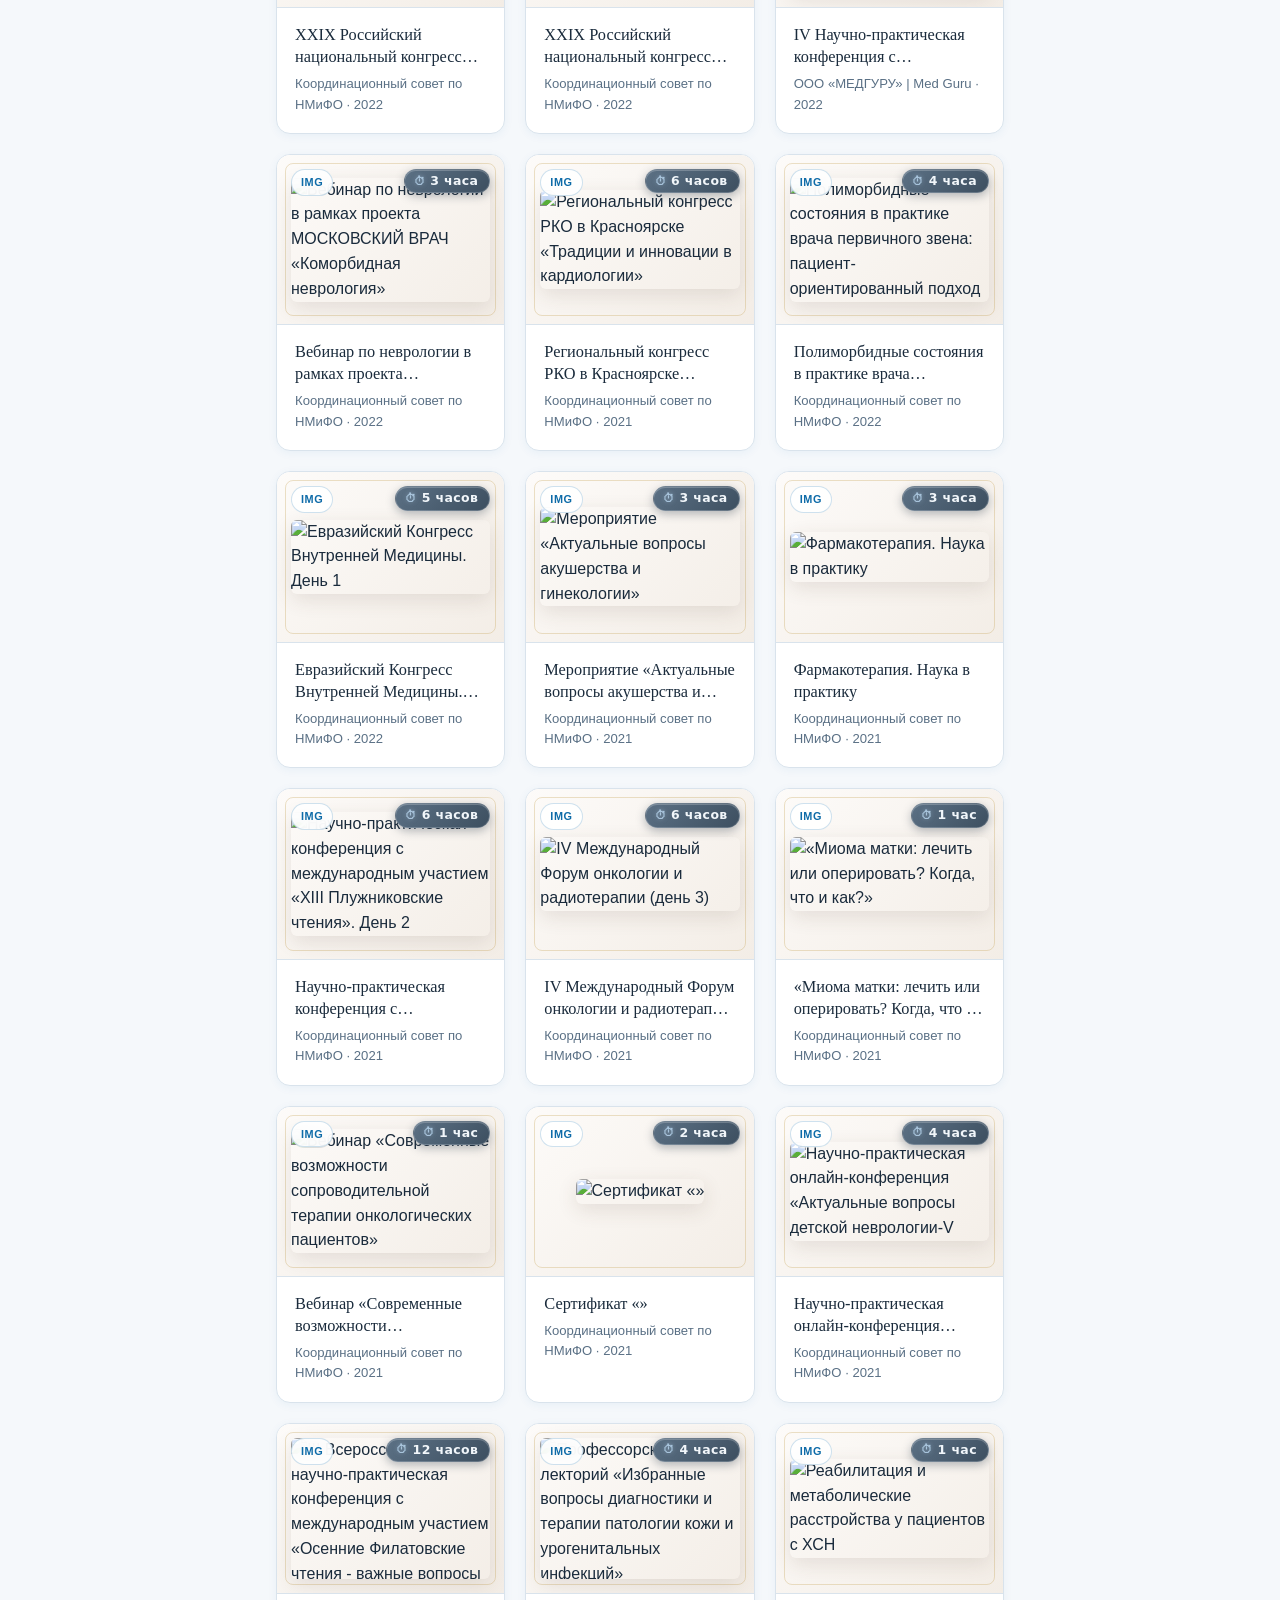
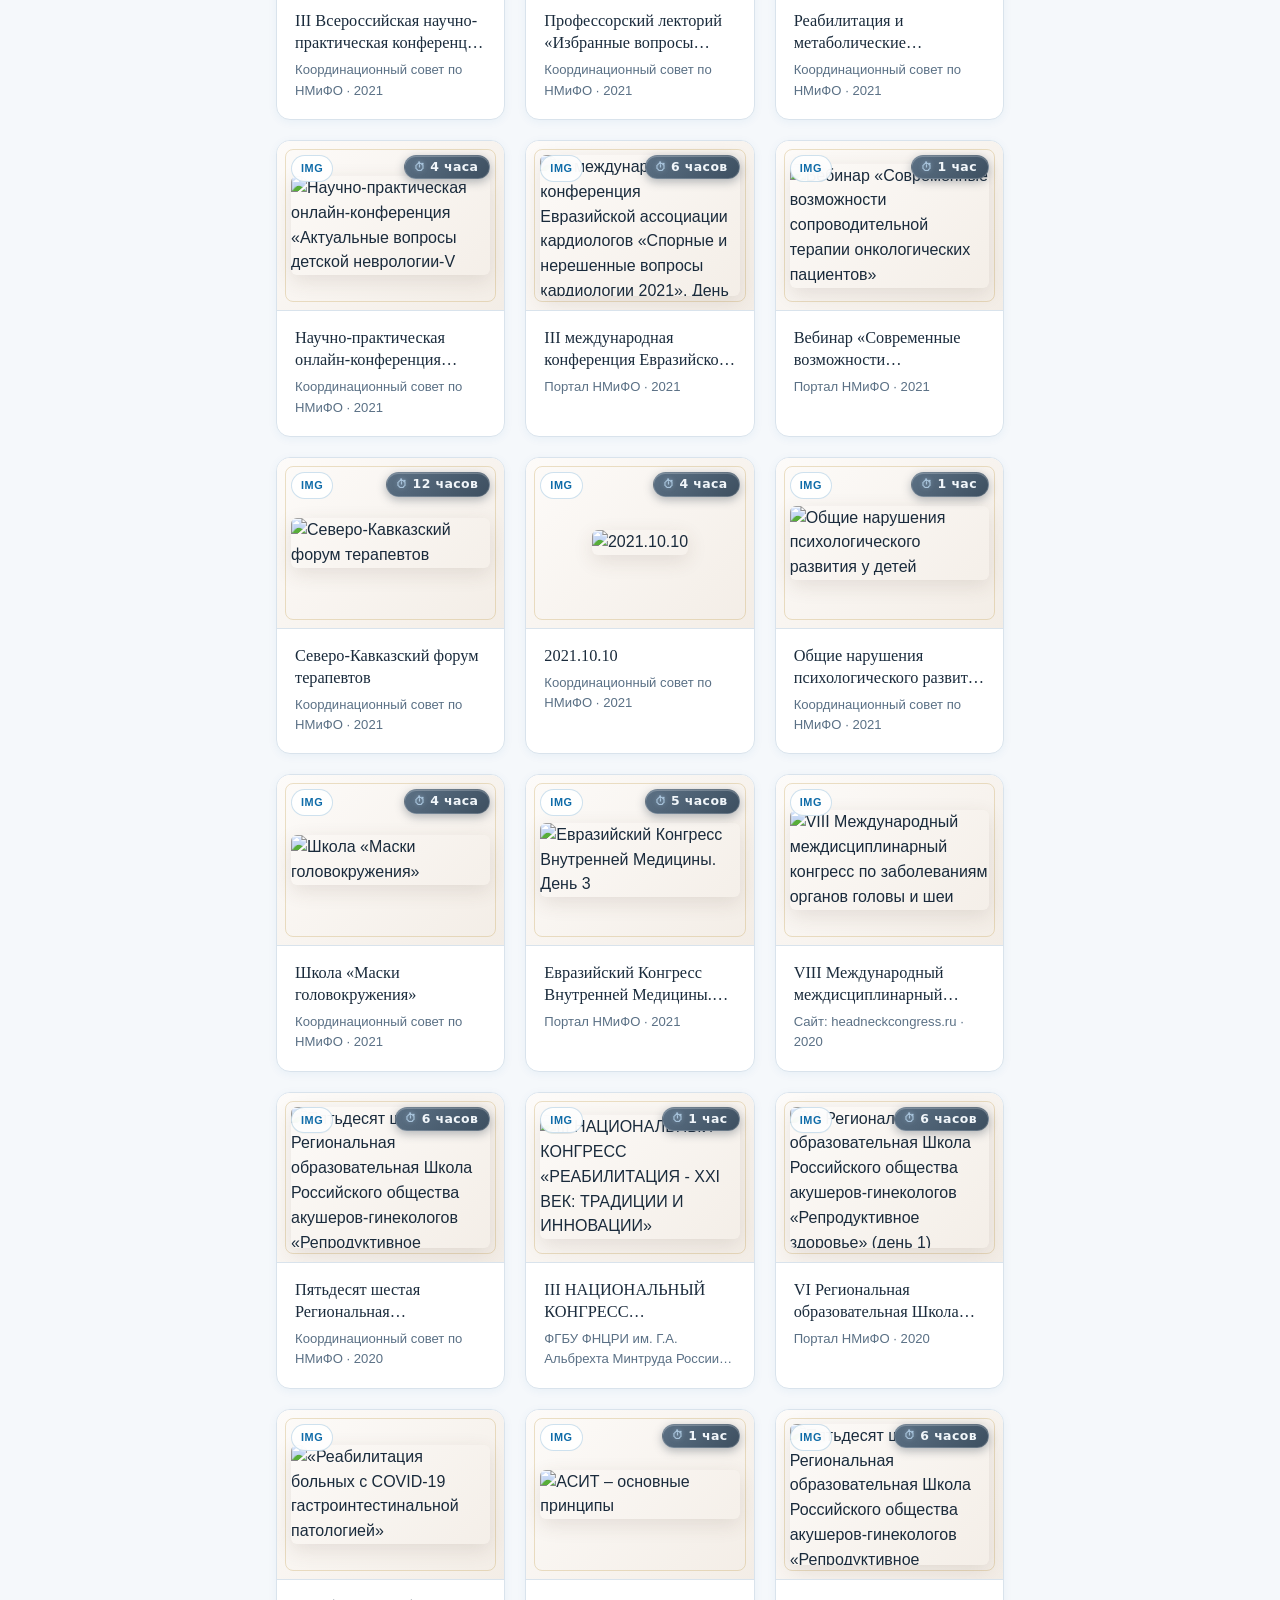
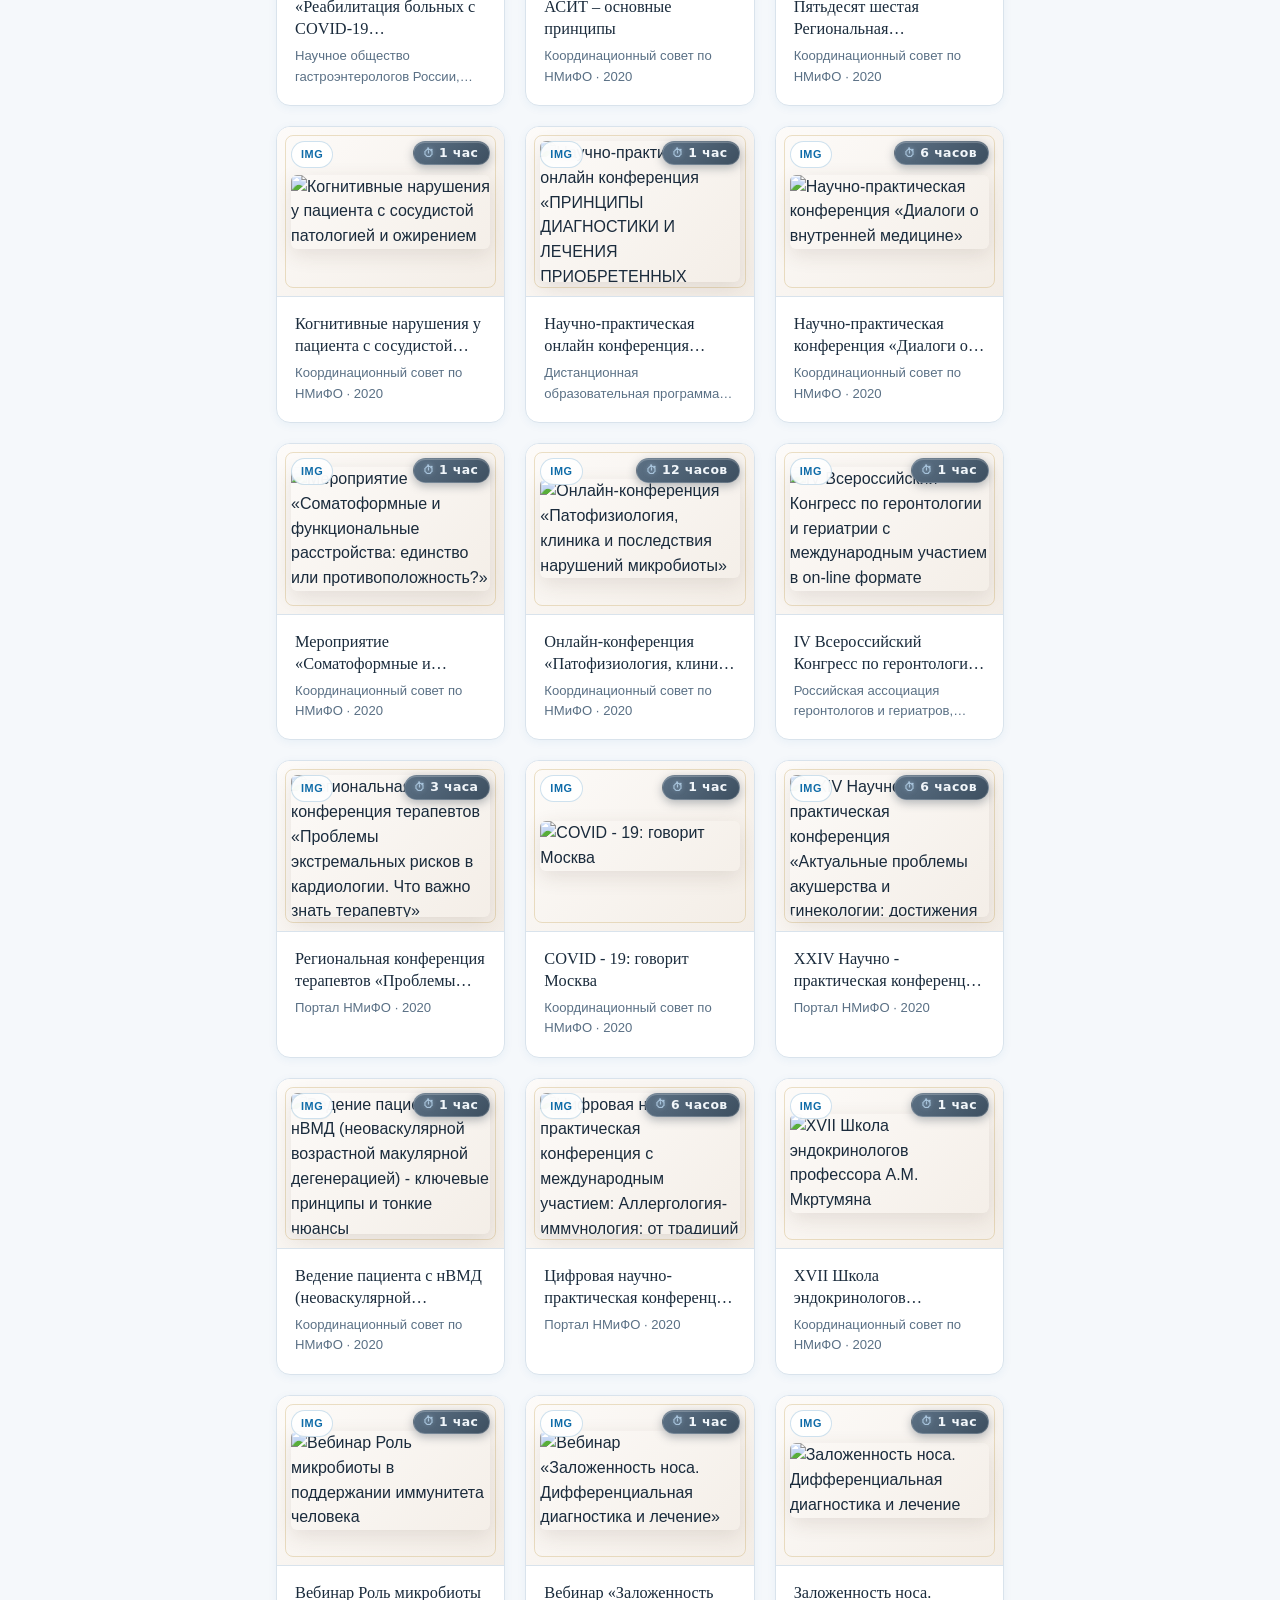
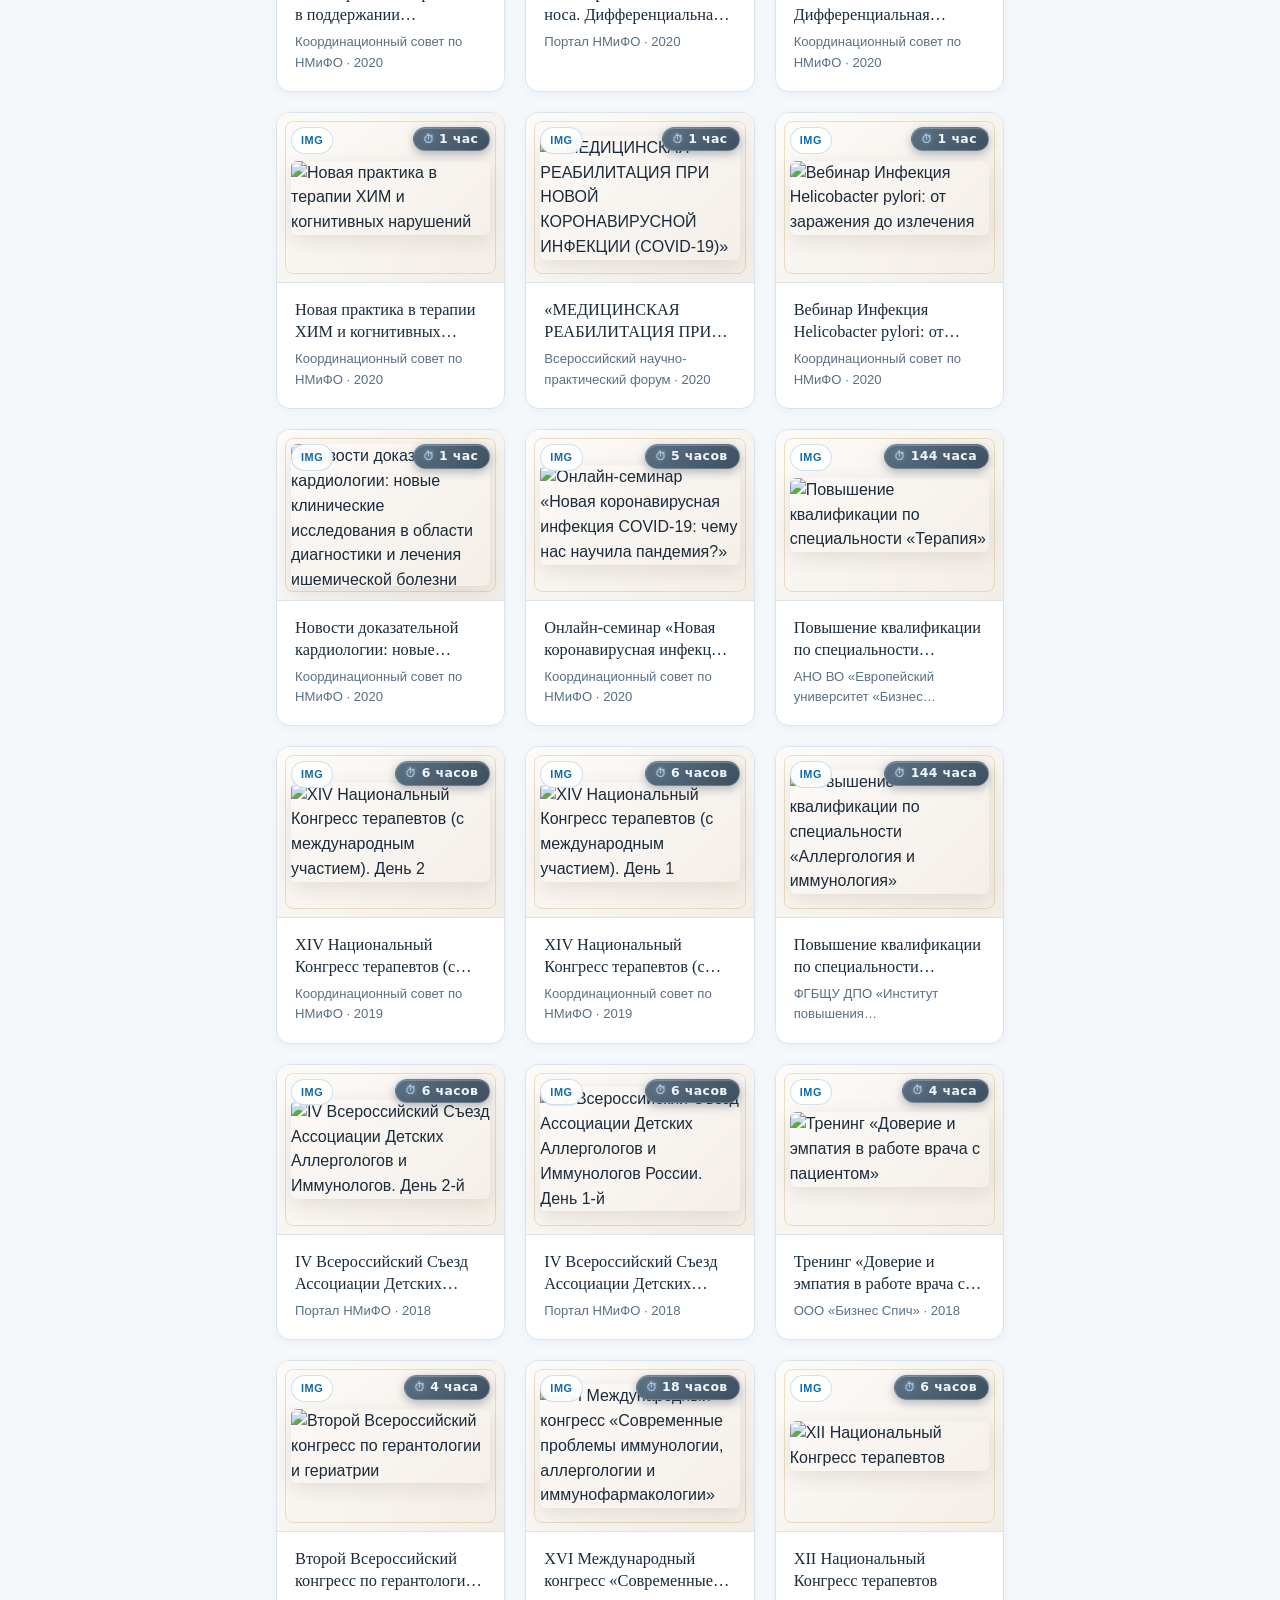
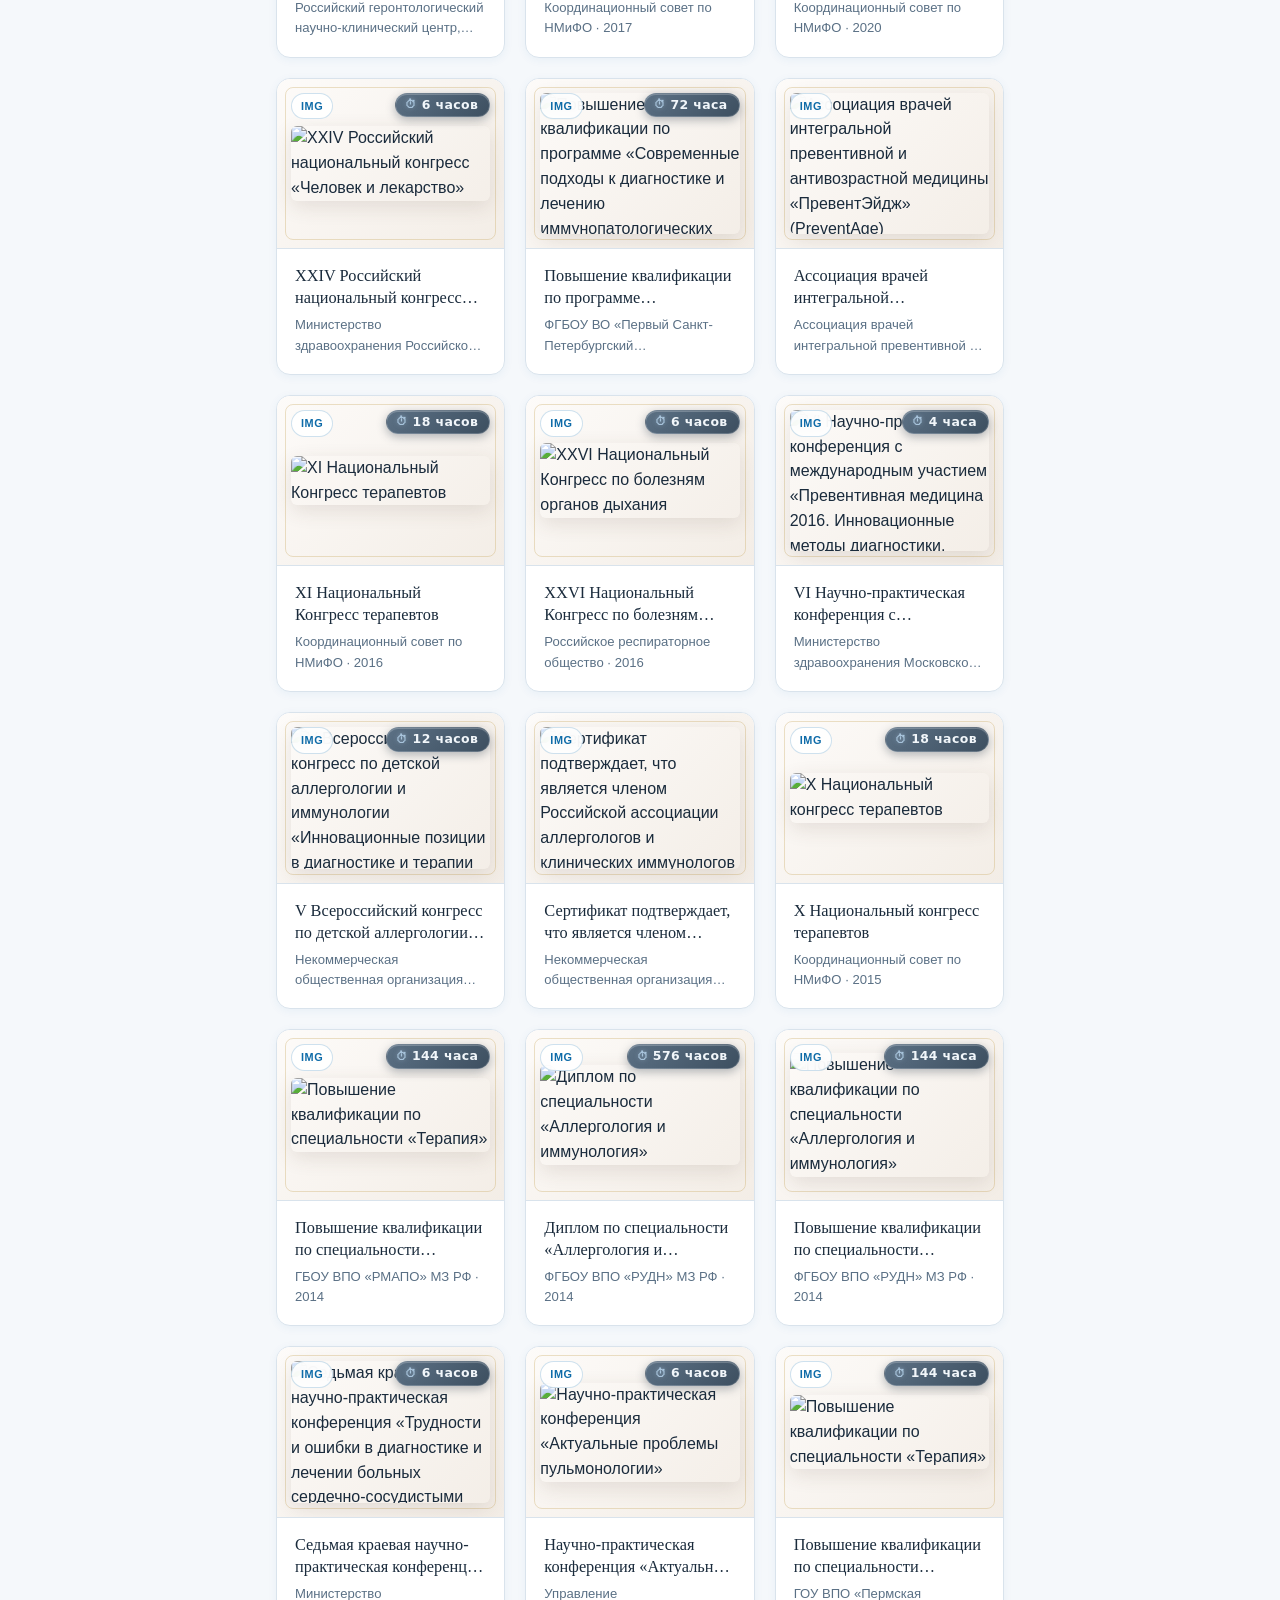
==== commit bdbaebcf: "deploy: NatalyaSvetlakova/medical-certificates@100a8fe72517bc61eeee46eb58cdf9da0d9e8e29" ====
--- a/index.html
+++ b/index.html
@@ -3,7 +3,7 @@
 <head>
   <meta charset="UTF-8">
   <meta name="viewport" content="width=device-width, initial-scale=1.0">
-  <title>Архив медицинских сертификатов и удостоверений - Наталья Светлакова</title>
+  <title>Образование и квалификация - Наталья Светлакова</title>
   <style>
     :root {
       /* ===== МЕДИЦИНСКАЯ ПАЛИТРА ===== */
@@ -2081,7 +2081,7 @@
           <path d="M12 2v2M12 20v2M4.93 4.93l1.41 1.41M17.66 17.66l1.41 1.41M2 12h2M20 12h2M4.93 19.07l1.41-1.41M17.66 6.34l1.41-1.41"/>
         </svg>
       </button>
-      <h1>Архив медицинских сертификатов и удостоверений</h1>
+      <h1>Образование и квалификация</h1>
       <p class="subtitle">Светлакова Наталья</p>
       <div class="divider"></div>
     </header>
@@ -2172,7 +2172,7 @@
       <a href="https://vk.ru/n_svetlakova" target="_blank" rel="noopener">ВКонтакте</a>
     </div>
     <div class="footer-note">
-      Материалы сайта (сертификаты, статьи, изображения) являются интеллектуальной собственностью автора.
+      Материалы сайта (сертификаты, удостоверения, дипломы, статьи, изображения) являются интеллектуальной собственностью автора.
       Копирование без письменного разрешения запрещено.
     </div>
   </div>
@@ -2374,18 +2374,23 @@
       '2015.20.11': 'Сертификат подтверждает, что является членом Российской ассоциации аллергологов и клинических иммунологов',
       '2015.21.11': 'V Всероссийский конгресс по детской аллергологии и иммунологии «Инновационные позиции в диагностике и терапии аллергических болезней детского возраста»',
       '2015.16.10': 'X Национальный конгресс терапевтов',
-      '2014.13.02': 'Повышение квалификации по специальности «Терапия»',
-      '2014.16.12': 'Повышение квалификации по специальности «Аллергология и иммунология»',
+      '2014.13.02': 'Повышение квалификации по специальности «Аллергология и иммунология»',
+      '2014.13.02(1)': 'Диплом по специальности «Аллергология и иммунология»',
+      '2014.16.12': 'Повышение квалификации по специальности «Терапия»',
       '2013.13.04': 'Седьмая краевая научно-практическая конференция «Трудности и ошибки в диагностике и лечении больных сердечно-сосудистыми заболеваниями»',
       '2010.13.03': 'Научно-практическая конференция «Актуальные проблемы пульмонологии»',
       '2009.31.08': 'Повышение квалификации по специальности «Терапия»', 
+      '2009.19.08': 'Очная клиническая аспирантура по специальности «Внутренние болезни/Терапия»', 
       '2009.14.03': 'Научно-практическая конференция «Актуальные проблемы пульмонологии»',
       '2007.24.10': 'Научно-практическая конференция «Анемии. Дифференциальный диагноз. Алгоритмы обследования. Стандарты терапии»',
       '2004.24.06': 'Школа для практикующих врачей «Совпеменные подходы к лечению артериальной гипертонии»',
+      '2003.31.08': 'Удостоверение об окончании клинической ординатуры по «Терапии»',
       '2003.14.05': 'Семинар-тренинг «Английский язык в профессиональной деятельности и технологии интеграции российских специалистов в международные проекты и программы США»',
       '1999.23.11': 'Повышение квалификации по специальности «Терапия»', 
       '1999.03.02': 'Повышение квалификации по циклу «Клинической электрокардиографии»',
+      '1999.21.06': 'Удостоверение об окончании интернатуры по «Терапии»',
       '1999.14.03': 'Современные терапевтические и хирургические подходы к лечению гастроэнтерологических заболеваний',
+      '1998.30.06': 'Приложение к Диплому о высшем образовании по специальности «Лечебное дело»',
       '1995.29.11': 'Курс «Массаж и мануальная терапия при остеохондрозе позвоночника»',
     };
 
@@ -2537,16 +2542,21 @@
       '2015.16.10': 'Координационный совет по НМиФО · 2015',
       '2014.16.12': 'ГБОУ ВПО «РМАПО» МЗ РФ · 2014',
       '2014.13.02': 'ФГБОУ ВПО «РУДН» МЗ РФ · 2014',
+      '2014.13.02(1)': 'ФГБОУ ВПО «РУДН» МЗ РФ · 2014',
       '2013.13.04': 'Министерство Здравоохранения Пермского края · 2013',
       '2010.13.03': 'Управление Здравоохранением города Перми · 2010',
       '2009.31.08': 'ГОУ ВПО «Пермская государственная медицинская академия им.ак. Е.А. Вагнера» МЗ России · 2009',
+      '2009.19.08': 'ГОУ ВПО «Пермская государственная медицинская академия» МЗ России · 2009', 
       '2009.14.03': 'Министерство Здравоохранения Пермского края · 2009',
       '2007.24.10': 'Управление Здравоохранением города Перми · 2007',
       '2004.24.06': 'Всероссийское общество кардиологов · 2004',
+      '2003.31.08': 'ГОУ ВПО «Пермская государственная медицинская академия» МЗ России · 2003',
       '2003.14.05': 'Калифорнийский государственный университет и ГОУ ВПО «Пермская государственная медицинская академия» МЗ России · 2003',
       '1999.23.11': 'ГОУ ВПО «Пермская государственная медицинская академия» МЗ России · 1999',
       '1999.03.02': 'ГОУ ВПО «Пермская государственная медицинская академия» МЗ России · 1999',
+      '1999.21.06': 'ГОУ ВПО «Пермская государственная медицинская академия» МЗ России · 1999',
       '1999.01.06': 'Министерство Здравоохранения Пермского края · 1999',
+      '1998.30.06': 'ГОУ ВПО «Пермская государственная медицинская академия» МЗ России · 1998',
       '1995.29.11': 'ГОУ ВПО «Пермская государственная медицинская академия» МЗ России · 1995',
     };
 
@@ -2696,16 +2706,21 @@
       '2015.16.10': 18,
       '2014.16.12': 144,
       '2014.13.02': 144,
+      '2014.13.02(1)': 576,
       '2013.13.04': 6,
       '2010.13.03': 6,
       '2009.31.08': 144,
+      '2009.19.08': 6480,
       '2009.14.03': 6,
       '2007.24.10': 6,
       '2004.24.06': 4,
       '2003.14.05': 9,
+      '2003.31.08': 5184,
       '1999.23.11': 144,
+      '1999.21.06': 1728,
       '1999.03.02': 48,
       '1999.01.06': 2,
+      '1998.30.06': 7760,
       '1995.29.11': 144,
     };
 
@@ -2876,16 +2891,21 @@
       '2015.16.10': 'therapy',
       '2014.16.12': 'therapy',
       '2014.13.02': 'allergo',
+      '2014.13.02(1)': 'allergo',
       '2013.13.04': 'cardio',
       '2010.13.03': 'pulmo',
       '2009.31.08': 'therapy',
+      '2009.19.08': 'therapy',
       '2009.14.03': 'pulmo',
       '2007.24.10': 'other',
       '2004.24.06': 'cardio',
+      '2003.31.08': 'therapy',
       '2003.14.05': 'other',
       '1999.23.11': 'therapy',
+      '1999.21.06': 'therapy',
       '1999.03.02': 'cardio',
       '1999.01.06': 'gastro',
+      '1998.30.06': 'other',
       '1995.29.11': 'other',
     };
 
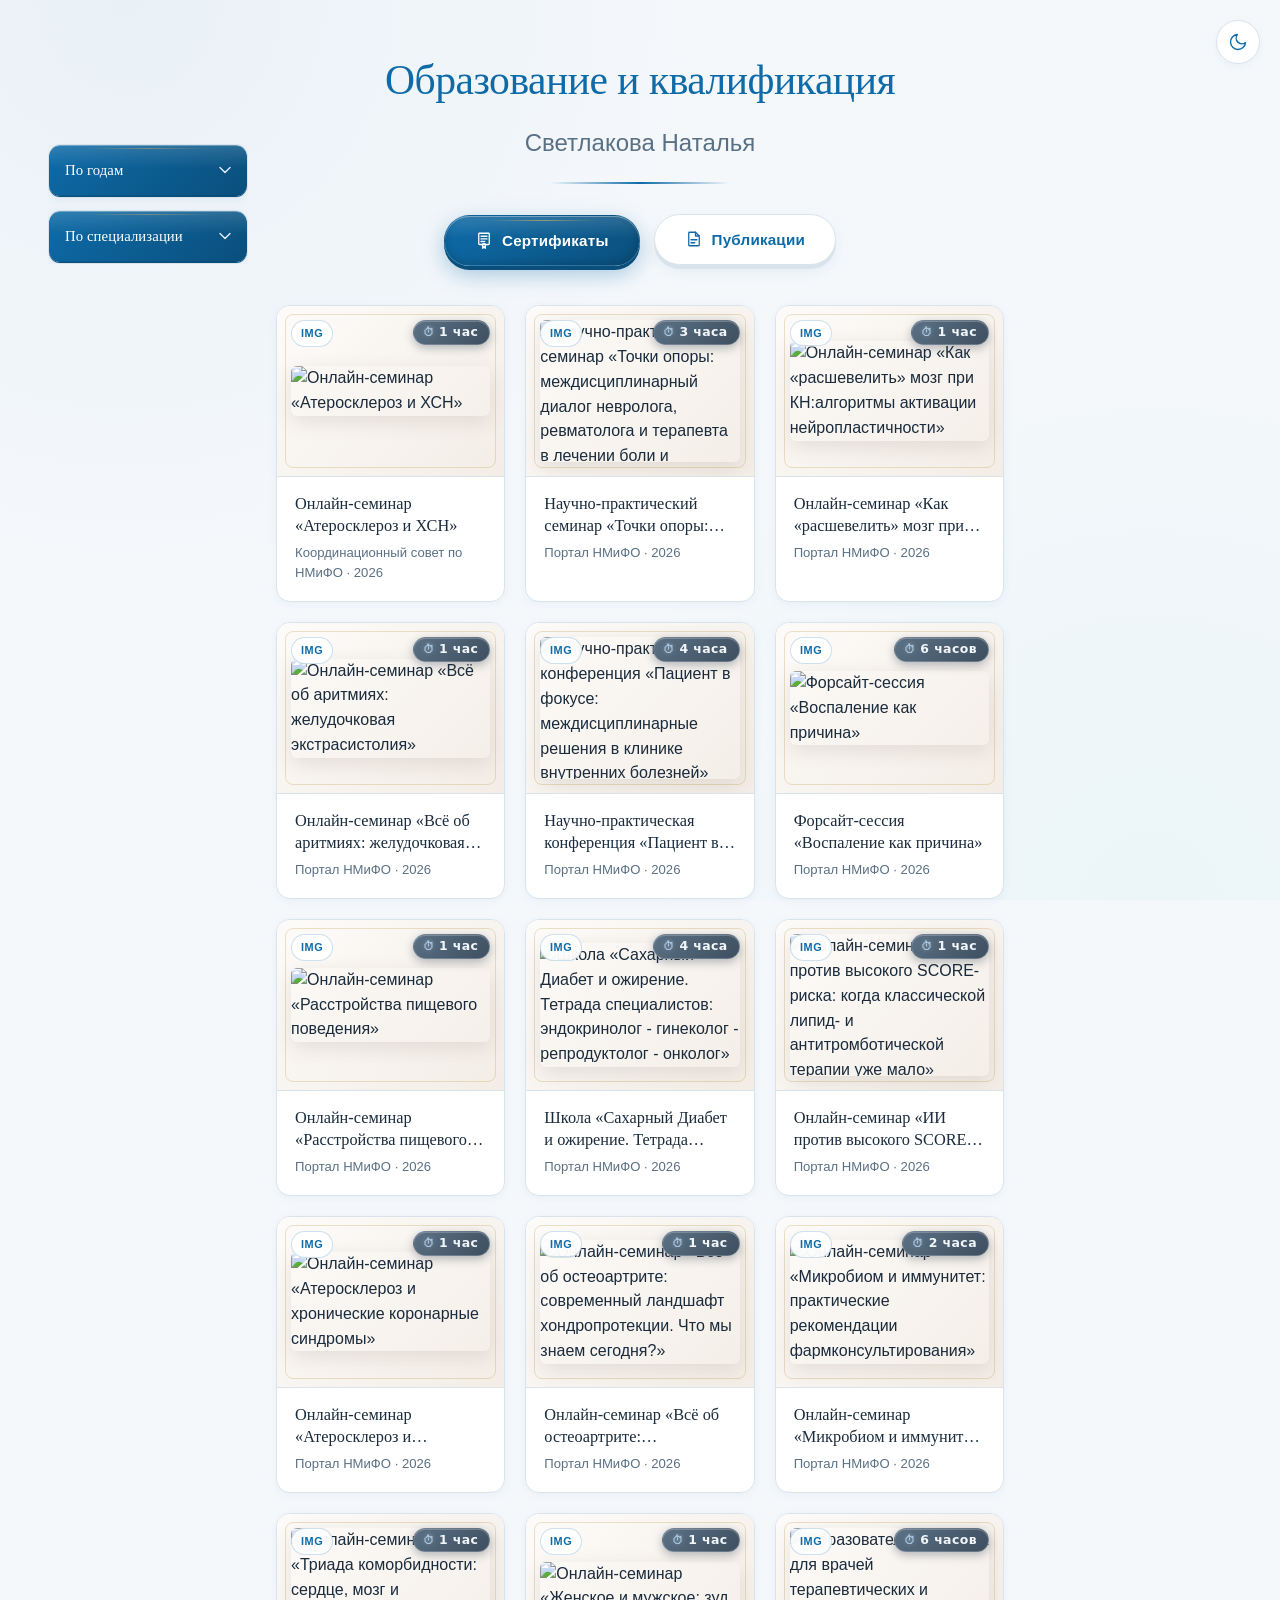
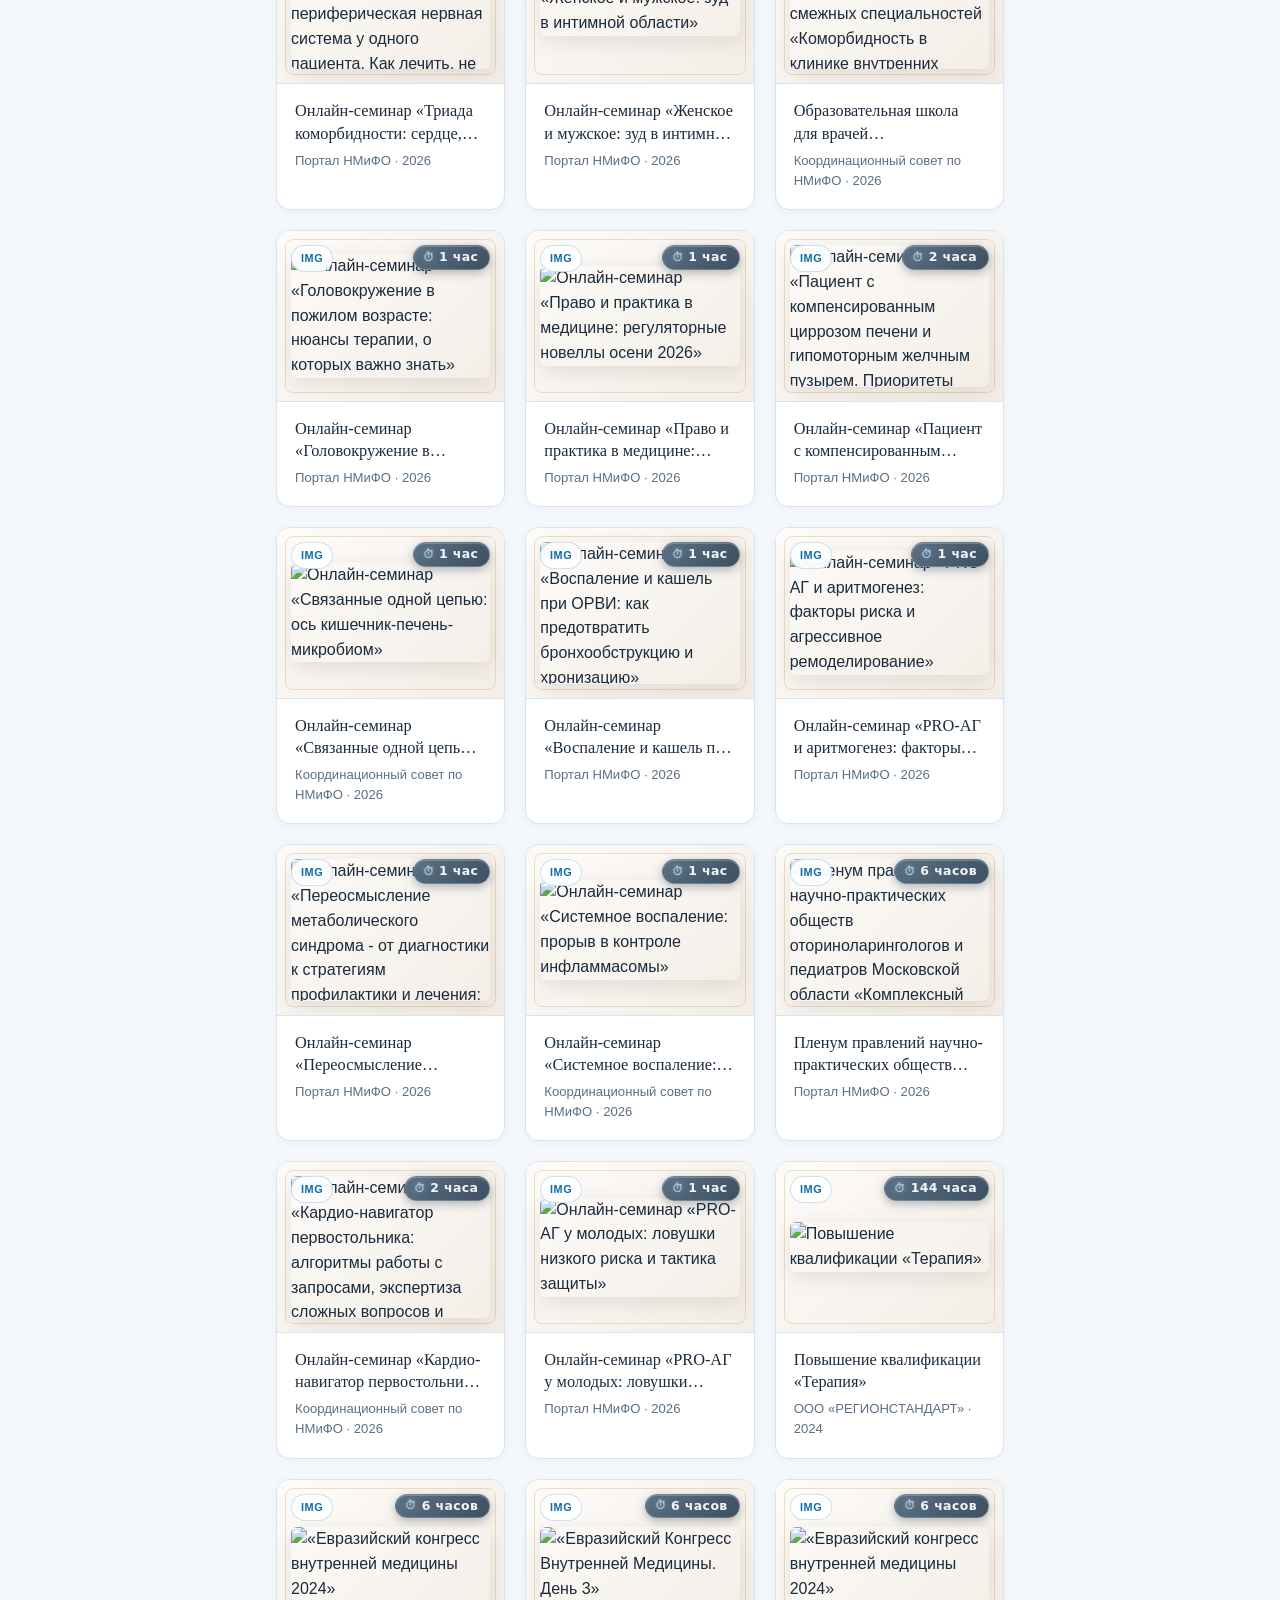
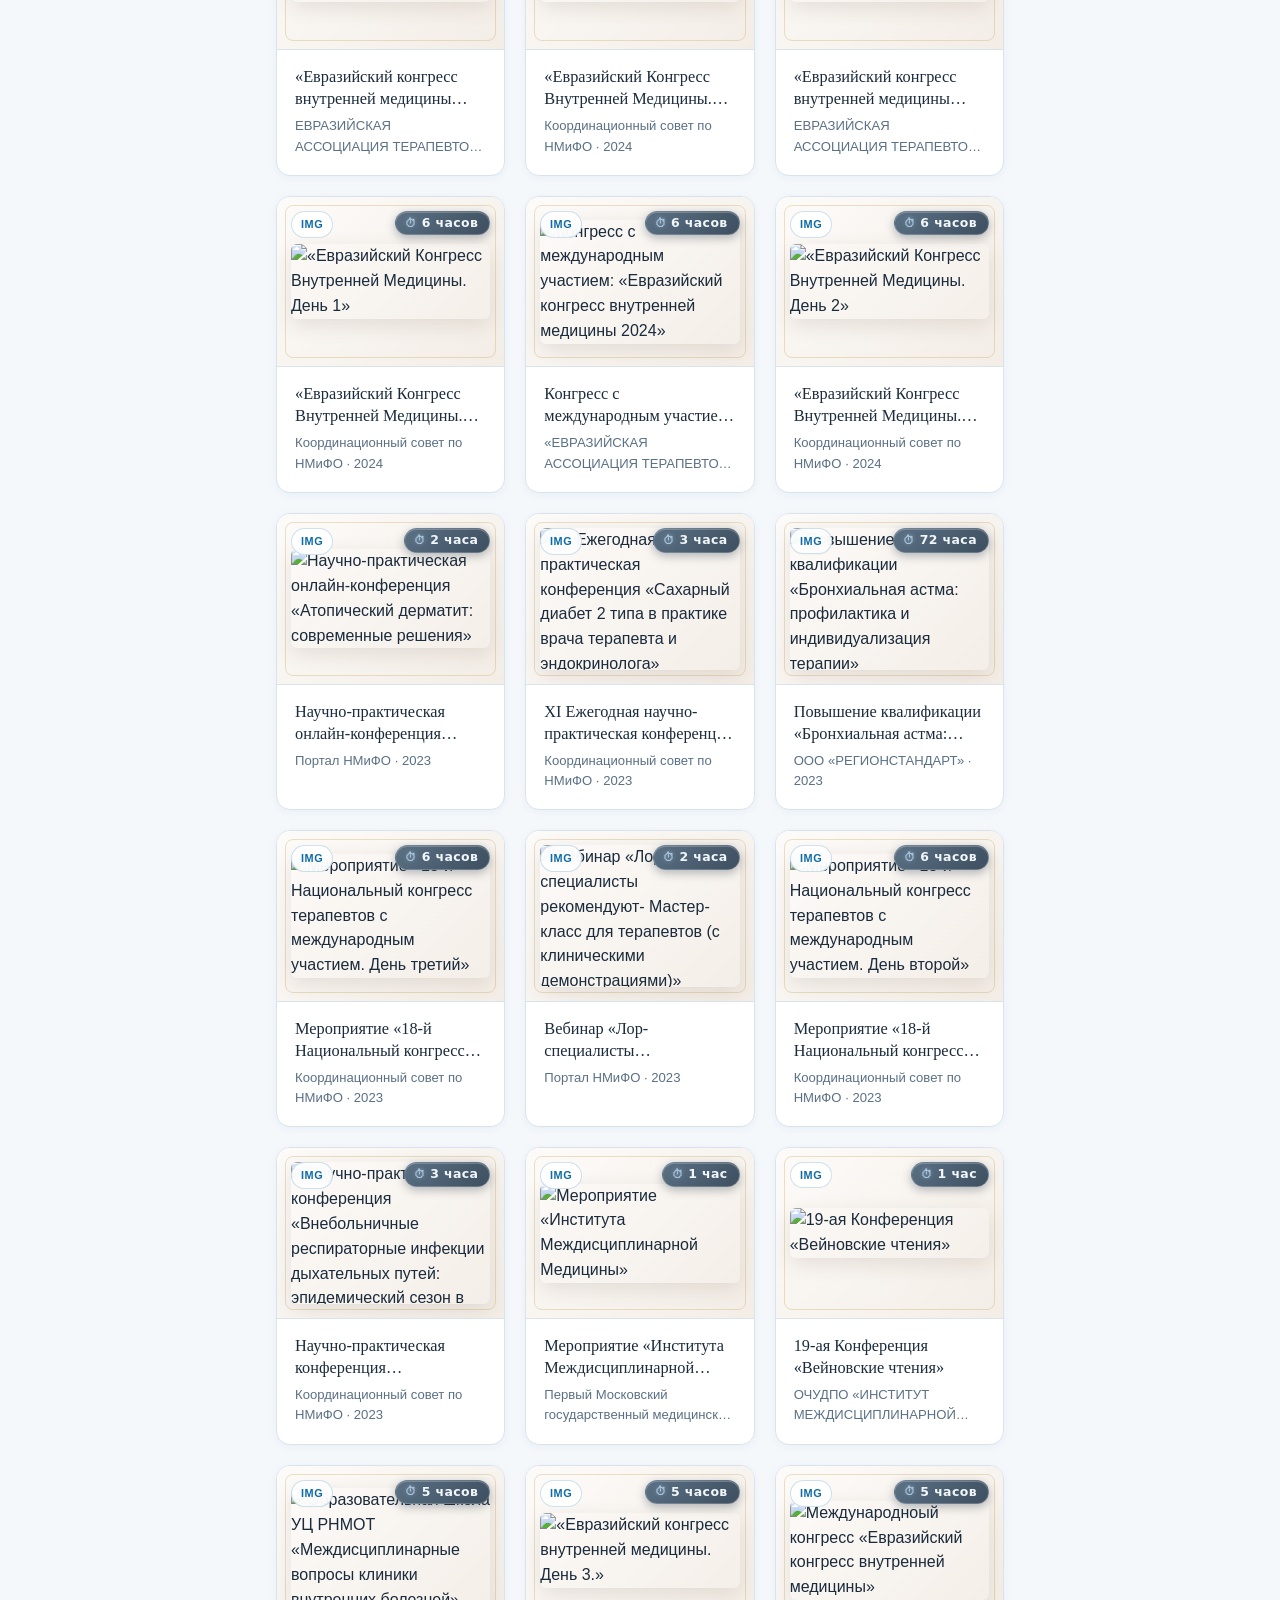
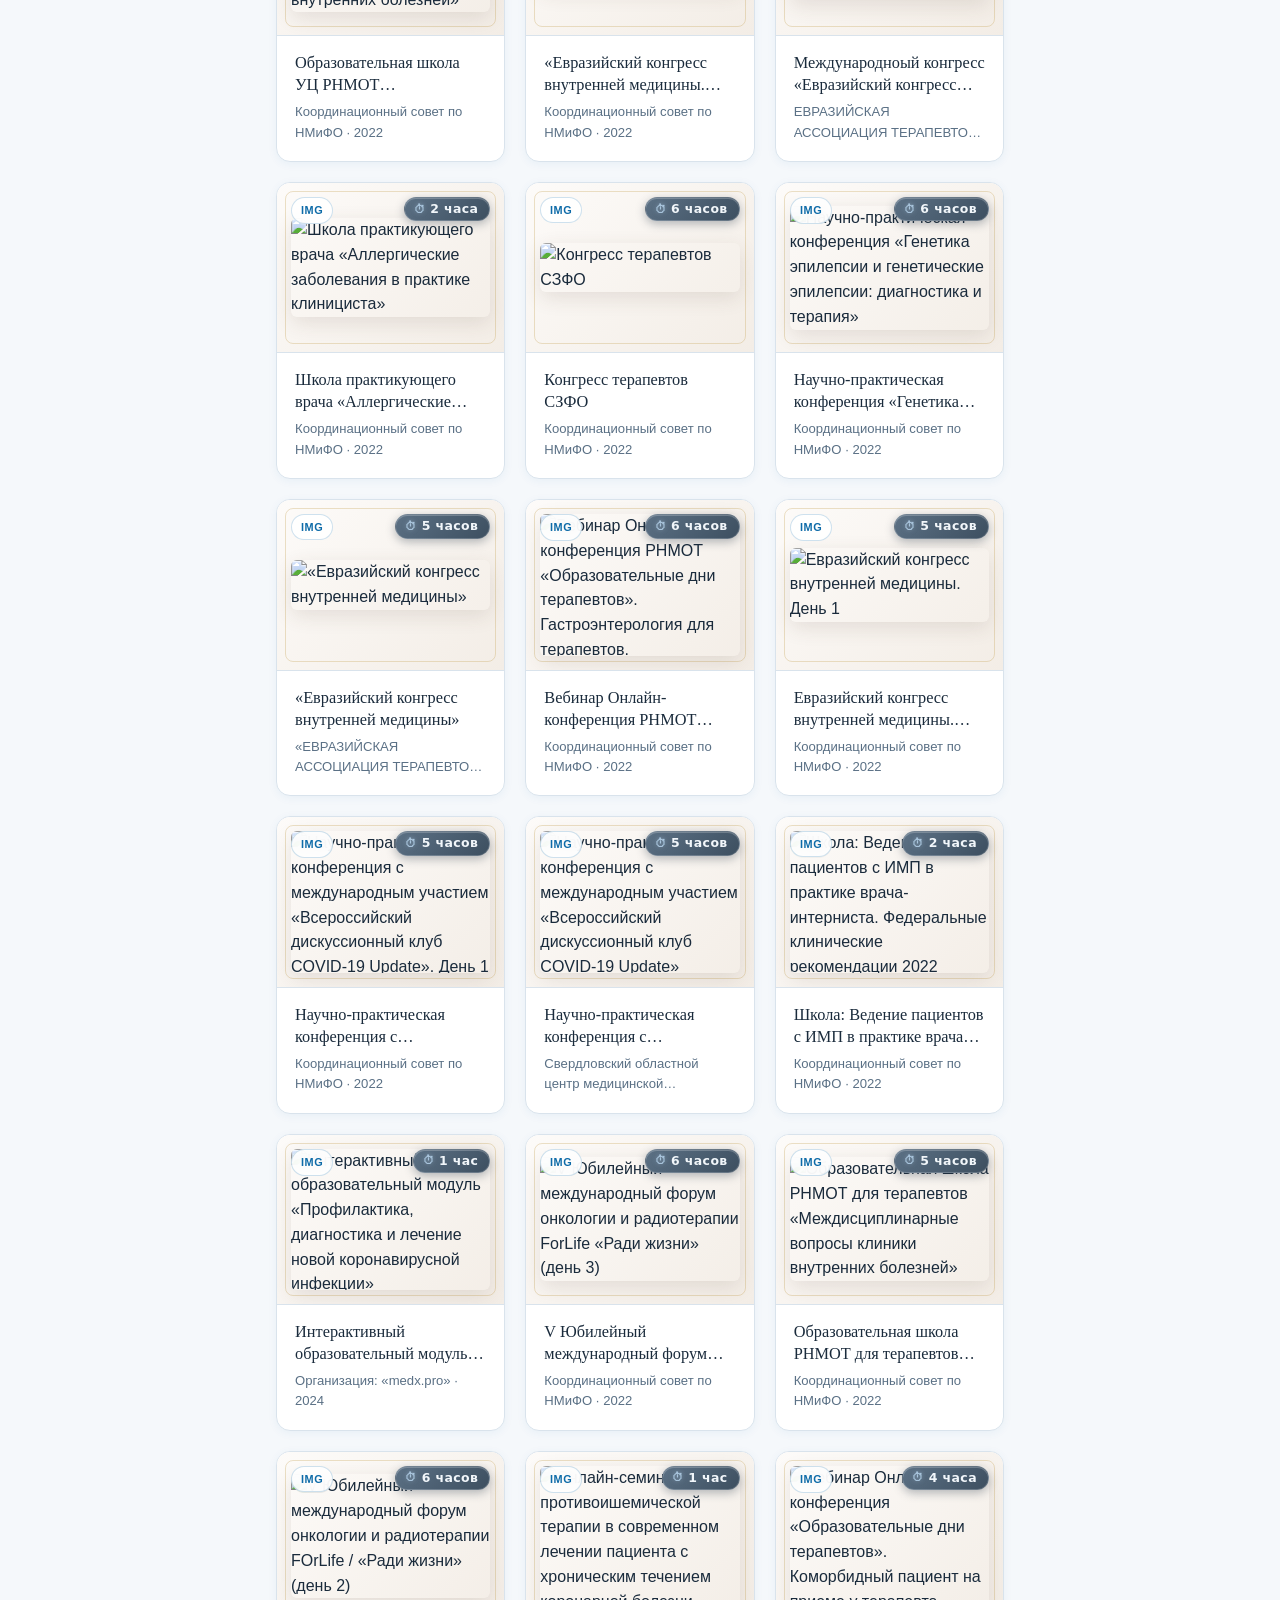
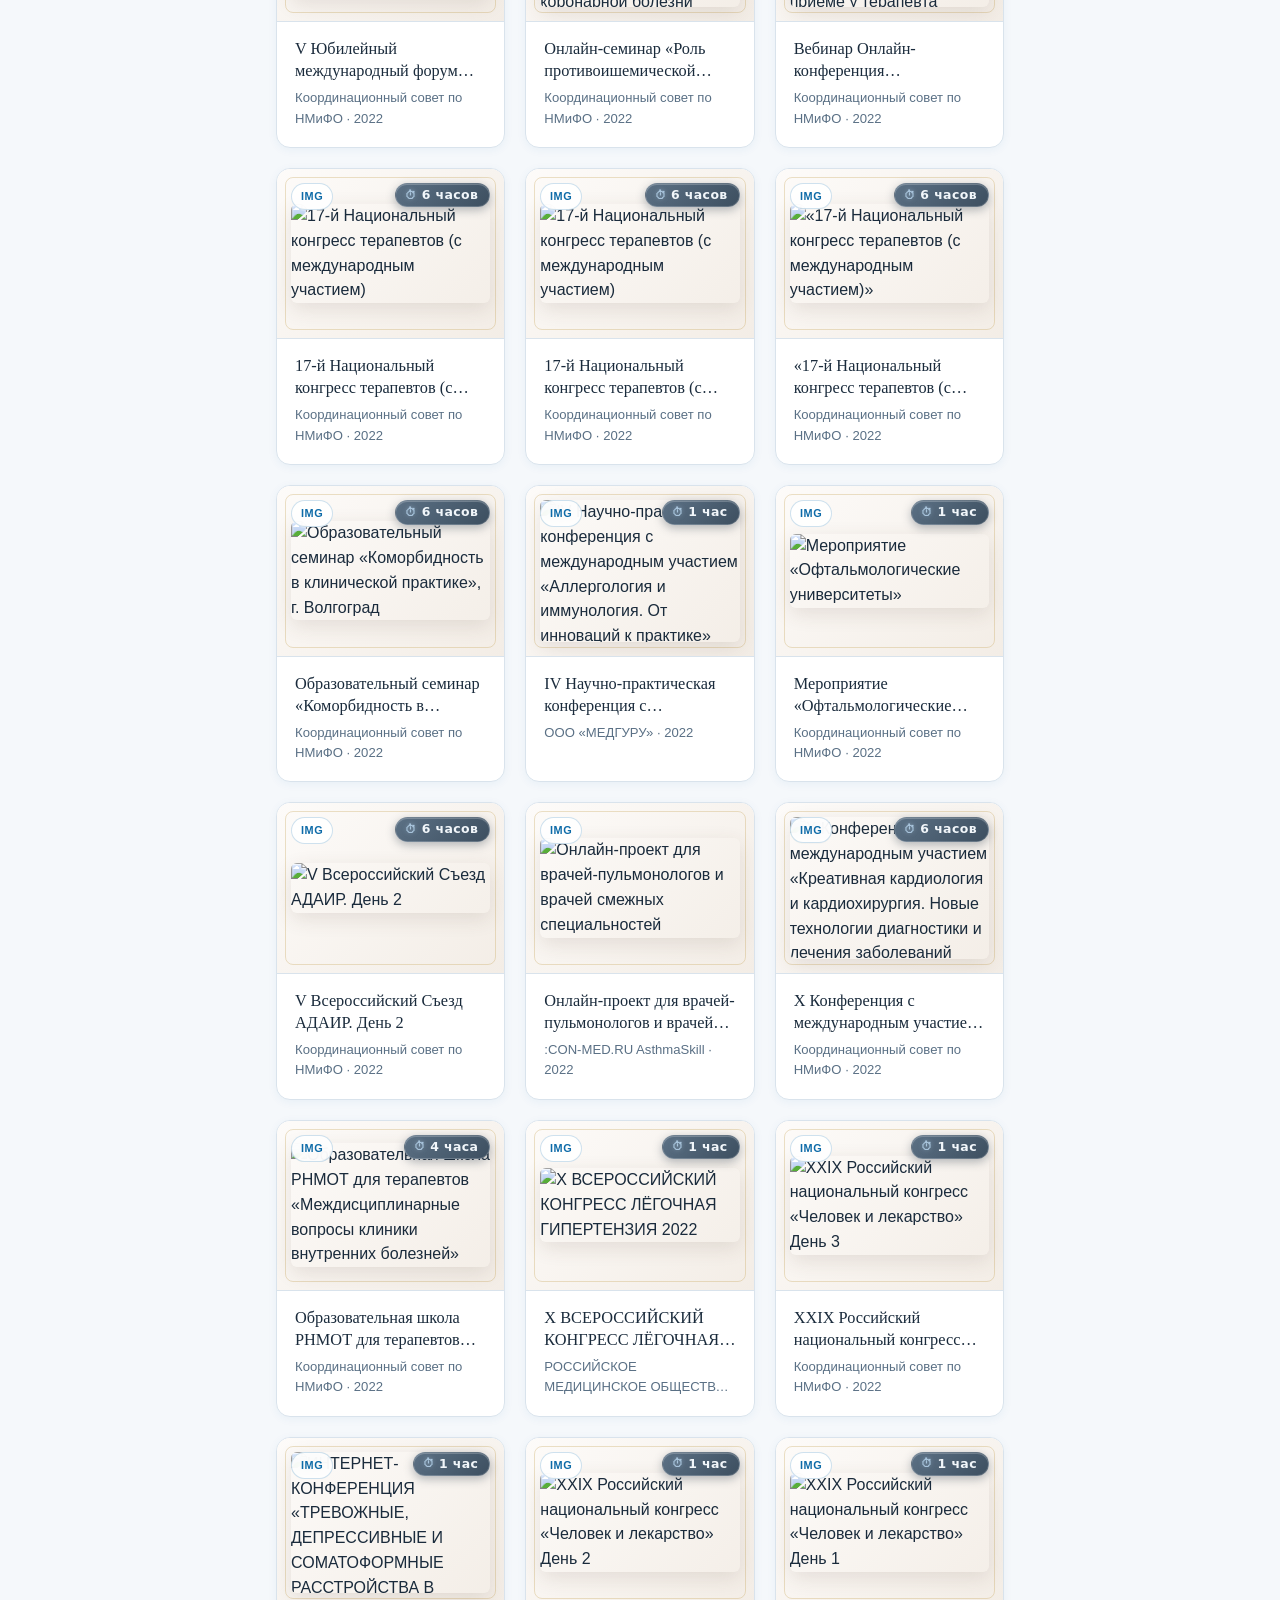
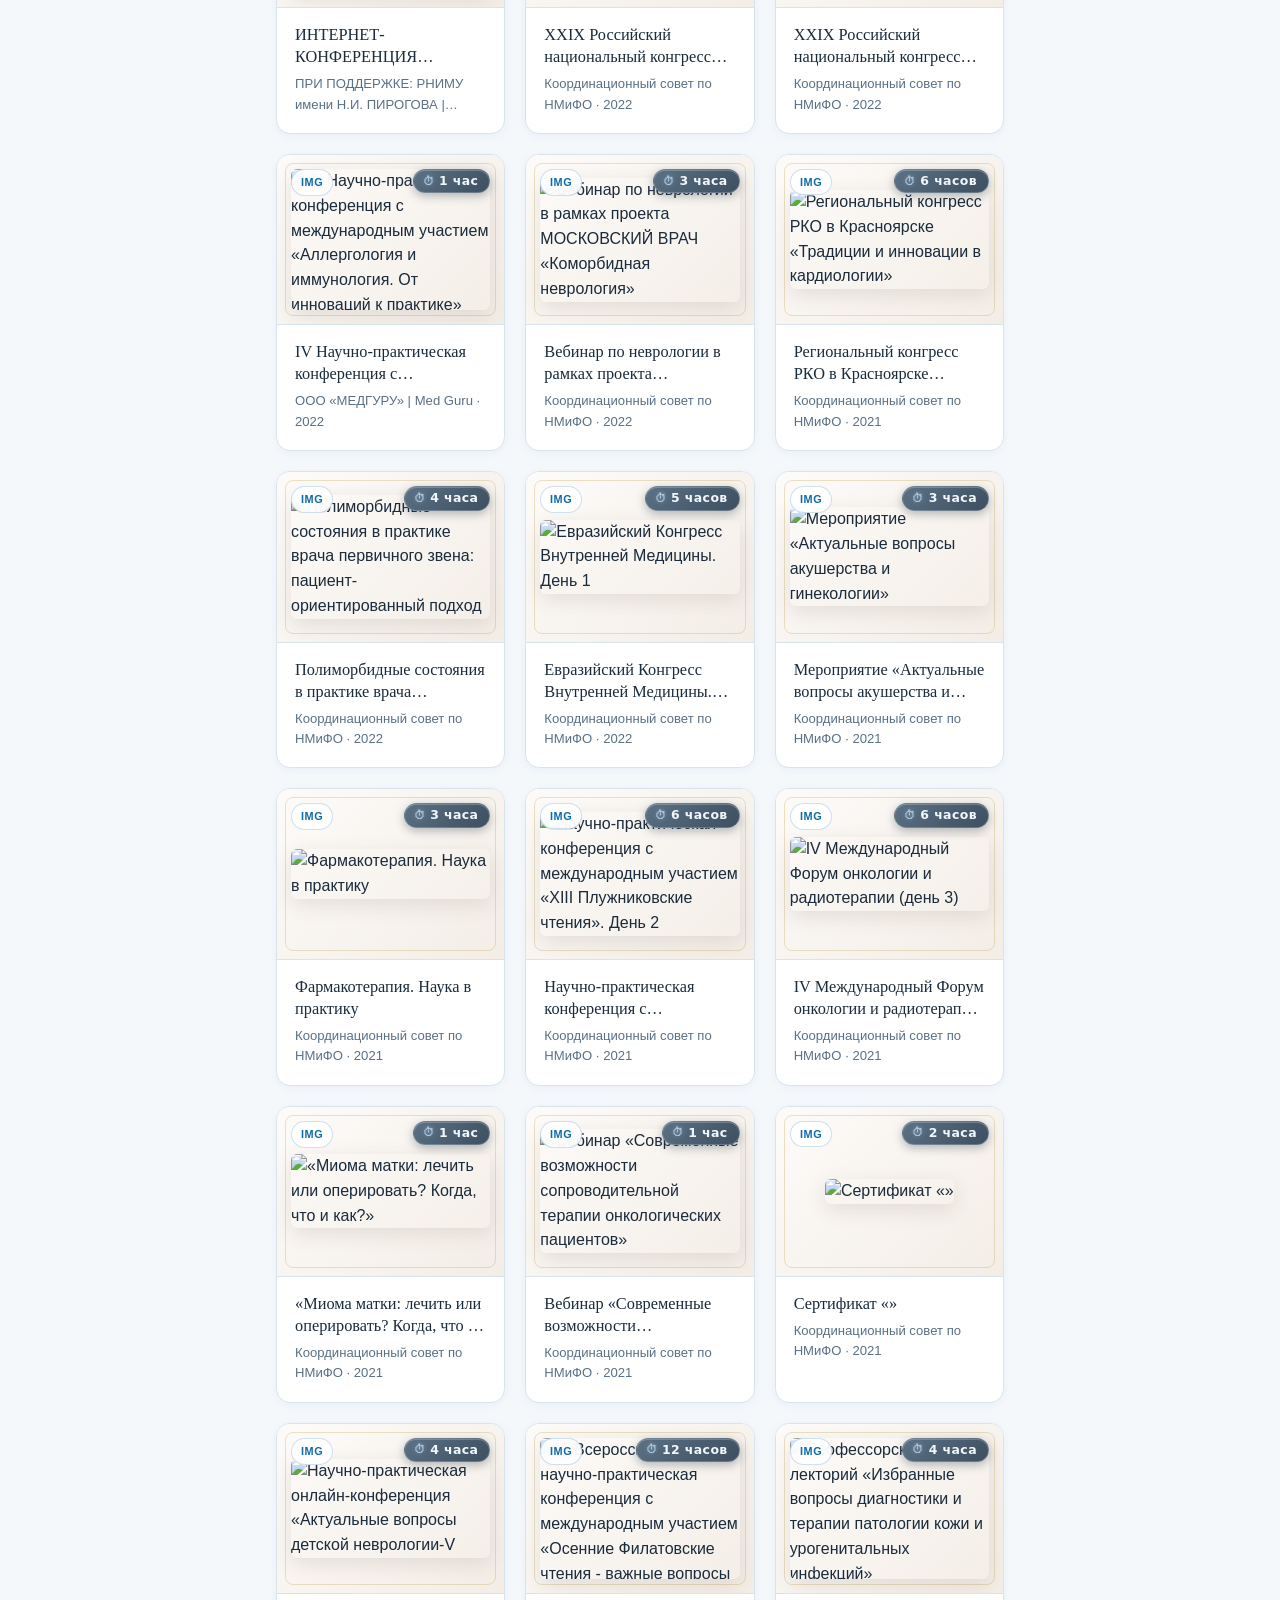
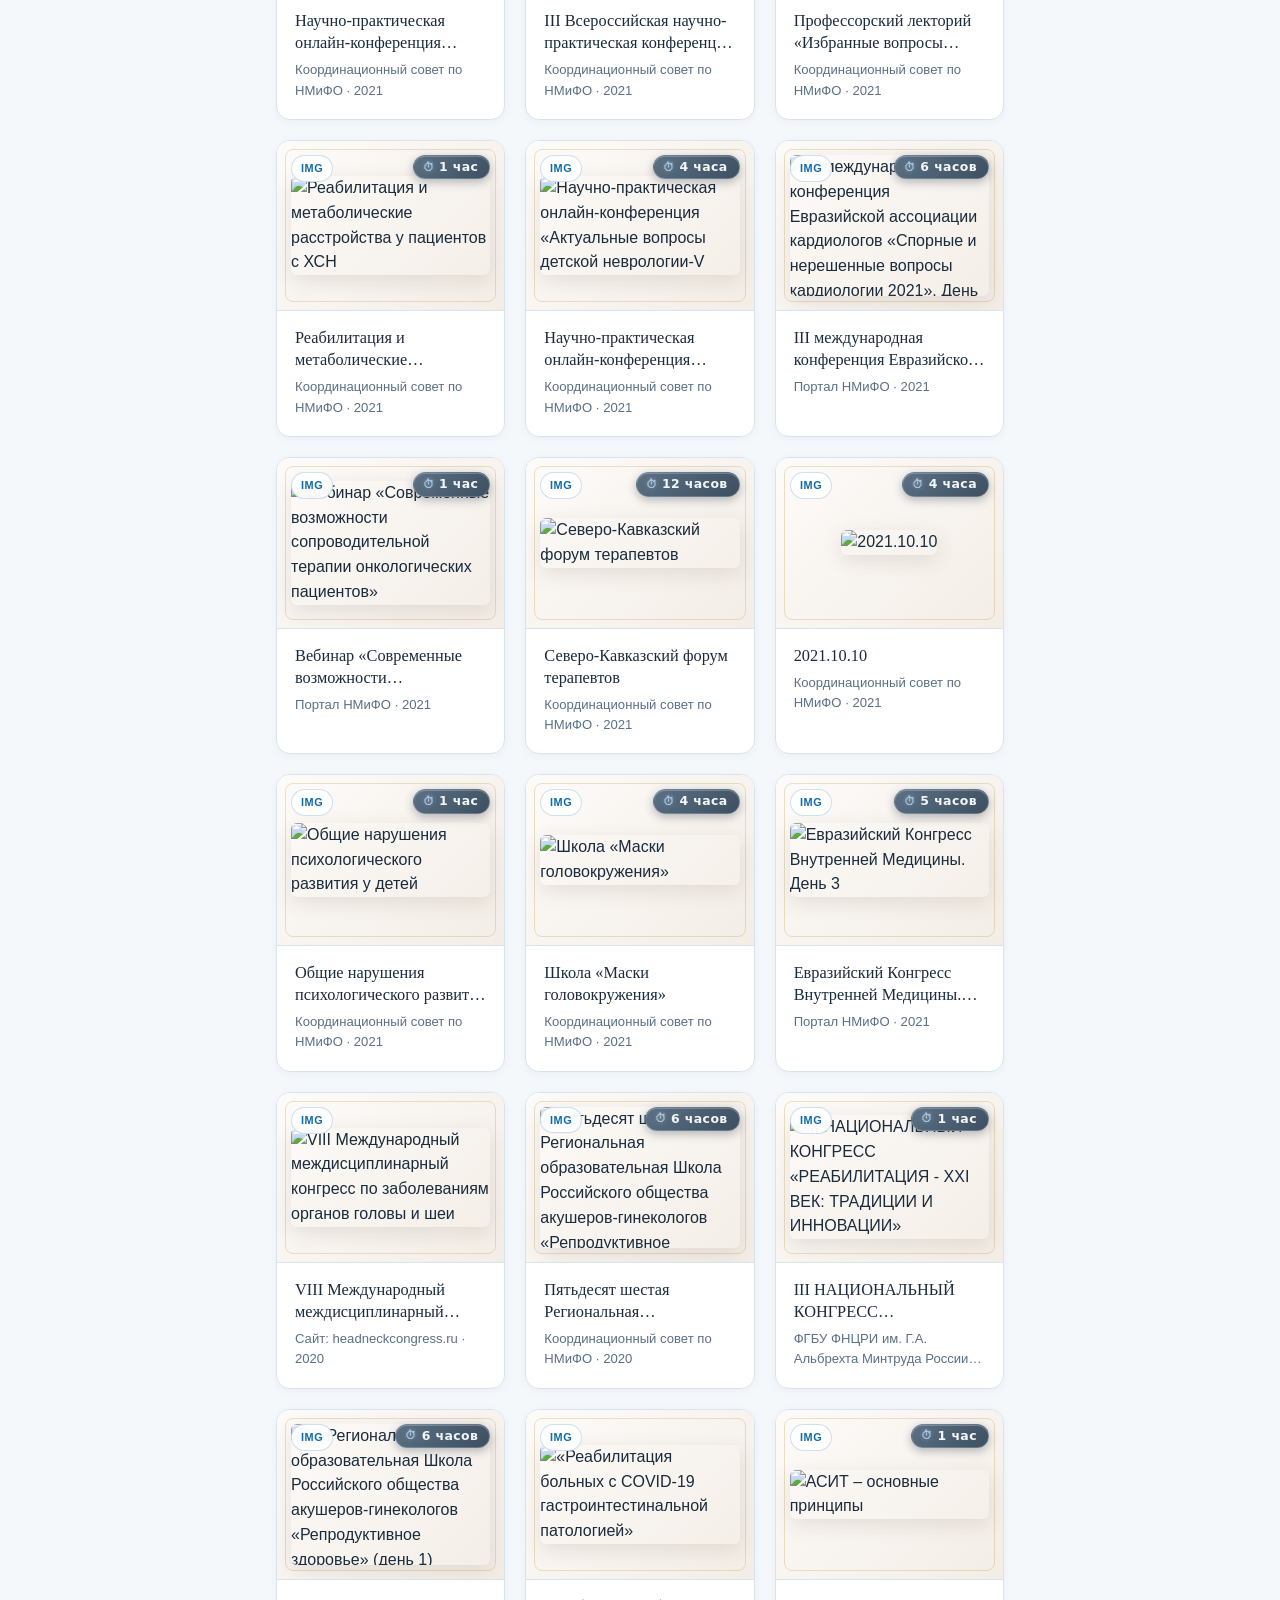
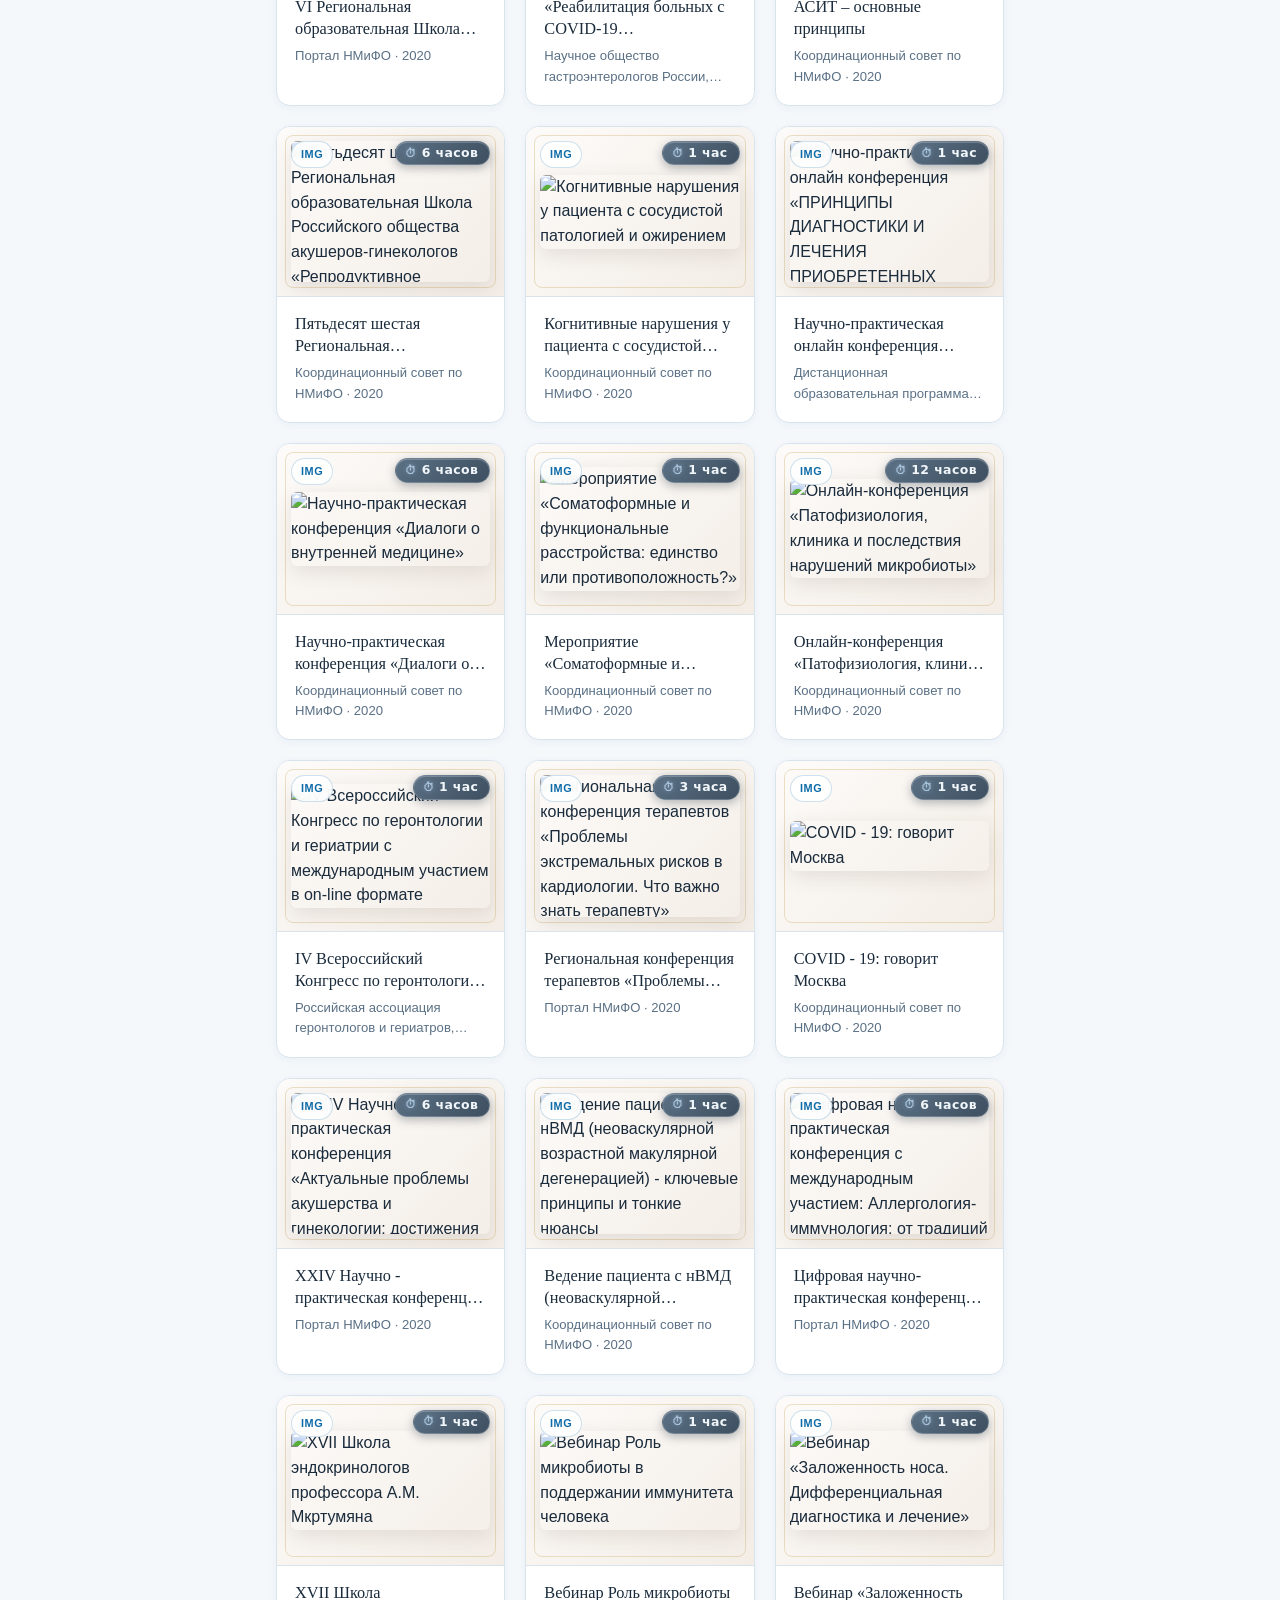
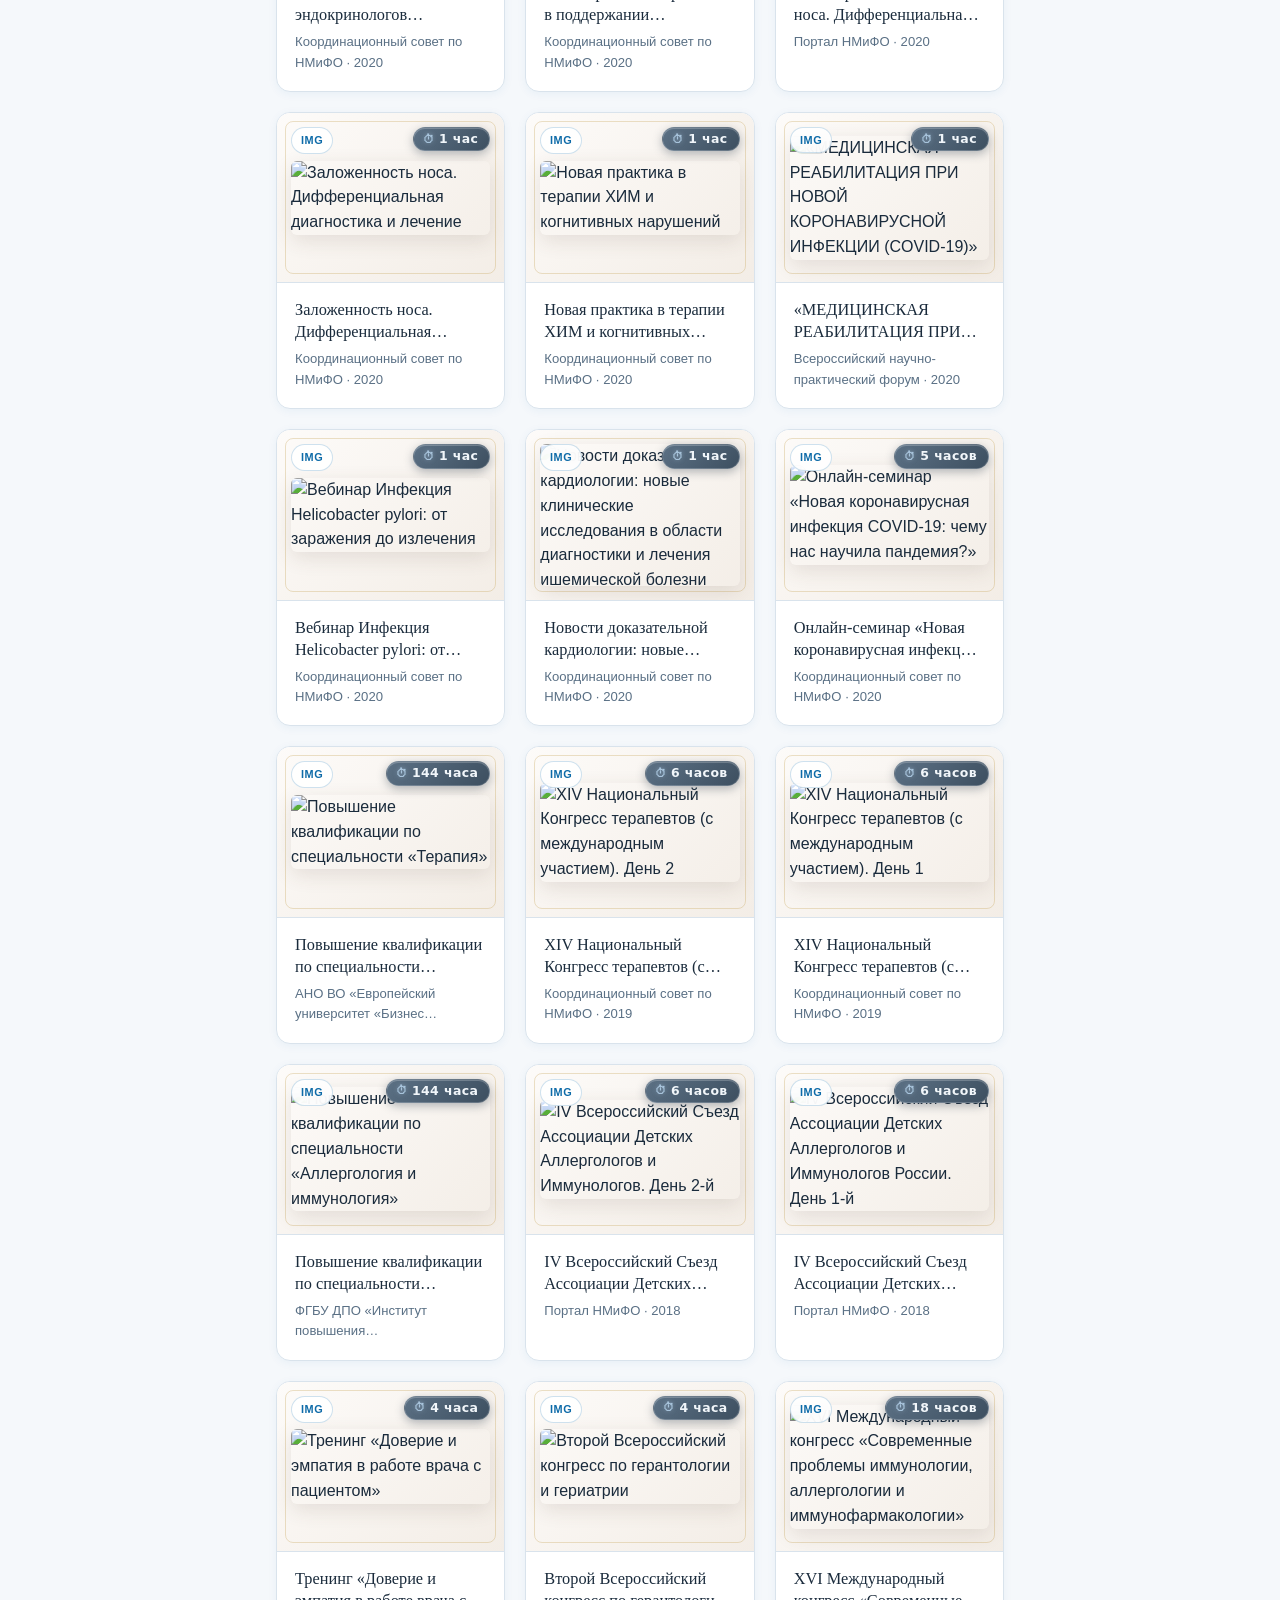
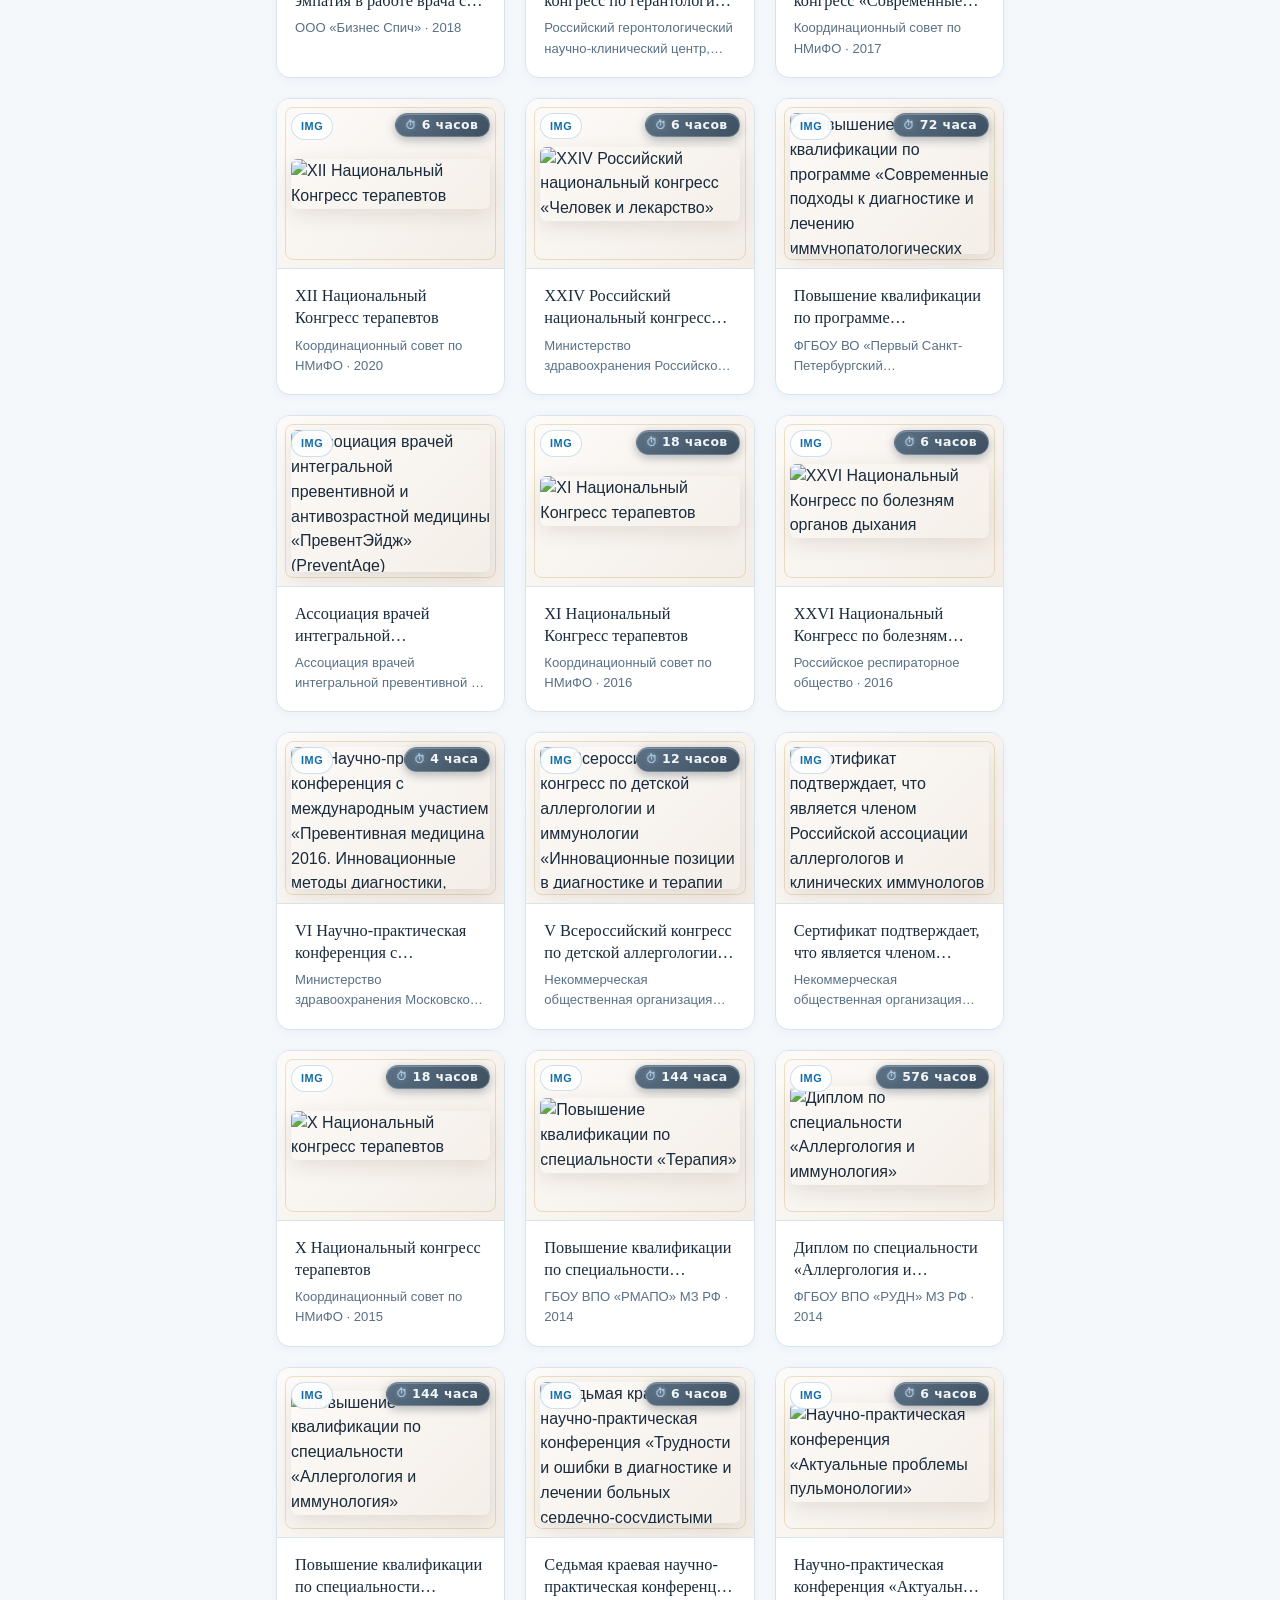
==== commit 7cc6c2a3: "deploy: NatalyaSvetlakova/medical-certificates@6a8ae07039e9ba396316a5a50194006a5e71d22e" ====
--- a/index.html
+++ b/index.html
@@ -4,2077 +4,43 @@
   <meta charset="UTF-8">
   <meta name="viewport" content="width=device-width, initial-scale=1.0">
   <title>Образование и квалификация - Наталья Светлакова</title>
+  <link rel="preload" href="certificates.json" as="fetch" crossorigin>
+  <link rel="icon" href="favicon.ico" sizes="any">  
+  <!-- Тема — до любого CSS, чтобы не мигало -->
+  <script>
+    (function() {
+      const saved = localStorage.getItem('theme');
+      const prefersDark = window.matchMedia('(prefers-color-scheme: dark)').matches;
+      const theme = saved || (prefersDark ? 'dark' : 'light');
+      document.documentElement.setAttribute('data-theme', theme);
+    })();
+  </script>
+  <!-- Фон и color-scheme до загрузки style.css -->
   <style>
-    :root {
-      /* ===== МЕДИЦИНСКАЯ ПАЛИТРА ===== */
-      --bg: #f5f8fb;                    /* очень светлый голубовато-серый */
-      --bg-card: #ffffff;
-      --text: #1a2b3c;                  /* тёмно-синий вместо чёрного */
-      --text-muted: #5a7085;            /* приглушённый серо-синий */
-      --primary: #0e6ba8;               /* медицинский синий */
-      --primary-dark: #0a4f7c;
-      --primary-soft: #e3f0f8;
-      --accent: #2ec4b6;                /* бирюзовый акцент */
-      --gold: #c9a961;
-      --paper: linear-gradient(135deg, #fdfbf9 0%, #f3ede6 100%);
-      --border: #d9e3ec;
-      --radius: 14px;
-      --shadow-sm: 0 2px 10px rgba(14, 107, 168, 0.06);
-      --shadow-lg: 0 18px 42px rgba(14, 107, 168, 0.16);
-    }
-
-    * { box-sizing: border-box; }
-
-    body {
-      font-family: -apple-system, BlinkMacSystemFont, 'Segoe UI', Roboto, Arial, sans-serif;
-      background: var(--bg);
-      color: var(--text);
-      margin: 0;
-      padding: 48px 24px 80px;
-      line-height: 1.55;
-      background-image:
-        radial-gradient(circle at 10% 0%, rgba(14, 107, 168, 0.05) 0%, transparent 40%),
-        radial-gradient(circle at 90% 100%, rgba(46, 196, 182, 0.05) 0%, transparent 40%);
-      background-attachment: fixed;
-    }
-
-    .container { max-width: 1600px; margin: 0 auto; padding: 0 24px; }
-
-    header { text-align: center; margin-bottom: 30px; }
-
-    h1 {
-      font-family: Georgia, 'Times New Roman', serif;
-      color: var(--primary);
-      font-size: clamp(1.7rem, 4vw, 2.6rem);
-      margin: 0 0 12px;
-      font-weight: 500;
-      letter-spacing: -0.5px;
-    }
-
-    .subtitle {
-      color: var(--text-muted);
-      font-size: 1.5rem;
-      margin: 0 auto;
-      max-width: 560px;               
-    }
-
-    .divider {
-      width: 180px;
-      height: 2px;
-      /* Градиент от прозрачного к синему и снова к прозрачному */
-      background: linear-gradient(90deg, transparent, #0e6ba8, transparent);
-      margin: 20px auto 0;
-      border: none;
-    }
-
-    .gallery {
-      display: grid;
-      grid-template-columns: repeat(3, 1fr); /* ровно 3 */
-      gap: 20px;
-    }
-
-    .cert-card {
-      position: relative;
-      display: flex;
-      flex-direction: column;
-      background: var(--bg-card);
-      border: 1px solid var(--border);
-      border-radius: var(--radius);
-      overflow: hidden;
-      text-decoration: none;
-      color: inherit;
-      box-shadow: var(--shadow-sm);
-      transition:
-        transform 0.4s cubic-bezier(0.22, 1, 0.36, 1),
-        box-shadow 0.4s cubic-bezier(0.22, 1, 0.36, 1),
-        border-color 0.3s ease;
-    }
-
-    .cert-card:hover {
-      transform: translateY(-8px);
-      box-shadow: var(--shadow-lg);
-      border-color: rgba(14, 107, 168, 0.3);
-    }
-
-    /* Превью — 4/3, как в медицинском стиле */
-    .cert-thumb {
-      position: relative;
-      aspect-ratio: 4 / 3;
-      background: var(--paper);
-      display: flex;
-      align-items: center;
-      justify-content: center;
-      padding: 14px;
-      overflow: hidden;
-      border-bottom: 1px solid var(--border);
-    }
-
-    /* Внутренняя золотая рамка-паспарту */
-    .cert-thumb::before {
-      content: '';
-      position: absolute;
-      inset: 8px;
-      border: 1px solid rgba(201, 169, 97, 0.35);
-      border-radius: 8px;
-      pointer-events: none;
-      transition: border-color 0.4s ease, inset 0.4s ease;
-    }
-
-    .cert-card:hover .cert-thumb::before {
-      border-color: rgba(201, 169, 97, 0.9);
-      inset: 6px;
-    }
-
-    .cert-thumb img,
-    .cert-thumb iframe {
-      max-width: 100%;
-      max-height: 100%;
-      width: auto;
-      height: auto;
-      object-fit: contain;
-      border: none;
-      border-radius: 6px;
-      box-shadow: 0 6px 20px rgba(80, 60, 40, 0.12);
-      transition: transform 0.5s cubic-bezier(0.22, 1, 0.36, 1),
-                  box-shadow 0.4s ease;
-      z-index: 1;
-    }
-
-    .cert-card:hover .cert-thumb img,
-    .cert-card:hover .cert-thumb iframe {
-      transform: scale(1.04);
-      box-shadow: 0 12px 30px rgba(80, 60, 40, 0.22);
-    }
-
-    .cert-info {
-      padding: 16px 18px 18px;
-      flex-grow: 1;
-      display: flex;
-      flex-direction: column;
-      gap: 6px;
-    }
-
-    .cert-title {
-      font-family: Georgia, serif;
-      font-weight: 500;
-      font-size: 1.02rem;
-      margin: 0;
-      line-height: 1.35;
-      color: var(--text);
-      display: -webkit-box;
-      -webkit-line-clamp: 2;
-      -webkit-box-orient: vertical;
-      overflow: hidden;
-    }
-
-    .cert-meta {
-      font-size: 0.82rem;
-      color: var(--text-muted);
-      margin: 0;
-      display: -webkit-box;
-      -webkit-line-clamp: 2;
-      -webkit-box-orient: vertical;
-      overflow: hidden;
-    }
-
-    /* Плашка типа файла */
-    .cert-type {
-      position: absolute;
-      top: 14px;
-      left: 14px;
-      z-index: 2;
-      background: rgba(255, 255, 255, 0.9);
-      backdrop-filter: blur(8px);
-      -webkit-backdrop-filter: blur(8px);
-      color: var(--primary);
-      font-size: 0.68rem;
-      font-weight: 700;
-      letter-spacing: 0.6px;
-      padding: 4px 9px;
-      border-radius: 100px;
-      border: 1px solid rgba(14, 107, 168, 0.2);
-      text-transform: uppercase;
-    }
-
-    /* Круглая стрелка «открыть» */
-    .cert-open {
-      position: absolute;
-      right: 14px;
-      bottom: 14px;
-      z-index: 2;
-      width: 36px;
-      height: 36px;
-      border-radius: 50%;
-      background: var(--primary);
-      color: #fff;
-      display: flex;
-      align-items: center;
-      justify-content: center;
-      font-size: 16px;
-      opacity: 0;
-      transform: translateY(8px);
-      transition: opacity 0.35s ease, transform 0.35s ease;
-      box-shadow: 0 6px 16px rgba(14, 107, 168, 0.4);
-    }
-
-    .cert-card:hover .cert-open {
-      opacity: 1;
-      transform: translateY(0);
-    }
-
-    .loading,
-    .error {
-      text-align: center;
-      padding: 80px 20px;
-      color: var(--text-muted);
-      grid-column: 1 / -1;
-      font-size: 1rem;
-    }
-
-    .loading::before {
-      content: '';
-      display: block;
-      width: 40px;
-      height: 40px;
-      margin: 0 auto 20px;
-      border: 3px solid var(--primary-soft);
-      border-top-color: var(--primary);
-      border-radius: 50%;
-      animation: spin 0.9s linear infinite;
-    }
-
-    @keyframes spin { to { transform: rotate(360deg); } }
-
-    .error { color: var(--primary); }
-
-    /* ===== Метка «часов обучения» — медицинский стиль ===== */
-    .cert-hours {
-      position: absolute;
-      top: 14px;
-      right: 14px;
-      z-index: 3;
-      display: inline-flex;
-      align-items: center;
-      gap: 5px;
-      padding: 5px 11px 5px 9px;
-      border-radius: 100px;
-
-      /* Мягкий градиент: от серо-синего к глубокому графиту */
-      background: linear-gradient(135deg, #5c7185 0%, #3d4f60 100%);
-      color: #f1f6fa;
-
-      border: 1px solid rgba(255, 255, 255, 0.18);
-      box-shadow:
-        0 3px 10px rgba(45, 60, 75, 0.35),
-        inset 0 1px 0 rgba(255, 255, 255, 0.22);
-
-      font-family: 'Segoe UI', system-ui, sans-serif;
-      font-size: 0.78rem;
-      font-weight: 600;
-      font-variant-numeric: tabular-nums;
-      letter-spacing: 0.3px;
-      line-height: 1;
-
-      pointer-events: none;
-      transition:
-        transform 0.35s cubic-bezier(0.22, 1, 0.36, 1),
-        box-shadow 0.35s ease;
-    }
-
-    .cert-hours__icon {
-      font-size: 0.9em;
-      line-height: 1;
-      color: #a8c4dc;
-      filter: drop-shadow(0 0 2px rgba(168, 196, 220, 0.5));
-    }
-
-    .cert-hours__value {
-      letter-spacing: 0.4px;
-      color: #f1f6fa;
-    }
-
-    .cert-card:hover .cert-hours {
-      transform: translateY(-2px) scale(1.04);
-      box-shadow:
-        0 6px 16px rgba(45, 60, 75, 0.5),
-        0 0 14px rgba(168, 196, 220, 0.35),
-        inset 0 1px 0 rgba(255, 255, 255, 0.28);
-    }
-
-    /* ===== Тёмная тема ===== */
-    @media (prefers-color-scheme: dark) {
-      :root {
-        --bg: #0f1a24;
-        --bg-card: #16232f;
-        --text: #e6eef5;
-        --text-muted: #8fa4b8;
-        --border: #23333f;
-        --primary: #4da6d9;
-        --primary-dark: #2b7bb0;
-        --primary-soft: rgba(77, 166, 217, 0.15);
-        --accent: #45d6c7;
-        --paper: linear-gradient(135deg, #1a2733 0%, #111c26 100%);
-        --gold: #d4b274;
-      }
-      body {
-        background-image:
-          radial-gradient(circle at 10% 0%, rgba(77, 166, 217, 0.08) 0%, transparent 40%),
-          radial-gradient(circle at 90% 100%, rgba(69, 214, 199, 0.06) 0%, transparent 40%);
-      }
-      .cert-type {
-        background: rgba(22, 35, 47, 0.9);
-        color: var(--primary);
-        border-color: rgba(77, 166, 217, 0.3);
-      }
-      .cert-hours {
-        background: linear-gradient(135deg, #6a8296 0%, #4a5c6d 100%);
-        color: #ffffff;
-        border-color: rgba(255, 255, 255, 0.22);
-        box-shadow:
-          0 3px 10px rgba(0, 0, 0, 0.5),
-          inset 0 1px 0 rgba(255, 255, 255, 0.25);
-      }
-      .cert-hours__icon {
-        color: #c6dbea;
-        filter: drop-shadow(0 0 3px rgba(198, 219, 234, 0.6));
-      }
-      .cert-card:hover .cert-hours {
-        box-shadow:
-          0 6px 16px rgba(0, 0, 0, 0.6),
-          0 0 18px rgba(198, 219, 234, 0.45),
-          inset 0 1px 0 rgba(255, 255, 255, 0.3);
-      }
-    }
-
-    @media (max-width: 600px) {
-      body { padding: 28px 16px 60px; }
-      header { margin-bottom: 36px; }
-      .gallery {
-        gap: 18px;
-        grid-template-columns: repeat(auto-fill, minmax(220px, 1fr));
-      }
-      .cert-info { padding: 14px 14px 16px; }
-      .cert-title { font-size: 0.95rem; }
-    }
-    /* Кнопка переключения темы */
-    .theme-toggle {
-      position: fixed;
-      top: 20px;
-      right: 20px;
-      z-index: 100;
-      width: 44px;
-      height: 44px;
-      border-radius: 50%;
-      border: 1px solid var(--border);
-      background: var(--bg-card);
-      color: var(--primary);      
-      cursor: pointer;
-      box-shadow: var(--shadow-sm);
-      transition: transform 0.3s ease, box-shadow 0.3s ease;
-      display: flex;
-      align-items: center;
-      justify-content: center;
-    }
-    .theme-toggle:hover {
-      transform: scale(1.1);
-      box-shadow: var(--shadow-lg);
-    }
-
-    /* Ручная тёмная тема */
-    html[data-theme="dark"] {
-      --bg: #0f1a24;
-      --bg-card: #16232f;
-      --text: #e6eef5;
-      --text-muted: #8fa4b8;
-      --border: #23333f;
-      --primary: #4da6d9;
-      --primary-dark: #2b7bb0;
-      --primary-soft: rgba(77, 166, 217, 0.15);
-      --accent: #45d6c7;
-      --paper: linear-gradient(135deg, #1a2733 0%, #111c26 100%);
-      --gold: #d4b274;
-      --shadow-sm: 0 2px 10px rgba(0, 0, 0, 0.4);
-      --shadow-lg: 0 18px 42px rgba(0, 0, 0, 0.6);
-    }
-    html[data-theme="dark"] body {
-      background-image:
-        radial-gradient(circle at 10% 0%, rgba(77, 166, 217, 0.08) 0%, transparent 40%),
-        radial-gradient(circle at 90% 100%, rgba(69, 214, 199, 0.06) 0%, transparent 40%);
-    }
-    html[data-theme="dark"] .cert-type {
-      background: rgba(22, 35, 47, 0.9);
-      color: var(--primary);
-      border-color: rgba(77, 166, 217, 0.3);
-    }
-    html[data-theme="dark"] .cert-hours {
-      background: linear-gradient(135deg, #6a8296 0%, #4a5c6d 100%);
-      color: #ffffff;
-      border-color: rgba(255, 255, 255, 0.22);
-      box-shadow:
-        0 3px 10px rgba(0, 0, 0, 0.5),
-        inset 0 1px 0 rgba(255, 255, 255, 0.25);
-    }
-    html[data-theme="dark"] .cert-hours__icon {
-      color: #c6dbea;
-      filter: drop-shadow(0 0 3px rgba(198, 219, 234, 0.6));
-    }
-    html[data-theme="dark"] .cert-card:hover .cert-hours {
-      box-shadow:
-        0 6px 16px rgba(0, 0, 0, 0.6),
-        0 0 18px rgba(198, 219, 234, 0.45),
-        inset 0 1px 0 rgba(255, 255, 255, 0.3);
-    }
-
-    /* ===== Навигация ===== */
-    .nav {
-      display: flex;
-      justify-content: center;
-      gap: 8px;
-      margin-bottom: 40px;
-      flex-wrap: wrap;
-    }
-    .nav a {
-      display: inline-flex;
-      align-items: center;
-      gap: 6px;
-      padding: 10px 22px;
-      border-radius: 100px;
-      text-decoration: none;
-      font-size: 0.92rem;
-      font-weight: 600;
-      letter-spacing: 0.2px;
-      transition: all 0.3s cubic-bezier(0.22, 1, 0.36, 1);
-      border: 1.5px solid transparent;
-    }
-    .nav a.active {
-      background: var(--primary);
-      color: #fff;
-      box-shadow: 0 6px 20px rgba(14, 107, 168, 0.3);
-    }
-    .nav a:not(.active) {
-      background: var(--bg-card);
-      color: var(--primary);
-      border-color: var(--border);
-      box-shadow: var(--shadow-sm);
-    }
-    .nav a:not(.active):hover {
-      border-color: var(--primary);
-      transform: translateY(-2px);
-      box-shadow: var(--shadow-lg);
-    }
-    .nav .nav-svg {
-      width: 17px;
-      height: 17px;
-      flex-shrink: 0;
-      transition: transform 0.3s cubic-bezier(0.22, 1, 0.36, 1);
-    }
-    .nav a:hover .nav-svg {
-      transform: translateY(-1px) scale(1.08);
-    }
-
-    /* Иконка в кнопке темы */
-    .theme-toggle .theme-svg {
-      width: 20px;
-      height: 20px;
-      transition: transform 0.4s cubic-bezier(0.22, 1, 0.36, 1), opacity 0.25s ease;
-    }
-    .theme-toggle:hover .theme-svg {
-      transform: rotate(-15deg) scale(1.08);
-    }
-
-    /* ===== Кнопка переключения темы ===== */
-    .theme-toggle {
-      position: fixed;
-      top: 20px;
-      right: 20px;
-      z-index: 100;
-      width: 44px;
-      height: 44px;
-      border-radius: 50%;
-      border: 1px solid var(--border);
-      background: var(--bg-card);
-      color: var(--primary);
-      cursor: pointer;
-      box-shadow: var(--shadow-sm);
-      transition: transform 0.3s ease, box-shadow 0.3s ease;
-      display: flex;
-      align-items: center;
-      justify-content: center;
-    }
-    .theme-toggle:hover {
-      transform: scale(1.1);
-      box-shadow: var(--shadow-lg);
-    }
-
-    /* Иконки навигации */
-    .nav .nav-svg {
-      width: 17px;
-      height: 17px;
-      flex-shrink: 0;
-      transition: transform 0.3s cubic-bezier(0.22, 1, 0.36, 1);
-    }
-    .nav a:hover .nav-svg {
-      transform: translateY(-1px) scale(1.08);
-    }
-
-    .theme-toggle .theme-svg {
-      width: 20px;
-      height: 20px;
-      transition: transform 0.4s cubic-bezier(0.22, 1, 0.36, 1), opacity 0.25s ease;
-    }
-    .theme-toggle:hover .theme-svg {
-      transform: rotate(-15deg) scale(1.08);
-    }
-    .theme-toggle .theme-svg--sun { display: none; }
-    .theme-toggle .theme-svg--moon { display: block; }
-    html[data-theme="dark"] .theme-toggle .theme-svg--sun { display: block; }
-    html[data-theme="dark"] .theme-toggle .theme-svg--moon { display: none; }
-
-    /* ===== Кнопка «Наверх» ===== */
-    .scroll-top {
-      position: fixed;
-      bottom: 28px;
-      right: 28px;
-      z-index: 90;
-      width: 48px;
-      height: 48px;
-      border-radius: 50%;
-      border: 1px solid var(--border);
-      background: var(--bg-card);
-      color: var(--primary);
-      cursor: pointer;
-      padding: 0;
-      display: grid;
-      place-items: center;
-      box-shadow: var(--shadow-sm);
-      opacity: 0;
-      visibility: hidden;
-      transform: translateY(12px);
-      transition:
-        opacity 0.3s ease,
-        visibility 0.3s ease,
-        transform 0.3s cubic-bezier(0.22, 1, 0.36, 1),
-        box-shadow 0.3s ease,
-        background-color 0.3s ease,
-        border-color 0.3s ease,
-        color 0.3s ease;
-    }
-    .scroll-top svg {
-      width: 20px;
-      height: 20px;
-      transition: transform 0.3s cubic-bezier(0.22, 1, 0.36, 1);
-    }
-    .scroll-top.is-visible {
-      opacity: 1;
-      visibility: visible;
-      transform: translateY(0);
-    }
-    .scroll-top:hover {
-      background: var(--primary);
-      color: #fff;
-      border-color: var(--primary);
-      box-shadow: var(--shadow-lg);
-      transform: translateY(-3px);
-    }
-    .scroll-top:hover svg {
-      transform: translateY(-2px);
-    }
-    .scroll-top:active {
-      transform: translateY(-1px) scale(0.96);
-    }
-
-    /* ===== Футер ===== */
-    .site-footer {
-      margin-top: 80px;
-      padding: 40px 24px 24px;
-      border-top: 1px solid var(--border);
-      font-family: -apple-system, BlinkMacSystemFont, 'Segoe UI', Roboto, sans-serif;
-      color: var(--text-muted);
-      font-size: 0.85rem;
-      line-height: 1.6;
-    }
-    .footer-inner {
-      max-width: 850px;
-      margin: 0 auto;
-      text-align: center;
-    }
-    .footer-copy {
-      font-size: 0.9rem;
-      color: var(--text);
-      font-weight: 500;
-      margin-bottom: 8px;
-    }
-    .footer-sep {
-      margin: 0 8px;
-      opacity: 0.5;
-    }
-    .footer-links {
-      margin-bottom: 16px;
-      font-size: 0.88rem;
-    }
-    .footer-links a {
-      color: var(--primary);
-      text-decoration: none;
-      transition: color 0.2s ease;
-    }
-    .footer-links a:hover {
-      color: var(--primary-dark);
-      text-decoration: underline;
-    }
-    .footer-note {
-      font-size: 0.78rem;
-      color: var(--text-muted);
-      max-width: 600px;
-      margin: 0 auto;
-      line-height: 1.55;
-      opacity: 0.85;
-    }
-
-        /* ===== Раскладка с сайдбаром ===== */
-     .page-layout {
-      display: grid;
-      grid-template-columns: 200px minmax(0, 1fr) 200px; /* слева = справа */
-      gap: 28px;
-      align-items: start;
-    }
-    .page-layout__empty {
-      /* пустая колонка — только для симметрии */
-    }
-    .main-content { 
-      min-width: 0; 
-    }
-
-    /* ===== Сайдбар ===== */
-    .sidebar {
-      position: sticky;
-      top: 16px;
-      display: flex;
-      flex-direction: column;
-      gap: 12px;
-      align-self: start;          /* не растягивается под высоту галереи */
-      max-height: calc(100vh - 32px); /* Ограничиваем высоту экраном */
-      overflow-y: auto; /* Разрешаем скролл самого сайдбара */
-      margin-top: -70px;   /* ← ПОДТЯГИВАЕМ САЙДБАР ВВЕРХ */
-    }
-
-    /* ===== Аккордеон ===== */
-    .accordion {
-      background: var(--bg-card);
-      border: 1px solid var(--border);
-      border-radius: 12px;
-      box-shadow: var(--shadow-sm);
-      overflow: hidden;
-      display: flex;
-      flex-direction: column;
-      transition: border-color 0.3s ease, box-shadow 0.3s ease;
-    }
-    .accordion:hover {
-      border-color: rgba(14, 107, 168, 0.25);
-    }
-    .accordion.is-open {
-      box-shadow: var(--shadow-lg);
-      border-color: rgba(14, 107, 168, 0.3);
-    }
-
-    /* Кнопка-заголовок — всегда сверху, не участвует в скролле */
-    .accordion__trigger {
-      position: relative;
-      z-index: 2;
-      flex-shrink: 0;
-      display: flex;
-      align-items: center;
-      gap: 12px;
-      width: 100%;
-      padding: 16px 14px;
-      background: var(--primary);          /* ← синий фон кнопки */
-      border: none;
-      border-radius: 11px;                 /* совпадает с радиусом аккордеона */
-      cursor: pointer;
-      text-align: left;
-      color: #ffffff;                      /* белый текст */
-      font-family: inherit;
-      transition: background-color 0.25s ease, box-shadow 0.3s ease;
-      box-shadow: 0 4px 14px rgba(14, 107, 168, 0.22);
-    }
-    .accordion__trigger:hover {
-      background: var(--primary-dark);     /* темнее при наведении */
-      box-shadow: 0 8px 22px rgba(14, 107, 168, 0.35);
-    }
-    .accordion__trigger:focus-visible {
-      outline: 2px solid rgba(255, 255, 255, 0.7);
-      outline-offset: -2px;
-    }
-    .accordion.is-open .accordion__trigger {
-      border-bottom-left-radius: 0;
-      border-bottom-right-radius: 0;
-      box-shadow: 0 6px 14px -6px rgba(14, 107, 168, 0.3);
-    }
-
-    .accordion__label {
-      flex: 1;
-      font-family: Georgia, 'Times New Roman', serif;
-      font-size: 0.9rem;
-      font-weight: 400;
-      color: #ffffff;                        /* белый текст на синем */
-      letter-spacing: 0.1px;
-      line-height: 1.3;
-    }
-
-    .accordion__sum {
-      font-family: Georgia, 'Times New Roman', serif;
-      font-size: 0.86rem;
-      font-weight: 400;
-      color: rgba(255, 255, 255, 0.88);      /* чуть приглушённый белый */
-      font-variant-numeric: tabular-nums;
-      letter-spacing: -0.2px;
-      white-space: nowrap;
-    }
-    .accordion__unit {
-      font-size: 0.78em;
-      font-style: italic;
-      color: rgba(255, 255, 255, 0.65);
-      margin-left: 2px;
-    }
-
-    .accordion__chevron {
-      width: 12px;
-      height: 8px;
-      color: #ffffff;                        /* белая стрелка */
-      flex-shrink: 0;
-      opacity: 0.9;
-      transition: transform 0.4s cubic-bezier(0.22, 1, 0.36, 1), opacity 0.25s ease;
-    }
-    .accordion.is-open .accordion__chevron {
-      transform: rotate(180deg);
-      color: #ffffff;
-      opacity: 1;
-    }
-
-    /* Панель — только обёртка, без grid-анимации */
-    .accordion__panel {
-      min-height: 0;
-    }
-
-    /* ===== Список фильтров с внутренним скроллом ===== */
-    .accordion__list {
-      /* В закрытом виде высота = 0 */
-      max-height: 0;
-      overflow: hidden;
-      display: flex;
-      flex-direction: column;
-      padding: 0 14px;
-      border-top: 1px solid transparent;
-      transition:
-        max-height 0.45s cubic-bezier(0.22, 1, 0.36, 1),
-        padding 0.3s ease,
-        border-color 0.3s ease;
-    }
-
-    .accordion.is-open .accordion__list {
-      /* Ключевое: ограничиваем высоту и включаем свой скролл */
-      max-height: 50vh; /* Было min(620px, 68vh) — это слишком много */
-      overflow-y: auto;
-      padding: 8px 14px 14px;
-      border-top-color: var(--border);
-
-      overscroll-behavior: contain;
-      scrollbar-width: thin;
-      scrollbar-color: var(--border) transparent;
-
-      /* Плавное «таяние» сверху и снизу */
-      mask-image: linear-gradient(
-        to bottom,
-        transparent 0,
-        #000 12px,
-        #000 calc(100% - 12px),
-        transparent 100%
-      );
-      -webkit-mask-image: linear-gradient(
-        to bottom,
-        transparent 0,
-        #000 12px,
-        #000 calc(100% - 12px),
-        transparent 100%
-      );
-    }
-
-    /* Тонкий скроллбар */
-    .accordion.is-open .accordion__list::-webkit-scrollbar { width: 5px; }
-    .accordion.is-open .accordion__list::-webkit-scrollbar-track { background: transparent; }
-    .accordion.is-open .accordion__list::-webkit-scrollbar-thumb {
-      background: var(--border);
-      border-radius: 3px;
-      transition: background 0.2s ease;
-    }
-    .accordion.is-open .accordion__list:hover::-webkit-scrollbar-thumb {
-      background: rgba(14, 107, 168, 0.35);
-    }
-
-    /* ===== Пункт фильтра ===== */
-    .filter-item {
-      display: flex;
-      justify-content: space-between;
-      align-items: baseline;
-      gap: 10px;
-      padding: 9px 2px;
-      background: none;
-      border: none;
-      border-bottom: 1px solid transparent;
-      font-family: Georgia, 'Times New Roman', serif;
-      font-size: 0.84rem;
-      color: var(--text-muted);
-      cursor: pointer;
-      text-align: left;
-      width: 100%;
-      line-height: 1.3;
-      transition: color 0.25s ease, border-color 0.25s ease, padding-left 0.25s ease;
-    }
-    .filter-item:last-child { border-bottom: none; }
-    .filter-item:hover {
-      color: var(--primary);
-      padding-left: 8px;
-    }
-    .filter-item.is-active {
-      color: var(--text);
-      border-bottom-color: rgba(14, 107, 168, 0.35);
-      padding-left: 8px;
-    }
-    .filter-item__label {
-      letter-spacing: 0.15px;
-    }
-    .filter-item__hours {
-      font-size: 0.78em;
-      font-style: italic;
-      color: var(--text-muted);
-      opacity: 0.8;
-      font-variant-numeric: tabular-nums;
-      white-space: nowrap;
-      transition: color 0.25s ease, opacity 0.25s ease;
-    }
-    .filter-item.is-active .filter-item__hours {
-      color: var(--primary);
-      opacity: 1;
-    }
-
-    /* Пустые специальности — приглушены */
-    .filter-item.is-empty {
-      opacity: 0.4;
-      cursor: default;
-    }
-    .filter-item.is-empty:hover {
-      color: var(--text-muted);
-      padding-left: 2px;
-    }
-
-    /* ===== Адаптив ===== */
-    @media (max-width: 1200px) {
-      .page-layout {
-        /* Убираем пустую правую колонку — она больше не нужна, 
-          центр и так будет посередине с двумя колонками */
-        grid-template-columns: 200px minmax(0, 1fr);
-      }
-      .page-layout__empty {
-        display: none;
-      }
-    }
-
-    @media (max-width: 900px) {
-      .page-layout {
-        grid-template-columns: 1fr;
-        gap: 20px;
-      }
-      .sidebar {
-        flex-direction: row;
-        flex-wrap: wrap;
-      }
-      .sidebar .accordion {
-        flex: 1;
-        min-width: 200px;
-      }
-    }
-
-    @media (max-width: 600px) {
-      .sidebar { flex-direction: column; }
-      .sidebar .accordion { min-width: 0; width: 100%; }
-        .gallery {
-        grid-template-columns: 1fr; /* на телефоне 1 */
-        gap: 18px;
-      }
-    }
-
-    /* ===== Заглушка для PDF ===== */
-    .cert-pdf-placeholder {
-      display: flex;
-      flex-direction: column;
-      align-items: center;
-      justify-content: center;
-      gap: 12px;
-      width: 100%;
-      height: 100%;
-      background: linear-gradient(135deg, #fdfbf9 0%, #eef4fa 100%);
-      border-radius: 6px;
-      border: 1px dashed rgba(14, 107, 168, 0.35);
-      transition: transform 0.5s cubic-bezier(0.22, 1, 0.36, 1),
-                  box-shadow 0.4s ease,
-                  border-color 0.4s ease;
-      z-index: 1;
-    }
-    .cert-pdf-icon {
-      display: flex;
-      align-items: center;
-      justify-content: center;
-      font-family: Georgia, serif;
-      font-weight: 700;
-      font-size: 1.6rem;
-      letter-spacing: 1px;
-      color: #fff;
-      background: linear-gradient(135deg, var(--primary) 0%, var(--primary-dark) 100%);
-      padding: 14px 22px;
-      border-radius: 12px;
-      box-shadow: 0 8px 22px rgba(14, 107, 168, 0.35);
-    }
-    .cert-pdf-label {
-      font-size: 0.78rem;
-      color: var(--text-muted);
-      letter-spacing: 0.3px;
-      font-weight: 500;
-    }
-    .cert-card:hover .cert-pdf-placeholder {
-      transform: scale(1.04);
-      border-color: var(--primary);
-      box-shadow: 0 12px 30px rgba(14, 107, 168, 0.2);
-    }
-
-    /* Тёмная тема для заглушки */
-    @media (prefers-color-scheme: dark) {
-      .cert-pdf-placeholder {
-        background: linear-gradient(135deg, #1a2733 0%, #111c26 100%);
-        border-color: rgba(77, 166, 217, 0.35);
-      }
-    }
-    html[data-theme="dark"] .cert-pdf-placeholder {
-      background: linear-gradient(135deg, #1a2733 0%, #111c26 100%);
-      border-color: rgba(77, 166, 217, 0.35);
-    } 
-    /* ===== Модальное окно сертификата — медицинский стиль ===== */
-    :root {
-      /* Дополнительные переменные для модалки */
-      --modal-accent: #4a9fd4;
-      --modal-accent-hover: #3b8ec4;
-      --modal-glow: rgba(74, 159, 212, 0.35);
-      --modal-glow-soft: rgba(74, 159, 212, 0.15);
+    html {
+      background-color: #f5f8fb;
+      color-scheme: light;
     }
     html[data-theme="dark"] {
-      --modal-accent: #6bb6e0;
-      --modal-accent-hover: #8cc7e8;
-      --modal-glow: rgba(107, 182, 224, 0.4);
-      --modal-glow-soft: rgba(107, 182, 224, 0.12);
+      background-color: #0f1a24;
+      color-scheme: dark;
     }
-
-    .modal {
-      position: fixed;
-      inset: 0;
-      z-index: 1000;
-      display: none;
-      align-items: center;
-      justify-content: center;
-      padding: 0;
+    body {
+      background-color: inherit;
+      margin: 0;
     }
-    .modal.is-open { display: flex; }
-
-    /* Фон-подложка: холодный синий с мягким свечением, как в медицинской теме */
-    .modal__backdrop {
-      position: absolute;
-      inset: 0;
-      background:
-        radial-gradient(circle at 25% 15%, var(--modal-glow-soft) 0%, transparent 55%),
-        radial-gradient(circle at 75% 85%, rgba(140, 199, 232, 0.08) 0%, transparent 55%),
-        rgba(8, 18, 30, 0.9);
-      backdrop-filter: blur(14px) saturate(1.15);
-      -webkit-backdrop-filter: blur(14px) saturate(1.15);
-      opacity: 0;
-      transition: opacity 0.4s ease;
-    }
-    .modal.is-open .modal__backdrop { opacity: 1; }
-
-    /* Светлая тема — мягкая холодная вуаль вместо тёмного затемнения */
-    html[data-theme="light"] .modal__backdrop,
-    html:not([data-theme="dark"]) .modal__backdrop {
-      background:
-        radial-gradient(circle at 25% 15%, rgba(74, 159, 212, 0.10) 0%, transparent 55%),
-        radial-gradient(circle at 75% 85%, rgba(140, 199, 232, 0.08) 0%, transparent 55%),
-        rgba(230, 240, 250, 0.72);
-      backdrop-filter: blur(16px) saturate(1.1);
-      -webkit-backdrop-filter: blur(16px) saturate(1.1);
-    }
-
-    .modal__content {
-      position: relative;
-      z-index: 1;
-      width: 100%;
-      height: 100%;
-      display: flex;
-      flex-direction: column;
-      align-items: center;
-      justify-content: center;
-      opacity: 0;
-      transform: scale(0.96);
-      transition: opacity 0.4s ease, transform 0.4s cubic-bezier(0.22, 1, 0.36, 1);
-    }
-    .modal.is-open .modal__content { opacity: 1; transform: scale(1); }
-
-    /* Верхняя панель */
-    .modal__header {
-      position: absolute;
-      top: 0;
-      left: 0;
-      right: 0;
-      padding: 22px 26px;
-      display: flex;
-      justify-content: space-between;
-      align-items: center;
-      z-index: 20;
-      pointer-events: none;
-    }
-
-    /* Кнопка "Назад" — холодное стекло с голубым акцентом */
-    .modal__back {
-      pointer-events: auto;
-      display: inline-flex;
-      align-items: center;
-      justify-content: center;
-      gap: 8px;
-
-      padding: 11px 22px;
-      border-radius: 100px;
-      border: 1px solid rgba(74, 159, 212, 0.35);
-      background: rgba(255, 255, 255, 0.9);
-      backdrop-filter: blur(14px) saturate(1.3);
-      -webkit-backdrop-filter: blur(14px) saturate(1.3);
-
-      color: #2a5b7e;
-      font-family: -apple-system, BlinkMacSystemFont, 'Segoe UI', sans-serif;
-      font-size: 0.9rem;
-      font-weight: 600;
-      letter-spacing: 0.2px;
-      cursor: pointer;
-      transition: all 0.3s cubic-bezier(0.22, 1, 0.36, 1);
-      box-shadow:
-        0 4px 16px rgba(74, 159, 212, 0.18),
-        inset 0 1px 0 rgba(255, 255, 255, 0.9);
-    }
-
-    .modal__back:hover {
-      background: var(--modal-accent);
-      color: #fff;
-      border-color: var(--modal-accent);
-      transform: translateY(-2px);
-      box-shadow:
-        0 10px 26px rgba(74, 159, 212, 0.45),
-        0 0 0 1px rgba(74, 159, 212, 0.3);
-    }
-    .modal__back:hover svg { color: #fff; }
-
-    /* Обёртка правых кнопок */
-    .modal__actions {
-      display: flex;
-      align-items: center;
-      gap: 10px;
-      pointer-events: auto;
-    }
-
-    /* Переключатель темы — в том же холодном стекле */
-    .modal__theme {
-      pointer-events: auto;
-      width: 46px;
-      height: 46px;
-      border-radius: 50%;
-      border: 1px solid rgba(74, 159, 212, 0.35);
-      background: rgba(255, 255, 255, 0.9);
-      backdrop-filter: blur(14px) saturate(1.3);
-      -webkit-backdrop-filter: blur(14px) saturate(1.3);
-      color: #2a5b7e;
-      cursor: pointer;
-      display: grid;
-      place-items: center;
-      transition: all 0.3s cubic-bezier(0.22, 1, 0.36, 1);
-      box-shadow:
-        0 4px 16px rgba(74, 159, 212, 0.18),
-        inset 0 1px 0 rgba(255, 255, 255, 0.9);
-    }
-    .modal__theme:hover {
-      background: var(--modal-accent);
-      color: #fff;
-      border-color: var(--modal-accent);
-      transform: translateY(-2px);
-      box-shadow: 0 10px 26px rgba(74, 159, 212, 0.45);
-    }
-
-    /* Тёмная тема — кнопки становятся тёмно-синими */
-    html[data-theme="dark"] .modal__back,
-    html[data-theme="dark"] .modal__theme {
-      background: rgba(30, 55, 80, 0.7);
-      border-color: rgba(107, 182, 224, 0.35);
-      color: #cfe6f5;
-      box-shadow:
-        0 4px 16px rgba(0, 0, 0, 0.4),
-        inset 0 1px 0 rgba(255, 255, 255, 0.08);
-    }
-    html[data-theme="dark"] .modal__back:hover,
-    html[data-theme="dark"] .modal__theme:hover {
-      background: var(--modal-accent);
-      color: #0d1b2a;
-      border-color: var(--modal-accent);
-    }
-
-    /* Иконки внутри переключателя */
-    .modal__theme .theme-svg {
-      width: 20px;
-      height: 20px;
-      transition: transform 0.4s cubic-bezier(0.22, 1, 0.36, 1);
-    }
-    .modal__theme:hover .theme-svg {
-      transform: rotate(-15deg) scale(1.08);
-    }
-    .modal__theme .theme-svg--sun { display: none; }
-    .modal__theme .theme-svg--moon { display: block; }
-    html[data-theme="dark"] .modal__theme .theme-svg--sun { display: block; }
-    html[data-theme="dark"] .modal__theme .theme-svg--moon { display: none; }
-
-    /* Тело с контентом */
-    .modal__body {
-      width: 100%;
-      height: 100%;
-      display: flex;
-      align-items: center;
-      justify-content: center;
-      padding: 88px 24px 48px;
-      overflow: auto;
-    }
-
-    /* Картинка сертификата — "паспарту" в медицинском стиле */
-    .modal__body img {
-      max-width: 100%;
-      max-height: calc(100vh - 160px);
-      width: auto;
-      height: auto;
-      display: block;
-      padding: 10px;
-      background: #ffffff;
-      border: 1px solid rgba(74, 159, 212, 0.35);
-      border-radius: 14px;
-      box-shadow:
-        0 30px 90px rgba(8, 18, 30, 0.55),
-        0 0 0 1px rgba(255, 255, 255, 0.6) inset,
-        0 0 40px rgba(74, 159, 212, 0.15);
-      animation: fadeInImg 0.45s cubic-bezier(0.22, 1, 0.36, 1);
-    }
-
-    /* В тёмной теме картинка тоже с голубым ободком */
-    html[data-theme="dark"] .modal__body img {
-      border-color: rgba(107, 182, 224, 0.4);
-      box-shadow:
-        0 30px 90px rgba(0, 0, 0, 0.7),
-        0 0 0 1px rgba(107, 182, 224, 0.15) inset,
-        0 0 50px rgba(107, 182, 224, 0.2);
-    }
-
-    /* PDF-фрейм */
-    .modal__body iframe {
-      width: 100%;
-      max-width: 1000px;
-      height: calc(100vh - 180px);
-      border: 1px solid rgba(74, 159, 212, 0.35);
-      border-radius: 14px;
-      background: #fff;
-      box-shadow: 0 30px 90px rgba(8, 18, 30, 0.55);
-      animation: fadeInImg 0.45s cubic-bezier(0.22, 1, 0.36, 1);
-    }
-
-    @keyframes fadeInImg {
-      from { opacity: 0; transform: translateY(14px) scale(0.98); }
-      to   { opacity: 1; transform: translateY(0) scale(1); }
-    }
-
-    body.modal-open { overflow: hidden; }
-
-    /* ===== Адаптив ===== */
-    @media (max-width: 600px) {
-      .modal__header { padding: 14px 16px; }
-      .modal__back { padding: 9px 16px; font-size: 0.83rem; }
-      .modal__back svg { width: 16px; height: 16px; }
-      .modal__theme { width: 40px; height: 40px; }
-      .modal__theme .theme-svg { width: 18px; height: 18px; }
-      .modal__body { padding: 70px 12px 24px; }
-      .modal__body img {
-        max-height: calc(100vh - 130px);
-        padding: 8px;
-        border-radius: 12px;
-      }
-      .modal__body iframe { height: calc(100vh - 140px); }
-    }
-
-    /* ===== Компактная панель активных фильтров ===== */
-.filter-bar {
-  display: flex;
-  align-items: center;
-  flex-wrap: wrap;
-  gap: 8px;
-
-  margin-bottom: 18px;
-  padding: 0;
-  background: none;
-  border: none;
-  box-shadow: none;
-}
-.filter-bar[hidden] { display: none; }
-
-.filter-bar__label {
-  font-family: Georgia, serif;
-  font-size: 0.8rem;
-  color: var(--text-muted);
-  letter-spacing: 0.3px;
-  margin-right: 4px;
-}
-
-.filter-bar__chips {
-  display: flex;
-  flex-wrap: wrap;
-  gap: 6px;
-}
-
-/* Маленький аккуратный чип в стиле страницы */
-.filter-chip {
-  display: inline-flex;
-  align-items: center;
-  gap: 6px;
-  padding: 4px 4px 4px 10px;
-  border-radius: 100px;
-
-  background: rgba(14, 107, 168, 0.08);
-  border: 1px solid rgba(14, 107, 168, 0.25);
-  color: var(--primary);
-  font-size: 0.78rem;
-  font-weight: 600;
-  letter-spacing: 0.2px;
-
-  box-shadow: 0 2px 6px rgba(14, 107, 168, 0.06);
-}
-
-/* Внутри чипа — бирюзовая точка-акцент */
-.filter-chip::before {
-  content: '';
-  width: 6px;
-  height: 6px;
-  border-radius: 50%;
-  background: var(--accent);
-  box-shadow: 0 0 0 2px rgba(46, 196, 182, 0.2);
-  flex-shrink: 0;
-}
-
-.filter-chip__close {
-  display: grid;
-  place-items: center;
-  width: 16px;
-  height: 16px;
-  border: none;
-  border-radius: 50%;
-  background: rgba(14, 107, 168, 0.12);
-  color: var(--primary);
-  cursor: pointer;
-  font-size: 10px;
-  line-height: 1;
-  padding: 0;
-  transition: background 0.2s ease, color 0.2s ease, transform 0.2s ease;
-}
-.filter-chip__close:hover {
-  background: var(--primary);
-  color: #fff;
-  transform: scale(1.1);
-}
-
-/* Кнопка «Сбросить» — компактная, в тон */
-/* Тёмная тема */
-html[data-theme="dark"] .filter-chip {
-  background: rgba(77, 166, 217, 0.12);
-  border-color: rgba(77, 166, 217, 0.35);
-  color: var(--primary);
-}
-html[data-theme="dark"] .filter-chip::before {
-  background: var(--accent);
-  box-shadow: 0 0 0 2px rgba(69, 214, 199, 0.2);
-}
-html[data-theme="dark"] .filter-chip__close {
-  background: rgba(77, 166, 217, 0.2);
-  color: var(--primary);
-}
-html[data-theme="dark"] .filter-chip__close:hover {
-  background: var(--primary);
-  color: #0d1b2a;
-}
-
-/* Активный аккордеон — золотая точка-индикатор */
-.accordion.has-filter .accordion__trigger::after {
-  content: '';
-  width: 8px;
-  height: 8px;
-  border-radius: 50%;
-  background: var(--accent);
-  box-shadow: 0 0 0 3px rgba(46, 196, 182, 0.25);
-  margin-left: 4px;
-  flex-shrink: 0;
-  animation: pulseDot 1.6s ease-in-out infinite;
-}
-@keyframes pulseDot {
-  0%, 100% { box-shadow: 0 0 0 3px rgba(46, 196, 182, 0.25); }
-  50%      { box-shadow: 0 0 0 5px rgba(46, 196, 182, 0.15); }
-}
-
-/* ==========================================================================
-   ЕДИНАЯ СИСТЕМА 3D-КНОПОК — МЕДИЦИНСКИЙ СТИЛЬ
-   ========================================================================== */
-
-:root {
-  /* Толщина 3D-подложки */
-  --btn-depth: 4px;
-  --btn-depth-active: 1px;
-  --btn-lift: -2px;
-
-  /* Тени 3D */
-  --btn-shadow-3d: 0 var(--btn-depth) 0 var(--primary-dark);
-  --btn-shadow-3d-hover: 0 calc(var(--btn-depth) + 2px) 0 var(--primary-dark);
-  --btn-shadow-3d-active: 0 var(--btn-depth-active) 0 var(--primary-dark);
-
-  --btn-glow: 0 10px 26px rgba(14, 107, 168, 0.35);
-  --btn-glow-soft: 0 6px 18px rgba(14, 107, 168, 0.18);
-}
-
-html[data-theme="dark"] {
-  --btn-shadow-3d: 0 var(--btn-depth) 0 #06283f;
-  --btn-shadow-3d-hover: 0 calc(var(--btn-depth) + 2px) 0 #06283f;
-  --btn-shadow-3d-active: 0 var(--btn-depth-active) 0 #06283f;
-  --btn-glow: 0 10px 28px rgba(77, 166, 217, 0.4);
-  --btn-glow-soft: 0 6px 18px rgba(77, 166, 217, 0.25);
-}
-
-/* ==========================================================================
-   1. БАЗОВАЯ 3D-КНОПКА (primary)
-   ========================================================================== */
-.btn-3d {
-  position: relative;
-  display: inline-flex;
-  align-items: center;
-  justify-content: center;
-  gap: 8px;
-
-  padding: 12px 26px;
-  border: none;
-  border-radius: 12px;
-  cursor: pointer;
-
-  font-family: inherit;
-  font-size: 0.92rem;
-  font-weight: 600;
-  letter-spacing: 0.2px;
-  color: #ffffff;
-
-  /* Многослойный фон: блик + градиент */
-  background:
-    linear-gradient(180deg, rgba(255,255,255,0.18) 0%, transparent 45%),
-    linear-gradient(135deg, var(--primary) 0%, var(--primary-dark) 100%);
-
-  /* 3D: внутренний блик + сплошная тень снизу + мягкое свечение */
-  box-shadow:
-    inset 0 1px 0 rgba(255, 255, 255, 0.35),
-    inset 0 -1px 0 rgba(0, 0, 0, 0.1),
-    var(--btn-shadow-3d),
-    var(--btn-glow-soft);
-
-  transform: translateY(0);
-  transition:
-    transform 0.18s cubic-bezier(0.22, 1, 0.36, 1),
-    box-shadow 0.18s cubic-bezier(0.22, 1, 0.36, 1),
-    background 0.3s ease;
-  -webkit-tap-highlight-color: transparent;
-}
-
-/* Тонкая золотая линия сверху — «подпись» медицинского стиля */
-.btn-3d::before {
-  content: '';
-  position: absolute;
-  top: 3px;
-  left: 14%;
-  right: 14%;
-  height: 1px;
-  background: linear-gradient(90deg,
-    transparent,
-    rgba(201, 169, 97, 0.55) 30%,
-    rgba(201, 169, 97, 0.75) 50%,
-    rgba(201, 169, 97, 0.55) 70%,
-    transparent);
-  opacity: 0.7;
-  pointer-events: none;
-  transition: opacity 0.3s ease;
-}
-
-/* Блик, пробегающий при hover */
-.btn-3d::after {
-  content: '';
-  position: absolute;
-  inset: 0;
-  border-radius: inherit;
-  background: linear-gradient(105deg,
-    transparent 30%,
-    rgba(255, 255, 255, 0.22) 50%,
-    transparent 70%);
-  background-size: 250% 100%;
-  background-position: 200% 0;
-  opacity: 0;
-  pointer-events: none;
-  transition: opacity 0.3s ease;
-}
-
-.btn-3d:hover {
-  transform: translateY(var(--btn-lift));
-  box-shadow:
-    inset 0 1px 0 rgba(255, 255, 255, 0.45),
-    inset 0 -1px 0 rgba(0, 0, 0, 0.12),
-    var(--btn-shadow-3d-hover),
-    var(--btn-glow);
-  background:
-    linear-gradient(180deg, rgba(255,255,255,0.22) 0%, transparent 45%),
-    linear-gradient(135deg, #1280c4 0%, var(--primary) 100%);
-}
-
-.btn-3d:hover::before { opacity: 1; }
-
-.btn-3d:hover::after {
-  opacity: 1;
-  background-position: -50% 0;
-  transition: opacity 0.3s ease, background-position 0.7s ease;
-}
-
-.btn-3d:active {
-  transform: translateY(var(--btn-depth-active));
-  box-shadow:
-    inset 0 1px 0 rgba(255, 255, 255, 0.25),
-    inset 0 2px 6px rgba(0, 0, 0, 0.18),
-    var(--btn-shadow-3d-active),
-    0 2px 8px rgba(14, 107, 168, 0.25);
-}
-
-.btn-3d:focus-visible {
-  outline: 2px solid var(--accent);
-  outline-offset: 3px;
-}
-
-/* ==========================================================================
-   2. НАВИГАЦИЯ (Сертификаты / Публикации) — крупные таб-кнопки
-   ========================================================================== */
-.nav--pills {
-  display: flex;
-  justify-content: center;
-  gap: 14px;
-  margin: 0 0 40px;
-  flex-wrap: wrap;
-}
-
-.nav--pills a {
-  position: relative;
-  display: inline-flex;
-  align-items: center;
-  justify-content: center;
-  gap: 9px;
-
-  padding: 13px 30px;
-  border-radius: 100px;
-  text-decoration: none;
-
-  font-size: 0.95rem;
-  font-weight: 600;
-  letter-spacing: 0.2px;
-
-  transition:
-    transform 0.2s cubic-bezier(0.22, 1, 0.36, 1),
-    box-shadow 0.2s cubic-bezier(0.22, 1, 0.36, 1),
-    background 0.3s ease,
-    color 0.25s ease;
-  -webkit-tap-highlight-color: transparent;
-}
-
-/* — Активная (текущая страница) — объёмная, «вдавлена» внутрь — */
-.nav--pills a.active {
-  color: #ffffff;
-  background:
-    linear-gradient(180deg, rgba(255,255,255,0.15) 0%, transparent 45%),
-    linear-gradient(135deg, var(--primary) 0%, var(--primary-dark) 100%);
-
-  box-shadow:
-    inset 0 1px 0 rgba(255, 255, 255, 0.35),
-    inset 0 -2px 8px rgba(0, 0, 0, 0.18),
-    0 4px 0 var(--primary-dark),
-    0 8px 22px rgba(14, 107, 168, 0.35);
-  transform: translateY(1px);
-}
-
-.nav--pills a.active::before {
-  content: '';
-  position: absolute;
-  top: 4px;
-  left: 22%;
-  right: 22%;
-  height: 1px;
-  background: linear-gradient(90deg,
-    transparent,
-    rgba(201, 169, 97, 0.7) 50%,
-    transparent);
-  pointer-events: none;
-}
-
-/* — Неактивная — «выпуклая», готова к нажатию — */
-.nav--pills a:not(.active) {
-  color: var(--primary);
-  background: var(--bg-card);
-  border: 1px solid var(--border);
-
-  box-shadow:
-    inset 0 1px 0 rgba(255, 255, 255, 0.8),
-    0 4px 0 var(--border),
-    0 6px 16px rgba(14, 107, 168, 0.08);
-}
-
-.nav--pills a:not(.active):hover {
-  transform: translateY(-2px);
-  color: var(--primary-dark);
-  border-color: rgba(14, 107, 168, 0.3);
-  box-shadow:
-    inset 0 1px 0 rgba(255, 255, 255, 0.9),
-    0 6px 0 rgba(14, 107, 168, 0.25),
-    0 12px 26px rgba(14, 107, 168, 0.22),
-    0 0 0 3px rgba(46, 196, 182, 0.12);
-}
-
-.nav--pills a:not(.active):active {
-  transform: translateY(2px);
-  box-shadow:
-    inset 0 1px 0 rgba(255, 255, 255, 0.8),
-    0 1px 0 var(--border),
-    0 2px 6px rgba(14, 107, 168, 0.15);
-}
-
-/* Тёмная тема */
-html[data-theme="dark"] .nav--pills a:not(.active) {
-  background: linear-gradient(180deg, #1e3040 0%, var(--bg-card) 100%);
-  border-color: rgba(77, 166, 217, 0.2);
-  box-shadow:
-    inset 0 1px 0 rgba(255, 255, 255, 0.06),
-    0 4px 0 #0a1620,
-    0 6px 16px rgba(0, 0, 0, 0.35);
-}
-html[data-theme="dark"] .nav--pills a:not(.active):hover {
-  border-color: rgba(77, 166, 217, 0.45);
-  box-shadow:
-    inset 0 1px 0 rgba(255, 255, 255, 0.1),
-    0 6px 0 #0a1620,
-    0 12px 28px rgba(0, 0, 0, 0.5),
-    0 0 0 3px rgba(69, 214, 199, 0.15);
-}
-html[data-theme="dark"] .nav--pills a.active {
-  box-shadow:
-    inset 0 1px 0 rgba(255, 255, 255, 0.3),
-    inset 0 -2px 8px rgba(0, 0, 0, 0.3),
-    0 4px 0 #06283f,
-    0 8px 24px rgba(77, 166, 217, 0.45);
-}
-
-/* Иконки внутри табов */
-.nav--pills .nav-svg {
-  width: 18px;
-  height: 18px;
-  flex-shrink: 0;
-  transition: transform 0.3s cubic-bezier(0.22, 1, 0.36, 1);
-}
-.nav--pills a:hover .nav-svg {
-  transform: translateY(-1px) scale(1.1);
-}
-
-/* ==========================================================================
-   3. АККОРДЕОН (По годам / По специализации) — 3D-кнопка-заголовок
-   ========================================================================== */
-.accordion__trigger {
-  position: relative;
-  z-index: 2;
-  flex-shrink: 0;
-
-  display: flex;
-  align-items: center;
-  gap: 12px;
-  width: 100%;
-  padding: 16px 16px;
-
-  border: none;
-  border-radius: 11px;
-  cursor: pointer;
-  text-align: left;
-  font-family: inherit;
-
-  color: #ffffff;
-  background:
-    linear-gradient(180deg, rgba(255,255,255,0.14) 0%, transparent 45%),
-    linear-gradient(135deg, var(--primary) 0%, var(--primary-dark) 100%);
-
-  box-shadow:
-    inset 0 1px 0 rgba(255, 255, 255, 0.3),
-    inset 0 -1px 0 rgba(0, 0, 0, 0.1),
-    0 4px 0 var(--primary-dark),
-    0 6px 16px rgba(14, 107, 168, 0.22);
-
-  transition:
-    transform 0.2s cubic-bezier(0.22, 1, 0.36, 1),
-    box-shadow 0.2s cubic-bezier(0.22, 1, 0.36, 1),
-    background 0.3s ease;
-  -webkit-tap-highlight-color: transparent;
-}
-
-/* Золотая линия сверху */
-.accordion__trigger::before {
-  content: '';
-  position: absolute;
-  top: 3px;
-  left: 18%;
-  right: 18%;
-  height: 1px;
-  background: linear-gradient(90deg,
-    transparent,
-    rgba(201, 169, 97, 0.6) 50%,
-    transparent);
-  pointer-events: none;
-  opacity: 0.8;
-}
-
-.accordion__trigger:hover {
-  transform: translateY(-2px);
-  box-shadow:
-    inset 0 1px 0 rgba(255, 255, 255, 0.4),
-    inset 0 -1px 0 rgba(0, 0, 0, 0.12),
-    0 6px 0 var(--primary-dark),
-    0 12px 26px rgba(14, 107, 168, 0.35),
-    0 0 0 3px rgba(46, 196, 182, 0.1);
-  background:
-    linear-gradient(180deg, rgba(255,255,255,0.2) 0%, transparent 45%),
-    linear-gradient(135deg, #1280c4 0%, var(--primary) 100%);
-}
-
-.accordion__trigger:active {
-  transform: translateY(2px);
-  box-shadow:
-    inset 0 2px 6px rgba(0, 0, 0, 0.2),
-    0 1px 0 var(--primary-dark),
-    0 2px 8px rgba(14, 107, 168, 0.2);
-}
-
-.accordion__trigger:focus-visible {
-  outline: 2px solid var(--accent);
-  outline-offset: 3px;
-}
-
-/* Открытое состояние — «вдавлено», скруглено только сверху */
-.accordion.is-open .accordion__trigger {
-  transform: translateY(1px);
-  border-bottom-left-radius: 0;
-  border-bottom-right-radius: 0;
-  box-shadow:
-    inset 0 2px 6px rgba(0, 0, 0, 0.15),
-    inset 0 1px 0 rgba(255, 255, 255, 0.2),
-    0 2px 0 var(--primary-dark),
-    0 4px 12px rgba(14, 107, 168, 0.25);
-}
-
-/* Тёмная тема */
-html[data-theme="dark"] .accordion__trigger {
-  background:
-    linear-gradient(180deg, rgba(255,255,255,0.1) 0%, transparent 45%),
-    linear-gradient(135deg, #1b6fa3 0%, #0d4a70 100%);
-  box-shadow:
-    inset 0 1px 0 rgba(255, 255, 255, 0.15),
-    inset 0 -1px 0 rgba(0, 0, 0, 0.25),
-    0 4px 0 #06283f,
-    0 6px 18px rgba(0, 0, 0, 0.4);
-}
-html[data-theme="dark"] .accordion__trigger:hover {
-  box-shadow:
-    inset 0 1px 0 rgba(255, 255, 255, 0.25),
-    0 6px 0 #06283f,
-    0 12px 28px rgba(77, 166, 217, 0.4),
-    0 0 0 3px rgba(69, 214, 199, 0.15);
-}
-
-/* Текст и иконки в аккордеоне */
-.accordion__label {
-  flex: 1;
-  font-family: Georgia, 'Times New Roman', serif;
-  font-size: 0.92rem;
-  color: #ffffff;
-  letter-spacing: 0.1px;
-  line-height: 1.3;
-}
-.accordion__sum {
-  font-family: Georgia, serif;
-  font-size: 0.86rem;
-  color: rgba(255, 255, 255, 0.9);
-  font-variant-numeric: tabular-nums;
-  white-space: nowrap;
-}
-.accordion__chevron {
-  width: 12px;
-  height: 8px;
-  color: #ffffff;
-  flex-shrink: 0;
-  opacity: 0.9;
-  transition: transform 0.4s cubic-bezier(0.22, 1, 0.36, 1);
-}
-.accordion.is-open .accordion__chevron {
-  transform: rotate(180deg);
-}
-
-/* ==========================================================================
-   4. КНОПКА «НАЗАД» В МОДАЛКАХ — элегантное стекло с 3D
-   ========================================================================== */
-.modal__back,
-.btn-back {
-  position: relative;
-  display: inline-flex;
-  align-items: center;
-  justify-content: center;
-  gap: 8px;
-
-  padding: 11px 24px 11px 20px;
-  border-radius: 100px;
-  cursor: pointer;
-
-  font-family: -apple-system, BlinkMacSystemFont, 'Segoe UI', sans-serif;
-  font-size: 0.9rem;
-  font-weight: 600;
-  letter-spacing: 0.2px;
-
-  color: var(--primary);
-  background:
-    linear-gradient(180deg, #ffffff 0%, #f0f6fb 100%);
-  border: 1px solid rgba(14, 107, 168, 0.28);
-
-  box-shadow:
-    inset 0 1px 0 rgba(255, 255, 255, 0.9),
-    inset 0 -1px 0 rgba(14, 107, 168, 0.06),
-    0 3px 0 rgba(14, 107, 168, 0.22),
-    0 6px 16px rgba(14, 107, 168, 0.15);
-
-  transition:
-    transform 0.2s cubic-bezier(0.22, 1, 0.36, 1),
-    box-shadow 0.2s cubic-bezier(0.22, 1, 0.36, 1),
-    background 0.3s ease,
-    color 0.25s ease,
-    border-color 0.25s ease;
-  -webkit-tap-highlight-color: transparent;
-}
-
-/* Стрелка «назад» — сдвигается при hover */
-.modal__back svg,
-.btn-back svg {
-  width: 17px;
-  height: 17px;
-  transition: transform 0.3s cubic-bezier(0.22, 1, 0.36, 1);
-}
-
-.modal__back:hover,
-.btn-back:hover {
-  transform: translateY(-2px);
-  color: #ffffff;
-  background:
-    linear-gradient(180deg, rgba(255,255,255,0.15) 0%, transparent 45%),
-    linear-gradient(135deg, var(--primary) 0%, var(--primary-dark) 100%);
-  border-color: var(--primary-dark);
-  box-shadow:
-    inset 0 1px 0 rgba(255, 255, 255, 0.3),
-    0 5px 0 var(--primary-dark),
-    0 12px 28px rgba(14, 107, 168, 0.4),
-    0 0 0 3px rgba(46, 196, 182, 0.15);
-}
-
-.modal__back:hover svg,
-.btn-back:hover svg {
-  transform: translateX(-3px);
-}
-
-.modal__back:active,
-.btn-back:active {
-  transform: translateY(1px);
-  box-shadow:
-    inset 0 2px 5px rgba(0, 0, 0, 0.15),
-    0 1px 0 var(--primary-dark),
-    0 2px 8px rgba(14, 107, 168, 0.25);
-}
-
-.modal__back:focus-visible,
-.btn-back:focus-visible {
-  outline: 2px solid var(--accent);
-  outline-offset: 3px;
-}
-
-/* Тёмная тема */
-html[data-theme="dark"] .modal__back,
-html[data-theme="dark"] .btn-back {
-  color: #cfe6f5;
-  background: linear-gradient(180deg, #1e3a52 0%, #16293a 100%);
-  border-color: rgba(77, 166, 217, 0.3);
-  box-shadow:
-    inset 0 1px 0 rgba(255, 255, 255, 0.08),
-    0 3px 0 #06283f,
-    0 6px 18px rgba(0, 0, 0, 0.5);
-}
-html[data-theme="dark"] .modal__back:hover,
-html[data-theme="dark"] .btn-back:hover {
-  color: #0d1b2a;
-  background:
-    linear-gradient(180deg, rgba(255,255,255,0.2) 0%, transparent 45%),
-    linear-gradient(135deg, #6bb6e0 0%, #4da6d9 100%);
-  border-color: #6bb6e0;
-  box-shadow:
-    0 5px 0 #06283f,
-    0 12px 28px rgba(107, 182, 224, 0.45),
-    0 0 0 3px rgba(69, 214, 199, 0.2);
-}
-
-/* ==========================================================================
-   5. КОМПАКТНЫЕ КНОПКИ ФИЛЬТРОВ (чипы + «Сбросить»)
-   ========================================================================== */
-.filter-bar__reset {
-  position: relative;
-  display: inline-flex;
-  align-items: center;
-  justify-content: center;
-  gap: 6px;
-
-  padding: 6px 14px 6px 12px;
-  border-radius: 100px;
-  cursor: pointer;
-
-  font-family: -apple-system, BlinkMacSystemFont, 'Segoe UI', sans-serif;
-  font-size: 0.8rem;
-  font-weight: 600;
-  letter-spacing: 0.2px;
-
-  /* Мягкий голубовато-белый фон + синий текст */
-  color: var(--primary);
-  background:
-    linear-gradient(180deg, #ffffff 0%, #eef5fa 100%);
-  border: 1px solid rgba(14, 107, 168, 0.28);
-
-  /* 3D: внутренний блик + сплошная тень снизу + мягкое свечение */
-  box-shadow:
-    inset 0 1px 0 rgba(255, 255, 255, 0.9),
-    inset 0 -1px 0 rgba(14, 107, 168, 0.05),
-    0 3px 0 rgba(14, 107, 168, 0.22),
-    0 4px 10px rgba(14, 107, 168, 0.08);
-
-  transition:
-    transform 0.18s cubic-bezier(0.22, 1, 0.36, 1),
-    box-shadow 0.18s cubic-bezier(0.22, 1, 0.36, 1),
-    background 0.3s ease,
-    color 0.25s ease,
-    border-color 0.25s ease;
-  -webkit-tap-highlight-color: transparent;
-}
-
-/* Иконка внутри — сдвигается при hover */
-.filter-bar__reset svg {
-  width: 12px;
-  height: 12px;
-  flex-shrink: 0;
-  transition: transform 0.4s cubic-bezier(0.22, 1, 0.36, 1);
-}
-
-.filter-bar__reset:hover {
-  transform: translateY(-2px);
-  color: #ffffff;
-  background:
-    linear-gradient(180deg, rgba(255,255,255,0.15) 0%, transparent 45%),
-    linear-gradient(135deg, var(--primary) 0%, var(--primary-dark) 100%);
-  border-color: var(--primary-dark);
-
-  box-shadow:
-    inset 0 1px 0 rgba(255, 255, 255, 0.3),
-    0 5px 0 var(--primary-dark),
-    0 10px 22px rgba(14, 107, 168, 0.35),
-    0 0 0 3px rgba(46, 196, 182, 0.12);   /* ← бирюзовое свечение */
-}
-
-/* Иконка крутится при hover — визуальный «сброс» */
-.filter-bar__reset:hover svg {
-  transform: rotate(-180deg);
-}
-
-.filter-bar__reset:active {
-  transform: translateY(1px);
-  box-shadow:
-    inset 0 2px 5px rgba(0, 0, 0, 0.15),
-    0 1px 0 var(--primary-dark),
-    0 2px 8px rgba(14, 107, 168, 0.25);
-}
-
-.filter-bar__reset:focus-visible {
-  outline: 2px solid var(--accent);
-  outline-offset: 3px;
-}
-
-/* ===== Тёмная тема ===== */
-html[data-theme="dark"] .filter-bar__reset {
-  color: #cfe6f5;
-  background: linear-gradient(180deg, #1e3a52 0%, #16293a 100%);
-  border-color: rgba(77, 166, 217, 0.3);
-  box-shadow:
-    inset 0 1px 0 rgba(255, 255, 255, 0.08),
-    inset 0 -1px 0 rgba(0, 0, 0, 0.2),
-    0 3px 0 #06283f,
-    0 4px 12px rgba(0, 0, 0, 0.45);
-}
-
-html[data-theme="dark"] .filter-bar__reset:hover {
-  color: #0d1b2a;
-  background:
-    linear-gradient(180deg, rgba(255,255,255,0.2) 0%, transparent 45%),
-    linear-gradient(135deg, #6bb6e0 0%, #4da6d9 100%);
-  border-color: #6bb6e0;
-  box-shadow:
-    inset 0 1px 0 rgba(255, 255, 255, 0.4),
-    0 5px 0 #06283f,
-    0 10px 24px rgba(107, 182, 224, 0.45),
-    0 0 0 3px rgba(69, 214, 199, 0.2);
-}
-
-html[data-theme="dark"] .filter-bar__reset:active {
-  box-shadow:
-    inset 0 2px 5px rgba(0, 0, 0, 0.3),
-    0 1px 0 #06283f;
-}
-
-/* ==========================================================================
-   6. КНОПКИ В КАРТОЧКЕ ПЕЧАТНОЙ РАБОТЫ («Этапы научного поиска»)
-   ========================================================================== */
-.btn-card {
-  position: relative;
-  display: inline-flex;
-  align-items: center;
-  gap: 6px;
-  padding: 8px 16px;
-  border-radius: 100px;
-  border: 1px solid rgba(14, 107, 168, 0.3);
-  background: linear-gradient(180deg, #ffffff 0%, #eef5fa 100%);
-  color: var(--primary);
-  font-family: inherit;
-  font-size: 0.82rem;
-  font-weight: 600;
-  cursor: pointer;
-  text-decoration: none;
-  box-shadow:
-    inset 0 1px 0 rgba(255, 255, 255, 0.9),
-    0 3px 0 rgba(14, 107, 168, 0.2),
-    0 5px 12px rgba(14, 107, 168, 0.1);
-  transition:
-    transform 0.18s cubic-bezier(0.22, 1, 0.36, 1),
-    box-shadow 0.18s cubic-bezier(0.22, 1, 0.36, 1),
-    color 0.2s ease,
-    background 0.25s ease;
-}
-.btn-card:hover {
-  transform: translateY(-2px);
-  color: #ffffff;
-  background:
-    linear-gradient(180deg, rgba(255,255,255,0.15) 0%, transparent 45%),
-    linear-gradient(135deg, var(--primary) 0%, var(--primary-dark) 100%);
-  border-color: var(--primary-dark);
-  box-shadow:
-    inset 0 1px 0 rgba(255, 255, 255, 0.3),
-    0 5px 0 var(--primary-dark),
-    0 10px 22px rgba(14, 107, 168, 0.35);
-}
-.btn-card:active {
-  transform: translateY(1px);
-  box-shadow:
-    inset 0 2px 5px rgba(0, 0, 0, 0.15),
-    0 1px 0 var(--primary-dark);
-}
-html[data-theme="dark"] .btn-card {
-  background: linear-gradient(180deg, #1e3a52 0%, #16293a 100%);
-  border-color: rgba(77, 166, 217, 0.3);
-  color: #cfe6f5;
-  box-shadow:
-    inset 0 1px 0 rgba(255, 255, 255, 0.08),
-    0 3px 0 #06283f,
-    0 5px 14px rgba(0, 0, 0, 0.5);
-}
-html[data-theme="dark"] .btn-card:hover {
-  color: #0d1b2a;
-  background:
-    linear-gradient(180deg, rgba(255,255,255,0.2) 0%, transparent 45%),
-    linear-gradient(135deg, #6bb6e0 0%, #4da6d9 100%);
-  box-shadow:
-    0 5px 0 #06283f,
-    0 10px 24px rgba(107, 182, 224, 0.4);
-}
-
-/* ==========================================================================
-   7. АДАПТИВ
-   ========================================================================== */
-@media (max-width: 600px) {
-  .nav--pills a {
-    padding: 11px 22px;
-    font-size: 0.88rem;
-  }
-  .btn-3d {
-    padding: 11px 22px;
-    font-size: 0.88rem;
-  }
-  .modal__back,
-  .btn-back {
-    padding: 9px 18px 9px 15px;
-    font-size: 0.83rem;
-  }
-  .modal__back svg,
-  .btn-back svg {
-    width: 15px;
-    height: 15px;
-  }
-}
-
-/* Уважение к пользователям с ограниченной анимацией */
-@media (prefers-reduced-motion: reduce) {
-  .btn-3d,
-  .nav--pills a,
-  .accordion__trigger,
-  .modal__back,
-  .btn-back,
-  .filter-bar__reset,
-  .btn-card {
-    transition: background 0.2s ease, color 0.2s ease !important;
-  }
-  .btn-3d:hover,
-  .nav--pills a:not(.active):hover,
-  .accordion__trigger:hover,
-  .modal__back:hover,
-  .btn-back:hover,
-  .btn-card:hover {
-    transform: none;
-  }
-}
-
   </style>
+
+  <link rel="stylesheet" href="style.css"> 
 </head>
 <body>
   <div class="container">
+
+    <!-- Шапка -->
     <header>
       <button id="theme-toggle" class="theme-toggle" aria-label="Переключить тему">
         <svg class="theme-svg theme-svg--moon" viewBox="0 0 24 24" fill="none" stroke="currentColor" stroke-width="1.7" stroke-linecap="round" stroke-linejoin="round" aria-hidden="true">
-          <path d="M21 12.8A9 9 0 1 1 11.2 3a7 7 0 0 0 9.8 9.8z"/>
+          <path d="M21 12.8A9 9 0 1 1 11.2 3a7 7 0 0 0 9.8 9.8z"/>        
         </svg>
         <svg class="theme-svg theme-svg--sun" viewBox="0 0 24 24" fill="none" stroke="currentColor" stroke-width="1.7" stroke-linecap="round" stroke-linejoin="round" aria-hidden="true">
           <circle cx="12" cy="12" r="4"/>
@@ -2085,11 +51,13 @@
       <p class="subtitle">Светлакова Наталья</p>
       <div class="divider"></div>
     </header>
-          <!-- ===== Раскладка: слева аккордеоны, справа галерея и пустая колонка ===== -->
+
+    <!-- Основная раскладка: слева аккордеоны, справа галерея и пустая колонка -->
     <div class="page-layout">
-      <!-- ЛЕВО: аккордеоны -->
+
+      <!-- Левый сайдбар: аккордеоны -->
       <aside class="sidebar">
-        <!-- Аккордеон 1: Часы по годам -->
+        <!-- Аккордеон 1: по годам -->
         <div class="accordion" id="acc-years">
             <button class="accordion__trigger" type="button" aria-expanded="false">
               <span class="accordion__label">По годам</span>              
@@ -2103,7 +71,8 @@
             <div class="accordion__list" id="filter-years-list"></div>
           </div>
         </div>
-        <!-- Аккордеон 2: Специальности -->
+
+        <!-- Аккордеон 2: по специализации -->
         <div class="accordion" id="acc-specs">
           <button class="accordion__trigger" type="button" aria-expanded="false">
             <span class="accordion__label">По специализации</span>            
@@ -2118,7 +87,8 @@
           </div>
         </div>
       </aside>
-       <!-- ЦЕНТР: кнопки + галерея -->
+
+      <!-- Центр: кнопки + галерея -->
       <main class="main-content">
         <nav class="nav nav--pills">
           <a href="index.html" class="active">
@@ -2139,6 +109,7 @@
           <span>Публикации</span>
         </a>
       </nav>
+
         <!-- Компактная панель активных фильтров -->
         <div class="filter-bar" id="filter-bar" hidden>
           <span class="filter-bar__label">Фильтры:</span>
@@ -2151,33 +122,39 @@
             <span>Сбросить</span>
           </button>
         </div>
-        <div class="gallery" id="gallery">
+
+        <!-- Галерея -->
+        <div class="gallery gallery--certs" id="gallery">
           <div class="loading">Загружаю сертификаты…</div>
         </div>
       </main>
   
-    <!-- ПРАВО: пустая колонка для симметрии -->
+    <!-- Пустая колонка для симметрии справа -->
     <div class="page-layout__empty" aria-hidden="true"></div>
   </div>
+
+  <!-- Футер -->
   <footer class="site-footer">
-  <div class="footer-inner">
-    <div class="footer-copy">
-      © <span id="footer-year"></span> Наталья Светлакова
-      <span class="footer-sep">·</span>
-      Все права защищены
+    <div class="footer-inner">
+      <div class="footer-copy">
+        © <span id="footer-year"></span> Наталья Светлакова
+        <span class="footer-sep">·</span>
+        Все права защищены
+      </div>
+      <div class="footer-links">
+        <a href="https://github.com/NatalyaSvetlakova" target="_blank" rel="noopener">GitHub</a>
+        <span class="footer-sep">·</span>
+        <a href="https://vk.ru/n_svetlakova" target="_blank" rel="noopener">ВКонтакте</a>
+      </div>
+      <div class="footer-note">
+        Материалы сайта (сертификаты, удостоверения, дипломы, статьи, изображения) являются интеллектуальной собственностью автора.
+        Копирование без письменного разрешения запрещено.
+      </div>
     </div>
-    <div class="footer-links">
-      <a href="https://github.com/NatalyaSvetlakova" target="_blank" rel="noopener">GitHub</a>
-      <span class="footer-sep">·</span>
-      <a href="https://vk.ru/n_svetlakova" target="_blank" rel="noopener">ВКонтакте</a>
-    </div>
-    <div class="footer-note">
-      Материалы сайта (сертификаты, удостоверения, дипломы, статьи, изображения) являются интеллектуальной собственностью автора.
-      Копирование без письменного разрешения запрещено.
-    </div>
-  </div>
-</footer>
-  <!-- ↓ Кнопка «Наверх» -->
+  </footer>
+
+
+  <!-- Кнопка «Наверх» -->
   <button id="scroll-top" class="scroll-top" aria-label="Наверх">
     <svg viewBox="0 0 24 24" fill="none" stroke="currentColor" stroke-width="2" stroke-linecap="round" stroke-linejoin="round" aria-hidden="true">
       <path d="M12 19V5"/>
@@ -2185,19 +162,19 @@
     </svg>
   </button>
 
-  <!-- ===== Модальное окно для сертификатов ===== -->
+  <!-- Модальное окно для сертификатов -->
   <div class="modal" id="cert-modal" aria-hidden="true">
     <div class="modal__backdrop" data-close></div>
     <div class="modal__content" role="dialog" aria-modal="true">
       
-      <!-- Шапка с кнопкой "Назад" -->
+    <!-- Шапка с кнопкой "Назад" -->
     <div class="modal__header">
       <button class="modal__back" data-close>
         <svg width="20" height="20" viewBox="0 0 24 24" fill="none" stroke="currentColor" stroke-width="2.5" stroke-linecap="round" stroke-linejoin="round">
           <path d="M19 12H5M12 19l-7-7 7-7"/>
         </svg>
         <span>Назад</span>
-      </button>
+      </button>      
 
       <div class="modal__actions">
         <button class="modal__theme" id="modal-theme-toggle" aria-label="Переключить тему">
@@ -2215,1226 +192,10 @@
     </div>
 
       <!-- Тело с картинкой или PDF -->
-      <div class="modal__body" id="cert-modal-body"></div>
+      <div class="modal__body modal__body--image" id="cert-modal-body"></div>
 
     </div>
   </div>
-
-  <script>
-    const OWNER  = 'NatalyaSvetlakova';
-    const REPO   = 'ns-medical-profile';
-    const FOLDER = 'certificates';
-
-    const IMAGE_EXT = ['jpg', 'jpeg', 'png', 'webp', 'gif', 'jfif', 'bmp'];
-    const PDF_EXT   = ['pdf'];
-
-    // Красивые названия: имя файла без расширения → что показывать
-    const TITLES = {
-      '2026.06.10': 'Онлайн-семинар «Воспаление и кашель при ОРВИ: как предотвратить бронхообструкцию и хронизацию»',
-      '2026.05.10': 'Онлайн-семинар «PRO-АГ и аритмогенез: факторы риска и агрессивное ремоделирование»',
-      '2026.01.10': 'Онлайн-семинар «PRO-АГ у молодых: ловушки низкого риска и тактика защиты»',
-      '2026.01.10(1)': 'Пленум правлений научно-практических обществ оториноларингологов и педиатров Московской области «Комплексный подход к оказанию медицинской помощи в лечении заболеваний головы и шеи у детей и взрослых»',
-      '2026.16.09': 'Онлайн-семинар «Микробиом и иммунитет: практические рекомендации фармконсультирования»',
-      '2026.30.09(1)': 'Онлайн-семинар «Переосмысление метаболического синдрома - от диагностики к стратегиям профилактики и лечения: вектор Российского национального конгресса кардиологов 2026»',
-      '2026.26.09': 'Научно-практическая конференция «Пациент в фокусе: междисциплинарные решения в клинике внутренних болезней»',
-      '2026.29.09': 'Онлайн-семинар «Как «расшевелить» мозг при КН:алгоритмы активации нейропластичности»',
-      '2026.31.08': 'Онлайн-семинар «Атеросклероз и ХСН»',
-      '2026.28.09': 'Онлайн-семинар «Всё об аритмиях: желудочковая экстрасистолия»',
-      '2026.24.09(1)': 'Форсайт-сессия «Воспаление как причина»',
-      '2026.24.09': 'Онлайн-семинар «Расстройства пищевого поведения»',
-      '2026.23.09': 'Школа «Сахарный Диабет и ожирение. Тетрада специалистов: эндокринолог - гинеколог - репродуктолог - онколог»',
-      '2026.22.09': 'Онлайн-семинар «ИИ против высокого SCORE-риска: когда классической липид- и антитромботической терапии уже мало»',
-      '2026.21.09': 'Онлайн-семинар «Атеросклероз и хронические коронарные синдромы»',
-      '2026.17.09': 'Онлайн-семинар «Всё об остеоартрите: современный ландшафт хондропротекции. Что мы знаем сегодня?»',
-      '2026.15.09': 'Онлайн-семинар «Триада коморбидности: сердце, мозг и периферическая нервная система у одного пациента. Как лечить, не навредив?»',
-      '2026.14.09': 'Онлайн-семинар «Женское и мужское: зуд в интимной области»',
-      '2026.11.09': 'Образовательная школа для врачей терапевтических и смежных специальностей «Коморбидность в клинике внутренних болезней. Опыт региональных школ»',
-      '2026.10.09': 'Онлайн-семинар «Головокружение в пожилом возрасте: нюансы терапии, о которых важно знать»',
-      '2026.09.09': 'Онлайн-семинар «Право и практика в медицине: регуляторные новеллы осени 2026»',
-      '2026.08.09': 'Онлайн-семинар «Пациент с компенсированным циррозом печени и гипомоторным желчным пузырем. Приоритеты терапии»',
-      '2026.07.09': 'Онлайн-семинар «Связанные одной цепью: ось кишечник-печень-микробиом»',
-      '2026.03.09': 'Онлайн-семинар «Системное воспаление: прорыв в контроле инфламмасомы»',
-      '2026.02.09': 'Онлайн-семинар «Кардио-навигатор первостольника: алгоритмы работы с запросами, экспертиза сложных вопросов и баланс оригинал/дженерик»',
-      '2024.05.04': '«Евразийский конгресс внутренней медицины 2024»',
-      '2024.04.05': '«Евразийский Конгресс Внутренней Медицины. День 3»',
-      '2024.01.04': '«Евразийский Конгресс Внутренней Медицины. День 2»',
-      '2024.04.04': '«Евразийский конгресс внутренней медицины 2024»',
-      '2024.04.03': '«Евразийский Конгресс Внутренней Медицины. День 1»',
-      '2024.20.06': 'Повышение квалификации  «Терапия»',
-      '2024.03.04': 'Конгресс с международным участием: «Евразийский конгресс внутренней медицины 2024»',
-      '2023.29.04': 'Научно-практическая онлайн-конференция «Атопический дерматит: современные решения»',
-      '2023.29.03': 'XI Ежегодная научно-практическая конференция «Сахарный диабет 2 типа в практике врача терапевта и эндокринолога»',
-      '2023.22.11': 'Мероприятие «18-й Национальный конгресс терапевтов с международным участием. День третий»',
-      '2023.22.02': 'Вебинар «Лор-специалисты рекомендуют- Мастер-класс для терапевтов (с клиническими демонстрациями)»',
-      '2023.21.11': 'Мероприятие «18-й Национальный конгресс терапевтов с международным участием. День второй»',
-      '2023.15.02': 'Научно-практическая конференция  «Внебольничные респираторные инфекции дыхательных путей: эпидемический сезон в полном разгаре. Что изменилось в эпидемиологии, клинических проявлениях, диагностических алгоритмах и лечении?»',
-      '2023.08.02': '19-ая Конференция «Вейновские чтения»',
-      '2023.25.07': 'Повышение квалификации «Бронхиальная астма: профилактика и индивидуализация терапии»',
-      '2023.10.02': 'Мероприятие «Института Междисциплинарной Медицины»',
-      '2022.29.11': 'Образовательная школа УЦ РНМОТ «Междисциплинарные вопросы клиники внутренних болезней»',
-      '2022.28.10': 'Международноый конгресс «Евразийский конгресс внутренней медицины»',
-      '2022.28.09': 'Школа практикующего врача «Аллергические заболевания в практике клинициста»',
-      '2022.28.01': 'Конгресс терапевтов СЗФО',
-      '2022.27.04': 'Научно-практическая конференция «Генетика эпилепсии и генетические эпилепсии: диагностика и терапия»',
-      '2022.26.10': '«Евразийский конгресс внутренней медицины»',
-      '2022.26.04': 'Вебинар Онлайн-конференция РНМОТ «Образовательные дни терапевтов». Гастроэнтерология для терапевтов.',
-      '2022.24.08': 'Научно-практическая конференция с международным участием «Всероссийский дискуссионный клуб COVID-19 Update». День 1',
-      '2022.23.11': 'Научно-практическая конференция с международным участием «Всероссийский дискуссионный клуб COVID-19 Update»',
-      '2022.22.06': 'Школа: Ведение пациентов с ИМП в практике врача-интерниста. Федеральные клинические рекомендации 2022',
-      '2022.22.02': 'Интерактивный образовательный модуль «Профилактика, диагностика и лечение новой коронавирусной инфекции»',
-      '2022.21.09': 'V Юбилейный международный форум онкологии и радиотерапии ForLife «Ради жизни» (день 3)',
-      '2022.20.09': 'V Юбилейный международный форум онкологии и радиотерапии FOrLife / «Ради жизни» (день 2)',
-      '2022.18.05': 'Онлайн-семинар «Роль противоишемической терапии в современном лечении пациента с хроническим течением коронарной болезни сердца»',
-      '2022.14.10': '17-й Национальный конгресс терапевтов (с международным участием)',
-      '2022.13.10': '17-й Национальный конгресс терапевтов (с международным участием)',
-      '2022.12.10': '«17-й Национальный конгресс терапевтов (с международным участием)»',
-      '2022.12.07': 'Образовательный семинар «Коморбидность в клинической практике», г. Волгоград',
-      '2022.12.02': ' IV Научно-практическая конференция с международным участием «Аллергология и иммунология. От инноваций к практике»',
-      '2022.15.11': 'Вебинар Онлайн-конференция «Образовательные дни терапевтов». Коморбидный пациент на приеме у терапевта',
-      '2022.11.11': 'Мероприятие «Офтальмологические университеты»',
-      '2022.29.10': '«Евразийский конгресс внутренней медицины. День 3.»',
-      '2022.25.10': 'Евразийский конгресс внутренней медицины. День 1',
-      '2022.10.12': 'V Всероссийский Съезд АДАИР. День 2',
-      '2022.10.11': 'Онлайн-проект для врачей-пульмонологов и врачей смежных специальностей',
-      '2022.07.12': 'X Конференция с международным участием «Креативная кардиология и кардиохирургия. Новые технологии диагностики и лечения заболеваний сердца. День 2»',
-      '2022.07.06': 'Образовательная школа РНМОТ для терапевтов «Междисциплинарные вопросы клиники внутренних болезней»',
-      '2022.21.06': 'Образовательная школа РНМОТ для терапевтов «Междисциплинарные вопросы клиники внутренних болезней»',
-      '2022.06.12': 'X ВСЕРОССИЙСКИЙ КОНГРЕСС ЛЁГОЧНАЯ ГИПЕРТЕНЗИЯ 2022',
-      '2022.06.04': 'XXIX Российский национальный конгресс «Человек и лекарство» День 3',
-      '2022.05.12': 'ИНТЕРНЕТ-КОНФЕРЕНЦИЯ «ТРЕВОЖНЫЕ, ДЕПРЕССИВНЫЕ И СОМАТОФОРМНЫЕ РАССТРОЙСТВА В ТЕРАПЕВТИЧЕСКОЙ ПРАКТИКЕ»',
-      '2022.05.04': 'XXIX Российский национальный конгресс «Человек и лекарство» День 2',
-      '2022.04.04': 'XXIX Российский национальный конгресс «Человек и лекарство» День 1',
-      '2022.02.12': 'IV Научно-практическая конференция с международным участием «Аллергология и иммунология. От инноваций к практике»',
-      '2022.02.03': 'Вебинар по неврологии в рамках проекта МОСКОВСКИЙ ВРАЧ «Коморбидная неврология»',
-      '2021.29.10': 'Полиморбидные состояния в практике врача первичного звена: пациент-ориентированный подход',
-      '2021.29.09': 'Евразийский Конгресс Внутренней Медицины. День 1',
-      '2021.30.09': 'Региональный конгресс РКО в Красноярске «Традиции и инновации в кардиологии»',
-      '2021.24.09': 'Фармакотерапия. Наука в практику',
-      '2021.22.09': 'IV Международный Форум онкологии и радиотерапии (день 3)',
-      '2021.19.10': 'Сертификат «»',
-      '2021.17.09': 'III Всероссийская научно-практическая конференция с международным участием «Осенние Филатовские чтения - важные вопросы детского здоровья»',
-      '2021.16.10': 'Профессорский лекторий «Избранные вопросы диагностики и терапии патологии кожи и урогенитальных инфекций»',
-      '2021.16.09': 'Реабилитация и метаболические расстройства у пациентов с ХСН',
-      '2021.18.09': 'Научно-практическая онлайн-конференция «Актуальные вопросы детской неврологии-V',
-      '2021.15.09': 'Научно-практическая онлайн-конференция «Актуальные вопросы детской неврологии-V',
-      '2021.25.09': 'Мероприятие «Актуальные вопросы акушерства и гинекологии»',
-      '2021.23.09': 'Научно-практическая конференция с международным участием «XIII Плужниковские чтения». День 2',
-      '2021.21.09': '«Миома матки: лечить или оперировать? Когда, что и как?»',
-      '2021.14.09': 'Вебинар «Современные возможности сопроводительной терапии онкологических пациентов»',
-      '2021.20.09': 'Вебинар «Современные возможности сопроводительной терапии онкологических пациентов»',
-      '2021.11.09': 'Северо-Кавказский форум терапевтов',
-      '2021.14.10': 'III международная конференция Евразийской ассоциации кардиологов «Спорные и нерешенные вопросы кардиологии 2021». День 2',
-      '2021.10.09': 'Научно-практическая онлайн-конференция «Падающий пациент-XIII. Генетика в неврологии»',
-      '2021.09.14': 'Общие нарушения психологического развития у детей',
-      '2021.09.10': 'Школа «Маски головокружения»',
-      '2021.01.10': 'Евразийский Конгресс Внутренней Медицины. День 3',
-      '2020.31.05': 'VIII Международный междисциплинарный конгресс по заболеваниям органов головы и шеи',
-      '2020.28.08': '«Реабилитация больных с COVID-19 гастроинтестинальной патологией»',
-      '2020.28.04': 'АСИТ – основные принципы',
-      '2020.27.11': 'Пятьдесят шестая Региональная образовательная Школа Российского общества акушеров-гинекологов «Репродуктивное здоровье»',
-      '2020.28.11': 'VI Региональная образовательная Школа Российского общества акушеров-гинекологов «Репродуктивное здоровье» (день 1)',
-      '2020.26.11': 'Когнитивные нарушения у пациента с сосудистой патологией и ожирением',
-      '2020.29.11': 'III НАЦИОНАЛЬНЫЙ КОНГРЕСС «РЕАБИЛИТАЦИЯ - XXI ВЕК: ТРАДИЦИИ И ИННОВАЦИИ»',
-      '2020.25.11': 'Научно-практическая онлайн конференция «ПРИНЦИПЫ ДИАГНОСТИКИ И ЛЕЧЕНИЯ ПРИОБРЕТЕННЫХ ПОЛИНЕЙРОПАТИЙ У ВЗРОСЛЫХ»',
-      '2020.25.02': 'Научно-практическая конференция «Диалоги о внутренней медицине»',
-      '2020.24.11': 'Мероприятие «Соматоформные и функциональные расстройства: единство или противоположность?»',
-      '2020.24.05': 'Онлайн-конференция «Патофизиология, клиника и последствия нарушений микробиоты»',
-      '2020.23.05': 'IV Всероссийский Конгресс по геронтологии и гериатрии с международным участием в on-line формате',
-      '2020.21.11': 'COVID - 19: говорит Москва',
-      '2020.20.11': 'XXIV Научно - практическая конференция «Актуальные проблемы акушерства и гинекологии: достижения и перспективы»',
-      '2020.19.11': 'Ведение пациента с нВМД (неоваскулярной возрастной макулярной дегенерацией) - ключевые принципы и тонкие нюансы',
-      '2020.17.11': 'Цифровая научно-практическая конференция с международным участием: Аллергология-иммунология: от традиций к инновациям',
-      '2020.16.11': 'XVII Школа эндокринологов профессора А.М. Мкртумяна',
-      '2020.15.06': 'Вебинар Роль микробиоты в поддержании иммунитета человека',
-      '2020.13.11': 'Вебинар «Заложенность носа. Дифференциальная диагностика и лечение»',
-      '2020.12.11': 'Заложенность носа. Дифференциальная диагностика и лечение',
-      '2020.30.11': 'Пятьдесят шестая Региональная образовательная Школа Российского общества акушеров-гинекологов «Репродуктивное здоровье»',
-      '2020.22.11': 'Региональная конференция терапевтов «Проблемы экстремальных рисков в кардиологии. Что важно знать терапевту»',
-      '2020.11.11': 'Новая практика в терапии ХИМ и когнитивных нарушений',
-      '2020.11.06': '«МЕДИЦИНСКАЯ РЕАБИЛИТАЦИЯ ПРИ НОВОЙ КОРОНАВИРУСНОЙ ИНФЕКЦИИ (COVID-19)»',
-      '2020.09.06': 'Вебинар Инфекция Helicobacter pylori: от заражения до излечения',
-      '2020.08.06': 'Новости доказательной кардиологии: новые клинические исследования в области диагностики и лечения ишемической болезни сердца',
-      '2020.03.10': 'Онлайн-семинар «Новая коронавирусная инфекция COVID-19: чему нас научила пандемия?»',
-      '2019.21.11': 'XIV Национальный Конгресс терапевтов (с международным участием). День 1',
-      '2019.22.11': 'XIV Национальный Конгресс терапевтов (с международным участием). День 2',
-      '2019.29.11': 'Повышение квалификации по специальности «Терапия»',
-      '2018.26.11': 'Повышение квалификации по специальности «Аллергология и иммунология»',
-      '2018.24.11': 'IV Всероссийский Съезд Ассоциации Детских Аллергологов и Иммунологов. День 2-й',
-      '2018.23.11': 'IV Всероссийский Съезд Ассоциации Детских Аллергологов и Иммунологов России. День 1-й',
-      '2018.14.01': 'Тренинг «Доверие и эмпатия в работе врача с пациентом»',
-      '2017.22.11': 'XII Национальный Конгресс терапевтов',
-      '2017.28.04': 'Второй Всероссийский конгресс по герантологии и гериатрии',
-      '2017.13.04': 'XXIV Российский национальный конгресс «Человек и лекарство»',
-      '2017.24.03': 'XVI Международный конгресс «Современные проблемы иммунологии, аллергологии и иммунофармакологии»',
-      '2017.04.02': 'Повышение квалификации по программе «Современные подходы к диагностике и лечению иммунопатологических состояний»',
-      '2016.28.11': 'Ассоциация врачей интегральной превентивной и антивозрастной медицины «ПревентЭйдж» (PreventAge)',      
-      '2016.23.11': 'XI Национальный Конгресс терапевтов',
-      '2016.15.11': 'VI Научно-практическая конференция с международным участием «Превентивная медицина 2016. Инновационные методы диагностики, лечения, реабилитации в Anti-age медицине»',
-      '2016.21.10': 'XXVI Национальный Конгресс по болезням органов дыхания',
-      '2015.20.11': 'Сертификат подтверждает, что является членом Российской ассоциации аллергологов и клинических иммунологов',
-      '2015.21.11': 'V Всероссийский конгресс по детской аллергологии и иммунологии «Инновационные позиции в диагностике и терапии аллергических болезней детского возраста»',
-      '2015.16.10': 'X Национальный конгресс терапевтов',
-      '2014.13.02': 'Повышение квалификации по специальности «Аллергология и иммунология»',
-      '2014.13.02(1)': 'Диплом по специальности «Аллергология и иммунология»',
-      '2014.16.12': 'Повышение квалификации по специальности «Терапия»',
-      '2013.13.04': 'Седьмая краевая научно-практическая конференция «Трудности и ошибки в диагностике и лечении больных сердечно-сосудистыми заболеваниями»',
-      '2010.13.03': 'Научно-практическая конференция «Актуальные проблемы пульмонологии»',
-      '2009.31.08': 'Повышение квалификации по специальности «Терапия»', 
-      '2009.19.08': 'Очная клиническая аспирантура по специальности «Внутренние болезни/Терапия»', 
-      '2009.14.03': 'Научно-практическая конференция «Актуальные проблемы пульмонологии»',
-      '2007.24.10': 'Научно-практическая конференция «Анемии. Дифференциальный диагноз. Алгоритмы обследования. Стандарты терапии»',
-      '2004.24.06': 'Школа для практикующих врачей «Совпеменные подходы к лечению артериальной гипертонии»',
-      '2003.31.08': 'Удостоверение об окончании клинической ординатуры по «Терапии»',
-      '2003.14.05': 'Семинар-тренинг «Английский язык в профессиональной деятельности и технологии интеграции российских специалистов в международные проекты и программы США»',
-      '1999.23.11': 'Повышение квалификации по специальности «Терапия»', 
-      '1999.03.02': 'Повышение квалификации по циклу «Клинической электрокардиографии»',
-      '1999.21.06': 'Удостоверение об окончании интернатуры по «Терапии»',
-      '1999.14.03': 'Современные терапевтические и хирургические подходы к лечению гастроэнтерологических заболеваний',
-      '1998.30.06': 'Приложение к Диплому о высшем образовании по специальности «Лечебное дело»',
-      '1995.29.11': 'Курс «Массаж и мануальная терапия при остеохондрозе позвоночника»',
-    };
-
-    // Метаданные: имя файла без расширения → «кто выдал · год»
-    const META = {
-      '2026.06.10': 'Портал НМиФО · 2026',
-      '2026.05.10': 'Портал НМиФО · 2026',
-      '2026.01.10': 'Портал НМиФО · 2026',
-      '2026.01.10(1)': 'Портал НМиФО · 2026',
-      '2026.30.09(1)': 'Портал НМиФО · 2026',
-      '2026.16.09': 'Портал НМиФО · 2026',
-      '2026.26.09': 'Портал НМиФО · 2026',
-      '2026.29.09': 'Портал НМиФО · 2026',
-      '2026.31.08': 'Координационный совет по НМиФО · 2026',
-      '2026.28.09': 'Портал НМиФО · 2026',
-      '2026.24.09': 'Портал НМиФО · 2026',
-      '2026.24.09(1)': 'Портал НМиФО · 2026',
-      '2026.23.09': 'Портал НМиФО · 2026',
-      '2026.22.09': 'Портал НМиФО · 2026',
-      '2026.21.09': 'Портал НМиФО · 2026',
-      '2026.17.09': 'Портал НМиФО · 2026',
-      '2026.15.09': 'Портал НМиФО · 2026',
-      '2026.14.09': 'Портал НМиФО · 2026',
-      '2026.11.09': 'Координационный совет по НМиФО · 2026',
-      '2026.10.09': 'Портал НМиФО · 2026',
-      '2026.09.09': 'Портал НМиФО · 2026',
-      '2026.08.09': 'Портал НМиФО · 2026',
-      '2026.07.09': 'Координационный совет по НМиФО · 2026',
-      '2026.03.09': 'Координационный совет по НМиФО · 2026',
-      '2026.02.09': 'Координационный совет по НМиФО · 2026',
-      '2024.05.04': 'ЕВРАЗИЙСКАЯ АССОЦИАЦИЯ ТЕРАПЕВТОВ · 2024',
-      '2024.04.05': 'Координационный совет по НМиФО · 2024',
-      '2024.01.04': 'Координационный совет по НМиФО · 2024',
-      '2024.04.04': 'ЕВРАЗИЙСКАЯ АССОЦИАЦИЯ ТЕРАПЕВТОВ · 2024',
-      '2024.20.06': 'ООО «РЕГИОНСТАНДАРТ» · 2024',
-      '2024.04.03': 'Координационный совет по НМиФО · 2024',
-      '2024.03.04': '«ЕВРАЗИЙСКАЯ АССОЦИАЦИЯ ТЕРАПЕВТОВ» · 2024',
-      '2023.29.04': 'Портал НМиФО · 2023',
-      '2023.29.03': 'Координационный совет по НМиФО · 2023',
-      '2023.22.11': 'Координационный совет по НМиФО · 2023',
-      '2023.22.02': 'Портал НМиФО · 2023',
-      '2023.21.11': 'Координационный совет по НМиФО · 2023',
-      '2023.15.02': 'Координационный совет по НМиФО · 2023',
-      '2023.25.07': 'ООО «РЕГИОНСТАНДАРТ» · 2023',
-      '2023.08.02': 'ОЧУДПО «ИНСТИТУТ МЕЖДИСЦИПЛИНАРНОЙ МЕДИЦИНЫ» · 2023',
-      '2023.10.02': 'Первый Московский государственный медицинский университет имени И.М. Сеченова · 2023',
-      '2022.29.11': 'Координационный совет по НМиФО · 2022',
-      '2022.28.10': 'ЕВРАЗИЙСКАЯ АССОЦИАЦИЯ ТЕРАПЕВТОВ · 2022',
-      '2022.28.09': 'Координационный совет по НМиФО · 2022',
-      '2022.28.01': 'Координационный совет по НМиФО · 2022',
-      '2022.27.04': 'Координационный совет по НМиФО · 2022',
-      '2022.26.10': '«ЕВРАЗИЙСКАЯ АССОЦИАЦИЯ ТЕРАПЕВТОВ» · 2022',
-      '2022.26.04': 'Координационный совет по НМиФО · 2022',
-      '2022.24.08': 'Координационный совет по НМиФО · 2022',
-      '2022.23.11': 'Свердловский областной центр медицинской профилактики · 2022',
-      '2022.22.06': 'Координационный совет по НМиФО · 2022',
-      '2022.22.02': 'Организация: «medx.pro» · 2024',
-      '2022.21.09': 'Координационный совет по НМиФО · 2022',
-      '2022.20.09': 'Координационный совет по НМиФО · 2022',
-      '2022.18.05': 'Координационный совет по НМиФО · 2022',
-      '2022.14.10': 'Координационный совет по НМиФО · 2022',
-      '2022.13.10': 'Координационный совет по НМиФО · 2022',
-      '2022.12.10': 'Координационный совет по НМиФО · 2022',
-      '2022.12.07': 'Координационный совет по НМиФО · 2022',
-      '2022.12.02': 'ООО «МЕДГУРУ» · 2022',
-      '2022.15.11': 'Координационный совет по НМиФО · 2022',
-      '2022.11.11': 'Координационный совет по НМиФО · 2022',
-      '2022.29.10': 'Координационный совет по НМиФО · 2022',
-      '2022.25.10': 'Координационный совет по НМиФО · 2022', 
-      '2022.10.12': 'Координационный совет по НМиФО · 2022', 
-      '2022.10.11': ':CON-MED.RU AsthmaSkill · 2022',
-      '2022.07.12': 'Координационный совет по НМиФО · 2022',
-      '2022.07.06': 'Координационный совет по НМиФО · 2022',
-      '2022.21.06': 'Координационный совет по НМиФО · 2022',
-      '2022.06.12': 'РОССИЙСКОЕ МЕДИЦИНСКОЕ ОБЩЕСТВО ПО АРТЕРИАЛЬНОЙ ГИПЕРТОНИИ · 2022',
-      '2022.06.04': 'Координационный совет по НМиФО · 2022',
-      '2022.05.12': 'ПРИ ПОДДЕРЖКЕ: РНИМУ имени Н.И. ПИРОГОВА | ТЕХНИЧЕСКИЙ ОРГАНИЗАТОР: MEDIA MED · 2022',
-      '2022.05.04': 'Координационный совет по НМиФО · 2022',
-      '2022.04.04': 'Координационный совет по НМиФО · 2022',
-      '2022.02.12': 'ООО «МЕДГУРУ» | Med Guru · 2022',
-      '2022.02.03': 'Координационный совет по НМиФО · 2022',
-      '2021.29.10': 'Координационный совет по НМиФО · 2022',
-      '2021.29.09': 'Координационный совет по НМиФО · 2022',
-      '2021.30.09': 'Координационный совет по НМиФО · 2021',
-      '2021.24.09': 'Координационный совет по НМиФО · 2021',
-      '2021.22.09': 'Координационный совет по НМиФО · 2021',
-      '2021.19.10': 'Координационный совет по НМиФО · 2021',
-      '2021.17.09': 'Координационный совет по НМиФО · 2021',
-      '2021.16.10': 'Координационный совет по НМиФО · 2021',
-      '2021.16.09': 'Координационный совет по НМиФО · 2021',
-      '2021.18.09': 'Координационный совет по НМиФО · 2021',
-      '2021.15.09': 'Координационный совет по НМиФО · 2021',
-      '2021.25.09': 'Координационный совет по НМиФО · 2021',
-      '2021.23.09': 'Координационный совет по НМиФО · 2021',
-      '2021.21.09': 'Координационный совет по НМиФО · 2021',
-      '2021.14.09': 'Портал НМиФО · 2021',
-      '2021.20.09': 'Координационный совет по НМиФО · 2021',
-      '2021.11.09': 'Координационный совет по НМиФО · 2021',
-      '2021.14.10': 'Портал НМиФО · 2021',
-      '2021.09.10': 'Координационный совет по НМиФО · 2021',
-      '2021.09.14': 'Координационный совет по НМиФО · 2021',
-      '2021.10.10': 'Координационный совет по НМиФО · 2021',
-      '2021.01.10': 'Портал НМиФО · 2021',
-      '2020.31.05': 'Сайт: headneckcongress.ru · 2020',
-      '2020.28.08': 'Научное общество гастроэнтерологов России, MEDIA PIZZLE · 2020',
-      '2020.28.04': 'Координационный совет по НМиФО · 2020',
-      '2020.27.11': 'Координационный совет по НМиФО · 2020',
-      '2020.28.11': 'Портал НМиФО · 2020',
-      '2020.26.11': 'Координационный совет по НМиФО · 2020',
-      '2020.29.11': 'ФГБУ ФНЦРИ им. Г.А. Альбрехта Минтруда России · 2020',
-      '2020.25.11': 'Дистанционная образовательная программа «АКАДЕМИЯ НЕВРОЛОГИИ»',
-      '2020.25.02': 'Координационный совет по НМиФО · 2020',
-      '2020.24.11': 'Координационный совет по НМиФО · 2020',
-      '2020.24.05': 'Координационный совет по НМиФО · 2020',
-      '2020.23.05': 'Российская ассоциация геронтологов и гериатров, РНИМУ им. Н.И. Пирогова',
-      '2020.21.11': 'Координационный совет по НМиФО · 2020',
-      '2020.20.11': 'Портал НМиФО · 2020',
-      '2020.19.11': 'Координационный совет по НМиФО · 2020',
-      '2020.17.11': 'Портал НМиФО · 2020',
-      '2020.16.11': 'Координационный совет по НМиФО · 2020',
-      '2020.15.06': 'Координационный совет по НМиФО · 2020',
-      '2020.13.11': 'Портал НМиФО · 2020',
-      '2020.12.11': 'Координационный совет по НМиФО · 2020',
-      '2020.30.11': 'Координационный совет по НМиФО · 2020',
-      '2020.22.11': 'Портал НМиФО · 2020',
-      '2020.11.11': 'Координационный совет по НМиФО · 2020',
-      '2020.11.06': 'Всероссийский научно-практический форум · 2020',
-      '2020.09.06': 'Координационный совет по НМиФО · 2020',
-      '2020.08.06': 'Координационный совет по НМиФО · 2020',
-      '2020.03.10': 'Координационный совет по НМиФО · 2020',
-      '2019.21.11': 'Координационный совет по НМиФО · 2019',
-      '2019.22.11': 'Координационный совет по НМиФО · 2019',
-      '2019.29.11': 'АНО ВО «Европейский университет «Бизнес Треугольник» · 2019',
-      '2018.26.11': 'ФГБЩУ ДПО «Институт повышения квалификацииФедерального медико-биологического агентства» · 2018',
-      '2018.24.11': 'Портал НМиФО · 2018',
-      '2018.23.11': 'Портал НМиФО · 2018',
-      '2018.14.01': 'ООО «Бизнес Спич» · 2018',
-      '2017.22.11': 'Координационный совет по НМиФО · 2020',
-      '2017.28.04': 'Российский геронтологический научно-клинический центр, РНИМУ им. Н.И. Пирогова, РАГГ · 2017',
-      '2017.13.04': 'Министерство здравоохранения Российской Федерации · 2017',
-      '2017.24.03': 'Координационный совет по НМиФО · 2017',
-      '2017.04.02': 'ФГБОУ ВО «Первый Санкт-Петербургский государственный медицинский университет им. ак. И.И. Павлова» МЗ РФ · 2017',
-      '2016.28.11': 'Ассоциация врачей интегральной превентивной и антивозрастной медицины «ПревентЭйдж» · 2016',      
-      '2016.23.11': 'Координационный совет по НМиФО · 2016',
-      '2016.15.11': 'Министерство здравоохранения Московской области, МОНИКИ, СМ-Клиника, РУДН · 2016',
-      '2016.21.10': 'Российское респираторное общество · 2016',
-      '2015.21.11': 'Некоммерческая общественная организация «Ассоциация детских аллергологов и иммунологов России» · 2015',
-      '2015.20.11': 'Некоммерческая общественная организация «Российская ассоциация аллергологов и клинических иммунологов» · 2015',
-      '2015.16.10': 'Координационный совет по НМиФО · 2015',
-      '2014.16.12': 'ГБОУ ВПО «РМАПО» МЗ РФ · 2014',
-      '2014.13.02': 'ФГБОУ ВПО «РУДН» МЗ РФ · 2014',
-      '2014.13.02(1)': 'ФГБОУ ВПО «РУДН» МЗ РФ · 2014',
-      '2013.13.04': 'Министерство Здравоохранения Пермского края · 2013',
-      '2010.13.03': 'Управление Здравоохранением города Перми · 2010',
-      '2009.31.08': 'ГОУ ВПО «Пермская государственная медицинская академия им.ак. Е.А. Вагнера» МЗ России · 2009',
-      '2009.19.08': 'ГОУ ВПО «Пермская государственная медицинская академия» МЗ России · 2009', 
-      '2009.14.03': 'Министерство Здравоохранения Пермского края · 2009',
-      '2007.24.10': 'Управление Здравоохранением города Перми · 2007',
-      '2004.24.06': 'Всероссийское общество кардиологов · 2004',
-      '2003.31.08': 'ГОУ ВПО «Пермская государственная медицинская академия» МЗ России · 2003',
-      '2003.14.05': 'Калифорнийский государственный университет и ГОУ ВПО «Пермская государственная медицинская академия» МЗ России · 2003',
-      '1999.23.11': 'ГОУ ВПО «Пермская государственная медицинская академия» МЗ России · 1999',
-      '1999.03.02': 'ГОУ ВПО «Пермская государственная медицинская академия» МЗ России · 1999',
-      '1999.21.06': 'ГОУ ВПО «Пермская государственная медицинская академия» МЗ России · 1999',
-      '1999.01.06': 'Министерство Здравоохранения Пермского края · 1999',
-      '1998.30.06': 'ГОУ ВПО «Пермская государственная медицинская академия» МЗ России · 1998',
-      '1995.29.11': 'ГОУ ВПО «Пермская государственная медицинская академия» МЗ России · 1995',
-    };
-
-    // Часы обучения: имя файла без расширения → число часов
-    const HOURS = {
-      '2026.06.10': 1,
-      '2026.05.10': 1,
-      '2026.01.10': 1,
-      '2026.01.10(1)': 6,
-      '2026.30.09(1)': 1,
-      '2026.16.09': 2,
-      '2026.26.09': 4,
-      '2026.29.09': 1,
-      '2026.31.08': 1,
-      '2026.28.09': 1,
-      '2026.24.09(1)': 6,
-      '2026.24.09': 1,
-      '2026.23.09': 4,
-      '2026.22.09': 1,
-      '2026.21.09': 1,
-      '2026.17.09': 1,
-      '2026.15.09': 1,
-      '2026.14.09': 1,
-      '2026.11.09': 6,
-      '2026.10.09': 1,
-      '2026.09.09': 1,
-      '2026.08.09': 2,
-      '2026.07.09': 1,
-      '2026.03.09': 1,
-      '2026.02.09': 2,
-      '2024.05.04': 6,
-      '2024.20.06': 144,
-      '2024.04.05': 6,
-      '2024.01.04': 6,
-      '2024.04.04': 6,
-      '2024.04.03': 6,
-      '2024.03.04': 6,
-      '2023.29.04': 2,
-      '2023.29.03': 3,
-      '2023.22.11': 6,
-      '2023.22.02': 2,
-      '2023.21.11': 6,
-      '2023.15.02': 3,
-      '2023.25.07': 72,
-      '2023.08.02': 1,
-      '2023.10.02': 1,
-      '2022.29.11': 5,
-      '2022.28.10': 5,
-      '2022.28.09': 2,
-      '2022.28.01': 6,
-      '2022.27.04': 6,
-      '2022.26.10': 5,
-      '2022.26.04': 6,
-      '2022.24.08': 5,
-      '2022.23.11': 5,
-      '2022.22.06': 2,
-      '2022.22.02': 1,
-      '2022.21.09': 6,
-      '2022.20.09': 6,
-      '2022.18.05': 1,
-      '2022.14.10': 6,
-      '2022.13.10': 6,
-      '2022.12.10': 6,
-      '2022.12.07': 6,
-      '2022.12.02': 1,
-      '2022.15.11': 4,
-      '2022.11.11': 1,
-      '2022.29.10': 5,
-      '2022.25.10': 5,
-      '2022.10.12': 6,
-      '2022.10.11': 0,
-      '2022.07.12': 6,
-      '2022.07.06': 4,
-      '2022.21.06': 5,
-      '2022.06.12': 1,
-      '2022.06.04': 1,
-      '2022.05.12': 1,
-      '2022.05.04': 1,
-      '2022.04.04': 1,
-      '2022.02.12': 1,
-      '2022.02.03': 3,
-      '2021.29.10': 4,
-      '2021.29.09': 5,
-      '2021.30.09': 6,
-      '2021.24.09': 3,
-      '2021.22.09': 6,
-      '2021.19.10': 2,
-      '2021.17.09': 12,
-      '2021.16.10': 4,
-      '2021.16.09': 1,
-      '2021.18.09': 4,
-      '2021.15.09': 4,
-      '2021.25.09': 3,
-      '2021.23.09': 6,
-      '2021.21.09': 1,
-      '2021.14.09': 1,
-      '2021.20.09': 1,
-      '2021.11.09': 12,
-      '2021.14.10': 6,
-      '2021.09.10': 4,
-      '2021.09.14': 1,
-      '2021.10.10': 4,
-      '2021.01.10': 5,
-      '2020.31.05': 0,
-      '2020.28.08': 0,
-      '2020.28.04': 1,
-      '2020.27.11': 6,
-      '2020.28.11': 6,
-      '2020.26.11': 1,
-      '2020.29.11': 1,
-      '2020.25.11': 1,
-      '2020.25.02': 6,
-      '2020.24.11': 1,
-      '2020.24.05': 12,
-      '2020.23.05': 1,
-      '2020.21.11': 1,
-      '2020.20.11': 6,
-      '2020.19.11': 1,
-      '2020.17.11': 6,
-      '2020.16.11': 1,
-      '2020.15.06': 1,
-      '2020.13.11': 1,
-      '2020.12.11': 1,
-      '2020.30.11': 6,
-      '2020.22.11': 3,
-      '2020.11.11': 1,
-      '2020.11.06': 1,
-      '2020.09.06': 1,
-      '2020.08.06': 1,
-      '2020.03.10': 5,
-      '2019.21.11': 6,
-      '2019.22.11': 6,
-      '2019.29.11': 144,
-      '2018.26.11': 144,
-      '2018.24.11': 6,
-      '2018.23.11': 6,
-      '2018.14.01': 4,
-      '2017.22.11': 6,  
-      '2017.28.04': 4,
-      '2017.13.04': 6,
-      '2017.24.03': 18,    
-      '2017.04.02': 72,
-      '2016.23.11': 18,
-      '2016.15.11': 4,
-      '2016.21.10': 6,
-      '2015.21.11': 12,
-      '2015.16.10': 18,
-      '2014.16.12': 144,
-      '2014.13.02': 144,
-      '2014.13.02(1)': 576,
-      '2013.13.04': 6,
-      '2010.13.03': 6,
-      '2009.31.08': 144,
-      '2009.19.08': 6480,
-      '2009.14.03': 6,
-      '2007.24.10': 6,
-      '2004.24.06': 4,
-      '2003.14.05': 9,
-      '2003.31.08': 5184,
-      '1999.23.11': 144,
-      '1999.21.06': 1728,
-      '1999.03.02': 48,
-      '1999.01.06': 2,
-      '1998.30.06': 7760,
-      '1995.29.11': 144,
-    };
-
-    // ===== Специальности =====
-    // Ключ → человекочитаемое название (для кнопок-фильтров)
-    const SPECIALTIES = {      
-      therapy: 'Терапия',
-      allergo: 'Аллергология и иммунология',
-      pulmo:   'Пульмонология',
-      endo:    'Эндокринология',
-      gastro:  'Гастроэнтерология',
-      cardio:  'Кардиология',
-      infect:  'Инфекционные болезни',
-      derm:    'Дерматология',
-      onco:    'Онкология',
-      gyn:     'Акушерство и гинекология',
-      neuro:   'Неврология',
-      pediatr: 'Педиатрия',      
-      other:   'Общая практика',
-    };
-
-    // Привязка сертификата к специальности: base-имя файла → ключ специальности
-    // Если сертификата тут нет — он попадёт в «Прочее».
-    const CERT_SPECIALTY = {
-      '2026.06.10': 'infect',
-      '2026.05.10': 'cardio',
-      '2026.01.10': 'cardio',
-      '2026.01.10(1)': 'other',
-      '2026.30.09(1)': 'cardio',
-      '2026.16.09': 'allergo',
-      '2026.26.09': 'therapy',
-      '2026.29.09': 'neuro',
-      '2026.31.08': 'cardio',
-      '2026.28.09': 'cardio',     
-      '2026.24.09(1)': 'other',
-      '2026.24.09': 'neuro',
-      '2026.23.09': 'endo',
-      '2026.22.09': 'cardio',
-      '2026.21.09': 'cardio',
-      '2026.17.09': 'other',
-      '2026.15.09': 'other',
-      '2026.14.09': 'derm',
-      '2026.11.09': 'other',
-      '2026.10.09': 'neuro',
-      '2026.09.09': 'other',
-      '2026.08.09': 'gastro',
-      '2026.07.09': 'gastro',
-      '2026.03.09': 'allergo',
-      '2026.02.09': 'cardio',
-      '2024.05.04': 'therapy',
-      '2024.20.06': 'therapy',
-      '2024.04.05': 'therapy',
-      '2024.01.04': 'therapy',
-      '2024.04.04': 'therapy',
-      '2024.04.03': 'therapy',
-      '2024.03.04': 'therapy',
-      '2023.29.04': 'allergo',      
-      '2023.29.03': 'endo',
-      '2023.22.11': 'therapy',
-      '2023.22.02': 'therapy',
-      '2023.21.11': 'therapy',
-      '2023.25.07': 'pulmo',
-      '2023.15.02': 'infect',
-      '2023.08.02': 'other',
-      '2023.10.02': 'other',
-      '2022.29.11': 'other',
-      '2022.28.10': 'therapy',
-      '2022.28.09': 'allergo',
-      '2022.28.01': 'therapy',
-      '2022.27.04': 'neuro',
-      '2022.26.10': 'therapy',
-      '2022.26.04': 'gastro',
-      '2022.24.08': 'infect',
-      '2022.23.11': 'infect',
-      '2022.22.06': 'infect',
-      '2022.22.02': 'infect',
-      '2022.21.09': 'onco',
-      '2022.20.09': 'onco',
-      '2022.18.05': 'cardio',
-      '2022.14.10': 'therapy',
-      '2022.13.10': 'therapy',
-      '2022.12.10': 'therapy',
-      '2022.12.07': 'other',
-      '2022.12.02': 'allergo',
-      '2022.15.11': 'other',
-      '2022.11.11': 'other',
-      '2022.29.10': 'therapy',
-      '2022.25.10': 'therapy',
-      '2022.10.12': 'allergo',
-      '2022.10.11': 'pulmo',
-      '2022.07.12': 'cardio',
-      '2022.07.06': 'therapy',
-      '2022.21.06': 'therapy',
-      '2022.06.12': 'pulmo',
-      '2022.06.04': 'other',
-      '2022.05.12': 'neuro',
-      '2022.05.04': 'other',
-      '2022.04.04': 'other',
-      '2022.02.12': 'allergo',
-      '2022.02.03': 'neuro',
-      '2021.29.10': 'other',
-      '2021.29.09': 'therapy',
-      '2021.30.09': 'cardio',
-      '2021.24.09': 'other',
-      '2021.22.09': 'onco',
-      '2021.19.10': 'neuro',
-      '2021.17.09': 'pediatr',
-      '2021.16.10': 'derm',
-      '2021.16.09': 'cardio',
-      '2021.18.09': 'pediatr',
-      '2021.15.09': 'pediatr',
-      '2021.25.09': 'gyn',
-      '2021.23.09': 'other',
-      '2021.21.09': 'gyn',
-      '2021.14.09': 'onco',
-      '2021.20.09': 'onco',
-      '2021.11.09': 'therapy',
-      '2021.14.10': 'cardio',
-      '2021.10.09': 'neuro',
-      '2021.09.14': 'pediatr',
-      '2021.09.10': 'neuro',
-      '2021.01.10': 'therapy',
-      '2020.31.05': 'other',
-      '2020.28.08': 'gastro',
-      '2020.28.04': 'allergo',
-      '2020.27.11': 'gyn',
-      '2020.28.11': 'gyn',
-      '2020.26.11': 'other',
-      '2020.29.11': 'other',
-      '2020.25.11': 'neuro',
-      '2020.25.02': 'therapy',
-      '2020.24.11': 'neuro',
-      '2020.24.05': 'gastro',
-      '2020.23.05': 'other',
-      '2020.21.11': 'infect',
-      '2020.20.11': 'gyn',
-      '2020.19.11': 'other',
-      '2020.17.11': 'allergo',
-      '2020.16.11': 'endo',
-      '2020.15.06': 'allergo',
-      '2020.13.11': 'allergo',
-      '2020.12.11': 'allergo',
-      '2020.30.11': 'gyn',
-      '2020.22.11': 'cardio',
-      '2020.11.11': 'neuro',
-      '2020.11.06': 'infect',
-      '2020.09.06': 'gastro',
-      '2020.08.06': 'cardio',
-      '2020.03.10': 'infect',
-      '2019.21.11': 'therapy',
-      '2019.22.11': 'therapy',
-      '2019.29.11': 'therapy',
-      '2018.26.11': 'allergo',
-      '2018.24.11': 'allergo',
-      '2018.23.11': 'allergo',
-      '2018.14.01': 'other',
-      '2017.22.11': 'therapy',
-      '2017.28.04': 'other',
-      '2017.13.04': 'other',
-      '2017.24.03': 'allergo',
-      '2017.04.02': 'allergo',
-      '2016.28.11': 'therapy',      
-      '2016.23.11': 'therapy',
-      '2016.15.11': 'other',
-      '2016.21.10': 'pulmo',
-      '2015.21.11': 'allergo',
-      '2015.20.11': 'allergo',
-      '2015.16.10': 'therapy',
-      '2014.16.12': 'therapy',
-      '2014.13.02': 'allergo',
-      '2014.13.02(1)': 'allergo',
-      '2013.13.04': 'cardio',
-      '2010.13.03': 'pulmo',
-      '2009.31.08': 'therapy',
-      '2009.19.08': 'therapy',
-      '2009.14.03': 'pulmo',
-      '2007.24.10': 'other',
-      '2004.24.06': 'cardio',
-      '2003.31.08': 'therapy',
-      '2003.14.05': 'other',
-      '1999.23.11': 'therapy',
-      '1999.21.06': 'therapy',
-      '1999.03.02': 'cardio',
-      '1999.01.06': 'gastro',
-      '1998.30.06': 'other',
-      '1995.29.11': 'other',
-    };
-
-
-      const gallery = document.getElementById('gallery');
-
-    function getExt(name) {
-      const i = name.lastIndexOf('.');
-      return i === -1 ? '' : name.slice(i + 1).toLowerCase();
-    }
-
-    function getBase(name) {
-      const i = name.lastIndexOf('.');
-      return i === -1 ? name : name.slice(0, i);
-    }
-
-    // Умный humanize: certificate_01.07.25 → «Сертификат · 01.07.2025»
-    function humanize(name) {
-      const m = name.match(/^certificate[_\-\s]+(\d{2})\.(\d{2})\.(\d{2})$/i);
-      if (m) {
-        const [, d, mo, y] = m;
-        return `Сертификат · ${d}.${mo}.20${y}`;
-      }
-      return name
-        .replace(/[-_]+/g, ' ')
-        .replace(/\s+/g, ' ')
-        .trim()
-        .replace(/^\w/, c => c.toUpperCase());
-    }
-
-    function encodePath(p) {
-      return p.split('/').map(encodeURIComponent).join('/');
-    }
-
-    // ===== Переключатель темы =====
-    (function initTheme() {
-      const saved = localStorage.getItem('theme');
-      const prefersDark = window.matchMedia('(prefers-color-scheme: dark)').matches;
-      const theme = saved || (prefersDark ? 'dark' : 'light');
-      document.documentElement.setAttribute('data-theme', theme);
-
-      const btn = document.getElementById('theme-toggle');
-      
-      btn.addEventListener('click', () => {
-        const current = document.documentElement.getAttribute('data-theme');
-        const next = current === 'dark' ? 'light' : 'dark';
-        document.documentElement.setAttribute('data-theme', next);
-        localStorage.setItem('theme', next);        
-      });
-    })();
-
-    // ===== Состояние фильтров =====
-    let allCerts = [];           // все сертификаты из GitHub
-    let activeYear = 'all';      // 'all' | 2020 | 2021 | ...
-    let activeSpec = 'all';      // 'all' | 'cardio' | ...
-
-    // Извлекаем год из base-имени (формат YYYY.DD.MM)
-    function getYearFromBase(base) {
-      const m = base.match(/^(\d{4})/);
-      return m ? +m[1] : null;
-    }
-
-    // Специальность сертификата (если не указана — 'other')
-    function getSpecFromBase(base) {
-      return CERT_SPECIALTY[base] || 'other';
-    }
-
-    // ===== Отрисовка одной карточки =====
-    function renderCard(file) {
-      const ext = getExt(file.name);
-      const base = getBase(file.name);
-      const isPdf = PDF_EXT.includes(ext);
-      const fileUrl = file.download_url
-        || `https://raw.githubusercontent.com/${OWNER}/${REPO}/main/${FOLDER}/${encodePath(file.name)}`;
-
-      // Умный поиск: сначала с расширением, потом без
-      const fullKey = base + '.' + ext;
-      const titleKey = (TITLES[fullKey] !== undefined) ? fullKey : base;
-      const metaKey  = (META[fullKey]   !== undefined) ? fullKey : base;
-      const hoursKey = (HOURS[fullKey]  !== undefined) ? fullKey : base;
-
-      const title = TITLES[titleKey] || humanize(base);
-      const meta  = META[metaKey] || '';
-      const typeLabel = isPdf ? 'PDF' : 'IMG';
-      const hours = HOURS[hoursKey];
-
-      const thumb = isPdf
-        ? `<div class="cert-pdf-placeholder">
-             <div class="cert-pdf-icon">PDF</div>
-             <div class="cert-pdf-label">Открыть документ</div>
-           </div>`
-        : `<img src="${fileUrl}" alt="${title}" loading="lazy">`;
-
-      return `
-        <a href="${fileUrl}" class="cert-card" data-file-url="${fileUrl}" data-file-type="${isPdf ? 'pdf' : 'image'}" data-file-title="${title.replace(/"/g, '&quot;')}">
-          <span class="cert-type">${typeLabel}</span>
-          ${hours ? `
-              <span class="cert-hours" title="Объём программы">
-                  <span class="cert-hours__icon" aria-hidden="true">⏱</span>
-                  <span class="cert-hours__value">${hours} ${pluralHours(hours)}</span>
-              </span>
-              ` : ''}
-          <div class="cert-thumb">${thumb}</div>
-          <div class="cert-info">
-            <h3 class="cert-title">${title}</h3>
-            ${meta ? `<p class="cert-meta">${meta}</p>` : ''}
-          </div>
-          <span class="cert-open" aria-hidden="true">↗</span>
-        </a>
-      `;
-    }
-
-    // ===== Фильтрация =====
-    function filterCerts() {
-      return allCerts.filter(f => {
-        const base = getBase(f.name);
-        const year = getYearFromBase(base);
-        const spec = getSpecFromBase(base);
-        if (activeYear !== 'all' && year !== +activeYear) return false;
-        if (activeSpec !== 'all' && spec !== activeSpec) return false;
-        return true;
-      });
-    }
-
-    // ===== Рендер галереи =====
-    function renderGallery() {
-      const filtered = filterCerts();
-      if (filtered.length === 0) {
-        gallery.innerHTML = `<div class="error">По выбранным фильтрам ничего не найдено.</div>`;
-      } else {
-        gallery.innerHTML = filtered.map(renderCard).join('');
-      }
-      updateStats(filtered);
-      updateFilterBar();  // ← ДОБАВЛЕНО
-    }
-   
-        // ===== Построение фильтров =====
-    function buildFilters() {
-      const yearsListEl = document.getElementById('filter-years-list');
-      const specsListEl = document.getElementById('filter-specs-list');
-      if (!yearsListEl || !specsListEl) return;
-
-      const yearStats = {};   // { 2022: hours }
-      const specStats = {};   // { cardio: hours }
-
-      allCerts.forEach(f => {
-        const base  = getBase(f.name);
-        const ext   = getExt(f.name);
-        const year  = getYearFromBase(base);
-        const spec  = getSpecFromBase(base);
-        const fullKey = base + '.' + ext;
-        const hoursKey = (HOURS[fullKey] !== undefined) ? fullKey : base;
-        const h = Number(HOURS[hoursKey]) || 0;
-
-        if (year) {
-          if (!yearStats[year]) yearStats[year] = 0;
-          yearStats[year] += h;
-        }
-        if (!specStats[spec]) specStats[spec] = 0;
-        specStats[spec] += h;
-      });
-
-      // ----- ГОДЫ -----
-      const years = Object.keys(yearStats).map(Number).sort((a, b) => b - a);
-      const totalYearsHours = Object.values(yearStats).reduce((s, v) => s + v, 0);
-
-      yearsListEl.innerHTML = `
-        <button class="filter-item is-active" data-year="all">
-          <span class="filter-item__label">Все годы</span>
-          <span class="filter-item__hours">${totalYearsHours} ч</span>
-        </button>
-        ${years.map(y => `
-          <button class="filter-item" data-year="${y}">
-            <span class="filter-item__label">${y}</span>
-            <span class="filter-item__hours">${yearStats[y]} ч</span>
-          </button>
-        `).join('')}
-      `;
-      yearsListEl.addEventListener('click', (e) => {
-        const btn = e.target.closest('.filter-item');
-        if (!btn) return;
-        if (btn.classList.contains('is-empty')) return;
-
-        const key = btn.dataset.year;
-        const isAlreadyActive = btn.classList.contains('is-active');
-
-        yearsListEl.querySelectorAll('.filter-item').forEach(b => b.classList.remove('is-active'));
-
-        // Toggle: клик по активному фильтру → сброс на "все"
-        if (isAlreadyActive && key !== 'all') {
-          activeYear = 'all';
-          const allBtn = yearsListEl.querySelector('[data-year="all"]');
-          if (allBtn) allBtn.classList.add('is-active');
-        } else {
-          btn.classList.add('is-active');
-          activeYear = key === 'all' ? 'all' : +key;
-        }
-
-        renderGallery();
-      });
-
-      // ----- СПЕЦИАЛЬНОСТИ -----
-      //   Сортируем по убыванию часов — пустые уедут вниз.
-      const allSpecs = Object.keys(SPECIALTIES).sort((a, b) => {
-        const ha = specStats[a] || 0;
-        const hb = specStats[b] || 0;
-        return hb - ha;
-      });
-      const totalSpecsHours = Object.values(specStats).reduce((s, v) => s + v, 0);
-
-      specsListEl.innerHTML = `
-        <button class="filter-item is-active" data-spec="all">
-          <span class="filter-item__label">Все</span>
-          <span class="filter-item__hours">${totalSpecsHours} ч</span>
-        </button>
-        ${allSpecs.map(s => {
-          // ← ИЗМЕНЕНО: для специальностей без сертификатов показываем 0 ч
-          //   и добавляем класс is-empty, чтобы визуально приглушить.
-          const hours = specStats[s] || 0;
-          return `
-            <button class="filter-item ${hours === 0 ? 'is-empty' : ''}" data-spec="${s}">
-              <span class="filter-item__label">${SPECIALTIES[s]}</span>
-              <span class="filter-item__hours">${hours} ч</span>
-            </button>
-          `;
-        }).join('')}
-      `;
-      specsListEl.addEventListener('click', (e) => {
-        const btn = e.target.closest('.filter-item');
-        if (!btn) return;
-        if (btn.classList.contains('is-empty')) return;
-
-        const key = btn.dataset.spec;
-        const isAlreadyActive = btn.classList.contains('is-active');
-
-        specsListEl.querySelectorAll('.filter-item').forEach(b => b.classList.remove('is-active'));
-
-        if (isAlreadyActive && key !== 'all') {
-          activeSpec = 'all';
-          const allBtn = specsListEl.querySelector('[data-spec="all"]');
-          if (allBtn) allBtn.classList.add('is-active');
-        } else {
-          btn.classList.add('is-active');
-          activeSpec = key;
-        }
-
-        renderGallery();
-      });
-    }
-
-        // ===== Обновление сумм на кнопках аккордеонов =====
-    function updateStats(filteredCerts) {
-      const yearsSumEl = document.getElementById('acc-years-sum');
-      const specsSumEl = document.getElementById('acc-specs-sum');
-      if (!yearsSumEl || !specsSumEl) return;
-
-      let total = 0;
-      filteredCerts.forEach(f => {
-        const base = getBase(f.name);
-        const fullKey = base + '.' + getExt(f.name);
-        const hoursKey = (HOURS[fullKey] !== undefined) ? fullKey : base;
-        total += Number(HOURS[hoursKey]) || 0;
-      });
-
-      yearsSumEl.textContent = total;
-      specsSumEl.textContent = total;
-    }
-
-    // ===== Аккордеоны =====
-    function initAccordions() {
-      document.querySelectorAll('.accordion').forEach(acc => {
-        const trigger = acc.querySelector('.accordion__trigger');
-        if (!trigger) return;
-        trigger.addEventListener('click', () => {
-          const isOpen = acc.classList.toggle('is-open');
-          trigger.setAttribute('aria-expanded', isOpen ? 'true' : 'false');
-        });
-      });
-    }
-
-    // ===== Основная загрузка =====
-    async function loadCertificates() {
-      try {
-        // Загружаем локальный JSON-файл
-        const res = await fetch('certificates.json');
-        if (!res.ok) throw new Error('Не удалось загрузить манифест certificates.json');
-        
-        const files = await res.json();
-        
-        // Преобразуем данные из JSON в формат, который ожидает ваш код
-        // (важно, чтобы в JSON были поля "name" и "url")
-        allCerts = files.map(f => ({
-          name: f.name,
-          type: 'file',
-          download_url: f.url
-        }));
-
-        // Фильтруем на всякий случай (если в JSON попали лишние файлы)
-        allCerts = allCerts.filter(f => 
-          IMAGE_EXT.includes(getExt(f.name)) || PDF_EXT.includes(getExt(f.name))
-        );
-
-        if (allCerts.length === 0) {
-          gallery.innerHTML = `<div class="error">В манифесте нет картинок или PDF.</div>`;
-          return;
-        }
-
-        // Сортировка по дате (новые сверху) — этот код у вас уже был
-        allCerts.sort((a, b) => {
-          const ya = getYearFromBase(getBase(a.name)) || 0;
-          const yb = getYearFromBase(getBase(b.name)) || 0;
-          if (yb !== ya) return yb - ya;
-          return b.name.localeCompare(a.name, 'ru');
-        });
-
-        // Строим фильтры и отрисовываем галерею
-        buildFilters();
-        renderGallery();
-        
-      } catch (err) {
-        // Показываем ошибку, если JSON не найден или в нем ошибка
-        gallery.innerHTML = `<div class="error">Не удалось загрузить сертификаты.<br>${err.message}</div>`;
-      }
-    }
-    // Склонение слова «час» по числу
-    function pluralHours(n) {
-    const num = Math.abs(n) % 100;
-    const lastDigit = num % 10;
-
-    if (num >= 11 && num <= 14) return 'часов';
-    if (lastDigit === 1) return 'час';
-    if (lastDigit >= 2 && lastDigit <= 4) return 'часа';
-    return 'часов';
-    }
-    loadCertificates();
-    initAccordions();
-
-        // ===== Панель активных фильтров =====
-    function updateFilterBar() {
-      const bar = document.getElementById('filter-bar');
-      const chips = document.getElementById('filter-chips');
-      if (!bar || !chips) return;
-
-      const chipsHtml = [];
-
-      if (activeYear !== 'all') {
-        chipsHtml.push(`
-          <span class="filter-chip">
-            Год: ${activeYear}
-            <button class="filter-chip__close" data-clear="year" aria-label="Сбросить год">✕</button>
-          </span>
-        `);
-      }
-
-      if (activeSpec !== 'all') {
-        const specName = SPECIALTIES[activeSpec] || activeSpec;
-        chipsHtml.push(`
-          <span class="filter-chip">
-            ${specName}
-            <button class="filter-chip__close" data-clear="spec" aria-label="Сбросить специализацию">✕</button>
-          </span>
-        `);
-      }
-
-      if (chipsHtml.length === 0) {
-        bar.hidden = true;
-      } else {
-        bar.hidden = false;
-        chips.innerHTML = chipsHtml.join('');
-      }
-
-      const accYears = document.getElementById('acc-years');
-      const accSpecs = document.getElementById('acc-specs');
-      if (accYears) accYears.classList.toggle('has-filter', activeYear !== 'all');
-      if (accSpecs) accSpecs.classList.toggle('has-filter', activeSpec !== 'all');
-    }
-
-    // ===== Обработка панели фильтров: крестики и «Сбросить всё» =====
-    document.addEventListener('click', (e) => {
-      // Клик по крестику в чипе
-      const closeBtn = e.target.closest('.filter-chip__close');
-      if (closeBtn) {
-        const type = closeBtn.dataset.clear;
-        if (type === 'year') {
-          activeYear = 'all';
-          document.querySelectorAll('#filter-years-list .filter-item').forEach(b => {
-            b.classList.toggle('is-active', b.dataset.year === 'all');
-          });
-        } else if (type === 'spec') {
-          activeSpec = 'all';
-          document.querySelectorAll('#filter-specs-list .filter-item').forEach(b => {
-            b.classList.toggle('is-active', b.dataset.spec === 'all');
-          });
-        }
-        renderGallery();
-        return;
-      }
-
-      // Клик по «Сбросить всё»
-      if (e.target.closest('#filter-reset')) {
-        activeYear = 'all';
-        activeSpec = 'all';
-        document.querySelectorAll('#filter-years-list .filter-item').forEach(b => {
-          b.classList.toggle('is-active', b.dataset.year === 'all');
-        });
-        document.querySelectorAll('#filter-specs-list .filter-item').forEach(b => {
-          b.classList.toggle('is-active', b.dataset.spec === 'all');
-        });
-        renderGallery();
-      }
-    });
-
-    // ===== Кнопка «Наверх» =====
-    (function initScrollTop() {
-      const btn = document.getElementById('scroll-top');
-      if (!btn) return;
-
-      function updateVisibility() {
-        if (window.scrollY > 320) {
-          btn.classList.add('is-visible');
-        } else {
-          btn.classList.remove('is-visible');
-        }
-      }
-
-      // Показываем/скрываем при скролле
-      window.addEventListener('scroll', updateVisibility, { passive: true });
-      updateVisibility(); // проверить сразу при загрузке
-
-      // Плавный скролл наверх
-      btn.addEventListener('click', () => {
-        window.scrollTo({ top: 0, behavior: 'smooth' });
-      });
-    })();
-    // Автогод в футере
-    (function setFooterYear() {
-      const el = document.getElementById('footer-year');
-      if (el) el.textContent = new Date().getFullYear();
-    })();
-      
-  // Ждём, пока HTML полностью загрузится, чтобы модалка точно была в DOM
-  document.addEventListener('DOMContentLoaded', function () {
-    // ===== Модальное окно сертификатов =====
-    (function initCertModal() {
-      const modal = document.getElementById('cert-modal');
-      const body  = document.getElementById('cert-modal-body');
-      if (!modal || !body) {
-        console.warn('Модальное окно не найдено в HTML');
-        return;
-      }
-
-      let lastFocused = null;
-
-      function openModal(url, type, title) {
-        lastFocused = document.activeElement;
-        body.innerHTML = '';
-
-        if (type === 'pdf') {
-          // Для PDF — красивая заглушка с кнопкой (GitHub блокирует iframe со sandbox)
-          body.innerHTML = `
-            <div style="display:flex;flex-direction:column;align-items:center;gap:20px;padding:40px;color:#fff;text-align:center;font-family:-apple-system,sans-serif;">
-              <div style="font-size:4rem;line-height:1;">📄</div>
-              <div style="font-family:Georgia,serif;font-size:1.2rem;font-weight:600;max-width:400px;">${title || 'PDF-документ'}</div>
-              <a href="${url}" target="_blank" rel="noopener" style="display:inline-block;padding:12px 28px;border-radius:100px;background:#fff;color:#b72e4a;font-weight:700;text-decoration:none;">Открыть PDF</a>
-            </div>
-          `;
-        } else {
-          const img = document.createElement('img');
-          img.src = url;
-          img.alt = title || '';
-          body.appendChild(img);
-        }
-
-        modal.classList.add('is-open');
-        modal.setAttribute('aria-hidden', 'false');
-        document.body.classList.add('modal-open');
-      }
-
-      function closeModal() {
-        modal.classList.remove('is-open');
-        modal.setAttribute('aria-hidden', 'true');
-        document.body.classList.remove('modal-open');
-        setTimeout(() => { body.innerHTML = ''; }, 400);
-        if (lastFocused && lastFocused.focus) lastFocused.focus();
-      }
-
-      // === Главный обработчик: перехват клика в фазе захвата ===
-      document.addEventListener('click', function (e) {
-        const card = e.target.closest('.cert-card');
-        if (!card) return;
-        const url = card.getAttribute('data-file-url');
-        if (!url) return;
-
-        e.preventDefault();
-        e.stopPropagation();
-        e.stopImmediatePropagation();
-
-        const type  = card.getAttribute('data-file-type') || 'image';
-        const title = card.getAttribute('data-file-title') || '';
-        openModal(url, type, title);
-      }, true);
-
-      // Закрытие
-      document.addEventListener('click', function (e) {
-        if (e.target.closest('[data-close]')) {
-          e.preventDefault();
-          closeModal();
-        }
-      });
-
-          // Переключатель темы внутри модалки
-      const modalThemeBtn = document.getElementById('modal-theme-toggle');
-      if (modalThemeBtn) {
-        modalThemeBtn.addEventListener('click', function (e) {
-          e.stopPropagation(); // чтобы клик не ушёл в data-close
-          const current = document.documentElement.getAttribute('data-theme');
-          const next = current === 'dark' ? 'light' : 'dark';
-          document.documentElement.setAttribute('data-theme', next);
-          localStorage.setItem('theme', next);
-        });
-      }
-
-      document.addEventListener('keydown', function (e) {
-        if (e.key === 'Escape' && modal.classList.contains('is-open')) {
-          closeModal();
-        }
-      });
-    })();
-  }); 
-  </script>  
+  <script src="script.js"></script>
 </body>
 </html>
--- a/style.css
+++ b/style.css
@@ -0,0 +1,2641 @@
+.preload * {
+  transition: none !important;
+}
+
+:root {
+  /* Палитра */
+  --bg: #f5f8fb;
+  --bg-card: #ffffff;
+  --text: #1a2b3c;
+  --text-muted: #5a7085;
+  --primary: #0e6ba8;
+  --primary-dark: #0a4f7c;
+  --primary-soft: #e3f0f8;
+  --accent: #2ec4b6;
+  --gold: #c9a961;
+  --paper: linear-gradient(135deg, #fdfbf9 0%, #f3ede6 100%);
+  --border: #d9e3ec;
+  --radius: 14px;
+  --shadow-sm: 0 2px 10px rgba(14, 107, 168, 0.06);
+  --shadow-lg: 0 18px 42px rgba(14, 107, 168, 0.16);
+  color-scheme: light;
+
+  /* Модалка */
+  --modal-accent: #4a9fd4;
+  --modal-accent-hover: #3b8ec4;
+  --modal-glow: rgba(74, 159, 212, 0.35);
+  --modal-glow-soft: rgba(74, 159, 212, 0.15);
+
+  /* 3D-кнопки */
+  --btn-depth: 4px;
+  --btn-depth-active: 1px;
+  --btn-lift: -2px;
+  --btn-shadow-3d: 0 var(--btn-depth) 0 var(--primary-dark);
+  --btn-shadow-3d-hover: 0 calc(var(--btn-depth) + 2px) 0 var(--primary-dark);
+  --btn-shadow-3d-active: 0 var(--btn-depth-active) 0 var(--primary-dark);
+  --btn-glow: 0 10px 26px rgba(14, 107, 168, 0.35);
+  --btn-glow-soft: 0 6px 18px rgba(14, 107, 168, 0.18);
+}
+
+html[data-theme="dark"] {
+  color-scheme: dark;
+
+  /* Палитра */
+  --bg: #0f1a24;
+  --bg-card: #16232f;
+  --text: #e6eef5;
+  --text-muted: #8fa4b8;
+  --border: #23333f;
+  --primary: #4da6d9;
+  --primary-dark: #2b7bb0;
+  --primary-soft: rgba(77, 166, 217, 0.15);
+  --accent: #45d6c7;
+  --paper: linear-gradient(135deg, #1a2733 0%, #111c26 100%);
+  --gold: #d4b274;
+  --shadow-sm: 0 2px 10px rgba(0, 0, 0, 0.4);
+  --shadow-lg: 0 18px 42px rgba(0, 0, 0, 0.6);
+
+  /* Модалка */
+  --modal-accent: #6bb6e0;
+  --modal-accent-hover: #8cc7e8;
+  --modal-glow: rgba(107, 182, 224, 0.4);
+  --modal-glow-soft: rgba(107, 182, 224, 0.12);
+
+  /* 3D-кнопки */
+  --btn-shadow-3d: 0 var(--btn-depth) 0 #06283f;
+  --btn-shadow-3d-hover: 0 calc(var(--btn-depth) + 2px) 0 #06283f;
+  --btn-shadow-3d-active: 0 var(--btn-depth-active) 0 #06283f;
+  --btn-glow: 0 10px 28px rgba(77, 166, 217, 0.4);
+  --btn-glow-soft: 0 6px 18px rgba(77, 166, 217, 0.25);
+}
+
+* { box-sizing: border-box; }
+
+body {
+    font-family: -apple-system, BlinkMacSystemFont, 'Segoe UI', Roboto, Arial, sans-serif;
+    background: var(--bg);
+    color: var(--text);
+    margin: 0;
+    padding: 48px 24px 80px;
+    line-height: 1.55;
+    background-image:
+    radial-gradient(circle at 10% 0%, rgba(14, 107, 168, 0.05) 0%, transparent 40%),
+    radial-gradient(circle at 90% 100%, rgba(46, 196, 182, 0.05) 0%, transparent 40%);
+    background-attachment: fixed;
+}
+
+.container { max-width: 1600px; margin: 0 auto; padding: 0 24px; }
+
+header { text-align: center; margin-bottom: 30px; }
+
+h1 {
+    font-family: Georgia, 'Times New Roman', serif;
+    color: var(--primary);
+    font-size: clamp(1.7rem, 4vw, 2.6rem);
+    margin: 0 0 12px;
+    font-weight: 500;
+    letter-spacing: -0.5px;
+}
+
+.subtitle {
+    color: var(--text-muted);
+    font-size: 1.5rem;
+    margin: 0 auto;
+    max-width: 560px;               
+}
+
+.divider {
+    width: 180px;
+    height: 2px;
+    /* Градиент от прозрачного к синему и снова к прозрачному */
+    background: linear-gradient(90deg, transparent, #0e6ba8, transparent);
+    margin: 20px auto 0;
+    border: none;
+}
+
+/* Галерея (общая база) */
+.gallery {
+    display: grid;
+    gap: 20px; /* базовый отступ */
+}
+
+/* Сертификаты: 3 колонки */
+.gallery--certs {
+    grid-template-columns: repeat(3, 1fr);
+    gap: 20px;
+}
+
+/* Статьи: 2 колонки */
+.gallery--articles {
+    grid-template-columns: repeat(2, 1fr);
+    gap: 32px;
+}
+
+/* Адаптив для сертификатов */
+@media (max-width: 900px) {
+    .gallery--certs {
+        grid-template-columns: repeat(2, 1fr);
+    }
+}
+@media (max-width: 600px) {
+    .gallery--certs {
+        grid-template-columns: 1fr;
+    }
+}
+
+/* Адаптив для статей */
+@media (max-width: 600px) {
+    .gallery--articles {
+        grid-template-columns: 1fr;
+        gap: 20px;
+    }
+}
+
+.cert-card {
+  position: relative;
+  display: flex;
+  flex-direction: column;
+  background: var(--bg-card);
+  border: 1px solid var(--border);
+  border-radius: var(--radius);
+  overflow: hidden;
+  text-decoration: none;
+  color: inherit;
+  box-shadow: var(--shadow-sm);
+  transition: transform 0.4s cubic-bezier(0.22, 1, 0.36, 1);
+  outline: none !important;
+}
+
+.cert-card:hover {
+    transform: translateY(-8px);
+    box-shadow: var(--shadow-lg);
+    border-color: rgba(14, 107, 168, 0.3);
+}
+
+/* Превью */
+.cert-thumb {
+    position: relative;
+    aspect-ratio: 4 / 3;
+    background: var(--paper);
+    display: flex;
+    align-items: center;
+    justify-content: center;
+    padding: 14px;
+    overflow: hidden;
+    border-bottom: 1px solid var(--border);
+}
+
+/* Внутренняя золотая рамка-паспарту */
+.cert-thumb::before {
+    content: '';
+    position: absolute;
+    inset: 8px;
+    border: 1px solid rgba(201, 169, 97, 0.35);
+    border-radius: 8px;
+    pointer-events: none;
+    transition: border-color 0.4s ease, inset 0.4s ease;
+}
+
+.cert-card:hover .cert-thumb::before {
+    border-color: rgba(201, 169, 97, 0.9);
+    inset: 6px;
+}
+
+.cert-thumb img,
+.cert-thumb iframe {
+    max-width: 100%;
+    max-height: 100%;
+    width: auto;
+    height: auto;
+    object-fit: contain;
+    border: none;
+    border-radius: 6px;
+    box-shadow: 0 6px 20px rgba(80, 60, 40, 0.12);
+    transition: transform 0.5s cubic-bezier(0.22, 1, 0.36, 1),
+                box-shadow 0.4s ease;
+    z-index: 1;
+}
+
+.cert-card:hover .cert-thumb img,
+.cert-card:hover .cert-thumb iframe {
+    transform: scale(1.04);
+    box-shadow: 0 12px 30px rgba(80, 60, 40, 0.22);
+}
+
+.cert-info {
+    padding: 16px 18px 18px;
+    flex-grow: 1;
+    display: flex;
+    flex-direction: column;
+    gap: 6px;
+}
+
+.cert-title {
+    font-family: Georgia, serif;
+    font-weight: 500;
+    font-size: 1.02rem;
+    margin: 0;
+    line-height: 1.35;
+    color: var(--text);
+    display: -webkit-box;
+    -webkit-line-clamp: 2;
+    -webkit-box-orient: vertical;
+    overflow: hidden;
+}
+
+.cert-meta {
+    font-size: 0.82rem;
+    color: var(--text-muted);
+    margin: 0;
+    display: -webkit-box;
+    -webkit-line-clamp: 2;
+    -webkit-box-orient: vertical;
+    overflow: hidden;
+}
+
+/* Плашка типа файла */
+.cert-type {
+    position: absolute;
+    top: 14px;
+    left: 14px;
+    z-index: 2;
+    background: rgba(255, 255, 255, 0.9);
+    backdrop-filter: blur(8px);
+    -webkit-backdrop-filter: blur(8px);
+    color: var(--primary);
+    font-size: 0.68rem;
+    font-weight: 700;
+    letter-spacing: 0.6px;
+    padding: 4px 9px;
+    border-radius: 100px;
+    border: 1px solid rgba(14, 107, 168, 0.2);
+    text-transform: uppercase;
+}
+
+/* Круглая стрелка «открыть» */
+.cert-open {
+    position: absolute;
+    right: 14px;
+    bottom: 14px;
+    z-index: 2;
+    width: 36px;
+    height: 36px;
+    border-radius: 50%;
+    background: var(--primary);
+    color: #fff;
+    display: flex;
+    align-items: center;
+    justify-content: center;
+    font-size: 16px;
+    opacity: 0;
+    transform: translateY(8px);
+    transition: opacity 0.35s ease, transform 0.35s ease;
+    box-shadow: 0 6px 16px rgba(14, 107, 168, 0.4);
+}
+
+.cert-card:hover .cert-open {
+    opacity: 1;
+    transform: translateY(0);
+}
+
+/* Метка «часов обучения» */
+.cert-hours {
+    position: absolute;
+    top: 14px;
+    right: 14px;
+    z-index: 3;
+    display: inline-flex;
+    align-items: center;
+    gap: 5px;
+    padding: 5px 11px 5px 9px;
+    border-radius: 100px;
+
+    /* Мягкий градиент: от серо-синего к глубокому графиту */
+    background: linear-gradient(135deg, #5c7185 0%, #3d4f60 100%);
+    color: #f1f6fa;
+
+    border: 1px solid rgba(255, 255, 255, 0.18);
+    box-shadow:
+    0 3px 10px rgba(45, 60, 75, 0.35),
+    inset 0 1px 0 rgba(255, 255, 255, 0.22);
+
+    font-family: 'Segoe UI', system-ui, sans-serif;
+    font-size: 0.78rem;
+    font-weight: 600;
+    font-variant-numeric: tabular-nums;
+    letter-spacing: 0.3px;
+    line-height: 1;
+
+    pointer-events: none;
+    transition:
+    transform 0.35s cubic-bezier(0.22, 1, 0.36, 1),
+    box-shadow 0.35s ease;
+}
+
+.cert-hours__icon {
+    font-size: 0.9em;
+    line-height: 1;
+    color: #a8c4dc;
+    filter: drop-shadow(0 0 2px rgba(168, 196, 220, 0.5));
+}
+
+.cert-hours__value {
+    letter-spacing: 0.4px;
+    color: #f1f6fa;
+}
+
+.cert-card:hover .cert-hours {
+    transform: translateY(-2px) scale(1.04);
+    box-shadow:
+    0 6px 16px rgba(45, 60, 75, 0.5),
+    0 0 14px rgba(168, 196, 220, 0.35),
+    inset 0 1px 0 rgba(255, 255, 255, 0.28);
+}
+
+@media (max-width: 600px) {
+    body { padding: 28px 16px 60px; }
+    header { margin-bottom: 36px; }
+    .gallery {
+    gap: 18px;
+    grid-template-columns: repeat(auto-fill, minmax(220px, 1fr));
+    }
+    .cert-info { padding: 14px 14px 16px; }
+    .cert-title { font-size: 0.95rem; }
+}
+
+/* Тёмная тема */
+html[data-theme="dark"] body {
+    background-image:
+    radial-gradient(circle at 10% 0%, rgba(77, 166, 217, 0.08) 0%, transparent 40%),
+    radial-gradient(circle at 90% 100%, rgba(69, 214, 199, 0.06) 0%, transparent 40%);
+}
+html[data-theme="dark"] .cert-type {
+    background: rgba(22, 35, 47, 0.9);
+    color: var(--primary);
+    border-color: rgba(77, 166, 217, 0.3);
+}
+html[data-theme="dark"] .cert-hours {
+    background: linear-gradient(135deg, #6a8296 0%, #4a5c6d 100%);
+    color: #ffffff;
+    border-color: rgba(255, 255, 255, 0.22);
+    box-shadow:
+    0 3px 10px rgba(0, 0, 0, 0.5),
+    inset 0 1px 0 rgba(255, 255, 255, 0.25);
+}
+html[data-theme="dark"] .cert-hours__icon {
+    color: #c6dbea;
+    filter: drop-shadow(0 0 3px rgba(198, 219, 234, 0.6));
+}
+html[data-theme="dark"] .cert-card:hover .cert-hours {
+    box-shadow:
+    0 6px 16px rgba(0, 0, 0, 0.6),
+    0 0 18px rgba(198, 219, 234, 0.45),
+    inset 0 1px 0 rgba(255, 255, 255, 0.3);
+}
+
+html[data-theme="dark"] .article-type {
+    background: rgba(22, 35, 47, 0.9);
+    color: var(--primary);
+    border-color: rgba(77, 166, 217, 0.3);
+}
+
+/* Навигация */
+.nav {
+    display: flex;
+    justify-content: center;
+    gap: 8px;
+    margin-bottom: 40px;
+    flex-wrap: wrap;
+}
+.nav a {
+    display: inline-flex;
+    align-items: center;
+    gap: 6px;
+    padding: 10px 22px;
+    border-radius: 100px;
+    text-decoration: none;
+    font-size: 0.92rem;
+    font-weight: 600;
+    letter-spacing: 0.2px;
+    transition: all 0.3s cubic-bezier(0.22, 1, 0.36, 1);
+    border: 1.5px solid transparent;
+}
+.nav a.active {
+    background: var(--primary);
+    color: #fff;
+    box-shadow: 0 6px 20px rgba(14, 107, 168, 0.3);
+}
+.nav a:not(.active) {
+    background: var(--bg-card);
+    color: var(--primary);
+    border-color: var(--border);
+    box-shadow: var(--shadow-sm);
+}
+.nav a:not(.active):hover {
+    border-color: var(--primary);
+    transform: translateY(-2px);
+    box-shadow: var(--shadow-lg);
+}
+.nav .nav-svg {
+    width: 17px;
+    height: 17px;
+    flex-shrink: 0;
+    transition: transform 0.3s cubic-bezier(0.22, 1, 0.36, 1);
+}
+.nav a:hover .nav-svg {
+    transform: translateY(-1px) scale(1.08);
+}
+
+/* Кнопка переключения темы */
+.theme-toggle {
+    position: fixed;
+    top: 20px;
+    right: 20px;
+    z-index: 100;
+    width: 44px;
+    height: 44px;
+    border-radius: 50%;
+    border: 1px solid var(--border);
+    background: var(--bg-card);
+    color: var(--primary);
+    cursor: pointer;
+    box-shadow: var(--shadow-sm);
+    transition: transform 0.3s ease, box-shadow 0.3s ease;
+    display: flex;
+    align-items: center;
+    justify-content: center;
+    outline: none !important;
+}
+.theme-toggle:hover {
+    transform: scale(1.1);
+    box-shadow: var(--shadow-lg);
+}
+
+/* Иконки внутри переключателя */
+.theme-toggle .theme-svg,
+.modal__theme .theme-svg { width: 20px; height: 20px; transition: transform 0.4s cubic-bezier(0.22, 1, 0.36, 1); }
+.modal__theme:hover .theme-svg,
+.theme-toggle:hover .theme-svg { transform: rotate(-15deg) scale(1.08); }
+.theme-toggle .theme-svg--sun,
+.modal__theme .theme-svg--sun   { display: none; }
+.theme-toggle .theme-svg--moon,
+.modal__theme .theme-svg--moon  { display: block; }
+html[data-theme="dark"] .theme-toggle .theme-svg--sun,
+html[data-theme="dark"] .modal__theme .theme-svg--sun  { display: block; }
+html[data-theme="dark"] .theme-toggle .theme-svg--moon,
+html[data-theme="dark"] .modal__theme .theme-svg--moon { display: none; }
+
+/* Кнопка «Наверх» */
+.scroll-top {
+    position: fixed;
+    bottom: 28px;
+    right: 28px;
+    z-index: 90;
+    width: 48px;
+    height: 48px;
+    border-radius: 50%;
+    border: 1px solid var(--border);
+    background: var(--bg-card);
+    color: var(--primary);
+    cursor: pointer;
+    padding: 0;
+    display: grid;
+    place-items: center;
+    box-shadow: var(--shadow-sm);
+    opacity: 0;
+    visibility: hidden;
+    transform: translateY(12px);
+    transition:
+    opacity 0.3s ease,
+    visibility 0.3s ease,
+    transform 0.3s cubic-bezier(0.22, 1, 0.36, 1),
+    box-shadow 0.3s ease,
+    background-color 0.3s ease,
+    border-color 0.3s ease,
+    color 0.3s ease;
+}
+.scroll-top svg {
+    width: 20px;
+    height: 20px;
+    transition: transform 0.3s cubic-bezier(0.22, 1, 0.36, 1);
+}
+.scroll-top.is-visible {
+    opacity: 1;
+    visibility: visible;
+    transform: translateY(0);
+}
+.scroll-top:hover {
+    background: var(--primary);
+    color: #fff;
+    border-color: var(--primary);
+    box-shadow: var(--shadow-lg);
+    transform: translateY(-3px);
+}
+.scroll-top:hover svg {
+    transform: translateY(-2px);
+}
+.scroll-top:active {
+    transform: translateY(-1px) scale(0.96);
+}
+
+/* Футер */
+.site-footer {
+    margin-top: 80px;
+    padding: 40px 24px 24px;
+    border-top: 1px solid var(--border);
+    font-family: -apple-system, BlinkMacSystemFont, 'Segoe UI', Roboto, sans-serif;
+    color: var(--text-muted);
+    font-size: 0.85rem;
+    line-height: 1.6;
+}
+.footer-inner {
+    max-width: 850px;
+    margin: 0 auto;
+    text-align: center;
+}
+.footer-copy {
+    font-size: 0.9rem;
+    color: var(--text);
+    font-weight: 500;
+    margin-bottom: 8px;
+}
+.footer-sep {
+    margin: 0 8px;
+    opacity: 0.5;
+}
+.footer-links {
+    margin-bottom: 16px;
+    font-size: 0.88rem;
+}
+.footer-links a {
+    color: var(--primary);
+    text-decoration: none;
+    transition: color 0.2s ease;
+}
+.footer-links a:hover {
+    color: var(--primary-dark);
+    text-decoration: underline;
+}
+.footer-note {
+    font-size: 0.78rem;
+    color: var(--text-muted);
+    max-width: 600px;
+    margin: 0 auto;
+    line-height: 1.55;
+    opacity: 0.85;
+}
+
+/* Раскладка с сайдбаром */
+    .page-layout {
+    display: grid;
+    grid-template-columns: 200px minmax(0, 1fr) 200px; /* слева = справа */
+    gap: 28px;
+    align-items: start;
+}
+.page-layout__empty {
+/* пустая колонка для симметрии */
+}
+.main-content { 
+    min-width: 0; 
+}
+
+/* Сайдбар */
+.sidebar {
+    position: sticky;
+    top: 16px;
+    display: flex;
+    flex-direction: column;
+    gap: 12px;
+    align-self: start;          /* не растягивается под высоту галереи */
+    max-height: calc(100vh - 32px); /* Ограничиваем высоту экраном */
+    overflow-y: auto; /* Разрешаем скролл самого сайдбара */    
+}
+
+@media (min-width: 1201px) {
+    .sidebar {
+        margin-top: -70px;
+    }
+}
+
+/* Аккордеон */
+.accordion {
+    background: var(--bg-card);
+    border: 1px solid var(--border);
+    border-radius: 12px;
+    box-shadow: var(--shadow-sm);
+    overflow: hidden;
+    display: flex;
+    flex-direction: column;    
+}
+.accordion:hover {
+    border-color: rgba(14, 107, 168, 0.25);
+}
+.accordion.is-open {
+    box-shadow: var(--shadow-lg);
+    border-color: rgba(14, 107, 168, 0.3);
+}
+/* Кнопка-заголовок — всегда сверху, не участвует в скролле */
+.accordion__unit {
+    font-size: 0.78em;
+    font-style: italic;
+    color: rgba(255, 255, 255, 0.65);
+    margin-left: 2px;
+}
+/* Панель — только обёртка, без grid-анимации */
+.accordion__panel {
+    min-height: 0;
+}
+
+/* Список фильтров с внутренним скроллом */
+.accordion__list {
+    /* В закрытом виде высота = 0 */
+    max-height: 0;
+    overflow: hidden;
+    display: flex;
+    flex-direction: column;
+    padding: 0 14px;
+    border-top: 1px solid transparent;
+    transition:
+    max-height 0.45s cubic-bezier(0.22, 1, 0.36, 1),
+    padding 0.3s ease,
+    border-color 0.3s ease;
+}
+
+.accordion.is-open .accordion__list {
+    /* Ключевое: ограничиваем высоту и включаем свой скролл */
+    max-height: 50vh; 
+    overflow-y: auto;
+    padding: 8px 14px 14px;
+    border-top-color: var(--border);
+
+    overscroll-behavior: contain;
+    scrollbar-width: thin;
+    scrollbar-color: var(--border) transparent;
+
+    /* Плавное «таяние» сверху и снизу */
+    mask-image: linear-gradient(
+    to bottom,
+    transparent 0,
+    #000 12px,
+    #000 calc(100% - 12px),
+    transparent 100%
+    );
+    -webkit-mask-image: linear-gradient(
+    to bottom,
+    transparent 0,
+    #000 12px,
+    #000 calc(100% - 12px),
+    transparent 100%
+    );
+}
+
+/* Тонкий скроллбар */
+.accordion.is-open .accordion__list::-webkit-scrollbar { width: 5px; }
+.accordion.is-open .accordion__list::-webkit-scrollbar-track { background: transparent; }
+.accordion.is-open .accordion__list::-webkit-scrollbar-thumb {
+    background: var(--border);
+    border-radius: 3px;
+    transition: background 0.2s ease;
+}
+.accordion.is-open .accordion__list:hover::-webkit-scrollbar-thumb {
+    background: rgba(14, 107, 168, 0.35);
+}
+
+/* Пункт фильтра */
+.filter-item {
+    display: flex;
+    justify-content: space-between;
+    align-items: baseline;
+    gap: 10px;
+    padding: 9px 2px;
+    background: none;
+    border: none;
+    border-bottom: 1px solid transparent;
+    font-family: Georgia, 'Times New Roman', serif;
+    font-size: 0.84rem;
+    color: var(--text-muted);
+    cursor: pointer;
+    text-align: left;
+    width: 100%;
+    line-height: 1.3;
+    transition: color 0.25s ease, border-color 0.25s ease, padding-left 0.25s ease;
+}
+.filter-item:last-child { border-bottom: none; }
+.filter-item:hover {
+    color: var(--primary);
+    padding-left: 8px;
+}
+.filter-item.is-active {
+    color: var(--text);
+    border-bottom-color: rgba(14, 107, 168, 0.35);
+    padding-left: 8px;
+}
+.filter-item__label {
+    letter-spacing: 0.15px;
+}
+.filter-item__hours {
+    font-size: 0.78em;
+    font-style: italic;
+    color: var(--text-muted);
+    opacity: 0.8;
+    font-variant-numeric: tabular-nums;
+    white-space: nowrap;
+    transition: color 0.25s ease, opacity 0.25s ease;
+}
+.filter-item.is-active .filter-item__hours {
+    color: var(--primary);
+    opacity: 1;
+}
+
+/* Пустые специальности — приглушены */
+.filter-item.is-empty {
+    opacity: 0.4;
+    cursor: default;
+}
+.filter-item.is-empty:hover {
+    color: var(--text-muted);
+    padding-left: 2px;
+}
+
+/* Адаптив */
+@media (max-width: 1200px) {
+    .page-layout {
+    /* Убираем пустую правую колонку — она больше не нужна, 
+        центр и так будет посередине с двумя колонками */
+    grid-template-columns: 200px minmax(0, 1fr);
+    }
+    .page-layout__empty {
+    display: none;
+    }
+}
+
+@media (max-width: 900px) {
+    .page-layout {
+    grid-template-columns: 1fr;
+    gap: 20px;
+    }
+    .sidebar {
+    flex-direction: row;
+    flex-wrap: wrap;
+    }
+    .sidebar .accordion {
+    flex: 1;
+    min-width: 200px;
+    }
+}
+
+@media (max-width: 600px) {
+    .sidebar { flex-direction: column; }
+    .sidebar .accordion { min-width: 0; width: 100%; }
+    .gallery {
+    grid-template-columns: 1fr; /* на телефоне 1 */
+    gap: 18px;
+    }
+}
+
+/* Заглушка для PDF */
+.cert-pdf-placeholder {
+    display: flex;
+    flex-direction: column;
+    align-items: center;
+    justify-content: center;
+    gap: 12px;
+    width: 100%;
+    height: 100%;
+    background: linear-gradient(135deg, #fdfbf9 0%, #eef4fa 100%);
+    border-radius: 6px;
+    border: 1px dashed rgba(14, 107, 168, 0.35);
+    transition: transform 0.5s cubic-bezier(0.22, 1, 0.36, 1),
+                box-shadow 0.4s ease,
+                border-color 0.4s ease;
+    z-index: 1;
+}
+.cert-pdf-icon {
+    display: flex;
+    align-items: center;
+    justify-content: center;
+    font-family: Georgia, serif;
+    font-weight: 700;
+    font-size: 1.6rem;
+    letter-spacing: 1px;
+    color: #fff;
+    background: linear-gradient(135deg, var(--primary) 0%, var(--primary-dark) 100%);
+    padding: 14px 22px;
+    border-radius: 12px;
+    box-shadow: 0 8px 22px rgba(14, 107, 168, 0.35);
+}
+.cert-pdf-label {
+    font-size: 0.78rem;
+    color: var(--text-muted);
+    letter-spacing: 0.3px;
+    font-weight: 500;
+}
+.cert-card:hover .cert-pdf-placeholder {
+    transform: scale(1.04);
+    border-color: var(--primary);
+    box-shadow: 0 12px 30px rgba(14, 107, 168, 0.2);
+}
+
+/* Модальное окно сертификата */
+.modal {
+    position: fixed;
+    inset: 0;
+    z-index: 1000;
+    display: none;
+    align-items: center;
+    justify-content: center;
+    padding: 0;
+}
+.modal.is-open { display: flex; }
+
+/* Фон-подложка: холодный синий с мягким свечением */
+.modal__backdrop {
+    position: absolute;
+    inset: 0;
+    background:
+    radial-gradient(circle at 25% 15%, var(--modal-glow-soft) 0%, transparent 55%),
+    radial-gradient(circle at 75% 85%, rgba(140, 199, 232, 0.08) 0%, transparent 55%),
+    rgba(8, 18, 30, 0.9);
+    backdrop-filter: blur(14px) saturate(1.15);
+    -webkit-backdrop-filter: blur(14px) saturate(1.15);
+    opacity: 0;
+    transition: opacity 0.4s ease;
+}
+.modal.is-open .modal__backdrop { opacity: 1; }
+
+/* Светлая тема — мягкая холодная вуаль */
+html[data-theme="light"] .modal__backdrop,
+html:not([data-theme="dark"]) .modal__backdrop {
+    background:
+    radial-gradient(circle at 25% 15%, rgba(74, 159, 212, 0.10) 0%, transparent 55%),
+    radial-gradient(circle at 75% 85%, rgba(140, 199, 232, 0.08) 0%, transparent 55%),
+    rgba(230, 240, 250, 0.72);
+    backdrop-filter: blur(16px) saturate(1.1);
+    -webkit-backdrop-filter: blur(16px) saturate(1.1);
+}
+
+.modal__content {
+    position: relative;
+    z-index: 1;
+    width: 100%;
+    height: 100%;
+    display: flex;
+    flex-direction: column;
+    align-items: center;
+    justify-content: center;
+    opacity: 0;
+    transform: scale(0.96);
+    transition: opacity 0.4s ease, transform 0.4s cubic-bezier(0.22, 1, 0.36, 1);
+}
+.modal.is-open .modal__content { opacity: 1; transform: scale(1); }
+
+/* Верхняя панель */
+.modal__header {
+    position: absolute;
+    top: 0;
+    left: 0;
+    right: 0;
+    padding: 22px 26px;
+    display: flex;
+    justify-content: space-between;
+    align-items: center;
+    z-index: 20;
+    pointer-events: none;
+}
+
+/* Кнопка "Назад" — холодное стекло с голубым акцентом */
+.modal__back {
+    pointer-events: auto;
+    display: inline-flex;
+    align-items: center;
+    justify-content: center;
+    gap: 8px;
+    align-self: center;
+    margin: 0 0 35px;    
+
+    padding: 11px 22px;
+    border-radius: 100px;
+    border: 1px solid rgba(74, 159, 212, 0.35);
+    background: rgba(255, 255, 255, 0.9);
+    backdrop-filter: blur(14px) saturate(1.3);
+    -webkit-backdrop-filter: blur(14px) saturate(1.3);
+
+    color: #2a5b7e;
+    font-family: -apple-system, BlinkMacSystemFont, 'Segoe UI', sans-serif;
+    font-size: 0.9rem;
+    font-weight: 600;
+    letter-spacing: 0.2px;
+    cursor: pointer;
+    transition: all 0.3s cubic-bezier(0.22, 1, 0.36, 1);
+    box-shadow:
+    0 4px 16px rgba(74, 159, 212, 0.18),
+    inset 0 1px 0 rgba(255, 255, 255, 0.9);
+}
+
+.modal__back:hover {
+    background: var(--modal-accent);
+    color: #fff;
+    border-color: var(--modal-accent);
+    transform: translateY(-2px);
+    box-shadow:
+    0 10px 26px rgba(74, 159, 212, 0.45),
+    0 0 0 1px rgba(74, 159, 212, 0.3);
+}
+.modal__back:hover svg { color: #fff; }
+
+/* Обёртка правых кнопок */
+.modal__actions {
+    display: flex;
+    align-items: center;
+    gap: 10px;
+    pointer-events: auto;
+}
+
+/* Переключатель темы — в том же холодном стекле */
+.modal__theme {
+    pointer-events: auto;
+    width: 46px;
+    height: 46px;
+    border-radius: 50%;
+    border: 1px solid rgba(74, 159, 212, 0.35);
+    background: rgba(255, 255, 255, 0.9);
+    backdrop-filter: blur(14px) saturate(1.3);
+    -webkit-backdrop-filter: blur(14px) saturate(1.3);
+    color: #2a5b7e;
+    cursor: pointer;
+    display: grid;
+    place-items: center;
+    transition: all 0.3s cubic-bezier(0.22, 1, 0.36, 1);
+    box-shadow:
+    0 4px 16px rgba(74, 159, 212, 0.18),
+    inset 0 1px 0 rgba(255, 255, 255, 0.9);
+    outline: none !important;
+}
+.modal__theme:hover {
+    background: var(--modal-accent);
+    color: #fff;
+    border-color: var(--modal-accent);
+    transform: translateY(-2px);
+    box-shadow: 0 10px 26px rgba(74, 159, 212, 0.45);
+}
+
+/* Тёмная тема — кнопки становятся тёмно-синими */
+html[data-theme="dark"] .modal__back,
+html[data-theme="dark"] .modal__theme {
+    background: rgba(30, 55, 80, 0.7);
+    border-color: rgba(107, 182, 224, 0.35);
+    color: #cfe6f5;
+    box-shadow:
+    0 4px 16px rgba(0, 0, 0, 0.4),
+    inset 0 1px 0 rgba(255, 255, 255, 0.08);
+}
+html[data-theme="dark"] .modal__back:hover,
+html[data-theme="dark"] .modal__theme:hover {
+    background: var(--modal-accent);
+    color: #0d1b2a;
+    border-color: var(--modal-accent);
+}
+
+/* Тело с контентом */
+.modal__body {
+    width: 100%;
+    height: 100%;
+    display: flex;
+    align-items: center;
+    justify-content: center;
+    padding: 88px 24px 48px;
+    overflow: auto;
+}
+
+/* PDF — прижимаем к верху */
+.modal__body--pdf {
+  align-items: flex-start;
+}
+
+/* Изображения — центрируем по вертикали */
+.modal__body--image {
+  align-items: center;
+}
+
+/* Картинка сертификата — "паспарту" в медицинском стиле */
+.modal__body img {
+    max-width: 100%;
+    max-height: calc(100vh - 160px);
+    width: auto;
+    height: auto;
+    display: block;
+    padding: 10px;
+    background: #ffffff;
+    border: 1px solid rgba(74, 159, 212, 0.35);
+    border-radius: 14px;
+    box-shadow:
+    0 30px 90px rgba(8, 18, 30, 0.55),
+    0 0 0 1px rgba(255, 255, 255, 0.6) inset,
+    0 0 40px rgba(74, 159, 212, 0.15);
+    animation: fadeInImg 0.45s cubic-bezier(0.22, 1, 0.36, 1);
+}
+
+/* В тёмной теме картинка тоже с голубым ободком */
+html[data-theme="dark"] .modal__body img {
+    border-color: rgba(107, 182, 224, 0.4);
+    box-shadow:
+    0 30px 90px rgba(0, 0, 0, 0.7),
+    0 0 0 1px rgba(107, 182, 224, 0.15) inset,
+    0 0 50px rgba(107, 182, 224, 0.2);
+}
+
+/* Блокировка скролла при открытом модальном окне */
+body.modal-open { overflow: hidden; }
+
+/* PDF-вьюер: прокручиваемый iframe */
+.modal__body iframe.pdf-viewer {
+    width: 100%;
+    max-width: 1000px;
+    height: calc(100vh - 160px);
+    border: 1px solid rgba(74, 159, 212, 0.35);
+    border-radius: 14px;
+    background: #fff;
+    box-shadow: 0 30px 90px rgba(8, 18, 30, 0.55);
+    animation: fadeInImg 0.45s cubic-bezier(0.22, 1, 0.36, 1);
+}
+
+/* Просмотрщик PDF на базе PDF.js*/
+.pdf-js-container {
+    width: 100%;
+    max-width: 900px;
+    display: flex;
+    flex-direction: column;
+    align-items: center;
+    gap: 20px;
+    animation: fadeInImg 0.45s cubic-bezier(0.22, 1, 0.36, 1);
+}
+
+/* Стили для каждой страницы PDF (выглядит как лист бумаги) */
+.pdf-js-container canvas {
+    display: block;
+    width: 100%;
+    height: auto;
+    background: #ffffff;
+    border-radius: 8px;
+    box-shadow: 0 10px 30px rgba(8, 18, 30, 0.25);
+    border: 1px solid rgba(74, 159, 212, 0.2);
+}
+
+/* Тёмная тема для страниц PDF */
+html[data-theme="dark"] .pdf-js-container canvas {
+    background: #e6eef5; /* Слегка тонируем бумагу, чтобы глаза не болели в темноте */
+}
+
+/* Индикатор загрузки PDF */
+.pdf-loading {
+    text-align: center;
+    padding: 40px;
+    color: var(--text-muted);
+    font-size: 1rem;
+}
+.pdf-loading::before {
+    content: '';
+    display: block;
+    width: 40px;
+    height: 40px;
+    margin: 0 auto 20px;
+    border: 3px solid var(--primary-soft);
+    border-top-color: var(--primary);
+    border-radius: 50%;
+    animation: spin 0.9s linear infinite;
+}
+
+/* Заглушка, если PDF не грузится */
+.pdf-fallback {
+    display: flex;
+    flex-direction: column;
+    align-items: center;
+    gap: 20px;
+    padding: 40px;
+    color: var(--text);
+    text-align: center;
+    background: var(--bg-card);
+    border-radius: 14px;
+    border: 1px solid var(--border);
+    max-width: 500px;
+    box-shadow: var(--shadow-lg);
+}
+.pdf-fallback__icon { font-size: 4rem; }
+.pdf-fallback__title {
+    font-family: Georgia, serif;
+    font-size: 1.1rem;
+    font-weight: 600;
+}
+.pdf-fallback__link {
+    display: inline-block;
+    padding: 12px 28px;
+    border-radius: 100px;
+    background: var(--primary);
+    color: #fff;
+    font-weight: 700;
+    text-decoration: none;
+    transition: background 0.3s ease, transform 0.3s ease;
+}
+.pdf-fallback__link:hover {
+    background: var(--primary-dark);
+    transform: translateY(-2px);
+}
+
+/* Кнопка «Наверх» внутри модального окна */
+.modal__scroll-top {
+  position: absolute;
+  bottom: 28px;
+  right: 28px;
+  z-index: 25;
+  width: 48px;
+  height: 48px;
+  border-radius: 50%;
+  border: 1px solid rgba(74, 159, 212, 0.35);
+  background: rgba(255, 255, 255, 0.9);
+  backdrop-filter: blur(14px);
+  -webkit-backdrop-filter: blur(14px);
+  color: #2a5b7e;
+  cursor: pointer;
+  padding: 0;
+  display: grid;
+  place-items: center;
+  box-shadow: 0 4px 16px rgba(74, 159, 212, 0.25);
+  opacity: 0;
+  visibility: hidden;
+  transform: translateY(12px);
+  transition:
+    opacity 0.3s ease,
+    visibility 0.3s ease,
+    transform 0.3s cubic-bezier(0.22, 1, 0.36, 1),
+    box-shadow 0.3s ease,
+    background-color 0.3s ease,
+    color 0.3s ease;
+}
+.modal__scroll-top svg {
+  width: 20px;
+  height: 20px;
+  transition: transform 0.3s cubic-bezier(0.22, 1, 0.36, 1);
+}
+.modal__scroll-top.is-visible {
+  opacity: 1;
+  visibility: visible;
+  transform: translateY(0);
+}
+.modal__scroll-top:hover {
+  background: var(--primary);
+  color: #fff;
+  border-color: var(--primary);
+  box-shadow: 0 10px 26px rgba(74, 159, 212, 0.45);
+  transform: translateY(-3px);
+}
+.modal__scroll-top:hover svg { transform: translateY(-2px); }
+.modal__scroll-top:active      { transform: translateY(-1px) scale(0.96); }
+
+html[data-theme="dark"] .modal__scroll-top {
+  background: rgba(30, 55, 80, 0.7);
+  border-color: rgba(107, 182, 224, 0.35);
+  color: #cfe6f5;
+  box-shadow: 0 4px 16px rgba(0, 0, 0, 0.4);
+}
+html[data-theme="dark"] .modal__scroll-top:hover {
+  background: var(--primary);
+  color: #0d1b2a;
+}
+
+/* ===== Адаптив ===== */
+@media (max-width: 600px) {
+  body { padding: 28px 16px 60px; }
+  header { margin-bottom: 36px; }
+
+  .gallery {
+    gap: 18px;
+    grid-template-columns: repeat(auto-fill, minmax(220px, 1fr));
+  }
+
+  .modal__header { padding: 14px 16px; }
+  .modal__back   { padding: 9px 16px; font-size: 0.83rem; }
+  .modal__back svg { width: 16px; height: 16px; }
+  .modal__theme  { width: 40px; height: 40px; }
+  .modal__theme .theme-svg { width: 18px; height: 18px; }
+
+  .modal__body { padding: 70px 12px 24px; }
+
+  .modal__body img {
+    max-height: calc(100vh - 130px);
+    padding: 8px;
+    border-radius: 12px;
+  }
+
+  .modal__body iframe.pdf-viewer { 
+    height: calc(100vh - 130px); 
+}
+
+  .modal__scroll-top {
+    bottom: 16px;
+    right: 16px;
+    width: 42px;
+    height: 42px;
+  }
+}
+
+/* Компактная панель активных фильтров */
+.filter-bar {
+  display: flex;
+  align-items: center;
+  flex-wrap: wrap;
+  gap: 8px;
+
+  margin-bottom: 18px;
+  padding: 0;
+  background: none;
+  border: none;
+  box-shadow: none;
+}
+.filter-bar[hidden] { display: none; }
+
+.filter-bar__label {
+  font-family: Georgia, serif;
+  font-size: 0.8rem;
+  color: var(--text-muted);
+  letter-spacing: 0.3px;
+  margin-right: 4px;
+}
+
+.filter-bar__chips {
+  display: flex;
+  flex-wrap: wrap;
+  gap: 6px;
+}
+
+/* Маленький аккуратный чип в стиле страницы */
+.filter-chip {
+  display: inline-flex;
+  align-items: center;
+  gap: 6px;
+  padding: 4px 4px 4px 10px;
+  border-radius: 100px;
+
+  background: rgba(14, 107, 168, 0.08);
+  border: 1px solid rgba(14, 107, 168, 0.25);
+  color: var(--primary);
+  font-size: 0.78rem;
+  font-weight: 600;
+  letter-spacing: 0.2px;
+
+  box-shadow: 0 2px 6px rgba(14, 107, 168, 0.06);
+}
+
+/* Внутри чипа — бирюзовая точка-акцент */
+.filter-chip::before {
+  content: '';
+  width: 6px;
+  height: 6px;
+  border-radius: 50%;
+  background: var(--accent);
+  box-shadow: 0 0 0 2px rgba(46, 196, 182, 0.2);
+  flex-shrink: 0;
+}
+
+.filter-chip__close {
+  display: grid;
+  place-items: center;
+  width: 16px;
+  height: 16px;
+  border: none;
+  border-radius: 50%;
+  background: rgba(14, 107, 168, 0.12);
+  color: var(--primary);
+  cursor: pointer;
+  font-size: 10px;
+  line-height: 1;
+  padding: 0;
+  transition: background 0.2s ease, color 0.2s ease, transform 0.2s ease;
+}
+.filter-chip__close:hover {
+  background: var(--primary);
+  color: #fff;
+  transform: scale(1.1);
+}
+
+/* Кнопка «Сбросить» — компактная, в тон */
+/* Тёмная тема */
+html[data-theme="dark"] .filter-chip {
+  background: rgba(77, 166, 217, 0.12);
+  border-color: rgba(77, 166, 217, 0.35);
+  color: var(--primary);
+}
+html[data-theme="dark"] .filter-chip::before {
+  background: var(--accent);
+  box-shadow: 0 0 0 2px rgba(69, 214, 199, 0.2);
+}
+html[data-theme="dark"] .filter-chip__close {
+  background: rgba(77, 166, 217, 0.2);
+  color: var(--primary);
+}
+html[data-theme="dark"] .filter-chip__close:hover {
+  background: var(--primary);
+  color: #0d1b2a;
+}
+
+/* Активный аккордеон — бирюзовая точка-индикатор */
+.accordion.has-filter .accordion__trigger::after {
+  content: '';
+  width: 8px;
+  height: 8px;
+  border-radius: 50%;
+  background: var(--accent);
+  box-shadow: 0 0 0 3px rgba(46, 196, 182, 0.25);
+  margin-left: 4px;
+  flex-shrink: 0;
+  animation: pulseDot 1.6s ease-in-out infinite;
+}
+@keyframes pulseDot {
+  0%, 100% { box-shadow: 0 0 0 3px rgba(46, 196, 182, 0.25); }
+  50%      { box-shadow: 0 0 0 5px rgba(46, 196, 182, 0.15); }
+}
+
+/* Единая система 3D-кнопок */
+/* Базовая 3D-кнопка (primary) */
+.btn-3d {
+  position: relative;
+  display: inline-flex;
+  align-items: center;
+  justify-content: center;
+  gap: 8px;
+
+  padding: 12px 26px;
+  border: none;
+  border-radius: 12px;
+  cursor: pointer;
+
+  font-family: inherit;
+  font-size: 0.92rem;
+  font-weight: 600;
+  letter-spacing: 0.2px;
+  color: #ffffff;
+
+  /* Многослойный фон: блик + градиент */
+  background:
+    linear-gradient(180deg, rgba(255,255,255,0.18) 0%, transparent 45%),
+    linear-gradient(135deg, var(--primary) 0%, var(--primary-dark) 100%);
+
+  /* 3D: внутренний блик + сплошная тень снизу + мягкое свечение */
+  box-shadow:
+    inset 0 1px 0 rgba(255, 255, 255, 0.35),
+    inset 0 -1px 0 rgba(0, 0, 0, 0.1),
+    var(--btn-shadow-3d),
+    var(--btn-glow-soft);
+
+  transform: translateY(0);
+  transition:
+    transform 0.18s cubic-bezier(0.22, 1, 0.36, 1),
+    box-shadow 0.18s cubic-bezier(0.22, 1, 0.36, 1),
+    background 0.3s ease;
+  -webkit-tap-highlight-color: transparent;
+}
+
+/* Тонкая золотая линия сверху */
+.btn-3d::before {
+  content: '';
+  position: absolute;
+  top: 3px;
+  left: 14%;
+  right: 14%;
+  height: 1px;
+  background: linear-gradient(90deg,
+    transparent,
+    rgba(201, 169, 97, 0.55) 30%,
+    rgba(201, 169, 97, 0.75) 50%,
+    rgba(201, 169, 97, 0.55) 70%,
+    transparent);
+  opacity: 0.7;
+  pointer-events: none;
+  transition: opacity 0.3s ease;
+}
+
+/* Блик, пробегающий при hover */
+.btn-3d::after {
+  content: '';
+  position: absolute;
+  inset: 0;
+  border-radius: inherit;
+  background: linear-gradient(105deg,
+    transparent 30%,
+    rgba(255, 255, 255, 0.22) 50%,
+    transparent 70%);
+  background-size: 250% 100%;
+  background-position: 200% 0;
+  opacity: 0;
+  pointer-events: none;
+  transition: opacity 0.3s ease;
+}
+
+.btn-3d:hover {
+  transform: translateY(var(--btn-lift));
+  box-shadow:
+    inset 0 1px 0 rgba(255, 255, 255, 0.45),
+    inset 0 -1px 0 rgba(0, 0, 0, 0.12),
+    var(--btn-shadow-3d-hover),
+    var(--btn-glow);
+  background:
+    linear-gradient(180deg, rgba(255,255,255,0.22) 0%, transparent 45%),
+    linear-gradient(135deg, #1280c4 0%, var(--primary) 100%);
+}
+
+.btn-3d:hover::before { opacity: 1; }
+
+.btn-3d:hover::after {
+  opacity: 1;
+  background-position: -50% 0;
+  transition: opacity 0.3s ease, background-position 0.7s ease;
+}
+
+.btn-3d:active {
+  transform: translateY(var(--btn-depth-active));
+  box-shadow:
+    inset 0 1px 0 rgba(255, 255, 255, 0.25),
+    inset 0 2px 6px rgba(0, 0, 0, 0.18),
+    var(--btn-shadow-3d-active),
+    0 2px 8px rgba(14, 107, 168, 0.25);
+}
+
+.btn-3d:focus-visible {
+  outline: 2px solid var(--accent);
+  outline-offset: 3px;
+}
+
+/* Навигация (Сертификаты / Публикации) — крупные таб-кнопки */
+.nav--pills {
+  display: flex;
+  justify-content: center;
+  gap: 14px;
+  margin: 0 0 40px;
+  flex-wrap: wrap;
+}
+
+.nav--pills a {
+  position: relative;
+  display: inline-flex;
+  align-items: center;
+  justify-content: center;
+  gap: 9px;
+
+  padding: 13px 30px;
+  border-radius: 100px;
+  text-decoration: none;
+
+  font-size: 0.95rem;
+  font-weight: 600;
+  letter-spacing: 0.2px;
+
+  transition:
+    transform 0.2s cubic-bezier(0.22, 1, 0.36, 1),
+    background 0.3s ease,
+    color 0.25s ease;
+  -webkit-tap-highlight-color: transparent;
+  outline: none !important;
+}
+
+/* — Активная (текущая страница) — объёмная, «вдавлена» внутрь — */
+.nav--pills a.active {
+  color: #ffffff;
+  background:
+    linear-gradient(180deg, rgba(255,255,255,0.15) 0%, transparent 45%),
+    linear-gradient(135deg, var(--primary) 0%, var(--primary-dark) 100%);
+
+  box-shadow:
+    inset 0 1px 0 rgba(255, 255, 255, 0.35),
+    inset 0 -2px 8px rgba(0, 0, 0, 0.18),
+    0 4px 0 var(--primary-dark),
+    0 8px 22px rgba(14, 107, 168, 0.35);
+  transform: translateY(1px);
+}
+
+.nav--pills a.active::before {
+  content: '';
+  position: absolute;
+  top: 4px;
+  left: 22%;
+  right: 22%;
+  height: 1px;
+  background: linear-gradient(90deg,
+    transparent,
+    rgba(201, 169, 97, 0.7) 50%,
+    transparent);
+  pointer-events: none;
+}
+
+/* Неактивная — «выпуклая» */
+.nav--pills a:not(.active) {
+  color: var(--primary);
+  background: var(--bg-card);
+  border: 1px solid var(--border);
+
+  box-shadow:
+    inset 0 1px 0 rgba(255, 255, 255, 0.8),
+    0 4px 0 var(--border),
+    0 6px 16px rgba(14, 107, 168, 0.08);
+}
+
+.nav--pills a:not(.active):hover {
+  transform: translateY(-2px);
+  color: var(--primary-dark);
+  border-color: rgba(14, 107, 168, 0.3);
+  box-shadow:
+    inset 0 1px 0 rgba(255, 255, 255, 0.9),
+    0 6px 0 rgba(14, 107, 168, 0.25),
+    0 12px 26px rgba(14, 107, 168, 0.22),
+    0 0 0 3px rgba(46, 196, 182, 0.12);
+}
+
+.nav--pills a:not(.active):active {
+  transform: translateY(2px);
+  box-shadow:
+    inset 0 1px 0 rgba(255, 255, 255, 0.8),
+    0 1px 0 var(--border),
+    0 2px 6px rgba(14, 107, 168, 0.15);
+}
+
+/* Тёмная тема */
+html[data-theme="dark"] .nav--pills a:not(.active) {
+  background: linear-gradient(180deg, #1e3040 0%, var(--bg-card) 100%);
+  border-color: rgba(77, 166, 217, 0.2);
+  box-shadow:
+    inset 0 1px 0 rgba(255, 255, 255, 0.06),
+    0 4px 0 #0a1620,
+    0 6px 16px rgba(0, 0, 0, 0.35);
+}
+html[data-theme="dark"] .nav--pills a:not(.active):hover {
+  border-color: rgba(77, 166, 217, 0.45);
+  box-shadow:
+    inset 0 1px 0 rgba(255, 255, 255, 0.1),
+    0 6px 0 #0a1620,
+    0 12px 28px rgba(0, 0, 0, 0.5),
+    0 0 0 3px rgba(69, 214, 199, 0.15);
+}
+html[data-theme="dark"] .nav--pills a.active {
+  box-shadow:
+    inset 0 1px 0 rgba(255, 255, 255, 0.3),
+    inset 0 -2px 8px rgba(0, 0, 0, 0.3),
+    0 4px 0 #06283f,
+    0 8px 24px rgba(77, 166, 217, 0.45);
+}
+
+/* Иконки внутри табов */
+.nav--pills .nav-svg {
+  width: 18px;
+  height: 18px;
+  flex-shrink: 0;
+  transition: transform 0.3s cubic-bezier(0.22, 1, 0.36, 1);
+}
+.nav--pills a:hover .nav-svg {
+  transform: translateY(-1px) scale(1.1);
+}
+
+/* Аккордеон (По годам / По специализации) — 3D-кнопка-заголовок */
+.accordion__trigger {
+  position: relative;
+  z-index: 2;
+  flex-shrink: 0;
+
+  display: flex;
+  align-items: center;
+  gap: 12px;
+  width: 100%;
+  padding: 16px 16px;
+
+  border: none;
+  border-radius: 11px;
+  cursor: pointer;
+  text-align: left;
+  font-family: inherit;
+
+  color: #ffffff;
+  background:
+    linear-gradient(180deg, rgba(255,255,255,0.14) 0%, transparent 45%),
+    linear-gradient(135deg, var(--primary) 0%, var(--primary-dark) 100%);
+
+  box-shadow:
+    inset 0 1px 0 rgba(255, 255, 255, 0.3),
+    inset 0 -1px 0 rgba(0, 0, 0, 0.1),
+    0 4px 0 var(--primary-dark),
+    0 6px 16px rgba(14, 107, 168, 0.22);
+
+  transition:
+    transform 0.2s cubic-bezier(0.22, 1, 0.36, 1),
+    box-shadow 0.2s cubic-bezier(0.22, 1, 0.36, 1),
+    background 0.3s ease;
+  -webkit-tap-highlight-color: transparent;
+}
+
+/* Золотая линия сверху */
+.accordion__trigger::before {
+  content: '';
+  position: absolute;
+  top: 3px;
+  left: 18%;
+  right: 18%;
+  height: 1px;
+  background: linear-gradient(90deg,
+    transparent,
+    rgba(201, 169, 97, 0.6) 50%,
+    transparent);
+  pointer-events: none;
+  opacity: 0.8;
+}
+
+.accordion__trigger:hover {
+  transform: translateY(-2px);
+  box-shadow:
+    inset 0 1px 0 rgba(255, 255, 255, 0.4),
+    inset 0 -1px 0 rgba(0, 0, 0, 0.12),
+    0 6px 0 var(--primary-dark),
+    0 12px 26px rgba(14, 107, 168, 0.35),
+    0 0 0 3px rgba(46, 196, 182, 0.1);
+  background:
+    linear-gradient(180deg, rgba(255,255,255,0.2) 0%, transparent 45%),
+    linear-gradient(135deg, #1280c4 0%, var(--primary) 100%);
+}
+
+.accordion__trigger:active {
+  transform: translateY(2px);
+  box-shadow:
+    inset 0 2px 6px rgba(0, 0, 0, 0.2),
+    0 1px 0 var(--primary-dark),
+    0 2px 8px rgba(14, 107, 168, 0.2);
+}
+
+.accordion__trigger:focus-visible {
+  outline: 2px solid var(--accent);
+  outline-offset: 3px;
+}
+
+/* Открытое состояние — «вдавлено», скруглено только сверху */
+.accordion.is-open .accordion__trigger {
+  transform: translateY(1px);
+  border-bottom-left-radius: 0;
+  border-bottom-right-radius: 0;
+  box-shadow:
+    inset 0 2px 6px rgba(0, 0, 0, 0.15),
+    inset 0 1px 0 rgba(255, 255, 255, 0.2),
+    0 2px 0 var(--primary-dark),
+    0 4px 12px rgba(14, 107, 168, 0.25);
+}
+
+/* Тёмная тема */
+html[data-theme="dark"] .accordion__trigger {
+  background:
+    linear-gradient(180deg, rgba(255,255,255,0.1) 0%, transparent 45%),
+    linear-gradient(135deg, #1b6fa3 0%, #0d4a70 100%);
+  box-shadow:
+    inset 0 1px 0 rgba(255, 255, 255, 0.15),
+    inset 0 -1px 0 rgba(0, 0, 0, 0.25),
+    0 4px 0 #06283f,
+    0 6px 18px rgba(0, 0, 0, 0.4);
+}
+html[data-theme="dark"] .accordion__trigger:hover {
+  box-shadow:
+    inset 0 1px 0 rgba(255, 255, 255, 0.25),
+    0 6px 0 #06283f,
+    0 12px 28px rgba(77, 166, 217, 0.4),
+    0 0 0 3px rgba(69, 214, 199, 0.15);
+}
+
+/* Текст и иконки в аккордеоне */
+.accordion__label {
+  flex: 1;
+  font-family: Georgia, 'Times New Roman', serif;
+  font-size: 0.92rem;
+  color: #ffffff;
+  letter-spacing: 0.1px;
+  line-height: 1.3;
+  font-weight: 400;
+}
+.accordion__sum {
+  font-family: Georgia, serif;
+  font-size: 0.86rem;
+  color: rgba(255, 255, 255, 0.9);
+  font-variant-numeric: tabular-nums;
+  white-space: nowrap;
+  letter-spacing: -0.2px
+}
+.accordion__chevron {
+  width: 12px;
+  height: 8px;
+  color: #ffffff;
+  flex-shrink: 0;
+  opacity: 0.9;
+  transition: transform 0.4s cubic-bezier(0.22, 1, 0.36, 1);
+}
+.accordion.is-open .accordion__chevron {
+  transform: rotate(180deg);
+  opacity: 1;
+}
+
+/* Кнопка «НАЗАД» в модалках — элегантное стекло с 3D */
+.modal__back,
+.btn-back {
+  position: relative;
+  display: inline-flex;
+  align-items: center;
+  justify-content: center;
+  gap: 8px;
+
+  padding: 11px 24px 11px 20px;
+  border-radius: 100px;
+  cursor: pointer;
+
+  font-family: -apple-system, BlinkMacSystemFont, 'Segoe UI', sans-serif;
+  font-size: 0.9rem;
+  font-weight: 600;
+  letter-spacing: 0.2px;
+
+  color: var(--primary);
+  background:
+    linear-gradient(180deg, #ffffff 0%, #f0f6fb 100%);
+  border: 1px solid rgba(14, 107, 168, 0.28);
+
+  box-shadow:
+    inset 0 1px 0 rgba(255, 255, 255, 0.9),
+    inset 0 -1px 0 rgba(14, 107, 168, 0.06),
+    0 3px 0 rgba(14, 107, 168, 0.22),
+    0 6px 16px rgba(14, 107, 168, 0.15);
+
+  transition:
+    transform 0.2s cubic-bezier(0.22, 1, 0.36, 1),
+    box-shadow 0.2s cubic-bezier(0.22, 1, 0.36, 1),
+    background 0.3s ease,
+    color 0.25s ease,
+    border-color 0.25s ease;
+  -webkit-tap-highlight-color: transparent;
+}
+
+/* Стрелка «назад» — сдвигается при hover */
+.modal__back svg,
+.btn-back svg {
+  width: 17px;
+  height: 17px;
+  transition: transform 0.3s cubic-bezier(0.22, 1, 0.36, 1);
+}
+
+.modal__back:hover,
+.btn-back:hover {
+  transform: translateY(-2px);
+  color: #ffffff;
+  background:
+    linear-gradient(180deg, rgba(255,255,255,0.15) 0%, transparent 45%),
+    linear-gradient(135deg, var(--primary) 0%, var(--primary-dark) 100%);
+  border-color: var(--primary-dark);
+  box-shadow:
+    inset 0 1px 0 rgba(255, 255, 255, 0.3),
+    0 5px 0 var(--primary-dark),
+    0 12px 28px rgba(14, 107, 168, 0.4),
+    0 0 0 3px rgba(46, 196, 182, 0.15);
+}
+
+.modal__back:hover svg,
+.btn-back:hover svg {
+  transform: translateX(-3px);
+}
+
+.modal__back:active,
+.btn-back:active {
+  transform: translateY(1px);
+  box-shadow:
+    inset 0 2px 5px rgba(0, 0, 0, 0.15),
+    0 1px 0 var(--primary-dark),
+    0 2px 8px rgba(14, 107, 168, 0.25);
+}
+
+.modal__back:focus-visible,
+.btn-back:focus-visible {
+  outline: 2px solid var(--accent);
+  outline-offset: 3px;
+}
+
+/* Тёмная тема */
+html[data-theme="dark"] .modal__back,
+html[data-theme="dark"] .btn-back {
+  color: #cfe6f5;
+  background: linear-gradient(180deg, #1e3a52 0%, #16293a 100%);
+  border-color: rgba(77, 166, 217, 0.3);
+  box-shadow:
+    inset 0 1px 0 rgba(255, 255, 255, 0.08),
+    0 3px 0 #06283f,
+    0 6px 18px rgba(0, 0, 0, 0.5);
+}
+html[data-theme="dark"] .modal__back:hover,
+html[data-theme="dark"] .btn-back:hover {
+  color: #0d1b2a;
+  background:
+    linear-gradient(180deg, rgba(255,255,255,0.2) 0%, transparent 45%),
+    linear-gradient(135deg, #6bb6e0 0%, #4da6d9 100%);
+  border-color: #6bb6e0;
+  box-shadow:
+    0 5px 0 #06283f,
+    0 12px 28px rgba(107, 182, 224, 0.45),
+    0 0 0 3px rgba(69, 214, 199, 0.2);
+}
+
+.filter-bar__reset {
+  position: relative;
+  display: inline-flex;
+  align-items: center;
+  justify-content: center;
+  gap: 6px;
+
+  padding: 5px 12px 5px 11px;
+  border-radius: 100px;
+  cursor: pointer;
+
+  font-family: inherit;
+  font-size: 0.78rem;
+  font-weight: 600;
+  letter-spacing: 0.2px;
+
+  /* Мягкий голубовато-белый фон + синий текст */
+  color: var(--primary);
+  background: linear-gradient(180deg, #ffffff 0%, #eef5fa 100%);
+  border: 1px solid rgba(14, 107, 168, 0.28);
+
+  /* 3D: внутренний блик + сплошная тень снизу + мягкое свечение */
+  box-shadow:
+    inset 0 1px 0 rgba(255, 255, 255, 0.9),
+    inset 0 -1px 0 rgba(14, 107, 168, 0.05),
+    0 3px 0 rgba(14, 107, 168, 0.22),
+    0 4px 10px rgba(14, 107, 168, 0.08);
+
+  transition:
+    transform 0.18s cubic-bezier(0.22, 1, 0.36, 1),
+    box-shadow 0.18s cubic-bezier(0.22, 1, 0.36, 1),
+    background 0.3s ease,
+    color 0.25s ease,
+    border-color 0.25s ease;
+
+  -webkit-tap-highlight-color: transparent;
+}
+
+/* Иконка внутри — сдвигается и крутится при hover */
+.filter-bar__reset svg {
+  width: 12px;
+  height: 12px;
+  flex-shrink: 0;
+  transition: transform 0.4s cubic-bezier(0.22, 1, 0.36, 1);
+}
+
+.filter-bar__reset:hover {
+  transform: translateY(-2px);
+  color: #ffffff;
+  background:
+    linear-gradient(180deg, rgba(255, 255, 255, 0.15) 0%, transparent 45%),
+    linear-gradient(135deg, var(--primary) 0%, var(--primary-dark) 100%);
+  border-color: var(--primary-dark);
+  box-shadow:
+    inset 0 1px 0 rgba(255, 255, 255, 0.3),
+    0 5px 0 var(--primary-dark),
+    0 10px 22px rgba(14, 107, 168, 0.35),
+    0 0 0 3px rgba(46, 196, 182, 0.12); /* бирюзовое свечение */
+}
+
+.filter-bar__reset:hover svg { transform: rotate(-180deg); }
+
+.filter-bar__reset:active {
+  transform: translateY(1px);
+  box-shadow:
+    inset 0 2px 5px rgba(0, 0, 0, 0.15),
+    0 1px 0 var(--primary-dark),
+    0 2px 8px rgba(14, 107, 168, 0.25);
+}
+
+.filter-bar__reset:focus-visible {
+  outline: 2px solid var(--accent);
+  outline-offset: 3px;
+}
+
+/* Тёмная тема */
+html[data-theme="dark"] .filter-bar__reset {
+  color: #cfe6f5;
+  background: linear-gradient(180deg, #1e3a52 0%, #16293a 100%);
+  border-color: rgba(77, 166, 217, 0.3);
+  box-shadow:
+    inset 0 1px 0 rgba(255, 255, 255, 0.08),
+    inset 0 -1px 0 rgba(0, 0, 0, 0.2),
+    0 3px 0 #06283f,
+    0 4px 12px rgba(0, 0, 0, 0.45);
+}
+
+html[data-theme="dark"] .filter-bar__reset:hover {
+  color: #0d1b2a;
+  background:
+    linear-gradient(180deg, rgba(255, 255, 255, 0.2) 0%, transparent 45%),
+    linear-gradient(135deg, #6bb6e0 0%, #4da6d9 100%);
+  border-color: #6bb6e0;
+  box-shadow:
+    inset 0 1px 0 rgba(255, 255, 255, 0.4),
+    0 5px 0 #06283f,
+    0 10px 24px rgba(107, 182, 224, 0.45),
+    0 0 0 3px rgba(69, 214, 199, 0.2);
+}
+
+html[data-theme="dark"] .filter-bar__reset:active {
+  box-shadow:
+    inset 0 2px 5px rgba(0, 0, 0, 0.3),
+    0 1px 0 #06283f;
+}
+
+/* Кнопки в карточке печатной работы («Этапы научного поиска») */
+.btn-card {
+  position: relative;
+  display: inline-flex;
+  align-items: center;
+  gap: 6px;
+  padding: 8px 16px;
+  border-radius: 100px;
+  border: 1px solid rgba(14, 107, 168, 0.3);
+  background: linear-gradient(180deg, #ffffff 0%, #eef5fa 100%);
+  color: var(--primary);
+  font-family: inherit;
+  font-size: 0.82rem;
+  font-weight: 600;
+  cursor: pointer;
+  text-decoration: none;
+  box-shadow:
+    inset 0 1px 0 rgba(255, 255, 255, 0.9),
+    0 3px 0 rgba(14, 107, 168, 0.2),
+    0 5px 12px rgba(14, 107, 168, 0.1);
+  transition:
+    transform 0.18s cubic-bezier(0.22, 1, 0.36, 1),
+    box-shadow 0.18s cubic-bezier(0.22, 1, 0.36, 1),
+    color 0.2s ease,
+    background 0.25s ease;
+}
+.btn-card:hover {
+  transform: translateY(-2px);
+  color: #ffffff;
+  background:
+    linear-gradient(180deg, rgba(255,255,255,0.15) 0%, transparent 45%),
+    linear-gradient(135deg, var(--primary) 0%, var(--primary-dark) 100%);
+  border-color: var(--primary-dark);
+  box-shadow:
+    inset 0 1px 0 rgba(255, 255, 255, 0.3),
+    0 5px 0 var(--primary-dark),
+    0 10px 22px rgba(14, 107, 168, 0.35);
+}
+.btn-card:active {
+  transform: translateY(1px);
+  box-shadow:
+    inset 0 2px 5px rgba(0, 0, 0, 0.15),
+    0 1px 0 var(--primary-dark);
+}
+html[data-theme="dark"] .btn-card {
+  background: linear-gradient(180deg, #1e3a52 0%, #16293a 100%);
+  border-color: rgba(77, 166, 217, 0.3);
+  color: #cfe6f5;
+  box-shadow:
+    inset 0 1px 0 rgba(255, 255, 255, 0.08),
+    0 3px 0 #06283f,
+    0 5px 14px rgba(0, 0, 0, 0.5);
+}
+html[data-theme="dark"] .btn-card:hover {
+  color: #0d1b2a;
+  background:
+    linear-gradient(180deg, rgba(255,255,255,0.2) 0%, transparent 45%),
+    linear-gradient(135deg, #6bb6e0 0%, #4da6d9 100%);
+  box-shadow:
+    0 5px 0 #06283f,
+    0 10px 24px rgba(107, 182, 224, 0.4);
+}
+
+/* Адаптив */
+@media (max-width: 600px) {
+  .nav--pills a {
+    padding: 11px 22px;
+    font-size: 0.88rem;
+  }
+  .btn-3d {
+    padding: 11px 22px;
+    font-size: 0.88rem;
+  }
+  .modal__back,
+  .btn-back {
+    padding: 9px 18px 9px 15px;
+    font-size: 0.83rem;
+  }
+  .modal__back svg,
+  .btn-back svg {
+    width: 15px;
+    height: 15px;
+  }
+}
+
+/* Для пользователей с ограниченной анимацией */
+@media (prefers-reduced-motion: reduce) {
+  .btn-3d,
+  .nav--pills a,
+  .accordion__trigger,
+  .modal__back,
+  .btn-back,
+  .filter-bar__reset,
+  .btn-card {
+    transition: background 0.2s ease, color 0.2s ease !important;
+  }
+  .btn-3d:hover,
+  .nav--pills a:not(.active):hover,
+  .accordion__trigger:hover,
+  .modal__back:hover,
+  .btn-back:hover,
+  .btn-card:hover {
+    transform: none;
+  }
+}
+
+.article-card {
+    position: relative;
+    display: flex;
+    flex-direction: column;
+    background: var(--bg-card);
+    border: 1px solid var(--border);
+    border-radius: var(--radius);
+    overflow: hidden;
+    text-decoration: none;
+    color: inherit;
+    cursor: pointer;
+    transition: transform 0.4s cubic-bezier(0.22, 1, 0.36, 1);
+    outline: none !important;
+}
+
+.article-card:hover {
+    transform: translateY(-8px);
+    box-shadow: var(--shadow-lg);
+    border-color: rgba(14, 107, 168, 0.3);
+}
+
+.article-thumb {
+    position: relative;
+    aspect-ratio: 16 / 10;
+    background: var(--paper);
+    display: flex;
+    align-items: center;
+    justify-content: center;
+    padding: 14px;
+    overflow: hidden;
+    border-bottom: 1px solid var(--border);
+}
+
+.article-thumb::before {
+    content: '';
+    position: absolute;
+    inset: 8px;
+    border: 1px solid rgba(201, 169, 97, 0.35);
+    border-radius: 8px;
+    pointer-events: none;
+    transition: border-color 0.4s ease, inset 0.4s ease;
+}
+
+.article-card:hover .article-thumb::before {
+    border-color: rgba(201, 169, 97, 0.9);
+    inset: 6px;
+}
+
+.article-thumb img {
+    max-width: 100%;
+    max-height: 100%;
+    width: auto;
+    height: auto;
+    object-fit: contain;
+    border-radius: 6px;
+    box-shadow: 0 6px 20px rgba(80, 60, 40, 0.12);
+    transition: transform 0.5s cubic-bezier(0.22, 1, 0.36, 1),
+                box-shadow 0.4s ease;
+    z-index: 1;
+}
+
+.article-card:hover .article-thumb img {
+    transform: scale(1.04);
+    box-shadow: 0 12px 30px rgba(80, 60, 40, 0.22);
+}
+
+.article-info {
+    padding: 20px 22px 22px;
+    flex-grow: 1;
+    display: flex;
+    flex-direction: column;
+    gap: 6px;
+}
+
+.article-title {
+    font-family: Georgia, serif;
+    font-weight: 500;
+    font-size: 1.15rem;
+    margin: 0;
+    line-height: 1.35;
+    color: var(--text);
+    display: -webkit-box;
+    -webkit-line-clamp: 3;
+    -webkit-box-orient: vertical;
+    overflow: hidden;
+}
+
+.article-meta {
+    font-size: 0.9rem;
+    color: var(--text-muted);
+    margin: 0;
+    display: -webkit-box;
+    -webkit-line-clamp: 2;
+    -webkit-box-orient: vertical;
+    overflow: hidden;
+}
+
+.article-type {
+    position: absolute;
+    top: 14px;
+    left: 14px;
+    z-index: 2;
+    background: rgba(255, 255, 255, 0.9);
+    backdrop-filter: blur(8px);
+    -webkit-backdrop-filter: blur(8px);
+    color: var(--primary);
+    font-size: 0.68rem;
+    font-weight: 700;
+    letter-spacing: 0.6px;
+    padding: 4px 9px;
+    border-radius: 100px;
+    border: 1px solid rgba(14, 107, 168, 0.2);
+    text-transform: uppercase;
+}
+
+.article-date-badge {
+    position: absolute;
+    top: 14px;
+    right: 14px;
+    z-index: 3;
+    display: inline-flex;
+    align-items: center;
+    gap: 4px;
+    padding: 5px 11px 5px 9px;
+    border-radius: 100px;
+    background: linear-gradient(135deg, #5c7185 0%, #3d4f60 100%);
+    color: #f1f6fa;
+    border: 1px solid rgba(255, 255, 255, 0.18);
+    box-shadow: 0 3px 10px rgba(45, 60, 75, 0.35);
+    font-size: 0.78rem;
+    font-weight: 600;
+    line-height: 1;
+    pointer-events: none;
+}
+
+.article-open {
+    position: absolute;
+    right: 14px;
+    bottom: 14px;
+    z-index: 2;
+    width: 36px;
+    height: 36px;
+    border-radius: 50%;
+    background: var(--primary);
+    color: #fff;
+    display: flex;
+    align-items: center;
+    justify-content: center;
+    font-size: 16px;
+    opacity: 0;
+    transform: translateY(8px);
+    transition: opacity 0.35s ease, transform 0.35s ease;
+    box-shadow: 0 6px 16px rgba(14, 107, 168, 0.4);
+}
+
+.article-card:hover .article-open {
+    opacity: 1;
+    transform: translateY(0);
+}
+
+.loading, .error {
+    text-align: center;
+    padding: 80px 20px;
+    color: var(--text-muted);
+    grid-column: 1 / -1;
+    font-size: 1rem;
+}
+
+.loading::before {
+    content: '';
+    display: block;
+    width: 40px;
+    height: 40px;
+    margin: 0 auto 20px;
+    border: 3px solid var(--primary-soft);
+    border-top-color: var(--primary);
+    border-radius: 50%;
+    animation: spin 0.9s linear infinite;
+}
+
+@keyframes spin { to { transform: rotate(360deg); } }
+.error { color: var(--primary); } 
+
+/* Двухколоночная раскладка статей */
+.articles-layout {
+    display: grid;
+    grid-template-columns: 360px minmax(0, 1fr);
+    gap: 40px;
+    align-items: start;
+    margin-top: 24px;
+}
+
+@media (max-width: 960px) {
+    .articles-layout {
+    grid-template-columns: 1fr;
+    gap: 32px;
+    }
+}
+
+/* Этапы научного пути */
+.journey {
+    position: relative;
+    background: var(--bg-card);
+    border: 1px solid var(--border);
+    border-radius: var(--radius);
+    padding: 26px 22px 30px;
+    box-shadow: var(--shadow-sm);
+    overflow: hidden;
+}
+
+.journey__header {
+    position: relative;
+    padding: 18px 16px 22px;
+    margin: -6px -6px 22px;
+    text-align: center;
+    background: linear-gradient(
+    180deg,
+    rgba(201, 169, 97, 0.08) 0%,
+    rgba(201, 169, 97, 0.02) 70%,
+    transparent 100%
+    );
+    border-bottom: 2px solid transparent;
+    border-image: linear-gradient(
+    90deg,
+    transparent 0%,
+    rgba(201, 169, 97, 0.7) 20%,
+    rgba(201, 169, 97, 0.9) 50%,
+    rgba(201, 169, 97, 0.7) 80%,
+    transparent 100%
+    ) 1;
+}
+
+/* Заголовок золотисто-синий с легким свечением */
+.journey__title {
+    font-family: Georgia, serif;
+    font-size: 1.25rem;
+    font-weight: 600;
+    letter-spacing: 0.5px;
+    color: var(--primary);
+    margin: 0 0 6px;
+    text-shadow: 0 1px 0 rgba(201, 169, 97, 0.15);
+}
+
+/* Подзаголовок "1996 → 2010" — золотистый, с буквами вразрядку */
+.journey__subtitle {
+    font-size: 0.75rem;
+    letter-spacing: 3px;
+    text-transform: uppercase;
+    color: #c9a961;
+    font-weight: 600;
+    margin: 0;
+}
+
+/* Тёмная тема */
+html[data-theme="dark"] .journey__header {
+    background: linear-gradient(
+    180deg,
+    rgba(212, 178, 116, 0.1) 0%,
+    rgba(212, 178, 116, 0.03) 70%,
+    transparent 100%
+    );
+}
+html[data-theme="dark"] .journey__subtitle {
+    color: #d4b274;
+}
+
+.journey__list {
+    list-style: none;
+    margin: 0;
+    padding: 0;
+    position: relative;
+}
+
+/* Пунктирная вертикальная линия */
+.journey__list::before {
+    content: '';
+    position: absolute;
+    left: 20px;
+    top: 8px;
+    bottom: 8px;
+    width: 2px;
+    background-image: linear-gradient(
+    to bottom,
+    var(--primary) 0%,
+    var(--primary) 60%,
+    var(--accent) 100%
+    );
+    background-size: 2px 8px;
+    background-repeat: repeat-y;
+    opacity: 0.5;
+}
+
+/* Маркер пути */
+.journey__item {
+    position: relative;
+    padding: 0 0 22px 56px;
+    cursor: pointer;
+    transition: transform 0.3s cubic-bezier(0.22, 1, 0.36, 1);
+}
+
+.journey__item:hover {
+    transform: translateX(4px);
+}
+
+/* Точка-маркер */
+.journey__dot {
+    position: absolute;
+    left: 8px;
+    top: 0;
+    width: 26px;
+    height: 26px;
+    border-radius: 50%;
+    background: var(--bg-card);
+    border: 2px solid var(--primary);
+    display: flex;
+    align-items: center;
+    justify-content: center;
+    font-size: 12px;
+    box-shadow: 0 0 0 4px var(--bg-card);
+    transition: all 0.3s cubic-bezier(0.22, 1, 0.36, 1);
+    z-index: 1;
+}
+
+.journey__item:hover .journey__dot {
+    background: var(--primary);
+    color: #fff;
+    transform: scale(1.15);
+    box-shadow:
+    0 0 0 4px var(--bg-card),
+    0 0 0 6px rgba(14, 107, 168, 0.2);
+}
+
+/* Финишный флажок — диссертация */
+.journey__item--dissertation .journey__dot {
+    width: 38px;
+    height: 38px;
+    left: 0;
+    border-color: var(--accent);
+    background: linear-gradient(135deg, var(--accent), var(--primary));
+    color: #fff;
+    font-size: 18px;
+    box-shadow:
+    0 0 0 5px var(--bg-card),
+    0 0 0 8px rgba(46, 196, 182, 0.2),
+    0 4px 16px rgba(46, 196, 182, 0.4);
+}
+
+.journey__item--dissertation .journey__dot::before {
+    content: '';
+    position: absolute;
+    inset: -6px;
+    border-radius: 50%;
+    border: 1px dashed var(--accent);
+    opacity: 0.6;
+    animation: spinSlow 18s linear infinite;
+}
+
+@keyframes spinSlow {
+    to { transform: rotate(360deg); }
+}
+
+.journey__item--dissertation:hover .journey__dot {
+    transform: scale(1.08) rotate(-5deg);
+    background: linear-gradient(135deg, #2ec4b6, #0e6ba8);
+    box-shadow:
+    0 0 0 5px var(--bg-card),
+    0 0 0 10px rgba(46, 196, 182, 0.3),
+    0 6px 22px rgba(46, 196, 182, 0.55);
+}
+
+/* Текст у маркера */
+.journey__year {
+    display: inline-block;
+    font-family: Georgia, serif;
+    font-size: 0.82rem;
+    font-weight: 700;
+    color: var(--primary);
+    margin-bottom: 2px;
+    letter-spacing: 0.5px;
+}
+
+.journey__item--dissertation .journey__year {
+    color: var(--accent);
+    font-size: 0.9rem;
+}
+
+.journey__item-title {
+    font-size: 0.85rem;
+    color: var(--text);
+    line-height: 1.35;
+    margin: 0;
+    display: -webkit-box;
+    -webkit-line-clamp: 3;
+    -webkit-box-orient: vertical;
+    overflow: hidden;
+    transition: color 0.2s;
+}
+
+.journey__item:hover .journey__item-title {
+    color: var(--primary);
+}
+
+.journey__badge {
+    display: inline-block;
+    font-size: 0.65rem;
+    font-weight: 700;
+    letter-spacing: 0.5px;
+    text-transform: uppercase;
+    color: var(--text-muted);
+    background: var(--primary-soft);
+    padding: 2px 7px;
+    border-radius: 100px;
+    margin-top: 6px;
+}
+
+.journey__item--dissertation .journey__badge {
+    background: linear-gradient(135deg, #2ec4b6, #0e6ba8);
+    color: #fff;
+}
+
+/* Мобильная адаптация */
+@media (max-width: 600px) {
+    .journey { padding: 20px 16px 22px; }
+    .journey__list::before { left: 16px; }
+    .journey__item { padding-left: 48px; }
+    .journey__dot { left: 4px; }
+    .journey__item--dissertation .journey__dot { left: -2px; }
+}
+
+/* Модалка печатной работы */
+.work-modal {
+    position: fixed;
+    inset: 0;
+    z-index: 1100;
+    display: none;
+    align-items: center;
+    justify-content: center;
+    padding: 20px;
+}
+.work-modal.is-open { display: flex; }
+
+.work-modal__backdrop {
+    position: absolute;
+    inset: 0;
+    background: rgba(8, 18, 30, 0.75);
+    backdrop-filter: blur(10px);
+    -webkit-backdrop-filter: blur(10px);
+    opacity: 0;
+    transition: opacity 0.3s ease;
+}
+.work-modal.is-open .work-modal__backdrop { opacity: 1; }
+
+.work-modal__content {
+    position: relative;
+    z-index: 1;
+    background: var(--bg-card);
+    border: 1px solid var(--border);
+    border-radius: 20px;
+    max-width: 640px;
+    width: 100%;
+    max-height: 85vh;
+    overflow-y: auto;
+    box-shadow: 0 30px 90px rgba(8, 18, 30, 0.55);
+    opacity: 0;
+    transform: scale(0.95) translateY(10px);
+    transition: opacity 0.35s ease, transform 0.35s cubic-bezier(0.22, 1, 0.36, 1);
+    display: flex;
+    flex-direction: column; /* Элементы выстраиваются сверху вниз */
+}
+.work-modal.is-open .work-modal__content {
+    opacity: 1;
+    transform: scale(1) translateY(0);
+}
+
+.work-modal.is-open .work-modal__content::before {
+    border-color: rgba(201, 169, 97, 0.95);
+    inset: 10px;
+}
+
+/* Золотая рамка внутри модалки */
+.work-modal__content::before {
+    content: '';
+    position: absolute;
+    inset: 12px;
+    border: 1px solid rgba(201, 169, 97, 0.45);
+    border-radius: 14px;
+    pointer-events: none;
+    transition: border-color 0.4s ease, inset 0.4s ease;
+    z-index: 1;
+}
+
+.work-modal__content .modal__header {
+    justify-content: flex-end;
+}
+
+/* Тёмная тема */
+html[data-theme="dark"] .work-modal__content::before {
+    border-color: rgba(212, 178, 116, 0.55);
+}
+
+.work-modal__close {
+    position: absolute;
+    top: 14px;
+    right: 14px;
+    z-index: 2;
+    width: 38px;
+    height: 38px;
+    border-radius: 50%;
+    border: 1px solid var(--border);
+    background: var(--bg-card);
+    color: var(--text-muted);
+    cursor: pointer;
+    display: grid;
+    place-items: center;
+    transition: all 0.25s ease;
+}
+.work-modal__close:hover {
+    background: var(--primary);
+    border-color: var(--primary);
+    color: #fff;
+    transform: rotate(90deg);
+}
+
+.work-modal__body {
+    display: flex;
+    flex-direction: column;
+    padding: 34px 32px 30px;
+}
+
+.work-modal__type {
+    display: inline-block;
+    font-size: 0.7rem;
+    font-weight: 700;
+    letter-spacing: 0.8px;
+    text-transform: uppercase;
+    color: var(--primary);
+    background: var(--primary-soft);
+    padding: 4px 10px;
+    border-radius: 100px;
+    margin-bottom: 14px;
+}
+
+.work-modal__field {
+    margin-bottom: 20px;
+}
+
+.work-modal__label {
+    display: block;
+    font-size: 0.7rem;
+    font-weight: 700;
+    letter-spacing: 1px;
+    text-transform: uppercase;
+    color: var(--text-muted);
+    margin-bottom: 6px;
+}
+
+.work-modal__value {
+    font-family: Georgia, serif;
+    font-size: 1rem;
+    /* line-height: 1.45; */
+    color: var(--text);
+    margin: 0;      
+    text-align: justify;       /* Растягивает текст по ширине */
+    hyphens: auto;             /* Включает автоматические переносы слов */
+    line-height: 1.6;          /* Добавляет воздуха между строками */
+    word-spacing: -0.5px;      /* Убирает слишком большие пробелы при выравнивании */
+}
+
+.work-modal__field--title .work-modal__value {
+    font-size: 1.15rem;
+    font-weight: 600;
+    color: var(--primary);
+    line-height: 1.35;
+}
+
+.work-modal__field--source .work-modal__value {
+    font-style: italic;
+    color: var(--text-muted);
+    font-size: 0.92rem;
+}
+
+@media (max-width: 600px) {
+    .work-modal__body { padding: 28px 20px 22px; }
+    .work-modal__field--title .work-modal__value { font-size: 1.05rem; }
+}
+
+/* Тёмная тема */
+html[data-theme="dark"] .work-modal__backdrop {
+    background: rgba(0, 0, 0, 0.85);
+}
